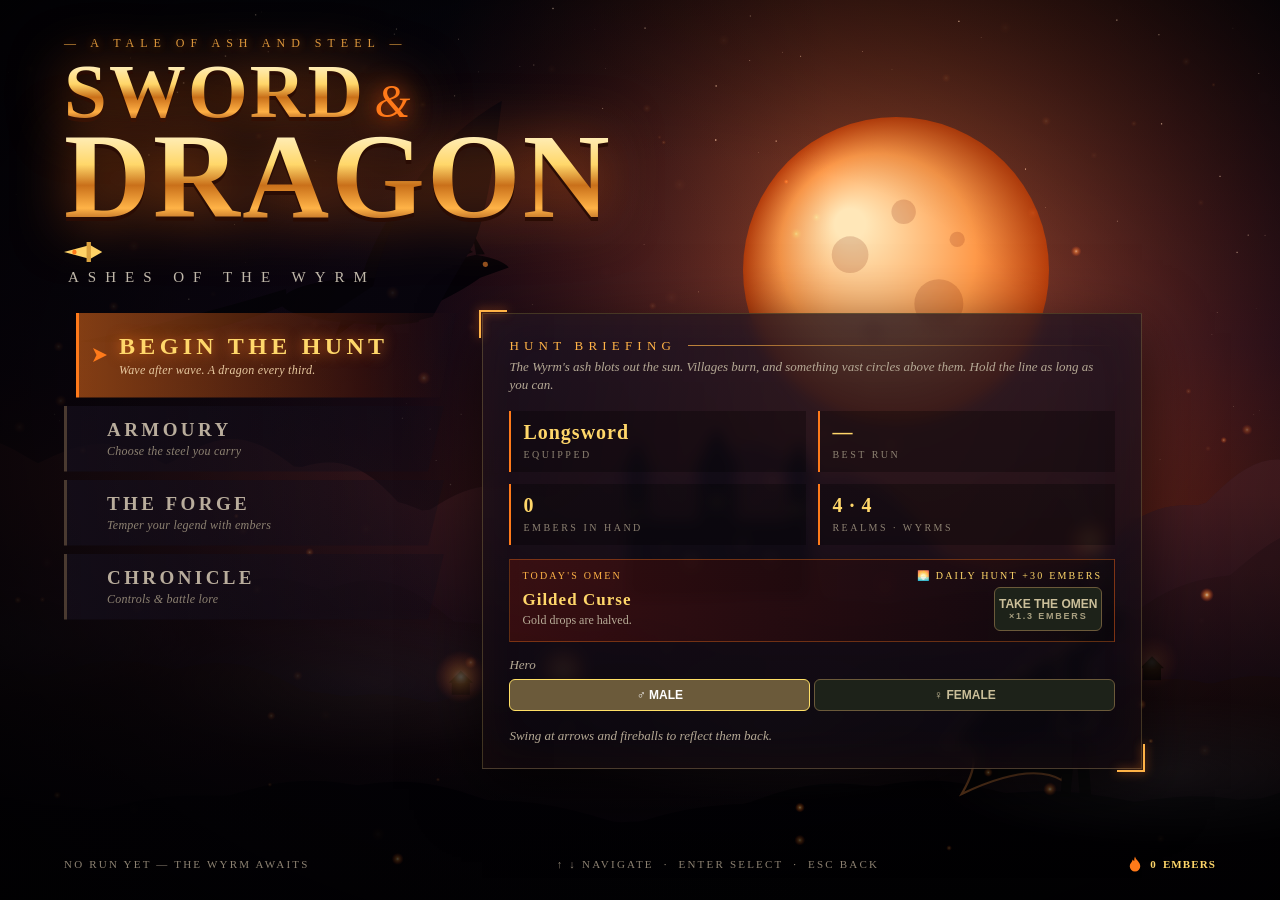
==== index.html @ 52370c0a "Coached first hunt: an interactive field guide for new players - First run only: five steps (move, l" ====
<!DOCTYPE html>
<html lang="en">
<head>
<meta charset="UTF-8" />
<meta name="viewport" content="width=device-width, initial-scale=1.0, maximum-scale=1.0, user-scalable=no" />
<meta name="theme-color" content="#05060f" />
<meta name="mobile-web-app-capable" content="yes" />
<meta name="apple-mobile-web-app-capable" content="yes" />
<meta name="apple-mobile-web-app-status-bar-style" content="black" />
<meta name="apple-mobile-web-app-title" content="Sword & Dragon" />
<link rel="manifest" href="manifest.webmanifest" />
<link rel="apple-touch-icon" href="icons/icon-180.png" />
<link rel="icon" type="image/png" href="icons/icon-192.png" />
<title>Sword & Dragon — Ashes of the Wyrm</title>
<style>
  * { box-sizing: border-box; margin: 0; padding: 0; user-select: none; -webkit-user-select: none; }
  html, body { width: 100%; height: 100%; overflow: hidden; background: #0e1a0c; font-family: 'Segoe UI', Tahoma, Geneva, Verdana, sans-serif; touch-action: none; }
  canvas#game { display: block; width: 100%; height: 100%; }
  #hud { position: absolute; top: 12px; left: 12px; right: 12px; display: flex; justify-content: space-between; align-items: flex-start; pointer-events: none; z-index: 10; }
  .panel { background: rgba(18, 22, 16, 0.80); border: 2px solid #8a7346; border-radius: 10px; padding: 8px 14px; color: #f5eedc; box-shadow: 0 4px 12px rgba(0,0,0,0.45); backdrop-filter: blur(2px); }
  .bar-wrap { width: 190px; height: 16px; background: #2b1818; border: 1px solid #6b4e31; border-radius: 8px; overflow: hidden; margin-top: 4px; }
  .bar-fill { height: 100%; background: linear-gradient(90deg, #c92a2a, #ff6b6b); transition: width 0.12s; }
  .stats-row { display: flex; flex-wrap: nowrap; white-space: nowrap; gap: 14px; font-size: 14px; font-weight: bold; margin-top: 6px; color: #ffd43b; }
  #biome-text { font-size: 11px; color: #9ec5a0; letter-spacing: 1px; text-transform: uppercase; margin-top: 3px; }
  #combo { position: absolute; top: 134px; right: 14px; text-align: right; color: #ffd43b; font-weight: 900; font-size: 22px; text-shadow: 0 2px 6px #000; pointer-events: none; z-index: 10; display: none; }
  #combo.frenzy { color: #ff9f1c; font-size: 20px; text-shadow: 0 0 14px #ff6a00, 0 2px 6px #000; animation: fz .5s infinite alternate; transform-origin: right center; }
  #combo.frenzy small { font-size: 10px; }
  @keyframes fz { to { transform: scale(1.05); } }
  #combo small { display: block; font-size: 11px; color: #ffa94d; letter-spacing: 1px; }
  #music-btn { position: absolute; top: 86px; right: 60px; z-index: 12; width: 38px; height: 38px; border-radius: 50%; border: 2px solid #8a7346; background: rgba(18,22,16,0.8); color: #fff; font-size: 19px; cursor: pointer; }
  #music-btn.off { color: #777; text-decoration: line-through; opacity: 0.7; }
  #mute { position: absolute; top: 86px; right: 14px; z-index: 12; width: 38px; height: 38px; border-radius: 50%; border: 2px solid #8a7346; background: rgba(18,22,16,0.8); color: #fff; font-size: 17px; cursor: pointer; }
  #party { position: absolute; top: 128px; left: 14px; z-index: 10; pointer-events: none; display: flex; flex-direction: column; gap: 5px; }
  .party-row { background: rgba(18,22,16,0.78); border: 1px solid #5c7a4a; border-radius: 7px; padding: 3px 8px; width: 150px; color: #e9f5e1; font-size: 11px; font-weight: 700; }
  .pbw { height: 6px; background: #1f2a1a; border-radius: 3px; margin-top: 2px; overflow: hidden; }
  .pb { height: 100%; width: 100%; background: linear-gradient(90deg, #2f9e44, #69db7c); transition: width 0.12s; }
  #village-hud { position: absolute; top: 76px; left: 50%; transform: translateX(-50%); display: none; z-index: 10; pointer-events: none; background: rgba(40, 26, 12, 0.88); border: 2px solid #f59f00; border-radius: 10px; padding: 5px 16px; color: #ffe8b5; font-weight: 800; font-size: 13px; letter-spacing: 1px; text-align: center; min-width: 230px; }
  #village-bar-wrap { height: 9px; background: #2a1a0a; border: 1px solid #a8710a; border-radius: 5px; overflow: hidden; margin-top: 4px; }
  #village-bar { height: 100%; width: 100%; background: linear-gradient(90deg, #e67700, #ffd43b); transition: width 0.12s; }
  #recruit-box { display: none; margin-bottom: 18px; padding: 12px 14px; border: 2px solid #69db7c; border-radius: 12px; background: rgba(30, 60, 30, 0.45); max-width: 780px; }
  #recruit-box h3 { color: #8ce99a; font-size: 15px; letter-spacing: 1px; margin-bottom: 8px; }
  .recruit-row { display: flex; gap: 10px; flex-wrap: wrap; justify-content: center; }
  .recruit-btn { background: #223a22; color: #f1f8ee; border: 2px solid #69db7c; border-radius: 10px; padding: 8px 12px; width: 210px; cursor: pointer; font-size: 12px; text-align: left; }
  .recruit-btn:hover { background: #2f5a2f; }
  .recruit-btn b { display: block; font-size: 14px; color: #b2f2bb; margin-bottom: 2px; }
  #boss-hud { position: absolute; top: 76px; left: 50%; transform: translateX(-50%); width: min(460px, 70vw); display: none; flex-direction: column; align-items: center; background: rgba(30, 12, 12, 0.88); border: 2px solid #e03131; border-radius: 10px; padding: 6px 14px; pointer-events: none; z-index: 10; }
  #boss-name { color: #ff8787; font-weight: 800; font-size: 14px; letter-spacing: 1px; text-transform: uppercase; }
  #boss-bar-wrap { width: 100%; height: 14px; background: #1f0a0a; border: 1px solid #fa5252; border-radius: 7px; overflow: hidden; margin-top: 4px; position: relative; }
  #boss-bar-fill { height: 100%; width: 100%; background: linear-gradient(90deg, #d9480f, #ff922b); transition: width 0.1s; }
  #boss-bar-wrap::after { content: ''; position: absolute; left: 50%; top: 0; bottom: 0; width: 2px; background: rgba(255,255,255,0.5); }
  #minimap { position: absolute; left: 14px; bottom: 40px; width: 150px; height: 117px; border: 2px solid #8a7346; border-radius: 8px; background: rgba(0,0,0,0.5); z-index: 10; pointer-events: none; opacity: 0.92; }
  #controls { position: absolute; bottom: 22px; right: 22px; display: flex; gap: 12px; z-index: 15; align-items: flex-end; }
  .skill-btn { width: 72px; height: 72px; border-radius: 50%; border: 3px solid #e9c46a; background: radial-gradient(circle at 30% 30%, #3d5a80, #1d3557); color: #fff; font-weight: 800; font-size: 12px; cursor: pointer; box-shadow: 0 6px 14px rgba(0,0,0,0.5); position: relative; overflow: hidden; display: flex; flex-direction: column; align-items: center; justify-content: center; }
  .skill-btn.spin { background: radial-gradient(circle at 30% 30%, #b5651d, #6f1d1b); }
  .skill-btn.ult { background: radial-gradient(circle at 30% 30%, #5f3dc4, #2b1a5e); width: 84px; height: 84px; border-color: #b197fc; }
  .skill-btn.ult.ready { border-color: #ffd43b; animation: pulse 0.7s infinite alternate; }
  @keyframes pulse { from { box-shadow: 0 0 6px 2px #ffd43b88; } to { box-shadow: 0 0 22px 8px #ffa94dcc; } }
  .skill-btn:active { transform: scale(0.93); }
  .charge { position: absolute; left: 0; right: 0; bottom: 0; height: 0%; background: rgba(255, 212, 59, 0.38); pointer-events: none; }
  .cd-overlay { position: absolute; inset: 0; background: rgba(0,0,0,0.68); display: flex; align-items: center; justify-content: center; font-size: 18px; color: #ffd43b; pointer-events: none; }
  .modal { position: absolute; inset: 0; background: rgba(8, 12, 8, 0.86); display: none; flex-direction: column; align-items: center; justify-content: center; z-index: 30; padding: 20px; text-align: center; color: #f8f9fa; overflow-y: auto; }
  .modal h1 { font-size: 44px; color: #ffd43b; text-shadow: 0 3px 12px #000, 0 0 30px #ff922b; letter-spacing: 2px; margin-bottom: 4px; }
  .modal h2 { font-size: 28px; color: #ffd43b; margin-bottom: 8px; text-shadow: 0 2px 8px #000; }
  .modal p { color: #ced4da; margin-bottom: 18px; font-size: 15px; max-width: 560px; line-height: 1.45; }
  .cards { display: flex; flex-wrap: wrap; gap: 14px; justify-content: center; max-width: 780px; }
  .card { width: 210px; background: linear-gradient(180deg, #2b3326, #1b2118); border: 2px solid #c9a227; border-radius: 12px; padding: 16px 14px; cursor: pointer; transition: transform 0.15s, border-color 0.15s; box-shadow: 0 8px 20px rgba(0,0,0,0.6); }
  .card:hover { transform: translateY(-5px); border-color: #ffe066; }
  .card-icon { font-size: 32px; margin-bottom: 8px; }
  .card-title { font-weight: 800; font-size: 16px; color: #ffd43b; margin-bottom: 6px; }
  .card-desc { font-size: 13px; color: #dee2e6; line-height: 1.35; }
  .card-lvl { font-size: 11px; color: #8ce99a; margin-top: 6px; font-weight: 700; }
  #buff-hud { position: absolute; top: 178px; right: 14px; z-index: 10; display: flex; flex-direction: column; gap: 4px; align-items: flex-end; pointer-events: none; }
  .buff-chip { background: rgba(20,16,26,0.82); border: 1px solid #8a7346; border-radius: 6px; padding: 3px 8px; font-size: 12px; font-weight: 700; color: #ffe066; }
  .shop-sec { margin: 14px 0 6px; color: #b8a77a; font-size: 12px; font-weight: 800; letter-spacing: 2px; }
  .shop-title { margin-top: 22px; margin-bottom: 8px; color: #e9c46a; font-weight: 800; font-size: 14px; letter-spacing: 1px; }
  .shop-row { display: flex; gap: 12px; flex-wrap: wrap; justify-content: center; }
  .shop-btn { background: #2b3326; color: #f8f9fa; border: 2px solid #8a7346; border-radius: 10px; padding: 10px 16px; font-size: 14px; font-weight: 700; cursor: pointer; min-width: 170px; }
  .shop-hire { display: flex; flex-direction: column; align-items: stretch; gap: 6px; }
  .hire-seg { display: flex; gap: 4px; }
  .hire-n { flex: 1; background: #1d2219; color: #cbbf9a; border: 1px solid #6b5a3a; border-radius: 6px; padding: 8px 4px; font-size: 12px; font-weight: 700; cursor: pointer; touch-action: manipulation; }
  .hire-n.on { background: #6b5a3a; color: #fff; border-color: #ffe066; }
  .shop-btn small { color: #ffd43b; font-weight: 600; }
  .shop-btn:hover:not(:disabled) { border-color: #ffe066; }
  .shop-btn:disabled { opacity: 0.4; cursor: not-allowed; }
  .btn-restart { padding: 12px 28px; font-size: 18px; font-weight: 800; border-radius: 10px; border: 2px solid #ffd43b; background: #2b8a3e; color: #fff; cursor: pointer; }
  #hint { position: absolute; bottom: 14px; left: 16px; color: rgba(255,255,255,0.7); font-size: 11px; pointer-events: none; z-index: 10; text-shadow: 0 1px 3px #000; }
  .modal::before, .modal::after { content: ''; margin: auto; }
  .modal { justify-content: flex-start; }
  #gear-hud { position: absolute; top: 14px; left: 50%; transform: translateX(-50%); display: flex; gap: 8px; z-index: 10; pointer-events: auto; }
  .gslot { width: 38px; height: 38px; border: 2px solid #555; border-radius: 8px; background: rgba(10,14,10,0.7); display: flex; align-items: center; justify-content: center; font-size: 18px; }
  #cast-pips { font-size: 11px; letter-spacing: 2px; position: relative; color: #d0bfff; }
  .skill-btn.cast { background: radial-gradient(circle at 30% 30%, #7048e8, #3b1f8f); border-color: #b197fc; }
  .card.evo { border-color: #ff922b; background: linear-gradient(180deg, #4a2a10, #22140a); box-shadow: 0 0 28px rgba(255,146,43,0.7), 0 8px 20px rgba(0,0,0,0.6); animation: pulse 0.9s infinite alternate; }
  .card.evo .card-title { color: #ffa94d; } .card.evo .card-lvl { color: #ffd43b; }
/* @@THEME */
  /* ======================= V4 UI THEME: iron, ember & gold ======================= */
  :root { --ember: #ff7a1a; --ember2: #ffb347; --gold: #ffd76a; --iron: #14101a; --iron2: #221a2a; --steel: #8c93a6; --bone: #efe6d2; --serif: 'Cinzel','Trajan Pro','Palatino Linotype','Book Antiqua',Palatino,Georgia,serif; }
  .modal { background: radial-gradient(ellipse at 50% 40%, rgba(32,14,20,0.9), rgba(5,4,10,0.96)); backdrop-filter: blur(3px); font-family: var(--serif); }
  .modal h1, .modal h2 { font-family: var(--serif); letter-spacing: 0.12em; text-transform: uppercase; background: linear-gradient(180deg, #fff6d6 0%, #ffd76a 45%, #d9822b 62%, #ffb347 100%); -webkit-background-clip: text; background-clip: text; color: transparent; text-shadow: none; filter: drop-shadow(0 3px 0 #2a0c04) drop-shadow(0 0 18px rgba(255,120,30,0.45)); }
  .modal p { color: #cbbfae; font-family: Georgia, serif; font-style: italic; }
  .btn-restart { font-family: var(--serif); letter-spacing: 0.2em; text-transform: uppercase; font-size: 16px; padding: 14px 40px; border: none; color: #2a0c04; background: linear-gradient(180deg, #ffd76a, #ff9a3c 55%, #c2410c); clip-path: polygon(14px 0, 100% 0, calc(100% - 14px) 100%, 0 100%); box-shadow: inset 0 2px 0 rgba(255,255,255,0.5); transition: filter 0.15s, transform 0.15s; position: relative; }
  .btn-restart:hover { filter: brightness(1.2) drop-shadow(0 0 12px rgba(255,140,40,0.8)); transform: translateY(-2px); }
  .card { font-family: var(--serif); background: linear-gradient(180deg, #2a2030, #14101a); border: 1px solid #5a4a3a; border-top: 3px solid var(--ember2); border-radius: 4px; position: relative; }
  .card::before { content: ''; position: absolute; inset: 4px; border: 1px solid rgba(255,215,106,0.15); pointer-events: none; }
  .card:hover { border-color: var(--gold); box-shadow: 0 0 26px rgba(255,150,50,0.4), 0 8px 20px rgba(0,0,0,0.6); }
  .card-title { font-family: var(--serif); letter-spacing: 0.08em; color: var(--gold); }
  .card-desc { font-family: Georgia, serif; color: #d6cbb8; }
  .shop-title { font-family: var(--serif); color: var(--ember2); letter-spacing: 0.25em; }
  .shop-btn { font-family: var(--serif); background: linear-gradient(180deg, #2a2030, #14101a); border: 1px solid #6b5a3a; border-radius: 3px; }
  .recruit-btn { font-family: var(--serif); border-radius: 3px; }
  .panel { background: linear-gradient(180deg, rgba(28,20,34,0.82), rgba(12,8,16,0.82)); border: 1px solid rgba(255,215,106,0.25); border-radius: 4px; font-family: var(--serif); }


  /* ======================= MERCHANT (mobile-first) ======================= */
  #merchant-modal { justify-content: flex-start; padding: 0; text-align: left; align-items: center; -webkit-overflow-scrolling: touch; touch-action: pan-y; overscroll-behavior: contain; }
  #merchant-modal::before, #merchant-modal::after { display: none; }
  #merchant-modal .mc-top { position: sticky; top: 0; z-index: 3; width: 100%; padding: max(12px, env(safe-area-inset-top)) 16px 10px; display: flex; flex-direction: column; align-items: center; gap: 6px; background: linear-gradient(180deg, #120c14 70%, rgba(18,12,20,0)); }
  #merchant-modal h2 { font-size: clamp(18px, 5.4vw, 28px); margin: 0; text-align: center; }
  .mc-gold { display: flex; align-items: center; gap: 7px; padding: 5px 16px 5px 10px; border: 1px solid #6b5a3a; border-radius: 999px; background: rgba(0,0,0,0.5); font-family: var(--serif); color: var(--gold); box-shadow: inset 0 0 12px rgba(255,150,40,0.15); }
  .mc-gold svg { width: 20px; height: 20px; } .mc-gold b { font-size: 20px; } .mc-gold span { font-size: 11px; letter-spacing: 0.2em; color: #b8a77a; }
  .mc-blurb { margin: 0 16px 4px; font-size: 13px; text-align: center; max-width: 520px; }
  #shop-box { width: 100%; max-width: 560px; padding: 0 12px 8px; display: flex; flex-direction: column; gap: 8px; }
  .shop-sec { display: flex; justify-content: space-between; align-items: baseline; margin: 12px 4px 0; padding-bottom: 5px; border-bottom: 1px solid rgba(255,215,106,0.22); color: var(--ember2); font-size: 13px; letter-spacing: 0.12em; text-transform: uppercase; font-weight: 800; }
  .shop-sec i { font-style: normal; font-size: 11px; color: #9a8d78; letter-spacing: 0.08em; }
  .shop-item { border: 1px solid #5a4a3a; border-left: 3px solid var(--ember2); border-radius: 6px; background: linear-gradient(180deg, #2a2030, #16121c); overflow: hidden; transition: transform .12s, box-shadow .2s; }
  .shop-item.bought { animation: bought .55s ease-out; }
  @keyframes bought { 0% { box-shadow: 0 0 0 0 rgba(255,215,106,0.9); background: #4a3a1a; } 100% { box-shadow: 0 0 0 14px rgba(255,215,106,0); } }
  .shop-item.off { border-left-color: #4a4350; }
  .shop-buy { all: unset; box-sizing: border-box; width: 100%; min-height: 64px; display: flex; align-items: center; gap: 12px; padding: 10px 12px; cursor: pointer; touch-action: manipulation; -webkit-tap-highlight-color: transparent; font-family: var(--serif); color: var(--bone); }
  .shop-buy:active:not(:disabled) { background: rgba(255,200,90,0.14); }
  .shop-buy:disabled { cursor: default; opacity: 0.5; }
  .si-ico { flex: none; width: 44px; height: 44px; display: flex; align-items: center; justify-content: center; font-size: 26px; border-radius: 8px; background: rgba(0,0,0,0.38); border: 1px solid rgba(255,215,106,0.2); }
  .si-txt { flex: 1; min-width: 0; display: flex; flex-direction: column; gap: 2px; }
  .si-txt b { font-size: 15px; color: var(--gold); letter-spacing: 0.03em; }
  .si-txt em { font-style: normal; font-family: Georgia, serif; font-size: 12.5px; color: #d6cbb8; line-height: 1.3; }
  .si-txt u { text-decoration: none; font-size: 10.5px; letter-spacing: 0.1em; text-transform: uppercase; color: #8ce99a; }
  .si-price { flex: none; min-width: 62px; display: flex; flex-direction: column; align-items: center; padding: 6px 8px; border-radius: 6px; font-weight: 800; font-size: 18px; color: #2a0c04; background: linear-gradient(180deg, #ffd76a, #ff9a3c 70%, #c2410c); line-height: 1.05; }
  .si-price small { font-size: 9px; letter-spacing: 0.14em; opacity: 0.8; }
  .si-price.poor { background: rgba(0,0,0,0.4); color: #c9b98f; border: 1px solid #4a3d3a; }
  .si-price.no { background: rgba(0,0,0,0.4); color: #a99d88; border: 1px solid #4a3d3a; font-size: 11px; max-width: 84px; text-align: center; }
  .si-price.no small { font-size: 10px; letter-spacing: 0.02em; opacity: 1; }
  .shop-item .hire-seg { padding: 0 10px 9px; gap: 6px; }
  .shop-item .hire-n { min-height: 34px; font-family: var(--serif); border-radius: 4px; }
  .mc-foot { position: sticky; bottom: 0; z-index: 3; width: 100%; margin-top: auto; padding: 18px 16px max(14px, env(safe-area-inset-bottom)); display: flex; justify-content: center; background: linear-gradient(0deg, #0a070d 65%, rgba(10,7,13,0)); }
  #merchant-go { width: 100%; max-width: 420px; min-height: 52px; font-size: 14px; padding: 14px 16px; touch-action: manipulation; }
  @media (max-width: 420px) { .si-ico { width: 38px; height: 38px; font-size: 22px; } .si-txt b { font-size: 14px; } .shop-buy { gap: 10px; padding: 9px 10px; } }

  /* ======================= TITLE SCREEN ======================= */
  #title-modal { padding: 0; overflow: hidden; background: #05060f; justify-content: stretch; align-items: stretch; text-align: left; backdrop-filter: none; }
  #title-modal::before, #title-modal::after { display: none; }
  #title-bg { position: absolute; inset: 0; width: 100%; height: 100%; display: block; }
  .tm-vig { position: absolute; inset: 0; pointer-events: none; background: radial-gradient(ellipse at 55% 45%, transparent 35%, rgba(0,0,0,0.75) 100%), linear-gradient(90deg, rgba(4,2,8,0.78) 0%, rgba(4,2,8,0.35) 40%, transparent 65%); }
  .tm-wrap { position: relative; z-index: 2; width: 100%; height: 100%; max-width: 1600px; margin: 0 auto; padding: 4vh 5vw 3vh; display: flex; flex-direction: column; overflow-y: auto; scrollbar-width: thin; }
  .tm-head { margin-bottom: 3vh; }
  .tm-kicker { font-size: 12px; letter-spacing: 0.5em; color: var(--ember2); opacity: 0.85; margin-bottom: 8px; text-shadow: 0 0 10px rgba(255,120,30,0.6); }
  h1.tm-logo { display: flex; flex-direction: column; font-family: var(--serif); font-weight: 900; line-height: 0.86; letter-spacing: 0.05em; margin: 0; background: none; filter: none; color: inherit; text-shadow: none; text-transform: none; }
  .tm-l1, .tm-l2 { display: block; background-image: linear-gradient(105deg, transparent 42%, rgba(255,255,255,0.95) 50%, transparent 58%), linear-gradient(180deg, #fff6d6 0%, #ffd76a 38%, #c9701a 58%, #ffb347 80%, #8a3a0c 100%); background-size: 260% 100%, 100% 100%; background-position: 160% 0, 0 0; background-repeat: no-repeat; -webkit-background-clip: text; background-clip: text; color: transparent; filter: drop-shadow(0 4px 0 #2a0c04) drop-shadow(0 0 28px rgba(255,110,20,0.55)); animation: tmShine 6s ease-in-out infinite; }
  .tm-l1 { font-size: clamp(38px, 6vw, 88px); }
  .tm-l2 { font-size: clamp(54px, 9.4vw, 140px); animation-delay: 0.35s; }
  .tm-amp { font-style: italic; font-weight: 400; font-size: 0.6em; color: var(--ember); -webkit-text-fill-color: var(--ember); margin-left: 0.2em; filter: drop-shadow(0 0 12px rgba(255,100,20,0.9)); }
  @keyframes tmShine { 0%, 55% { background-position: 160% 0, 0 0; } 85%, 100% { background-position: -60% 0, 0 0; } }
  .tm-blade { width: clamp(260px, 38vw, 560px); height: 22px; display: block; margin: 12px 0 6px; overflow: visible; }
  .tm-sub { font-size: clamp(11px, 1.3vw, 15px); letter-spacing: 0.6em; color: var(--bone); opacity: 0.8; padding-left: 4px; }
  .tm-main { display: grid; grid-template-columns: minmax(270px, 380px) minmax(0, 660px); gap: clamp(20px, 3vw, 56px); align-items: start; }
  #menu-list { display: flex; flex-direction: column; gap: 8px; }
  .tm-item { position: relative; text-align: left; font-family: var(--serif); border: none; cursor: pointer; padding: 13px 18px 13px 40px; color: #b9ad9c; background: linear-gradient(90deg, rgba(20,14,26,0.82), rgba(20,14,26,0.35)); border-left: 3px solid #4a3a30; clip-path: polygon(0 0, 100% 0, calc(100% - 16px) 100%, 0 100%); transition: transform 0.15s, color 0.15s, background 0.15s, border-color 0.15s; }
  .tm-item .tm-lab { display: block; font-size: 19px; font-weight: 800; letter-spacing: 0.18em; }
  .tm-item small { display: block; font-family: Georgia, serif; font-style: italic; font-size: 12px; color: #8d8272; margin-top: 3px; letter-spacing: 0.02em; }
  .tm-cur { position: absolute; left: 14px; top: 50%; width: 14px; height: 14px; margin-top: -7px; background: var(--ember); clip-path: polygon(0 0, 100% 50%, 0 100%, 25% 50%); opacity: 0; transform: translateX(-8px); transition: 0.15s; filter: drop-shadow(0 0 6px var(--ember)); }
  .tm-item.sel { transform: translateX(12px); color: var(--gold); border-left-color: var(--ember); background: linear-gradient(90deg, rgba(255,110,20,0.4), rgba(40,18,16,0.55) 70%, rgba(20,14,26,0.2)); }
  .tm-item.sel small { color: #e8c9a0; }
  .tm-item.sel .tm-cur { opacity: 1; transform: translateX(0); animation: tmBob 0.9s ease-in-out infinite alternate; }
  @keyframes tmBob { to { transform: translateX(5px); } }
  .tm-item.primary { padding-top: 20px; padding-bottom: 20px; border-left-color: var(--ember); background: linear-gradient(90deg, rgba(255,120,30,0.5), rgba(80,24,10,0.5) 75%, rgba(20,14,26,0.25)); animation: tmPulse 2.2s ease-in-out infinite; }
  .tm-item.primary .tm-lab { font-size: 24px; color: var(--gold); text-shadow: 0 0 14px rgba(255,120,30,0.8); }
  @keyframes tmPulse { 50% { filter: brightness(1.25) drop-shadow(0 0 14px rgba(255,110,20,0.55)); } }
  #menu-panel { position: relative; min-height: 300px; padding: 24px 26px 22px; background: linear-gradient(180deg, rgba(26,18,32,0.78), rgba(10,7,14,0.82)); backdrop-filter: blur(7px); border: 1px solid rgba(255,215,106,0.22); box-shadow: 0 20px 60px rgba(0,0,0,0.65), inset 0 0 50px rgba(255,100,20,0.06); animation: tmFade 0.3s ease-out; }
  #menu-panel::before, #menu-panel::after { content: ''; position: absolute; width: 26px; height: 26px; border: 2px solid var(--ember2); pointer-events: none; filter: drop-shadow(0 0 5px rgba(255,120,30,0.8)); }
  #menu-panel::before { top: -4px; left: -4px; border-right: none; border-bottom: none; }
  #menu-panel::after { bottom: -4px; right: -4px; border-left: none; border-top: none; }
  @keyframes tmFade { from { opacity: 0; transform: translateY(8px); } }
  #menu-panel.focus { border-color: var(--ember2); box-shadow: 0 20px 60px rgba(0,0,0,0.65), 0 0 30px rgba(255,120,30,0.25), inset 0 0 50px rgba(255,100,20,0.1); }
  .tm-ph { font-size: 13px; letter-spacing: 0.4em; color: var(--ember2); margin-bottom: 4px; display: flex; align-items: center; gap: 12px; }
  .tm-ph::after { content: ''; flex: 1; height: 1px; background: linear-gradient(90deg, rgba(255,179,71,0.7), transparent); }
  .tm-pd { font-family: Georgia, serif; font-style: italic; font-size: 13px; color: #b5a995; margin-bottom: 16px; line-height: 1.45; }
  .tm-weps { display: grid; grid-template-columns: repeat(2, 1fr); gap: 12px; }
  .tm-w { position: relative; padding: 12px 12px 12px; cursor: pointer; background: linear-gradient(180deg, rgba(40,30,46,0.85), rgba(16,11,22,0.9)); border: 1px solid #4a3d3a; transition: 0.15s; overflow: hidden; }
  .tm-w:hover, .tm-w.hi { border-color: var(--gold); transform: translateY(-2px); }
  .tm-w.hi { box-shadow: 0 0 0 1px var(--gold), 0 0 18px rgba(255,200,80,0.3); }
  .tm-w.eq { border-color: var(--wc); box-shadow: 0 0 22px color-mix(in srgb, var(--wc) 45%, transparent), inset 0 0 24px color-mix(in srgb, var(--wc) 15%, transparent); }
  .tm-w .ic { width: 58px; height: 58px; float: left; margin: 0 10px 4px 0; filter: drop-shadow(0 0 8px var(--wc)); }
  .tm-w .nm { font-size: 15px; font-weight: 800; letter-spacing: 0.12em; color: var(--bone); }
  .tm-w .ds { font-family: Georgia, serif; font-style: italic; font-size: 11px; color: #a89c88; margin: 3px 0 8px; line-height: 1.3; clear: right; }
  .tm-st { display: grid; grid-template-columns: 52px 1fr; gap: 3px 6px; font-size: 9px; letter-spacing: 0.12em; color: #8d8272; clear: both; align-items: center; }
  .tm-pips { display: flex; gap: 2px; } .tm-pips i { flex: 1; height: 5px; background: #2a2230; transform: skewX(-20deg); } .tm-pips i.on { background: var(--wc); box-shadow: 0 0 5px var(--wc); }
  .tm-tag { position: absolute; top: 8px; right: 8px; background: var(--wc); color: #140c10; font-size: 9px; font-weight: 800; letter-spacing: 0.15em; padding: 3px 8px; clip-path: polygon(6px 0, 100% 0, calc(100% - 6px) 100%, 0 100%); }
  .tm-w.locked { padding-bottom: 46px; }
  .tm-w.locked > :not(.tm-lock) { opacity: 0.45; filter: grayscale(0.6); }
  .tm-lock { position: absolute; left: 0; right: 0; bottom: 0; padding: 8px 10px; background: linear-gradient(0deg, rgba(8,5,12,0.95), rgba(8,5,12,0.75)); border-top: 1px solid rgba(255,179,71,0.35); display: flex; align-items: center; justify-content: center; gap: 8px; color: var(--ember2); font-size: 11px; letter-spacing: 0.14em; font-weight: 800; }
  .tm-lock svg { width: 16px; height: 16px; }
  .tm-lock em { font-style: normal; font-size: 9px; opacity: 0.75; letter-spacing: 0.12em; }
  .tm-forge { display: flex; flex-direction: column; gap: 10px; }
  .tm-f { display: grid; grid-template-columns: 46px 1fr auto; gap: 12px; align-items: center; padding: 10px 12px; background: linear-gradient(90deg, rgba(40,26,24,0.8), rgba(16,11,22,0.8)); border: 1px solid #4a3d3a; cursor: pointer; transition: 0.15s; }
  .tm-f:hover, .tm-f.hi { border-color: var(--gold); background: linear-gradient(90deg, rgba(80,40,20,0.7), rgba(16,11,22,0.8)); }
  .tm-f svg { width: 40px; height: 40px; filter: drop-shadow(0 0 6px rgba(255,120,30,0.7)); }
  .tm-f .fn { font-weight: 800; letter-spacing: 0.14em; color: var(--bone); font-size: 14px; } .tm-f .fd { font-family: Georgia, serif; font-style: italic; font-size: 11px; color: #a89c88; }
  .tm-f .fp { display: flex; gap: 3px; margin-top: 5px; } .tm-f .fp i { width: 18px; height: 5px; background: #2a2230; transform: skewX(-20deg); } .tm-f .fp i.on { background: var(--ember); box-shadow: 0 0 6px var(--ember); }
  .tm-buy { font-family: var(--serif); font-weight: 800; font-size: 12px; letter-spacing: 0.12em; padding: 8px 14px; border: 1px solid var(--ember2); background: rgba(255,120,30,0.18); color: var(--gold); cursor: pointer; min-width: 92px; }
  .tm-buy:hover:not(:disabled) { background: rgba(255,120,30,0.5); } .tm-buy:disabled { opacity: 0.35; cursor: not-allowed; border-color: #555; color: #999; background: none; }
  .tm-bal { display: inline-flex; align-items: center; gap: 6px; color: var(--gold); font-weight: 800; letter-spacing: 0.1em; }
  .tm-bal svg { width: 18px; height: 18px; }
  .tm-keys-grid { display: grid; grid-template-columns: repeat(2, 1fr); gap: 8px 18px; margin-bottom: 14px; }
  .tm-k { display: flex; align-items: center; gap: 10px; font-size: 12px; color: #cbbfae; letter-spacing: 0.06em; }
  .tm-cap { min-width: 34px; padding: 5px 8px; text-align: center; font-weight: 800; font-size: 12px; color: var(--gold); background: linear-gradient(180deg, #3a3040, #1a1420); border: 1px solid #6b5a4a; border-bottom-width: 3px; border-radius: 4px; letter-spacing: 0.05em; }
  .tm-tips { font-family: Georgia, serif; font-size: 12px; color: #b5a995; line-height: 1.55; padding-left: 16px; } .tm-tips li { margin-bottom: 4px; } .tm-tips b { color: var(--ember2); }
  .tm-brief { display: grid; grid-template-columns: 1fr 1fr; gap: 12px; margin-top: 4px; }
  .tm-stat { padding: 10px 12px; background: rgba(0,0,0,0.3); border-left: 2px solid var(--ember); } .tm-stat b { display: block; font-size: 20px; color: var(--gold); letter-spacing: 0.05em; } .tm-stat span { font-size: 10px; letter-spacing: 0.25em; color: #8d8272; }
  .tm-foot { margin-top: auto; padding-top: 16px; display: flex; justify-content: space-between; align-items: center; gap: 12px; flex-wrap: wrap; font-size: 11px; letter-spacing: 0.2em; color: #8d8272; }
  .tm-foot b { color: var(--gold); }
  #title-modal.leaving .tm-wrap { animation: tmOut 0.7s cubic-bezier(.5,0,.9,.4) forwards; }
  #title-modal.leaving #title-bg { animation: tmZoom 0.7s ease-in forwards; }
  .tm-flash { position: absolute; inset: 0; z-index: 5; pointer-events: none; background: radial-gradient(circle at 50% 55%, #fff 0%, #ffb347 35%, #ff5a10 70%); opacity: 0; }
  #title-modal.leaving .tm-flash { animation: tmFlash 0.7s ease-in forwards; }
  @keyframes tmOut { to { opacity: 0; transform: scale(1.08); filter: blur(6px); } }
  @keyframes tmZoom { to { transform: scale(1.25); filter: brightness(1.8) saturate(1.5); } }
  @keyframes tmFlash { 0%, 55% { opacity: 0; } 100% { opacity: 1; } }
  @media (max-width: 960px) { .tm-main { grid-template-columns: 1fr; } #menu-list { flex-direction: row; flex-wrap: wrap; } .tm-item { flex: 1 1 45%; padding: 10px 12px 10px 28px; } .tm-item small { display: none; } .tm-item.sel { transform: none; } .tm-item .tm-lab { font-size: 14px; } .tm-item.primary .tm-lab { font-size: 16px; } .tm-weps { grid-template-columns: 1fr; } .tm-keys-grid { grid-template-columns: 1fr; } #hint { display: none; } }
  @media (max-height: 640px) { .tm-head { margin-bottom: 1.5vh; } .tm-kicker, .tm-sub { display: none; } }

  /* ======================= MOBILE / TOUCH ======================= */
  .modal, .tm-wrap { touch-action: pan-y; -webkit-overflow-scrolling: touch; }
  button { touch-action: manipulation; -webkit-tap-highlight-color: transparent; }
  #pausebtn { position: absolute; top: 132px; right: 14px; z-index: 12; width: 38px; height: 38px; border-radius: 50%; border: 2px solid #8a7346; background: rgba(18,22,16,0.8); color: #fff; font-size: 14px; cursor: pointer; display: none; }
  #tm-go { display: none; position: sticky; bottom: 0; margin-top: 14px; width: 100%; padding: 16px; font-size: 18px; z-index: 6; }
  .tm-back { display: none; margin-top: 14px; width: 100%; font-family: var(--serif); letter-spacing: 0.2em; padding: 11px; background: rgba(255,120,30,0.15); color: var(--gold); border: 1px solid var(--ember2); cursor: pointer; font-size: 12px; font-weight: 800; }
  .tm-menu-btn { margin-top: 10px; }
  @media (max-width: 960px), (pointer: coarse) { #tm-go { display: block; } .tm-back.show { display: block; } .tm-foot .tm-keys-hint { display: none; } .tm-item { min-height: 48px; } .tm-wrap { padding-bottom: 12px; } }
  @media (max-width: 600px) { .stats-row { gap: 8px; font-size: 12px; } #hint { display: none; } #controls { right: 8px; bottom: 12px; gap: 8px; } .skill-btn { width: 62px; height: 62px; font-size: 11px; } .skill-btn.ult { width: 70px; height: 70px; } }

  .tm-xfer { display: flex; flex-wrap: wrap; gap: 8px; margin-bottom: 6px; } .tm-xfer .tm-buy { flex: 1 1 110px; }
  #tm-code { width: 100%; background: rgba(0,0,0,0.4); color: #cbbfae; border: 1px solid #4a3d3a; font-family: monospace; font-size: 10px; padding: 6px; resize: none; user-select: text; -webkit-user-select: text; touch-action: manipulation; }
  .omen { margin-top: 14px; padding: 10px 12px; border: 1px solid rgba(255,120,30,0.35); background: linear-gradient(90deg, rgba(120,20,10,0.35), rgba(0,0,0,0.3)); } .omen.on { border-color: #ff7a1a; box-shadow: 0 0 22px rgba(255,100,20,0.3); } .omen-h { display: flex; justify-content: space-between; gap: 8px; flex-wrap: wrap; font-size: 10px; letter-spacing: 0.22em; color: #ffb347; } .omen-h em { font-style: normal; color: #ffd76a; } .omen-b { display: flex; align-items: center; justify-content: space-between; gap: 10px; margin-top: 6px; } .omen-b b { display: block; color: var(--gold); font-size: 17px; letter-spacing: 0.06em; } .omen-b small { color: #b8ac98; font-size: 12px; } .omen-b button { flex: none; min-height: 44px; } .omen-b button small { display: block; font-size: 9px; letter-spacing: 0.2em; color: inherit; opacity: .8; }

  /* ======================= IN-GAME HUD v5: heraldic plate (mobile first) ======================= */
  #hud { top: max(10px, env(safe-area-inset-top)); left: 10px; right: 10px; font-family: var(--serif); }
  #hud-hero { display: flex; align-items: center; gap: 0; filter: drop-shadow(0 6px 14px rgba(0,0,0,.55)); }
  .hh-crest { position: relative; z-index: 2; flex: none; width: 58px; height: 66px; display: flex; flex-direction: column; align-items: center; justify-content: center; padding-bottom: 6px; color: #2a0c04; background: linear-gradient(180deg, #fff1c2, #ffd76a 35%, #e0892a 75%, #8a3a0c); clip-path: polygon(0 0, 100% 0, 100% 62%, 50% 100%, 0 62%); }
  .hh-crest::before { content: ''; position: absolute; inset: 3px; background: radial-gradient(circle at 50% 30%, #3a2430, #14101a 70%); clip-path: polygon(0 0, 100% 0, 100% 61%, 50% 100%, 0 61%); z-index: -1; }
  .hh-crest small { font-size: 8px; letter-spacing: .22em; color: #ffb347; margin-left: .22em; }
  .hh-crest b { font-size: 25px; line-height: 1; color: transparent; background: linear-gradient(180deg, #fff6d6, #ffd76a 50%, #ff9a3c); -webkit-background-clip: text; background-clip: text; text-shadow: none; filter: drop-shadow(0 2px 0 #000); }
  .hh-body { margin-left: -8px; padding: 7px 12px 6px 16px; min-width: 0; background: linear-gradient(180deg, rgba(34,24,40,.9), rgba(12,8,16,.9)); border: 1px solid rgba(255,215,106,.32); border-left: none; clip-path: polygon(0 0, 100% 0, calc(100% - 10px) 100%, 0 100%); }
  .hh-bar { position: relative; width: clamp(150px, 22vw, 240px); height: 18px; background: #1a0c10; border: 1px solid #6b4a2a; border-radius: 2px; overflow: hidden; box-shadow: inset 0 2px 6px rgba(0,0,0,.8); }
  .hh-bar > div { position: absolute; left: 0; top: 0; bottom: 0; }
  .hh-ghost { width: 100%; background: linear-gradient(180deg, #fff1c2, #ffb347); opacity: .75; }
  .hh-fill { width: 100%; background: linear-gradient(180deg, #ff8f6b 0%, #e0312b 45%, #8f1414 100%); box-shadow: 0 0 10px rgba(255,60,40,.6); transition: width .12s; }
  .hh-fill::after { content: ''; position: absolute; right: 0; top: 0; bottom: 0; width: 3px; background: #fff3d6; box-shadow: 0 0 8px #ffd76a; }
  .hh-ticks { right: 0; background: repeating-linear-gradient(90deg, transparent 0 calc(25% - 1px), rgba(0,0,0,.55) calc(25% - 1px) 25%); }
  #hp-text { position: absolute; inset: 0; display: flex; align-items: center; justify-content: center; font-size: 11px; font-weight: 700; letter-spacing: .08em; color: #fff6e6; text-shadow: 0 1px 2px #000, 0 0 4px #000; }
  #hud-hero.low .hh-bar { animation: hhLow .6s infinite alternate; border-color: #ff4a3a; }
  #hud-hero.low .hh-crest { animation: hhLow .6s infinite alternate; }
  @keyframes hhLow { to { box-shadow: 0 0 14px 3px rgba(255,40,30,.85), inset 0 2px 6px rgba(0,0,0,.8); filter: brightness(1.3); } }
  .hh-chips { display: flex; gap: 10px; margin-top: 5px; white-space: nowrap; font-size: 11px; color: #b8a77a; letter-spacing: .06em; }
  .hh-chip { display: inline-flex; align-items: center; gap: 4px; }
  .hh-chip svg { width: 14px; height: 14px; flex: none; }
  .hh-chip b { font-size: 14px; color: var(--gold); letter-spacing: 0; display: inline-block; }
  #gold-chip.pop b { animation: hhPop .35s ease-out; }
  @keyframes hhPop { 40% { transform: scale(1.45); color: #fff6d6; text-shadow: 0 0 10px #ffb347; } }
  #biome-text { margin-top: 3px; font-size: 9px; letter-spacing: .28em; color: #ffb347; opacity: .8; }
  #hud-foes { position: relative; width: 62px; height: 62px; display: flex; flex-direction: column; align-items: center; justify-content: center; border-radius: 50%; background: radial-gradient(circle at 50% 35%, rgba(52,30,40,.92), rgba(12,8,16,.92)); box-shadow: 0 6px 14px rgba(0,0,0,.55), inset 0 0 0 1px rgba(255,215,106,.3); }
  #hud-foes svg { position: absolute; inset: 0; width: 100%; height: 100%; transform: rotate(-90deg); }
  .hf-track { fill: none; stroke: rgba(255,215,106,.14); stroke-width: 4; }
  .hf-prog { fill: none; stroke: #ff7a1a; stroke-width: 4; stroke-linecap: round; stroke-dasharray: 169.6; stroke-dashoffset: 169.6; filter: drop-shadow(0 0 3px #ff7a1a); transition: stroke-dashoffset .3s; }
  #enemies-text { position: relative; font-size: 22px; line-height: 1; color: #fff3d6; text-shadow: 0 2px 0 #000; }
  #hud-foes small { position: relative; font-size: 7.5px; letter-spacing: .25em; margin-left: .25em; color: #ffb347; }
  #hud-foes.clear .hf-prog { stroke: #8ce99a; filter: drop-shadow(0 0 4px #69db7c); }
  #mute, #music-btn, #pausebtn { top: calc(max(10px, env(safe-area-inset-top)) + 70px); width: 36px; height: 36px; border: 1px solid rgba(255,215,106,.35); background: radial-gradient(circle at 50% 35%, rgba(52,30,40,.92), rgba(12,8,16,.92)); color: var(--gold); box-shadow: 0 4px 10px rgba(0,0,0,.5); }
  #mute { right: 10px; } #music-btn { right: 52px; } #pausebtn { right: 94px; font-size: 12px; }
  #combo { top: calc(max(10px, env(safe-area-inset-top)) + 116px); right: 12px; font-family: var(--serif); }
  #buff-hud { top: calc(max(10px, env(safe-area-inset-top)) + 168px); }
  .gslot { border-color: rgba(255,215,106,.3); background: rgba(12,8,16,.78); border-radius: 4px; }
  .skill-btn { font-family: var(--serif); letter-spacing: .06em; border-width: 2px; box-shadow: 0 6px 14px rgba(0,0,0,.55), 0 0 0 3px rgba(12,8,16,.65), 0 0 0 4px rgba(255,215,106,.35); }
  #minimap { border: 1px solid rgba(255,215,106,.35); border-radius: 4px; box-shadow: 0 6px 14px rgba(0,0,0,.5); }
  @media (pointer: coarse) { .skill-btn .kb { display: none; } }
  @media (max-width: 600px) {
    .hh-bar { width: clamp(120px, 40vw, 170px); }
    .hh-chips { gap: 8px; }
    #gear-hud { top: calc(max(10px, env(safe-area-inset-top)) + 72px); left: 10px; transform: none; gap: 5px; }
    .gslot { width: 32px; height: 32px; font-size: 15px; }
    #boss-hud, #village-hud { top: calc(max(10px, env(safe-area-inset-top)) + 114px); }
    #village-hud { min-width: 0; width: max-content; max-width: calc(100vw - 20px); font-size: 11px; padding: 4px 10px; }
    #combo { top: calc(max(10px, env(safe-area-inset-top)) + 162px); }
    #buff-hud { top: calc(max(10px, env(safe-area-inset-top)) + 214px); }
    #party { top: calc(max(10px, env(safe-area-inset-top)) + 162px); left: 10px; }
    #minimap { left: 10px; bottom: auto; top: auto; bottom: calc(max(12px, env(safe-area-inset-bottom)) + 84px); width: 112px; height: 87px; }
    #controls { bottom: max(12px, env(safe-area-inset-bottom)); }
  }

  /* ======================= GAME OVER v2: one clear way back in ======================= */
  #gameover-modal { padding: max(18px, env(safe-area-inset-top)) 16px max(18px, env(safe-area-inset-bottom)); touch-action: pan-y; }
  .go-kick { font-family: var(--serif); font-size: 10px; letter-spacing: .35em; color: #c9583a; margin-bottom: 6px; }
  #go-title { font-size: clamp(21px, 6.4vw, 40px); white-space: nowrap; margin-bottom: 4px; }
  #go-title.rec { filter: drop-shadow(0 3px 0 #2a0c04) drop-shadow(0 0 26px rgba(255,200,80,.8)); }
  #go-hook { margin: 0 0 14px; font-size: 15px; color: #e8dcc6; max-width: 440px; }
  #go-hook b { font-style: normal; color: var(--gold); }
  #go-offer { width: min(440px, 100%); margin-bottom: 16px; padding: 12px; border: 1px solid rgba(255,179,71,.35); background: linear-gradient(180deg, rgba(60,24,10,.55), rgba(10,6,12,.6)); box-shadow: inset 0 0 30px rgba(255,120,30,.08); }
  .go-emb { display: flex; align-items: center; justify-content: center; gap: 8px; font-family: var(--serif); color: var(--gold); }
  .go-emb svg { width: 22px; height: 22px; filter: drop-shadow(0 0 6px #ff7a1a); }
  .go-emb b { font-size: 26px; line-height: 1; animation: goPop .7s .2s both cubic-bezier(.2,1.6,.4,1); }
  .go-emb i { font-style: normal; font-size: 10px; letter-spacing: .3em; color: #b8a77a; }
  .go-plus { font-size: 13px; font-weight: 800; color: #2a0c04; background: linear-gradient(180deg, #ffd76a, #ff9a3c); padding: 2px 7px; border-radius: 2px; animation: goPop .5s both; }
  @keyframes goPop { from { transform: scale(.3); opacity: 0; } }
  .go-tp { margin: 10px 0 8px; font-family: Georgia, serif; font-style: italic; font-size: 13px; color: #cbbfae; }
  .go-fx { display: flex; flex-direction: column; gap: 8px; }
  .go-f { all: unset; box-sizing: border-box; display: flex; align-items: center; gap: 10px; width: 100%; min-height: 54px; padding: 8px 10px; cursor: pointer; text-align: left; border: 1px solid #6b5a3a; border-left: 3px solid var(--ember2); background: linear-gradient(180deg, #2a2030, #16121c); font-family: var(--serif); color: var(--bone); touch-action: manipulation; -webkit-tap-highlight-color: transparent; transition: transform .12s, border-color .15s; animation: goPop .45s both; }
  .go-f:nth-child(2) { animation-delay: .08s; }
  .go-f:hover, .go-f:focus-visible { border-color: var(--gold); transform: translateY(-1px); }
  .go-f:active { transform: scale(.98); }
  .go-f > svg { width: 30px; height: 30px; flex: none; }
  .go-f span { flex: 1; min-width: 0; display: flex; flex-direction: column; gap: 1px; }
  .go-f span b { font-size: 14px; color: var(--gold); letter-spacing: .04em; }
  .go-f span em { font-family: Georgia, serif; font-size: 12px; color: #cbbfae; }
  .go-f u { text-decoration: none; flex: none; display: flex; align-items: center; gap: 3px; padding: 6px 10px; font-weight: 800; font-size: 15px; color: #2a0c04; background: linear-gradient(180deg, #ffd76a, #ff9a3c 70%, #c2410c); }
  .go-f u svg { width: 13px; height: 13px; }
  .go-done { margin-top: 10px; font-family: var(--serif); font-size: 12px; letter-spacing: .14em; color: #8ce99a; animation: goPop .4s both; }
  .go-prog { margin-top: 10px; font-family: Georgia, serif; font-style: italic; font-size: 13px; color: #cbbfae; }
  .go-bar { height: 6px; margin-top: 6px; background: rgba(0,0,0,.5); border: 1px solid #4a3d3a; overflow: hidden; }
  .go-bar i { display: block; height: 100%; background: linear-gradient(90deg, #c2410c, #ffd76a); box-shadow: 0 0 8px #ff9a3c; }
  #again-btn { width: min(440px, 100%); padding: 18px 20px; font-size: 20px; letter-spacing: .3em; animation: goGlow 1.4s ease-in-out infinite alternate; }
  #again-btn .kb { display: block; margin-top: 3px; font-size: 9px; letter-spacing: .3em; opacity: .55; }
  @keyframes goGlow { from { box-shadow: inset 0 2px 0 rgba(255,255,255,.5); filter: brightness(1); } to { box-shadow: inset 0 2px 0 rgba(255,255,255,.5); filter: brightness(1.15) drop-shadow(0 0 14px rgba(255,140,40,.7)); } }
  @media (pointer: coarse) { #again-btn .kb { display: none; } }
  .go-row { display: flex; gap: 8px; width: min(440px, 100%); margin: 12px 0 16px; }
  .go-sec { flex: 1; min-height: 44px; padding: 8px 6px; font-family: var(--serif); font-weight: 800; font-size: 11px; letter-spacing: .14em; color: var(--gold); background: rgba(255,120,30,.08); border: 1px solid rgba(255,179,71,.45); cursor: pointer; touch-action: manipulation; }
  .go-sec:hover { background: rgba(255,120,30,.25); }
  #go-card { width: min(440px, 100%); height: auto; border: 1px solid #6b4a1e; border-radius: 4px; box-shadow: 0 6px 28px rgba(0,0,0,.6); }
  #gameover-stats { margin: 8px 0 6px; font-size: 13px; }
  #gameover-stats:empty { display: none; }
  .go-txt { background: none; border: none; color: #8fb8e0; font-family: Georgia, serif; font-size: 13px; text-decoration: underline; cursor: pointer; padding: 10px; min-height: 44px; }

  /* ======================= COACHED FIRST HUNT ======================= */
  #coach { position: absolute; left: 50%; top: calc(max(10px, env(safe-area-inset-top)) + 118px); transform: translate(-50%, 0); z-index: 20; display: none; flex-direction: column; align-items: center; gap: 6px; pointer-events: none; width: min(440px, calc(100vw - 24px)); font-family: var(--serif); }
  #coach.on { display: flex; }
  #coach.low { top: calc(max(10px, env(safe-area-inset-top)) + 176px); }
  .co-plate { position: relative; width: 100%; padding: 10px 16px 12px; text-align: center; background: linear-gradient(180deg, rgba(40,24,18,.92), rgba(14,8,14,.92)); border: 1px solid rgba(255,179,71,.55); box-shadow: 0 10px 30px rgba(0,0,0,.6), 0 0 24px rgba(255,140,40,.25); animation: coIn .45s cubic-bezier(.2,1.5,.4,1) both; }
  .co-plate::before, .co-plate::after { content: ''; position: absolute; top: 50%; width: 8px; height: 8px; background: var(--ember2); transform: translateY(-50%) rotate(45deg); }
  .co-plate::before { left: -5px; } .co-plate::after { right: -5px; }
  @keyframes coIn { from { opacity: 0; transform: translateY(14px) scale(.94); } }
  .co-k { display: flex; justify-content: center; align-items: center; gap: 10px; font-size: 9px; letter-spacing: .32em; color: #ffb347; }
  #co-dots { font-style: normal; letter-spacing: .25em; color: #6b5a3a; }
  #co-dots b { color: var(--gold); font-weight: 400; }
  #co-text { margin-top: 5px; font-size: clamp(15px, 4.4vw, 19px); font-weight: 700; letter-spacing: .06em; color: #fff3d6; text-shadow: 0 2px 0 #000; line-height: 1.3; }
  #co-text em { display: block; margin-top: 3px; font-family: Georgia, serif; font-weight: 400; font-size: 13px; letter-spacing: 0; color: #cbbfae; }
  #co-skip { pointer-events: auto; padding: 8px 14px; min-height: 36px; background: rgba(12,8,16,.7); border: 1px solid rgba(255,215,106,.25); color: #b8a77a; font-family: var(--serif); font-size: 10px; letter-spacing: .25em; cursor: pointer; }
  #co-hand { position: absolute; left: 50%; top: 44%; z-index: 19; width: 0; height: 0; display: none; pointer-events: none; }
  #co-hand.on { display: block; }
  #co-hand i { position: absolute; left: -22px; top: -22px; width: 44px; height: 44px; border-radius: 50%; background: radial-gradient(circle, rgba(255,243,214,.95) 0 30%, rgba(255,179,71,.5) 31% 55%, rgba(255,179,71,0) 56%); box-shadow: 0 0 18px rgba(255,179,71,.8); animation: coDrag 2.2s ease-in-out infinite; }
  #co-hand i::after { content: ''; position: absolute; inset: -10px; border-radius: 50%; border: 2px solid rgba(255,215,106,.6); animation: coRing 2.2s ease-out infinite; }
  @keyframes coDrag { 0% { transform: translate(-70px, 0) scale(1.15); opacity: 0; } 12% { transform: translate(-70px, 0) scale(.9); opacity: 1; } 70% { transform: translate(70px, -30px) scale(.9); opacity: 1; } 85%, 100% { transform: translate(70px, -30px) scale(1.15); opacity: 0; } }
  @keyframes coRing { 0%, 10% { transform: scale(.6); opacity: 1; } 30%, 100% { transform: scale(1.4); opacity: 0; } }
  .skill-btn.coach-hi { animation: coHi .8s ease-in-out infinite alternate; z-index: 2; }
  @keyframes coHi { from { box-shadow: 0 0 0 3px rgba(255,215,106,.9), 0 0 14px 4px rgba(255,160,40,.7); transform: scale(1); } to { box-shadow: 0 0 0 6px rgba(255,215,106,.4), 0 0 34px 12px rgba(255,160,40,.9); transform: scale(1.08); } }
  @media (max-width: 600px) { #co-text { font-size: 15px; } .co-plate { padding: 8px 12px 10px; } }
</style>
</head>
<body>

<canvas id="game"></canvas>
<canvas id="minimap" width="150" height="117"></canvas>

<div id="hud">
  <div id="hud-hero">
    <div class="hh-crest"><small>WAVE</small><b id="wave-text">1</b></div>
    <div class="hh-body">
      <div class="hh-bar" id="hh-bar"><div class="hh-ghost" id="hp-ghost"></div><div class="hh-fill" id="hp-bar"></div><div class="hh-ticks"></div><span id="hp-text">150 / 150</span></div>
      <div class="hh-chips">
        <span class="hh-chip" id="gold-chip"><svg viewBox="0 0 16 16"><circle cx="8" cy="8" r="6.5" fill="#ffd76a" stroke="#a8620e" stroke-width="1.5"/><circle cx="8" cy="8" r="3.4" fill="none" stroke="#c98a1c" stroke-width="1"/></svg><b id="gold-text">0</b></span>
        <span class="hh-chip"><svg viewBox="0 0 16 16"><rect x="1.5" y="5" width="12" height="6.5" rx="1.5" fill="#9c6b3c" stroke="#5a3a1c" stroke-width="1"/><ellipse cx="13.2" cy="8.25" rx="2" ry="3.25" fill="#e8c48c" stroke="#5a3a1c" stroke-width="1"/><circle cx="13.2" cy="8.25" r="1" fill="#b98a52"/></svg><b id="wood-text">0</b></span>
        <span class="hh-chip"><svg viewBox="0 0 16 16"><path d="M13.5 1.5 L6 9 L7 10 L14.5 2.5Z" fill="#dfe6f2" stroke="#7a8296" stroke-width=".8"/><path d="M3.5 8.5 L7.5 12.5 M5 11 L2 14" stroke="#ffb347" stroke-width="1.8" stroke-linecap="round"/></svg>LV<b id="sword-text">1</b></span>
      </div>
      <div id="biome-text">Emerald Meadow</div>
    </div>
  </div>
  <div id="hud-foes">
    <svg viewBox="0 0 64 64"><circle cx="32" cy="32" r="27" class="hf-track"/><circle cx="32" cy="32" r="27" class="hf-prog" id="foe-ring"/></svg>
    <b id="enemies-text">0</b><small>FOES</small>
  </div>
</div>
<div id="party"></div>
<div id="buff-hud"></div>
<div id="village-hud"><div id="village-text">🏠 VILLAGE 3/3</div><div id="village-bar-wrap"><div id="village-bar"></div></div></div>
<div id="gear-hud"><div class="gslot" id="gs-0"></div><div class="gslot" id="gs-1"></div><div class="gslot" id="gs-2"></div></div>
<div id="combo"><span id="combo-text"></span><small id="combo-sub"></small></div>
<button id="mute" tabindex="-1">🔊</button>
<button id="music-btn" tabindex="-1" title="Music: on (N)">♪</button>
<button id="pausebtn" tabindex="-1">❚❚</button>

<div id="boss-hud">
  <div id="boss-name">ANCIENT INFERNO DRAGON</div>
  <div id="boss-bar-wrap"><div id="boss-bar-fill"></div></div>
</div>

<div id="controls">
  <button class="skill-btn" id="btn-dash" tabindex="-1">DASH<span class="kb" style="font-size:10px;opacity:0.8;">[SPACE]</span><div class="cd-overlay" id="cd-dash" style="display:none;"></div></button>
  <button class="skill-btn spin" id="btn-spin" tabindex="-1">SPIN<span class="kb" style="font-size:10px;opacity:0.8;">[E]</span><div class="cd-overlay" id="cd-spin" style="display:none;"></div></button>
  <button class="skill-btn cast" id="btn-cast" tabindex="-1">CAST<span id="cast-pips">●●●</span><span class="kb" style="font-size:10px;opacity:0.8;">[F]</span></button>
  <button class="skill-btn ult" id="btn-ult" tabindex="-1"><div class="charge" id="ult-charge"></div><span style="position:relative">METEOR</span><span id="ult-text" style="font-size:10px;opacity:0.9;position:relative">[Q] 0%</span></button>
</div>

<div id="coach"><div class="co-plate"><div class="co-k"><span id="co-step">FIELD GUIDE</span><i id="co-dots"></i></div><div id="co-text"></div></div><button id="co-skip" tabindex="-1" aria-label="Skip the guide">SKIP ✕</button></div>
<div id="co-hand"><i></i></div>
<div id="hint">Drag / WASD to move • Auto-attack • Swings deflect projectiles • P pause • M mute</div>

<div class="modal" id="title-modal">
  <canvas id="title-bg"></canvas><div class="tm-vig"></div><div class="tm-flash"></div>
  <div class="tm-wrap">
    <header class="tm-head">
      <div class="tm-kicker">— A TALE OF ASH AND STEEL —</div>
      <h1 class="tm-logo"><span class="tm-l1">SWORD<span class="tm-amp">&amp;</span></span><span class="tm-l2">DRAGON</span></h1>
      <svg class="tm-blade" viewBox="0 0 560 22" preserveAspectRatio="none"><defs><linearGradient id="bl" x1="0" x2="1"><stop offset="0" stop-color="#ffb347" stop-opacity="0"/><stop offset=".08" stop-color="#ffd76a"/><stop offset=".6" stop-color="#ff7a1a" stop-opacity=".7"/><stop offset="1" stop-color="#ff7a1a" stop-opacity="0"/></linearGradient></defs><path d="M40 11 L560 11" stroke="url(#bl)" stroke-width="2"/><path d="M0 11 L30 4 L44 11 L30 18Z" fill="#ffd76a"/><rect x="26" y="1" width="5" height="20" fill="#d9a441"/><circle cx="12" cy="11" r="2.5" fill="#ff7a1a"/></svg>
      <div class="tm-sub">ASHES OF THE WYRM</div>
    </header>
    <div class="tm-main"><nav id="menu-list"></nav><section id="menu-panel"></section></div>
    <button class="btn-restart" id="tm-go">BEGIN THE HUNT</button>
    <footer class="tm-foot"><span id="title-best"></span><span class="tm-keys-hint">↑ ↓ NAVIGATE &nbsp;·&nbsp; ENTER SELECT &nbsp;·&nbsp; ESC BACK</span><span class="tm-bal"><svg viewBox="0 0 24 24"><path d="M12 2 C13 7 19 9 19 15 A7 7 0 0 1 5 15 C5 11 8 10 9 6 C10 8 11 8 11 8 C11 6 11 4 12 2Z" fill="#ff7a1a"/></svg><b id="embers-text">0</b> EMBERS</span></footer>
  </div>
  <button id="start-btn" hidden>BEGIN</button>
</div>

<div class="modal" id="upgrade-modal">
  <h2 id="up-title">WAVE CLEARED!</h2>
  <p id="up-sub">Choose a blessing before the next battle</p>
  <div id="recruit-box"></div>
  <div class="cards" id="card-container"></div>
</div>

<div class="modal" id="merchant-modal">
  <div class="mc-top">
    <h2>TRAVELLING MERCHANT</h2>
    <div class="mc-gold"><svg viewBox="0 0 20 20"><circle cx="10" cy="10" r="8.5" fill="#ffd76a" stroke="#8a5a10" stroke-width="1.5"/><circle cx="10" cy="10" r="5" fill="none" stroke="#c9901a" stroke-width="1.2"/></svg><b id="shop-gold">0</b><span>GOLD</span></div>
  </div>
  <p class="mc-blurb">Hired blades and brews last a few waves, then they're gone.</p>
  <div id="shop-box"></div>
  <div class="mc-foot"><button class="btn-restart" id="merchant-go">CONTINUE TO NEXT WAVE</button></div>
</div>

<div class="modal" id="gameover-modal">
  <div class="go-kick">THE WYRM CLAIMS ANOTHER HERO</div>
  <h2 id="go-title">YOU FELL IN BATTLE</h2>
  <p id="go-hook"></p>
  <div id="go-offer"></div>
  <button class="btn-restart" id="again-btn">RISE AGAIN<span class="kb">ENTER</span></button>
  <div class="go-row">
    <button class="go-sec" id="go-share">⚔ SHARE RUN</button>
    <button class="go-sec" id="forge-btn">THE FORGE</button>
    <button class="go-sec" id="go-menu-btn">MAIN MENU</button>
  </div>
  <canvas id="go-card" width="600" height="340"></canvas>
  <p id="gameover-stats"></p>
  <button class="go-txt" id="go-link">📲 Play on another device · save link</button>
  <div class="tm-pd" id="go-code-note" style="margin:6px 0 4px;max-width:420px">Your progress can't be stored in some viewers. Copy this save code (paste it into Notes) and load it from the Forge next time:</div>
  <textarea id="go-code" rows="2" readonly style="width:min(420px,86vw);background:rgba(0,0,0,0.4);color:#cbbfae;border:1px solid #4a3d3a;font-family:monospace;font-size:10px;padding:6px;resize:none;user-select:text;-webkit-user-select:text;margin-bottom:6px"></textarea>
  <button class="go-sec" id="go-copy" style="margin-bottom:14px">COPY SAVE CODE</button>
</div>

<div id="feat-toast" style="position:fixed;left:50%;top:-120px;transform:translateX(-50%);z-index:60;pointer-events:none;min-width:240px;max-width:88vw;padding:10px 20px 10px 16px;background:linear-gradient(180deg,#2a1a0c,#120a06);border:1px solid #ffb347;border-left:5px solid #ffb347;box-shadow:0 8px 30px rgba(0,0,0,.7),0 0 26px rgba(255,150,40,.4);color:#fff3d6;font-family:Georgia,serif;transition:top .5s cubic-bezier(.2,1.4,.4,1)"></div>

<div class="modal" id="pause-modal">
  <h2>PAUSED</h2>
  <p>Tap Resume to continue</p>
  <button class="btn-restart" id="resume-btn">RESUME</button>
  <button class="btn-restart tm-menu-btn" id="quit-btn" style="background:linear-gradient(180deg,#8c93a6,#4a4f5e)">MAIN MENU</button>
</div>

<script>
// ======================= SETUP =======================
const canvas = document.getElementById('game');
const ctx = canvas.getContext('2d');
const mini = document.getElementById('minimap');
const mctx = mini.getContext('2d');
const $ = id => document.getElementById(id);
const rand = (a, b) => a + Math.random() * (b - a);
const TAU = Math.PI * 2;

var storageOK = (function () { try { localStorage.setItem('__t', '1'); localStorage.removeItem('__t'); return true; } catch (e) { return false; } })();
var bloodMoon = false, bloodMoons = 0, bmT = 0;
var camp = null, campStock = 0, CAMP_MAX = 24;
var wood = 0, treesFelled = 0, WOOD_MAX = 12, treeFx = 0;
var fxDirty = true, ponds = [], grassBlades = [], lavaLights = [];
let W = 0, H = 0, DPR = 1, vig = null;
function resizeCanvas() {
  DPR = Math.min(2, window.devicePixelRatio || 1);
  W = window.innerWidth; H = window.innerHeight;
  canvas.width = Math.round(W * DPR); canvas.height = Math.round(H * DPR);
  vig = document.createElement('canvas');
  vig.width = Math.max(2, Math.round(W / 3)); vig.height = Math.max(2, Math.round(H / 3));
  const g = vig.getContext('2d');
  const gr = g.createRadialGradient(vig.width / 2, vig.height / 2, Math.min(vig.width, vig.height) * 0.38,
    vig.width / 2, vig.height / 2, Math.hypot(vig.width, vig.height) * 0.55);
  gr.addColorStop(0, 'rgba(0,0,0,0)');
  gr.addColorStop(1, 'rgba(0,0,0,0.6)');
  g.fillStyle = gr; g.fillRect(0, 0, vig.width, vig.height);
  fxDirty = true;
}
resizeCanvas();
window.addEventListener('resize', resizeCanvas);

const WORLD_W = 1800, WORLD_H = 1400;

// ======================= AUDIO ENGINE (procedural WebAudio: reverb, compression, layered SFX, adaptive score) =======================
let actx = null, masterGain = null, sfxBus = null, musicBus = null, revIn = null, dlyIn = null, musicRevIn = null, musicDlyIn = null, noiseBuf = null, brownBuf = null, distCurve = null, muted = false;
function makeIR(sec, decay, dark) {
  const sr = actx.sampleRate, n = Math.floor(sr * sec), b = actx.createBuffer(2, n, sr);
  for (let c = 0; c < 2; c++) {
    const d = b.getChannelData(c); let lp = 0;
    for (let i = 0; i < n; i++) {
      const t = i / n, k = dark ? 0.15 + 0.7 * t : 0.5; // later tail gets darker
      lp += (Math.random() * 2 - 1 - lp) * (1 - k * 0.9);
      d[i] = lp * Math.pow(1 - t, decay) * (i < 400 ? i / 400 : 1);
    }
  }
  return b;
}
function initAudio() {
  try {
    if (!actx) {
      const AC = window.AudioContext || window.webkitAudioContext;
      if (!AC) return;
      actx = new AC();
      const comp = actx.createDynamicsCompressor();
      comp.threshold.value = -16; comp.knee.value = 22; comp.ratio.value = 6; comp.attack.value = 0.004; comp.release.value = 0.22;
      const limiter = actx.createDynamicsCompressor();
      limiter.threshold.value = -2; limiter.knee.value = 0; limiter.ratio.value = 20; limiter.attack.value = 0.001; limiter.release.value = 0.08;
      masterGain = actx.createGain(); masterGain.gain.value = 0.8;
      masterGain.connect(comp); comp.connect(limiter); limiter.connect(actx.destination);
      sfxBus = actx.createGain(); sfxBus.gain.value = 1; sfxBus.connect(masterGain);
      musicBus = actx.createGain(); musicBus.gain.value = 0.62; musicBus.connect(masterGain);
      // shared hall reverb
      revIn = actx.createGain(); revIn.gain.value = 1;
      const conv = actx.createConvolver(); conv.buffer = makeIR(2.8, 2.6, true);
      const revOut = actx.createGain(); revOut.gain.value = 0.55;
      revIn.connect(conv); conv.connect(revOut); revOut.connect(masterGain);
      // ping-pong delay (dotted eighth) for music
      dlyIn = actx.createGain(); dlyIn.gain.value = 1;
      const dl = actx.createDelay(2), dr = actx.createDelay(2), fb = actx.createGain(), lpf = actx.createBiquadFilter();
      dl.delayTime.value = 0.33; dr.delayTime.value = 0.33; fb.gain.value = 0.38; lpf.type = 'lowpass'; lpf.frequency.value = 2400;
      const mg = actx.createChannelMerger(2), dOut = actx.createGain(); dOut.gain.value = 0.5;
      dlyIn.connect(dl); dl.connect(lpf); lpf.connect(dr); dr.connect(fb); fb.connect(dl);
      dl.connect(mg, 0, 0); dr.connect(mg, 0, 1); mg.connect(dOut); dOut.connect(masterGain); dOut.connect(revIn);
      musicRevIn = actx.createGain(); musicRevIn.connect(revIn); musicDlyIn = actx.createGain(); musicDlyIn.connect(dlyIn);
      dlyL = dl; dlyR = dr;
      // noise sources
      const n = actx.sampleRate * 3;
      noiseBuf = actx.createBuffer(1, n, actx.sampleRate); brownBuf = actx.createBuffer(1, n, actx.sampleRate);
      const wd = noiseBuf.getChannelData(0), bd = brownBuf.getChannelData(0); let last = 0;
      for (let i = 0; i < n; i++) { const w = Math.random() * 2 - 1; wd[i] = w; last = (last + 0.02 * w) / 1.02; bd[i] = last * 3.5; }
      distCurve = new Float32Array(1024);
      for (let i = 0; i < 1024; i++) { const x = i / 512 - 1; distCurve[i] = Math.tanh(x * 4.5); }
    }
    if (actx.state === 'suspended') actx.resume();
    startMusic();
  } catch (e) { actx = null; }
}
function duck(amt, hold, rel) {
  if (!actx) return; const t = actx.currentTime, g = musicBus.gain;
  if (!musicOn) return;
  g.cancelScheduledValues(t); g.setTargetAtTime(0.62 * amt, t, 0.02); g.setTargetAtTime(0.62, t + hold, rel || 0.35);
}
function panNode(p) { if (!p || !actx.createStereoPanner) return null; const s = actx.createStereoPanner(); s.pan.value = Math.max(-1, Math.min(1, p)); return s; }
// route a node to an output bus with optional pan + reverb/delay sends
function out(node, o, t0, tEnd) {
  const dest = o.bus || sfxBus; let last = node;
  const pn = panNode(o.pan); if (pn) { last.connect(pn); last = pn; }
  last.connect(dest);
  const isM = dest === musicBus;
  if (o.rev) { const s = actx.createGain(); s.gain.value = o.rev; last.connect(s); s.connect(isM ? musicRevIn : revIn); }
  if (o.dly) { const s = actx.createGain(); s.gain.value = o.dly; last.connect(s); s.connect(isM ? musicDlyIn : dlyIn); }
}
// Core oscillator voice: layered/detuned oscillators -> filter w/ envelope -> amp envelope
function voice(o) {
  if (!actx || muted) return;
  const t = actx.currentTime + (o.delay || 0), dur = o.dur, atk = Math.min(o.atk != null ? o.atk : 0.004, dur * 0.5), vol = o.vol;
  const rel = o.rel != null ? o.rel : 0.03, end = t + dur + rel;
  const amp = actx.createGain();
  amp.gain.setValueAtTime(0.0001, t); amp.gain.linearRampToValueAtTime(vol, t + atk);
  if (o.sustain) { amp.gain.setValueAtTime(vol, t + dur - 0.02); amp.gain.exponentialRampToValueAtTime(0.0001, end); }
  else amp.gain.exponentialRampToValueAtTime(0.0001, t + dur + rel * 0.5);
  let head = amp;
  if (o.dist) { const ws = actx.createWaveShaper(); ws.curve = distCurve; ws.oversample = '2x'; ws.connect(amp); head = ws; }
  let tail = head;
  if (o.fl) { // filter: [f0, f1, q, type]
    const f = actx.createBiquadFilter(); f.type = o.fl[3] || 'lowpass'; f.Q.value = o.fl[2] || 1;
    f.frequency.setValueAtTime(o.fl[0], t); f.frequency.exponentialRampToValueAtTime(Math.max(30, o.fl[1]), t + dur);
    f.connect(head); tail = f;
  }
  const n = o.n || 1, spread = o.spread || 0, freq = o.f * (o.pv || 1);
  for (let i = 0; i < n; i++) {
    const osc = actx.createOscillator(); osc.type = o.type || 'sine';
    osc.frequency.setValueAtTime(freq, t);
    if (o.slide) osc.frequency.exponentialRampToValueAtTime(Math.max(18, o.slide * (o.pv || 1)), t + dur);
    osc.detune.value = n > 1 ? (i / (n - 1) - 0.5) * 2 * spread : 0;
    if (o.vib) { const l = actx.createOscillator(), lg = actx.createGain(); l.frequency.value = o.vib[0]; lg.gain.value = o.vib[1]; l.connect(lg); lg.connect(osc.detune); l.start(t); l.stop(end + 0.05); }
    const og = actx.createGain(); og.gain.value = 1 / Math.sqrt(n); osc.connect(og); og.connect(tail);
    osc.start(t); osc.stop(end + 0.05);
  }
  out(amp, o);
}
// FM bell / metallic voice
function fm(o) {
  if (!actx || muted) return;
  const t = actx.currentTime + (o.delay || 0), dur = o.dur, f = o.f * (o.pv || 1);
  const car = actx.createOscillator(), mod = actx.createOscillator(), mg = actx.createGain(), amp = actx.createGain();
  car.type = 'sine'; mod.type = 'sine'; car.frequency.value = f; mod.frequency.value = f * (o.ratio || 2);
  mg.gain.setValueAtTime(f * (o.idx || 3), t); mg.gain.exponentialRampToValueAtTime(f * 0.05, t + dur);
  mod.connect(mg); mg.connect(car.frequency);
  amp.gain.setValueAtTime(0.0001, t); amp.gain.linearRampToValueAtTime(o.vol, t + 0.003); amp.gain.exponentialRampToValueAtTime(0.0001, t + dur);
  car.connect(amp); car.start(t); mod.start(t); car.stop(t + dur + 0.05); mod.stop(t + dur + 0.05);
  out(amp, o);
}
// Filtered noise burst: fl = [f0, f1, q, type]
function nz(o) {
  if (!actx || muted) return;
  const t = actx.currentTime + (o.delay || 0), dur = o.dur, atk = Math.min(o.atk || 0.002, dur * 0.5);
  const s = actx.createBufferSource(); s.buffer = o.brown ? brownBuf : noiseBuf;
  const f = actx.createBiquadFilter(); const fl = o.fl; f.type = fl[3] || 'lowpass'; f.Q.value = fl[2] || 0.8;
  f.frequency.setValueAtTime(fl[0], t); f.frequency.exponentialRampToValueAtTime(Math.max(30, fl[1]), t + dur);
  const g = actx.createGain(); g.gain.setValueAtTime(0.0001, t); g.gain.linearRampToValueAtTime(o.vol, t + atk); g.gain.exponentialRampToValueAtTime(0.0001, t + dur);
  s.connect(f); f.connect(g); s.start(t, Math.random() * 1.5, dur + 0.05); out(g, o);
}
// legacy-compatible helpers
function kick(t0, vol, o) { // synthesized kick: pitch-dropping sine + click
  if (!actx || muted) return; o = o || {};
  const dl = t0 - actx.currentTime; voice({ f: o.f || 150, slide: o.low || 38, dur: o.len || 0.28, type: 'sine', vol, delay: Math.max(0, dl), bus: o.bus, atk: 0.001 });
  nz({ dur: 0.02, vol: vol * 0.35, fl: [5000, 2000, 0.7, 'highpass'], delay: Math.max(0, dl), bus: o.bus });
}
function snare(t0, vol, bus) {
  const dl = Math.max(0, t0 - actx.currentTime);
  nz({ dur: 0.18, vol, fl: [3200, 1800, 0.9, 'bandpass'], delay: dl, bus, rev: 0.25 });
  voice({ f: 220, slide: 150, dur: 0.1, type: 'triangle', vol: vol * 0.7, delay: dl, bus });
}
function hat(t0, vol, bus, open) { nz({ dur: open ? 0.16 : 0.035, vol, fl: [9000, 7000, 1, 'highpass'], delay: Math.max(0, t0 - actx.currentTime), bus, pan: (Math.random() - 0.5) * 0.4 }); }
function taiko(t0, vol, f, bus) {
  const dl = Math.max(0, t0 - actx.currentTime);
  voice({ f: f * 1.7, slide: f, dur: 0.45, type: 'sine', vol, delay: dl, bus, rev: 0.3 });
  nz({ dur: 0.07, vol: vol * 0.4, fl: [900, 300, 1, 'lowpass'], delay: dl, bus });
}

// ---- sound effects ----
const sfxLast = {};
const SFX_GAP = { fuse: 90, fire: 70, zap: 70, shoot: 55, hit: 45, swing: 70 };
function sfx(name, wx, wy) {
  if (!actx || muted) return;
  const n = performance.now();
  if (sfxLast[name] && n - sfxLast[name] < (SFX_GAP[name] || 55)) return;
  sfxLast[name] = n;
  let pan = 0, att = 1;
  if (wx != null) {
    pan = Math.max(-0.85, Math.min(0.85, (wx - cam.x - W / 2) / (W * 0.55)));
    if (wy != null) { const d = Math.hypot(wx - cam.x - W / 2, wy - cam.y - H / 2); att = Math.max(0.35, 1 - d / 1400); }
  }
  const pv = 1 + (Math.random() - 0.5) * 0.18, v = k => k * att, P = { pan, pv };
  switch (name) {
    case 'swing':
      nz({ dur: 0.16, vol: v(0.2), atk: 0.04, fl: [500, 3800, 1.6, 'bandpass'], pan, rev: 0.1 });
      nz({ dur: 0.12, vol: v(0.07), atk: 0.01, fl: [6000, 2500, 0.8, 'highpass'], pan });
      voice({ f: 200, slide: 90, dur: 0.12, type: 'sawtooth', vol: v(0.035), fl: [1500, 300, 1], ...P }); break;
    case 'chop':
      voice({ f: 150, slide: 70, dur: 0.1, type: 'triangle', vol: v(0.3), ...P });
      nz({ dur: 0.05, vol: v(0.22), fl: [2400, 500, 1.2], pan, rev: 0.05 });
      voice({ f: 520, slide: 240, dur: 0.04, type: 'square', vol: v(0.04), ...P }); break;
    case 'timber':
      voice({ f: 90, slide: 38, dur: 0.38, type: 'sawtooth', vol: v(0.2), fl: [900, 120, 1], ...P });
      nz({ dur: 0.3, vol: v(0.2), fl: [1800, 200, 0.8], brown: true, pan, rev: 0.2 }); break;
    case 'hit':
      voice({ f: 190, slide: 52, dur: 0.14, type: 'sine', vol: v(0.3), ...P });
      nz({ dur: 0.07, vol: v(0.28), fl: [3800, 700, 0.8], pan, rev: 0.12 });
      voice({ f: 330, slide: 120, dur: 0.05, type: 'square', vol: v(0.05), ...P }); break;
    case 'crit':
      voice({ f: 150, slide: 45, dur: 0.18, type: 'sine', vol: v(0.34), ...P });
      nz({ dur: 0.12, vol: v(0.3), fl: [6000, 900, 0.8], pan, rev: 0.2 });
      fm({ f: 1480, ratio: 2.76, idx: 5, dur: 0.55, vol: v(0.1), pan, rev: 0.4, pv });
      voice({ f: 500, slide: 1400, dur: 0.14, type: 'sawtooth', vol: v(0.07), fl: [1200, 5000, 1], pan, rev: 0.2 }); break;
    case 'block':
      fm({ f: 880, ratio: 3.5, idx: 4, dur: 0.35, vol: v(0.15), pan, rev: 0.3, pv });
      fm({ f: 1250, ratio: 1.41, idx: 3, dur: 0.22, vol: v(0.07), pan, pv });
      nz({ dur: 0.06, vol: v(0.2), fl: [8000, 3000, 0.8, 'highpass'], pan }); break;
    case 'spin':
      for (let i = 0; i < 3; i++) nz({ dur: 0.2, vol: 0.17, atk: 0.06, delay: i * 0.1, fl: [600, 3200, 1.8, 'bandpass'], pan: (i - 1) * 0.5, rev: 0.12 });
      voice({ f: 240, slide: 900, dur: 0.34, type: 'sawtooth', vol: 0.05, fl: [700, 3500, 2], rev: 0.15 }); break;
    case 'dash':
      nz({ dur: 0.22, vol: 0.2, atk: 0.02, fl: [1200, 7000, 1.2, 'bandpass'], rev: 0.2 });
      voice({ f: 500, slide: 120, dur: 0.18, type: 'sine', vol: 0.08 }); break;
    case 'boom':
      duck(0.35, 0.3, 0.5);
      voice({ f: 100, slide: 26, dur: 0.9, type: 'sine', vol: v(0.55), rel: 0.1, rev: 0.25, ...P });
      nz({ dur: 0.8, vol: v(0.55), brown: true, fl: [2500, 80, 0.8], pan, rev: 0.45 });
      nz({ dur: 0.12, vol: v(0.3), fl: [5000, 600, 0.8], pan }); break;
    case 'coin':
      fm({ f: 1976, ratio: 2, idx: 1.2, dur: 0.12, vol: 0.09, rev: 0.2 });
      fm({ f: 2637, ratio: 2, idx: 1, dur: 0.4, vol: 0.09, delay: 0.07, rev: 0.3 });
      voice({ f: 988, dur: 0.06, type: 'square', vol: 0.03 }); break;
    case 'potion':
      [523, 659, 784, 1047].forEach((f, i) => fm({ f, ratio: 3, idx: 1.5, dur: 0.35, vol: 0.07, delay: i * 0.06, rev: 0.35, pan: (i - 1.5) * 0.25 }));
      voice({ f: 400, slide: 1000, dur: 0.3, type: 'sine', vol: 0.06, rev: 0.3 }); break;
    case 'hurt':
      voice({ f: 180, slide: 50, dur: 0.3, type: 'sawtooth', vol: 0.2, fl: [2000, 150, 2], dist: true, rev: 0.15 });
      voice({ f: 90, slide: 35, dur: 0.25, type: 'sine', vol: 0.35 });
      nz({ dur: 0.2, vol: 0.25, fl: [1800, 200, 0.8], rev: 0.1 }); break;
    case 'roar':
      duck(0.25, 1.0, 0.8);
      voice({ f: 78, slide: 34, dur: 1.3, type: 'sawtooth', n: 3, spread: 25, vol: 0.32, atk: 0.1, fl: [900, 120, 3], dist: true, vib: [14, 40], rev: 0.5, rel: 0.2 });
      voice({ f: 46, slide: 28, dur: 1.2, type: 'sine', vol: 0.45, atk: 0.05, rev: 0.2 });
      nz({ dur: 1.2, vol: 0.38, atk: 0.12, fl: [350, 1500, 4, 'bandpass'], rev: 0.5 });
      nz({ dur: 1.0, vol: 0.3, atk: 0.2, fl: [1400, 300, 3, 'bandpass'], rev: 0.5, delay: 0.05 }); break;
    case 'fire':
      nz({ dur: 0.22, vol: v(0.18), atk: 0.03, fl: [900, 2400, 1.2, 'bandpass'], pan, rev: 0.25 });
      nz({ dur: 0.18, vol: v(0.12), brown: true, fl: [1200, 250, 0.8], pan });
      for (let i = 0; i < 3; i++) nz({ dur: 0.02, vol: v(0.12), delay: Math.random() * 0.18, fl: [4000 + Math.random() * 3000, 3000, 2, 'bandpass'], pan }); break;
    case 'shoot':
      voice({ f: 700, slide: 180, dur: 0.1, type: 'triangle', vol: v(0.1), fl: [3000, 500, 1], ...P, rev: 0.1 });
      nz({ dur: 0.06, vol: v(0.1), fl: [4000, 8000, 1, 'highpass'], pan }); break;
    case 'ult':
      duck(0.4, 0.8, 0.6);
      voice({ f: 150, slide: 1100, dur: 0.9, type: 'sawtooth', n: 3, spread: 20, vol: 0.15, atk: 0.2, fl: [400, 5000, 3], rev: 0.4 });
      voice({ f: 75, slide: 550, dur: 0.9, type: 'sine', vol: 0.3, atk: 0.2 });
      nz({ dur: 0.8, vol: 0.2, atk: 0.4, fl: [800, 7000, 2, 'bandpass'], rev: 0.3 });
      [0, 7, 12].forEach((s, i) => fm({ f: 880 * Math.pow(2, s / 12), ratio: 2, idx: 2, dur: 0.8, vol: 0.05, delay: 0.55 + i * 0.05, rev: 0.5 })); break;
    case 'ready':
      fm({ f: 880, ratio: 2, idx: 2, dur: 0.4, vol: 0.1, rev: 0.4 });
      fm({ f: 1320, ratio: 2, idx: 2, dur: 0.7, vol: 0.1, delay: 0.1, rev: 0.5 });
      fm({ f: 1760, ratio: 2, idx: 1.5, dur: 0.9, vol: 0.07, delay: 0.2, rev: 0.5 }); break;
    case 'meteor':
      duck(0.3, 0.5, 0.6);
      voice({ f: 90, slide: 22, dur: 1.3, type: 'sine', vol: v(0.7), rev: 0.3, rel: 0.1, ...P });
      nz({ dur: 1.2, vol: v(0.6), brown: true, fl: [3000, 60, 0.8], pan, rev: 0.55 });
      nz({ dur: 0.2, vol: v(0.4), fl: [7000, 800, 0.8], pan });
      nz({ dur: 0.9, vol: v(0.12), delay: 0.1, fl: [3000, 800, 3, 'bandpass'], pan, rev: 0.4 }); break;
    case 'wave': // brassy horn call
      [[196, 0], [294, 0.18], [392, 0.36]].forEach(([f, d], i) => {
        voice({ f, dur: i === 2 ? 0.9 : 0.2, type: 'sawtooth', n: 3, spread: 12, vol: 0.09, atk: 0.04, delay: d, fl: [500, 2600, 1.5], rev: 0.45, sustain: true, rel: 0.12 });
        voice({ f: f / 2, dur: i === 2 ? 0.9 : 0.2, type: 'triangle', vol: 0.12, atk: 0.03, delay: d });
      });
      kick(actx.currentTime, 0.4, { f: 120, low: 40 }); break;
    case 'upgrade':
      [523, 659, 784, 1047, 1319].forEach((f, i) => fm({ f, ratio: 2, idx: 1.3, dur: 0.5, vol: 0.09, delay: i * 0.065, rev: 0.45, pan: (i - 2) * 0.2 }));
      voice({ f: 262, dur: 0.7, type: 'triangle', vol: 0.1, atk: 0.02, rev: 0.3 }); break;
    case 'death':
      duck(0.4, 0.4, 0.5);
      voice({ f: 320, slide: 38, dur: 0.8, type: 'sawtooth', n: 2, spread: 15, vol: v(0.2), fl: [3000, 100, 2], dist: true, rev: 0.4, ...P });
      voice({ f: 120, slide: 28, dur: 0.7, type: 'sine', vol: v(0.4), pan });
      nz({ dur: 0.6, vol: v(0.3), brown: true, fl: [1500, 100, 0.8], pan, rev: 0.4 }); break;
    case 'loot':
      fm({ f: 1568, ratio: 2, idx: 1.5, dur: 0.3, vol: 0.09, rev: 0.4 });
      fm({ f: 2349, ratio: 2, idx: 1.5, dur: 0.6, vol: 0.09, delay: 0.09, rev: 0.5 });
      voice({ f: 784, dur: 0.2, type: 'triangle', vol: 0.06 }); break;
    case 'legend': {
      duck(0.35, 1.2, 0.8);
      [196, 247, 294, 392].forEach(f => voice({ f, dur: 1.6, type: 'sawtooth', n: 3, spread: 18, vol: 0.06, atk: 0.3, fl: [300, 3000, 1], rev: 0.6, sustain: true, rel: 0.4 }));
      [392, 494, 587, 784, 988, 1175, 1568].forEach((f, i) => fm({ f, ratio: 2, idx: 1.8, dur: 0.9, vol: 0.08, delay: 0.1 + i * 0.085, rev: 0.55, pan: Math.sin(i) * 0.5 }));
      nz({ dur: 1.2, vol: 0.12, atk: 0.5, fl: [3000, 9000, 1, 'highpass'], rev: 0.4 });
      kick(actx.currentTime, 0.45, { f: 110, low: 36 }); break; }
    case 'thunder':
      duck(0.4, 0.8, 0.8);
      nz({ dur: 0.1, vol: 0.5, fl: [8000, 1500, 0.8, 'highpass'], rev: 0.4 }); // crack
      nz({ dur: 2.2, vol: 0.55, atk: 0.15, brown: true, fl: [1800, 60, 0.8], rev: 0.7, delay: 0.05 });
      voice({ f: 60, slide: 30, dur: 1.8, type: 'sine', vol: 0.4, atk: 0.1, rev: 0.4, delay: 0.1 }); break;
    case 'cast':
      voice({ f: 400, slide: 1600, dur: 0.3, type: 'sine', vol: 0.12, rev: 0.4 });
      fm({ f: 1200, ratio: 1.5, idx: 4, dur: 0.4, vol: 0.08, rev: 0.4 });
      nz({ dur: 0.25, vol: 0.12, atk: 0.05, fl: [1500, 6000, 3, 'bandpass'], rev: 0.3 }); break;
    case 'zap': {
      const t = actx.currentTime, o = actx.createOscillator(), g = actx.createGain(), curve = new Float32Array(16);
      for (let i = 0; i < 16; i++) curve[i] = 400 + Math.random() * 2400;
      o.type = 'sawtooth'; o.frequency.setValueCurveAtTime(curve, t, 0.14);
      g.gain.setValueAtTime(0.07 * att, t); g.gain.exponentialRampToValueAtTime(0.0001, t + 0.16);
      o.connect(g); out(g, { pan, rev: 0.2 }); o.start(t); o.stop(t + 0.18);
      nz({ dur: 0.1, vol: v(0.2), fl: [9000, 3000, 1, 'highpass'], pan }); break; }
    case 'fuse':
      nz({ dur: 0.07, vol: v(0.08), fl: [7000, 5000, 3, 'bandpass'], pan });
      voice({ f: 1800 + Math.random() * 600, dur: 0.03, type: 'square', vol: v(0.02), pan }); break;
    case 'ui':
      fm({ f: 880 * pv, ratio: 2, idx: 1, dur: 0.18, vol: 0.06, rev: 0.3 }); break;
  }
}
function uiTone(f, d, v) {
  try { if (!actx || muted) return; if (f < 300) voice({ f, dur: d || 0.12, type: 'triangle', vol: (v || 0.06) * 2, slide: f * 0.7 }); else fm({ f, ratio: 2, idx: 1, dur: 0.22, vol: (v || 0.05) * 1.4, rev: 0.3 }); } catch (e) {}
}

// ======================= BIOMES =======================
const BIOMES = [
  { name: 'Emerald Meadow', grass: '#478c34', t1: '#3b7a2a', t2: '#58a63e', path: '#b58d58', path2: '#9e7744', hedge: '#234719', hedge2: '#2f6a22',
    leaf1: '#255e1c', leaf2: '#378229', trunk: '#5c3a21', tree: 'round', amb: 'leaf', ambCols: ['#7bc74d', '#a9e34b', '#5aa83a'], flowers: ['#ffd43b', '#ffffff', '#ff8787', '#da77f2'], tint: null, mini: '#3f7a2e' },
  { name: 'Autumn Grove', grass: '#7a8a3a', t1: '#66742c', t2: '#92a248', path: '#a8794a', path2: '#8d6238', hedge: '#5a3a14', hedge2: '#7a4e1a',
    leaf1: '#b8541a', leaf2: '#e08a2b', trunk: '#4a2e18', tree: 'round', amb: 'leaf', ambCols: ['#e8590c', '#fcc419', '#d9480f', '#c92a2a'], flowers: ['#ff922b', '#fcc419'], tint: 'rgba(255,140,40,0.07)', mini: '#76843a' },
  { name: 'Frostfall Tundra', grass: '#c9d8e4', t1: '#b4c6d6', t2: '#e8f1f8', path: '#9fb3c4', path2: '#8aa0b3', hedge: '#4a6070', hedge2: '#6b8498',
    leaf1: '#2f5d50', leaf2: '#e8f1f5', trunk: '#4a3a30', tree: 'pine', amb: 'snow', ambCols: ['#ffffff'], flowers: null, tint: 'rgba(120,170,255,0.09)', mini: '#a9bccb' },
  { name: 'Ashen Volcano', grass: '#3a2e2e', t1: '#2c2222', t2: '#4a3838', path: '#5a3a2a', path2: '#442a1e', hedge: '#1a0f0f', hedge2: '#3a1e14',
    leaf1: '#2a1a1a', leaf2: '#4a2a1a', trunk: '#2a1a14', tree: 'dead', amb: 'ember', ambCols: ['#ff6b35', '#ffd43b', '#ff3d00'], flowers: null, lava: true, tint: 'rgba(255,60,0,0.08)', mini: '#3a2a2a' }
];
const DRAGON_SKINS = [
  { name: 'ANCIENT INFERNO DRAGON', body: '#8c1919', wing: '#a61e1e', head: '#9e1c1c', belly: '#e8590c', leg: '#6b1414', fire: ['#ff6b35', '#ffd43b'], glow: '#ff7a2a' },
  { name: 'AUTUMN WYRM OF RUIN', body: '#7a4a14', wing: '#a8641c', head: '#8a5418', belly: '#e0a030', leg: '#5a360e', fire: ['#ffb347', '#fff2a8'], glow: '#ffb347' },
  { name: 'FROST WYRM GLACIARIS', body: '#2b6a9a', wing: '#4a95c9', head: '#2f78ab', belly: '#bfe6ff', leg: '#1d4a70', fire: ['#74c0fc', '#e7f5ff'], glow: '#74c0fc' },
  { name: 'EMBER TITAN VOLGRATH', body: '#2a1a22', wing: '#4a1a2a', head: '#3a1a24', belly: '#ff4d1a', leg: '#1a0f14', fire: ['#ff3d00', '#ffea00'], glow: '#ff4d1a' }
];
let biomeIdx = -1, biome = BIOMES[0], ground = null;

// ---- pre-rendered ground (so a rich background costs one drawImage per frame) ----
function buildGround() {
  ground = document.createElement('canvas');
  ground.width = WORLD_W; ground.height = WORLD_H;
  const g = ground.getContext('2d');
  g.fillStyle = biome.grass; g.fillRect(0, 0, WORLD_W, WORLD_H);
  for (let i = 0; i < 150; i++) {
    g.globalAlpha = 0.16; g.fillStyle = i % 2 ? biome.t1 : biome.t2;
    const r = rand(40, 130);
    g.beginPath(); g.ellipse(rand(0, WORLD_W), rand(0, WORLD_H), r, r * 0.7, 0, 0, TAU); g.fill();
  }
  g.globalAlpha = 1;
  for (let i = 0; i < 1100; i++) {
    g.fillStyle = Math.random() > 0.5 ? biome.t1 : biome.t2;
    const x = rand(0, WORLD_W), y = rand(0, WORLD_H), s = rand(4, 9);
    g.fillRect(x, y, s, 3); g.fillRect(x + 2, y - 4, 2, 5);
  }
  if (biome.flowers) {
    for (let i = 0; i < 160; i++) {
      g.fillStyle = biome.flowers[i % biome.flowers.length];
      const x = rand(30, WORLD_W - 30), y = rand(30, WORLD_H - 30);
      g.beginPath(); g.arc(x, y, rand(2, 3.5), 0, TAU); g.fill();
    }
  }
  // path
  g.lineCap = 'round';
  const path = () => {
    g.beginPath();
    g.moveTo(120, WORLD_H * 0.5); g.quadraticCurveTo(WORLD_W * 0.5, WORLD_H * 0.38, WORLD_W - 120, WORLD_H * 0.52);
    g.moveTo(WORLD_W * 0.5, 120); g.quadraticCurveTo(WORLD_W * 0.56, WORLD_H * 0.5, WORLD_W * 0.48, WORLD_H - 120);
  };
  g.strokeStyle = biome.path; g.lineWidth = 112; path(); g.stroke();
  g.strokeStyle = biome.path2; g.lineWidth = 76; path(); g.stroke();
  for (let i = 0; i < 160; i++) { // pebbles on the road
    g.fillStyle = 'rgba(0,0,0,0.12)'; g.beginPath(); g.arc(rand(100, WORLD_W - 100), WORLD_H * 0.5 + rand(-50, 50), rand(1.5, 3), 0, TAU); g.fill();
  }
  // rocks
  for (let i = 0; i < 22; i++) {
    const x = rand(80, WORLD_W - 80), y = rand(80, WORLD_H - 80), r = rand(8, 18);
    g.fillStyle = 'rgba(0,0,0,0.25)'; g.beginPath(); g.ellipse(x, y + r * 0.4, r * 1.2, r * 0.6, 0, 0, TAU); g.fill();
    g.fillStyle = biome.lava ? '#3d3030' : '#8d949c'; g.beginPath(); g.ellipse(x, y, r, r * 0.75, 0, 0, TAU); g.fill();
    g.fillStyle = biome.lava ? '#5a4646' : '#adb5bd'; g.beginPath(); g.ellipse(x - r * 0.25, y - r * 0.25, r * 0.5, r * 0.35, 0, 0, TAU); g.fill();
  }
  if (biome.lava) { // glowing lava cracks
    g.save(); g.shadowColor = '#ff6a1a'; g.shadowBlur = 14; g.strokeStyle = '#ff8a2a'; g.lineWidth = 3; g.lineJoin = 'round';
    for (let i = 0; i < 16; i++) {
      let x = rand(80, WORLD_W - 80), y = rand(80, WORLD_H - 80);
      g.beginPath(); g.moveTo(x, y);
      for (let k = 0; k < 7; k++) { x += rand(-40, 40); y += rand(-30, 40); g.lineTo(x, y); }
      g.stroke();
    }
    g.restore();
  }
  bakePonds(g); buildGrass();
  lavaLights = [];
  if (biomeIdx === 3) for (let i = 0; i < 22; i++) lavaLights.push({ x: rand(80, WORLD_W - 80), y: rand(80, WORLD_H - 80) });
  // bush hedge border
  for (let x = 10; x < WORLD_W; x += 26) for (const y of [14, WORLD_H - 14]) hedgeBush(g, x, y);
  for (let y = 10; y < WORLD_H; y += 26) for (const x of [14, WORLD_W - 14]) hedgeBush(g, x, y);
}
function hedgeBush(g, x, y) {
  g.fillStyle = biome.hedge; g.beginPath(); g.arc(x + rand(-3, 3), y + rand(-3, 3), rand(18, 24), 0, TAU); g.fill();
  g.fillStyle = biome.hedge2; g.beginPath(); g.arc(x - 4, y - 5, rand(9, 13), 0, TAU); g.fill();
}

// glow sprites (cached radial gradients, drawn additively)
const glowCache = {};
function glowSprite(color) {
  let c = glowCache[color]; if (c) return c;
  c = document.createElement('canvas'); c.width = c.height = 64;
  const g = c.getContext('2d'), gr = g.createRadialGradient(32, 32, 0, 32, 32, 32);
  gr.addColorStop(0, color); gr.addColorStop(0.4, color + '66'); gr.addColorStop(1, color + '00');
  g.fillStyle = gr; g.fillRect(0, 0, 64, 64);
  return glowCache[color] = c;
}
function drawGlow(x, y, r, color, alpha) { // called hundreds of times a frame: swap just the two state fields instead of save()/restore()
  const a0 = ctx.globalAlpha, op0 = ctx.globalCompositeOperation;
  ctx.globalCompositeOperation = 'lighter'; ctx.globalAlpha = Math.max(0, Math.min(1, alpha));
  ctx.drawImage(glowSprite(color), x - r, y - r, r * 2, r * 2);
  ctx.globalAlpha = a0; ctx.globalCompositeOperation = op0;
}

// ======================= INPUT =======================
const keys = {};
const GAME_KEYS = ['Space', 'ArrowUp', 'ArrowDown', 'ArrowLeft', 'ArrowRight'];
window.addEventListener('keydown', e => {
  if (GAME_KEYS.includes(e.code)) e.preventDefault();
  if (e.repeat) return;
  keys[e.code] = true;
  if (state === 'title') { menuKey(e); return; }
  if (e.code === 'Enter' && state === 'gameover') { restartGame(); return; }
  if (e.code === 'Space') triggerDash();
  if (e.code === 'KeyE') triggerSpin();
  if (e.code === 'KeyQ') triggerUlt();
  if (e.code === 'KeyF') triggerCast();
  if (e.code === 'KeyP' || e.code === 'Escape') togglePause();
  if (e.code === 'KeyM') toggleMute();
  if (e.code === 'KeyN') toggleMusic();
});
window.addEventListener('keyup', e => { keys[e.code] = false; });
window.addEventListener('blur', () => { for (const k in keys) keys[k] = false; if (state === 'play') togglePause(); });
document.addEventListener('visibilitychange', () => { if (document.hidden && state === 'play') togglePause(); });

const joy = { active: false, id: null, sx: 0, sy: 0, cx: 0, cy: 0, dx: 0, dy: 0 };
canvas.addEventListener('pointerdown', e => {
  if (e.target !== canvas) return;
  joy.active = true; joy.id = e.pointerId; joy.sx = joy.cx = e.clientX; joy.sy = joy.cy = e.clientY; joy.dx = joy.dy = 0;
});
window.addEventListener('pointermove', e => {
  if (!joy.active || e.pointerId !== joy.id) return;
  joy.cx = e.clientX; joy.cy = e.clientY;
  const rx = joy.cx - joy.sx, ry = joy.cy - joy.sy, dist = Math.hypot(rx, ry), maxR = 55;
  if (dist > 4) { const c = Math.min(dist, maxR) / maxR; joy.dx = rx / dist * c; joy.dy = ry / dist * c; } else joy.dx = joy.dy = 0;
});
function releaseJoy(e) { if (e.pointerId === joy.id) { joy.active = false; joy.dx = joy.dy = 0; } }
window.addEventListener('pointerup', releaseJoy);
window.addEventListener('pointercancel', releaseJoy);
function bindBtn(id, fn) { $(id).addEventListener('pointerdown', e => { e.preventDefault(); e.stopPropagation(); initAudio(); fn(); }); }
bindBtn('btn-dash', () => triggerDash());
bindBtn('btn-spin', () => triggerSpin());
bindBtn('btn-ult', () => triggerUlt());
bindBtn('btn-cast', () => triggerCast());
$('forge-btn').addEventListener('click', () => { showTitle(); menuIdx = MENU.findIndex(m => m.id === 'forge'); renderMenu(); });
$('go-menu-btn').addEventListener('click', () => showTitle());
$('mute').addEventListener('click', () => toggleMute());
$('music-btn').addEventListener('click', () => { initAudio(); toggleMusic(); });
$('start-btn').addEventListener('click', () => beginRun());
$('again-btn').addEventListener('click', () => restartGame());
$('resume-btn').addEventListener('click', () => togglePause());
$('quit-btn').addEventListener('click', () => { $('pause-modal').style.display = 'none'; cashOutRun(); showTitle(); });
$('pausebtn').addEventListener('pointerdown', e => { e.preventDefault(); e.stopPropagation(); togglePause(); });
$('go-code').addEventListener('keydown', e => e.stopPropagation());
$('go-copy').addEventListener('click', () => {
  const t = $('go-code'); t.focus(); t.select(); let ok = false;
  try { navigator.clipboard.writeText(t.value).then(() => { $('go-copy').textContent = 'COPIED!'; }, () => {}); ok = true; } catch (e) {}
  try { if (document.execCommand('copy')) { ok = true; $('go-copy').textContent = 'COPIED!'; } } catch (e) {}
  if (!ok) $('go-copy').textContent = 'PRESS AND HOLD THE CODE TO COPY';
});
$('tm-go').addEventListener('click', () => { initAudio(); beginRun(); });

function getInput() {
  let ix = joy.dx, iy = joy.dy;
  if (keys['KeyW'] || keys['ArrowUp']) iy -= 1;
  if (keys['KeyS'] || keys['ArrowDown']) iy += 1;
  if (keys['KeyA'] || keys['ArrowLeft']) ix -= 1;
  if (keys['KeyD'] || keys['ArrowRight']) ix += 1;
  const mag = Math.hypot(ix, iy);
  if (mag > 1) { ix /= mag; iy /= mag; }
  return { ix, iy, mag: Math.min(1, mag) };
}
function toggleMute() {
  muted = !muted; $('mute').textContent = muted ? '🔇' : '🔊';
  // silence the master bus too, so sounds already scheduled ahead (music look-ahead, delayed SFX) stop at once
  if (actx) masterGain.gain.setTargetAtTime(muted ? 0 : 0.8, actx.currentTime, 0.02);
}
// ======================= GAME STATE =======================
let state = 'title'; // title | play | upgrade | gameover | paused
let wave = 1, gold = 0, kills = 0, combo = 0, comboT = 0, bestCombo = 0;
let frenzyT = 0, frenzyCd = 0, frenzyTick = 0, frenzyCount = 0; const FRENZY_AT = 12;
let shake = 0, hitStop = 0, slowT = 0, zoomKick = 0, flashA = 0, flashC = '#fff';
let time = 0, bannerT = 0, bannerText = '', bannerSub = '', ultReadyShown = false, suppressUlt = false;
let waveQueue = [], spawnTimer = 0, clearTimer = null, bestWave = 1;
try { bestWave = parseInt(localStorage.getItem('swordDragonBestWave') || '1', 10) || 1; } catch (e) {}

let player, enemies, props, pickups, particles, floatTexts, hazards, trees;
let projectiles, meteors, rings, novas, glows, slashes, bolts, ghosts, scorches, ambient;
const cam = { x: 0, y: 0 };
const MAXP = 650;

const UPGRADES = [
  { id: 'dmg', max: 99, icon: '⚔️', title: 'Sharpened Steel', desc: '+25% Sword Damage & +1 Sword Tier' },
  { id: 'cleave', max: 4, icon: '🌪️', title: 'Titan Reach', desc: '+22% Sword Swing Range & Spin Radius' },
  { id: 'vamp', max: 5, icon: '🩸', title: 'Vampiric Edge', desc: 'Heal +3 HP on every sword hit' },
  { id: 'lightning', max: 3, icon: '⚡', title: 'Storm Blade', desc: 'Attacks chain lightning (+1 target per level)' },
  { id: 'armor', max: 3, icon: '🛡️', title: 'Knight Plate', desc: '+45 Max HP, full heal & 15% damage reduction' },
  { id: 'swift', max: 3, icon: '👢', title: 'Windstrider Boots', desc: '+15% Move Speed & faster Dash/Spin cooldown' },
  { id: 'crit', max: 4, icon: '🎯', title: "Assassin's Eye", desc: '+12% Critical Hit chance (crits deal double)' },
  { id: 'squad', max: 3, icon: '🤝', title: 'Squad Drills', desc: 'Companions gain +25% damage and +30% health' },
  { id: 'arcane', max: 3, icon: '☄️', title: 'Arcane Surge', desc: 'Meteor Storm charges 40% faster and drops 3 more meteors' }
];

function newPlayer() {
  return {
    x: WORLD_W / 2, y: WORLD_H / 2, vx: 0, vy: 0, hp: 150, maxHp: 150, speed: 245, facing: 0, walkPhase: 0,
    atkCooldown: 0, atkRate: 0.48, atkTimer: 0, atkDuration: 0.22, atkDir: 1, range: 92, damage: 28, swordTier: 1,
    armor: 0, vamp: 0, lightning: 0, crit: 0.1, ult: 0, ultGain: 1, upg: {}, hasShield: false,
    invuln: 0, dashCd: 0, dashMaxCd: 2.2, dashTime: 0, dashVx: 0, dashVy: 0, spinCd: 0, spinMaxCd: 3.4, spinTime: 0, hitFlash: 0
  };
}

function resetGame() {
  ['gameover-modal', 'upgrade-modal', 'merchant-modal', 'pause-modal'].forEach(id => $(id).style.display = 'none');
  activeBuffs = {}; renderBuffHud();
  bloodMoon = false; bloodMoons = 0; bmT = 0; wave = 1; gold = 0; kills = 0; combo = 0; comboT = 0; bestCombo = 0; frenzyT = frenzyCd = frenzyTick = frenzyCount = 0;
  shake = hitStop = slowT = zoomKick = flashA = slainT = impactT = impactCd = 0; clearTimer = null; ultReadyShown = false;
  player = initPlayerExtras(newPlayer());
  gear = { weapon: null, armor: null, trinket: null }; bossKills = 0; introT = 0; lightFlash = 0; rebuildGear();
  wood = 0; treesFelled = 0; camp = null; campStock = 0; enemies = []; props = []; pickups = []; particles = []; floatTexts = []; hazards = [];
  projectiles = []; meteors = []; rings = []; novas = []; glows = []; slashes = []; bolts = []; ghosts = []; scorches = [];
  biomeIdx = -1; companions = []; village = null; pendingRecruit = false; villageResult = null;
  rebuildParty();
  runOmen = meta.omenOn ? todaysOmen() : null;
  if (runOmen && runOmen.plHp) { player.maxHp = Math.round(player.maxHp * runOmen.plHp); player.hp = player.maxHp; }
  startWave(wave); // biomeIdx = -1 forces startWave to rebuild ground + ambient
  cam.x = player.x - W / 2; cam.y = player.y - H / 2; updateCamera(1, true);
}
function startGame() {
  if (state !== 'title') return;
  initAudio(); $('title-modal').style.display = 'none'; state = 'play'; resetGame(); sfx('wave');
}
function restartGame() { initAudio(); resetGame(); state = 'play'; sfx('wave'); }

function generateEnvironment() {
  trees = [];
  for (let i = 0; i < 28; i++) {
    const tx = rand(80, WORLD_W - 80), ty = rand(90, WORLD_H - 80);
    if (Math.hypot(tx - WORLD_W / 2, ty - WORLD_H / 2) < 230) continue;
    trees.push({ x: tx, y: ty, r: rand(26, 36), sway: rand(0, 6), hp: TREE_HP, fell: 0, regrow: 0, grow: 1, shake: 0, dir: 1 });
  }
}
var TREE_HP = 84;
// ---------- timber: chop trees into wood piles ----------
function treeAlive(t) { return t.fell <= 0 && t.regrow <= 0; }
function chopTree(t, dmg, fromX) {
  if (!treeAlive(t)) return;
  t.hp -= dmg; t.shake = 0.28; t.dir = (fromX != null && fromX > t.x) ? -1 : 1;
  const lc = Math.random() < 0.5 ? biome.leaf1 : biome.leaf2;
  spawnBurst(t.x + rand(-10, 10), t.y - 40, lc, 4, 'dot'); spawnBurst(t.x, t.y - 14, '#d9b27c', 3, 'spark');
  sfx('chop', t.x, t.y);
  if (t.hp <= 0) fellTree(t);
}
function fellTree(t) {
  t.hp = 0; t.fell = 0.55; t.regrow = 2; t.grow = 0.45; treesFelled++;
  sfx('timber', t.x, t.y); shake = Math.max(shake, 5);
  spawnBurst(t.x, t.y - 44, biome.leaf1, 14, 'dot'); spawnBurst(t.x, t.y - 44, biome.leaf2, 8, 'dot'); spawnSmoke(t.x, t.y, 2);
  const logs = 3 + (Math.random() < 0.5 ? 1 : 0);
  if (pickups.filter(p => p.type === 'wood').length < 24)
    pickups.push({ x: Math.max(40, Math.min(WORLD_W - 40, t.x + t.dir * 54)), y: t.y + 14, type: 'wood', bob: rand(0, 6), n: logs, age: 0 }); // lands where the tree falls, away from the player
}
function chopTreesInRadius(cx, cy, rad, dmg) {
  for (const t of trees) if (treeAlive(t) && Math.hypot(t.x - cx, t.y - cy) <= rad + t.r * 0.5) chopTree(t, dmg, cx);
}
function tickTrees(dt) {
  for (const t of trees) {
    if (t.shake > 0) t.shake = Math.max(0, t.shake - dt);
    if (t.fell > 0) t.fell = Math.max(0, t.fell - dt);
    else if (t.regrow <= 0 && t.grow < 1) t.grow = Math.min(1, t.grow + dt / 40);
  }
}
function regrowTrees() { // called once per wave
  for (const t of trees) if (t.regrow > 0 && --t.regrow <= 0) { t.regrow = 0; t.hp = TREE_HP; t.grow = 0.45; }
}
function populateArenaProps() {
  props = []; hazards = [];
  for (let i = 0; i < 10; i++) {
    const px = rand(180, WORLD_W - 180), py = rand(180, WORLD_H - 180);
    if (Math.hypot(px - player.x, py - player.y) < 160) continue;
    props.push({ x: px, y: py, type: i % 3 === 0 ? 'tnt' : 'crate', r: 22 });
  }
  for (let i = 0; i < 4; i++) {
    const sx = rand(240, WORLD_W - 240), sy = rand(240, WORLD_H - 240);
    if (Math.hypot(sx - player.x, sy - player.y) < 180) continue;
    hazards.push({ x: sx, y: sy, r: 34, timer: Math.random() * 3 });
  }
}

function startWave(w) {
  const bi = Math.floor((w - 1) / 3) % BIOMES.length;
  if (bi !== biomeIdx) {
    biomeIdx = bi; biome = BIOMES[bi]; generateEnvironment(); buildGround(); initAmbient();
  }
  bannerSub = biome.name;
  regrowTrees();
  populateArenaProps();
  pickWeather();
  if (player.g && player.g.phoenix) player.phoenixUsed = false;
  village = null; villageResult = null; pendingRecruit = false;
  onNewWaveCompanions();
  clearTimer = null; waveQueue = [];
  if (w % 3 === 0) {
    waveQueue.push('dragon');
    const adds = 3 + Math.floor(w / 3);
    for (let i = 0; i < adds; i++) waveQueue.push(i % 3 === 2 ? 'shield' : (w >= 6 && i % 2 ? 'archer' : 'grunt'));
    bannerText = 'BOSS — ' + DRAGON_SKINS[bi].name;
  } else {
    const count = 4 + w * 2;
    for (let i = 0; i < count; i++) {
      if (w >= 5 && i % 7 === 6) waveQueue.push('bomber');
      else if (w >= 3 && i % 5 === 4) waveQueue.push('archer');
      else if (w >= 2 && i % 3 === 2) waveQueue.push('shield');
      else if (w >= 2 && i % 4 === 3) waveQueue.push('brute');
      else waveQueue.push('grunt');
    }
    bannerText = 'WAVE ' + w;
    if (w % 3 === 2) {
      makeVillage(); bannerText = 'DEFEND THE VILLAGE!';
      for (let i = 0; i < 2; i++) waveQueue.push(i ? 'brute' : 'grunt');
      if (village.towns.length > 1) { // two towns to defend: a much bigger force so the wave can't end after one raid is beaten
        const extra = Math.ceil(waveQueue.length * 0.7);
        for (let i = 0; i < extra; i++) waveQueue.push(w >= 5 && i % 6 === 5 ? 'bomber' : (i % 3 === 2 ? 'shield' : (i % 4 === 3 ? 'brute' : 'grunt')));
        bannerText = 'DEFEND BOTH TOWNS!';
      }
    }
  }
  bloodMoon = false;
  if (w >= 4 && w % 3 === 1 && Math.random() < 0.8) { // BLOOD MOON: a plain wave turns into a dark, crimson-lit swarm for double gold
    bloodMoon = true; bloodMoons++; bmT = 0;
    const extra = Math.ceil(waveQueue.length * 0.4);
    for (let i = 0; i < extra; i++) waveQueue.push(i % 4 === 3 ? 'brute' : (i % 3 === 2 && w >= 3 ? 'archer' : 'grunt'));
    bannerText = 'BLOOD MOON'; bannerSub = 'The dark hungers · double gold';
    sfx('roar'); flash('#b0001a', 0.4); shake = Math.max(shake, 8);
  }
  if (village) { camp = null; deliverCampStock(true); } else makeCamp();
  spawnTimer = 0.4; bannerT = 3; waveTotal = waveQueue.length;
}
function maxAlive() { const two = village && village.towns.length > 1; return Math.min(two ? 15 : 12, 4 + Math.floor(wave / 2) + (village ? 1 : 0) + (two ? 3 : 0) + (bloodMoon ? 2 : 0)); }

function spawnEnemy(type) {
  let ex = 100, ey = 90, raid = null, tw = null;
  if (village && village.towns.length > 1 && type !== 'dragon') { raid = raidN++ % village.towns.length; tw = village.towns[raid]; }
  for (let t = 0; t < 15; t++) {
    let edge = Math.floor(Math.random() * 4);
    if (tw && t < 10) { // each raid comes in from the edge nearest its own town
      const d = [tw.y, WORLD_H - tw.y, tw.x, WORLD_W - tw.x], m = Math.min(...d), c = d.map((v, i) => v < m + 220 ? i : -1).filter(i => i >= 0);
      edge = c[Math.floor(Math.random() * c.length)];
    }
    // a raid enters along the stretch of edge facing its own town, not anywhere along that edge
    const along = (lo, hi, c) => tw && t < 10 ? Math.max(lo, Math.min(hi, c + rand(-260, 260))) : rand(lo, hi);
    if (edge === 0) { ex = along(100, WORLD_W - 100, tw && tw.x); ey = 90; }
    else if (edge === 1) { ex = along(100, WORLD_W - 100, tw && tw.x); ey = WORLD_H - 90; }
    else if (edge === 2) { ex = 90; ey = along(100, WORLD_H - 100, tw && tw.y); }
    else { ex = WORLD_W - 90; ey = along(100, WORLD_H - 100, tw && tw.y); }
    if (Math.hypot(ex - player.x, ey - player.y) > 340) break;
  }
  const sc = 1 + (wave - 1) * 0.14, ds = 1 + (wave - 1) * 0.05;
  const base = { raid, x: ex, y: ey, vx: 0, vy: 0, facing: 0, walkPhase: 0, hasShield: false, windup: 0, atkCd: 0, hitFlash: 0, stun: 0 };
  let en;
  if (type === 'dragon') {
    const hp = Math.round(1300 * (1 + (wave / 3 - 1) * 0.7) * dragonPowerMul());
    en = { ...base, type, hp, maxHp: hp, speed: 125, r: 52, damage: 24, aiState: 'chase', aiTimer: 2.2, targetX: player.x, targetY: player.y,
      flying: false, wingPhase: 0, enraged: false, volley: 0, skin: DRAGON_SKINS[biomeIdx], tail: [] };
    for (let i = 0; i < 8; i++) en.tail.push({ x: ex - i * 15, y: ey });
    sfx('roar'); shake = 12; flash('#ff7a2a', 0.25);
  } else if (type === 'shield') {
    const hp = Math.round(135 * sc);
    en = { ...base, type, hp, maxHp: hp, speed: 112, r: 22, damage: Math.round(15 * ds), hasShield: true, shieldHits: 0, maxShieldHits: 3 };
  } else if (type === 'brute') {
    const hp = Math.round(145 * sc);
    en = { ...base, type, hp, maxHp: hp, speed: 105, r: 25, damage: Math.round(20 * ds) };
  } else if (type === 'archer') {
    const hp = Math.round(70 * sc);
    en = { ...base, type, hp, maxHp: hp, speed: 125, r: 18, damage: Math.round(11 * ds), aim: 0, aimAng: 0, dir: Math.random() < 0.5 ? 1 : -1, atkCd: rand(0.5, 1.6) };
  } else if (type === 'bomber') {
    const hp = Math.round(55 * sc);
    en = { ...base, type, hp, maxHp: hp, speed: 185, r: 17, damage: Math.round(28 * ds), fuse: 0, exploded: false };
  } else {
    const hp = Math.round(85 * sc);
    en = { ...base, type: 'grunt', hp, maxHp: hp, speed: 138, r: 20, damage: Math.round(13 * ds) };
  }
  if (runOmen) { if (runOmen.spd) en.speed *= runOmen.spd; const hm = type === 'dragon' ? (runOmen.drg || 1) : (runOmen.hp || 1); if (hm !== 1) { en.hp = Math.round(en.hp * hm); en.maxHp = en.hp; } }
  if (type !== 'dragon' && wave >= 3 && Math.random() < (bloodMoon ? 0.22 : Math.min(0.2, 0.04 + wave * 0.012))) makeElite(en);
  if (type === 'dragon') introT = 2.8;
  enemies.push(en);
  spawnBurst(ex, ey - 10, '#c9a227', 10, 'spark');
}
function forEachEnemy(fn) { for (const e of [...enemies]) if (enemies.includes(e)) fn(e); }

// ======================= SKILLS =======================
function triggerDash() {
  if (state !== 'play' || player.dashCd > 0) return;
  const inp = getInput();
  const dir = inp.mag > 0.15 ? Math.atan2(inp.iy, inp.ix) : player.facing;
  player.facing = dir; player.dashCd = player.dashMaxCd; player.dashTime = 0.18;
  player.invuln = Math.max(player.invuln, 0.3);
  player.dashVx = Math.cos(dir) * 680; player.dashVy = Math.sin(dir) * 680;
  if (gM().warp) { player.warpT = 1.2; addRing(player.x, player.y, 120, '#ffd76a', 0.5, 4); } // Hourglass legendary: foes and their shots slow down
  addRing(player.x, player.y, 70, '#74c0fc', 0.3, 5);
  spawnBurst(player.x, player.y, '#74c0fc', 12); sfx('dash');
}
function triggerSpin() {
  if (state !== 'play' || player.spinCd > 0) return;
  player.spinCd = player.spinMaxCd; player.spinTime = 0.34; shake = 7;
  const R = player.range * 1.45, base = Math.round(atkDmg() * 1.55);
  let hits = 0;
  forEachEnemy(e => {
    if (e.flying) return;
    if (Math.hypot(e.x - player.x, e.y - player.y) <= R + e.r) {
      hits++;
      if (e.hasShield) {
        e.hasShield = false; e.stun = 1.1;
        addFloatText(e.x, e.y - 38, 'SHIELD SHATTERED!', '#ffd43b'); spawnBurst(e.x, e.y, '#adb5bd', 14);
      }
      const crit = Math.random() < critCh();
      damageEnemy(e, Math.round(base * (crit ? 2 : 1)), Math.atan2(e.y - player.y, e.x - player.x), 340, true, crit);
    }
  });
  if (hits > 0) healPlayer(vampAmt());
  checkPropsInRadius(player.x, player.y, R);
  deflectProjectiles(player.x, player.y, R + 20);
  addRing(player.x, player.y, R, '#ffe066', 0.4, 9);
  glows.push({ x: player.x, y: player.y - 14, r: R * 1.1, life: 0.3, maxLife: 0.3, color: '#ffe066' });
  sfx('spin');
}
// Dragons toughen up against offence-heavy builds so a strong build still gets a real fight.
function dragonPowerMul() {
  const u = player.upg || {}, evos = Object.keys(player.evo || {}).length;
  return 1 + 0.2 * (u.dmg || 0) + 0.15 * (u.arcane || 0) + 0.1 * (u.crit || 0) + 0.35 * evos + 0.05 * (u.lightning || 0);
}
let stormId = 0;
function triggerUlt() {
  if (state !== 'play' || player.ult < 100) return;
  player.ult = 0; ultReadyShown = false;
  const n = (10 + 3 * (player.upg.arcane || 0)) * (player.evo && player.evo.comet ? 2 : 1), dmg = Math.round(60 + atkDmg() * 1.4);
  const targets = enemies.filter(e => !e.flying); stormId++;
  for (let i = 0; i < n; i++) {
    let x, y;
    if (targets.length) { const t = targets[i % targets.length]; x = t.x + rand(-60, 60); y = t.y + rand(-40, 40); }
    else { x = player.x + rand(-300, 300); y = player.y + rand(-220, 220); }
    x = Math.max(60, Math.min(WORLD_W - 60, x)); y = Math.max(70, Math.min(WORLD_H - 60, y));
    const d = 0.55 + i * 0.11;
    meteors.push({ x, y, delay: d, total: d, dmg, r: 105, trail: 0, storm: stormId });
  }
  sfx('ult'); flash('#ffb347', 0.4); shake = 12; zoomKick = 0.06;
  addFloatText(player.x, player.y - 70, 'METEOR STORM!', '#ffb347', 22);
}
function gainUlt(n) {
  if (suppressUlt) return;
  player.ult = Math.min(100, player.ult + n * player.ultGain * (1 + gM().ult) * (player.evo && player.evo.comet ? 1.5 : 1) * (enemies.some(e => e.type === 'dragon') ? 0.5 : 1));
  if (player.ult >= 100 && !ultReadyShown) {
    ultReadyShown = true; sfx('ready'); addFloatText(player.x, player.y - 70, 'METEOR READY! [Q]', '#ffd43b', 18);
  }
}
function healPlayer(n) { if (n > 0) player.hp = Math.min(player.maxHp, player.hp + n); }

// ======================= PROPS / EXPLOSIONS =======================
function checkPropsInRadius(cx, cy, rad, noTrees) {
  if (!noTrees) chopTreesInRadius(cx, cy, rad * 0.8, 36);
  for (let i = props.length - 1; i >= 0; i--) {
    const p = props[i];
    if (p.fuse === undefined && Math.hypot(p.x - cx, p.y - cy) <= rad + p.r) destroyProp(i);
  }
}
function explosionFx(x, y, r, color, big) {
  addRing(x, y, r * 1.15, color, 0.45, 9);
  glows.push({ x, y: y - 10, r: r * 1.9, life: 0.45, maxLife: 0.45, color });
  spawnBurst(x, y - 8, color, big ? 34 : 22, 'spark'); spawnBurst(x, y - 8, '#ffd43b', 14, 'ember');
  spawnSmoke(x, y - 10, big ? 10 : 6);
  scorches.push({ x, y, r: r * 0.5, life: 14 }); if (scorches.length > 30) scorches.shift();
  shake = Math.max(shake, big ? 14 : 9); sfx('boom');
}
function destroyProp(idx) {
  const p = props[idx]; props.splice(idx, 1);
  if (p.type === 'tnt') {
    explosionFx(p.x, p.y, 175, '#ff922b', true);
    addFloatText(p.x, p.y - 30, 'BOOM!', '#ff922b', 20);
    forEachEnemy(e => {
      if (!e.flying && Math.hypot(e.x - p.x, e.y - p.y) <= 175 + e.r) {
        e.hasShield = false; damageEnemy(e, 95, Math.atan2(e.y - p.y, e.x - p.x), 420, true);
      }
    });
    for (const o of props) if (o.type === 'tnt' && o.fuse === undefined && Math.hypot(o.x - p.x, o.y - p.y) < 175) o.fuse = 0.25;
  } else {
    spawnBurst(p.x, p.y - 10, '#b08968', 14, 'dot');
    const roll = Math.random();
    if (roll < 0.4) pickups.push({ x: p.x, y: p.y, type: 'potion', bob: 0 });
    else if (roll < 0.52) pickups.push({ x: p.x, y: p.y, type: 'shield', bob: 0 });
    else if (roll < 0.74) pickups.push({ x: p.x, y: p.y, type: 'sword', bob: 0 });
    else pickups.push({ x: p.x, y: p.y, type: 'gold', val: 15, bob: 0 });
  }
}

// ======================= DAMAGE =======================
function damageEnemy(e, amount, angle, knockback, bypassShield, crit, src) {
  if (e.flying) return false;
  let dmg = amount;
  if (e.hasShield && !bypassShield) {
    const from = Math.atan2((src ? src.y : player.y) - e.y, (src ? src.x : player.x) - e.x);
    if (Math.abs(normalizeAngle(from - e.facing)) < 1.15) {
      e.shieldHits++; e.hitFlash = 0.14;
      e.vx += Math.cos(angle) * knockback * 0.45; e.vy += Math.sin(angle) * knockback * 0.45;
      spawnBurst(e.x + Math.cos(e.facing) * 16, e.y - 20 + Math.sin(e.facing) * 16, '#dee2e6', 8, 'spark'); sfx('block');
      if (e.shieldHits >= e.maxShieldHits) {
        e.hasShield = false; e.stun = 1.2; addFloatText(e.x, e.y - 40, 'SHIELD BROKEN!', '#ffd43b'); shake = 6; gainUlt(4);
      } else {
        const chip = Math.max(6, Math.round(amount * 0.35)); e.hp -= chip;
        addFloatText(e.x, e.y - 32, `BLOCK (${chip})`, '#ced4da'); gainUlt(1);
      }
      if (e.hp <= 0) killEnemy(e);
      return true;
    }
    dmg = Math.round(amount * 1.35); addFloatText(e.x, e.y - 44, 'FLANK CRIT!', '#ffa94d');
  }
  if (e.type === 'dragon' && e.aiState === 'recover') dmg = Math.round(dmg * 1.45);
  if (player.g && player.g.exec && e.hp < e.maxHp * 0.3) dmg = Math.round(dmg * 1.5);
  if (e.barrier > 0) { const ab = Math.min(e.barrier, dmg); e.barrier -= ab; dmg -= ab; e.hitFlash = 0.1; spawnBurst(e.x, e.y - 30, '#d0bfff', 6, 'spark'); if (e.barrier <= 0) addFloatText(e.x, e.y - 50, 'BARRIER DOWN', '#d0bfff', 14); if (dmg <= 0) return true; }
  e.hp -= dmg; e.hitFlash = 0.16;
  const kb = e.type === 'dragon' ? 0.12 : (e.type === 'brute' ? 0.55 : 1);
  e.vx += Math.cos(angle) * knockback * kb; e.vy += Math.sin(angle) * knockback * kb;
  spawnBurst(e.x, e.y - 22, crit ? '#ffd43b' : '#ff4d4d', crit ? 14 : 8, 'spark');
  spawnBurst(e.x, e.y - 20, '#ff4d4d', 4, 'dot');
  if (crit) { addRing(e.x, e.y - 20, 40, '#ffd43b', 0.25, 4); sfx('crit'); critImpact(e.x, e.y); } else sfx('hit');
  addFloatText(e.x, e.y - 30, crit ? `-${dmg}!` : `-${dmg}`, crit ? '#ffd43b' : '#fff', crit ? 24 : 16);
  gainUlt(crit ? 4 : 2.2);
  if (e.hp <= 0) killEnemy(e);
  return true;
}

function igniteFrenzy() {
  frenzyT = 9; frenzyCount++; flash('#ff7a1a', 0.55); zoomKick = Math.max(zoomKick, 0.06); shake = Math.max(shake, 12);
  sfx('roar'); explosionFx(player.x, player.y, 150, '#ff7a1a', false);
  addFloatText(player.x, player.y - 100, 'WYRMFIRE FRENZY!', '#ff9f1c', 30);
  forEachEnemy(o => { if (!o.flying && o.type !== 'dragon' && Math.hypot(o.x - player.x, o.y - player.y) < 150 + o.r) damageEnemy(o, Math.round(atkDmg() * 1.5), Math.atan2(o.y - player.y, o.x - player.x), 320, true); });
}
function killEnemy(e) {
  const idx = enemies.indexOf(e); if (idx === -1) return;
  enemies.splice(idx, 1);
  kills++; combo++; comboT = 3.2; bestCombo = Math.max(bestCombo, combo);
  if (frenzyT > 0) frenzyT = Math.min(14, frenzyT + 0.6);
  else if (combo >= FRENZY_AT && frenzyCd <= 0) igniteFrenzy();
  if (combo % 5 === 0) { addFloatText(player.x, player.y - 80, `${combo} COMBO!`, '#ffa94d', 22); gainUlt(5); }
  spawnBurst(e.x, e.y - 18, '#ff8787', 18, 'spark'); spawnBurst(e.x, e.y - 14, '#ff8787', 6, 'dot');
  scorches.push({ x: e.x, y: e.y, r: 14, life: 8, blood: true }); if (scorches.length > 30) scorches.shift();
  shake = Math.max(shake, e.type === 'dragon' ? 20 : 4);
  gainUlt(e.type === 'dragon' ? 0 : 3);
  const mult = (1 + Math.min(combo, 20) * 0.05) * goldMul();
  const coin = Math.round((e.type === 'dragon' ? 100 : (e.type === 'brute' || e.type === 'shield' ? 20 : (e.type === 'archer' || e.type === 'bomber' ? 15 : 10))) * mult);
  pickups.push({ x: e.x, y: e.y, type: 'gold', val: coin, bob: 0 });
  if (Math.random() < 0.25 || e.type === 'dragon') pickups.push({ x: e.x + 22, y: e.y, type: 'potion', bob: 1 });
  if (e.type !== 'dragon' && Math.random() < (e.elite ? 0.35 : 0.1)) pickups.push({ x: e.x, y: e.y + 20, type: 'shield', bob: 2 });
  if (e.elite) {
    spawnLoot(e.x - 20, e.y + 8, 0.45); addFloatText(e.x, e.y - 70, e.eName + ' SLAIN', ELITE_AFFIX[e.eAff].col, 16);
    if (e.eAff === 'explosive' && !e.exploded) { e.exploded = true; explosionFx(e.x, e.y, 120, '#ff922b', false); if (Math.hypot(player.x - e.x, player.y - e.y) < 128) damagePlayer(e.damage, e.x, e.y); hurtAllies(e.x, e.y, 120, e.damage); }
  } else if (e.type !== 'dragon' && Math.random() < 0.035 * (1 + gM().luck)) spawnLoot(e.x - 16, e.y + 8, 0);
  if (player.evo && player.evo.aegis) { healPlayer(Math.round(player.maxHp * 0.06)); player.barrier = 1.5; }
  if (e.type === 'dragon') { bossKills++; spawnLoot(e.x - 40, e.y + 14, 1); spawnLoot(e.x + 40, e.y + 14, 0.8); }
  if (e.type === 'bomber' && !e.exploded) {
    e.exploded = true; explosionFx(e.x, e.y, 110, '#ff922b', false);
    if (Math.hypot(player.x - e.x, player.y - e.y) < 118) damagePlayer(e.damage, e.x, e.y);
    hurtAllies(e.x, e.y, 112, e.damage);
    forEachEnemy(o => { if (!o.flying && Math.hypot(o.x - e.x, o.y - e.y) < 110 + o.r) damageEnemy(o, 45, Math.atan2(o.y - e.y, o.x - e.x), 260, true); });
  }
  if (e.type === 'dragon') {
    pickups.push({ x: e.x - 24, y: e.y, type: 'sword', bob: 0.5 });
    slowT = 1.3; startSlain(e); flash('#ffffff', 0.7); zoomKick = 0.1; sfx('death');
    for (let i = 0; i < 5; i++) { explosionFx(e.x + rand(-60, 60), e.y + rand(-40, 20), 120, e.skin.glow, true); }
    addFloatText(e.x, e.y - 90, 'DRAGON SLAIN!', '#ffd43b', 28);
    waveQueue.length = 0;
    forEachEnemy(o => { o.exploded = true; o.hp = 0; killEnemy(o); });
    projectiles.length = 0; novas.length = 0;
  }
}

function damagePlayer(amount, fromX, fromY) {
  if (player.invuln > 0 || state !== 'play') return;
  if (player.shieldT > 0) {
    player.invuln = 0.35; sfx('block');
    const ang = Math.atan2(fromY - player.y, fromX - player.x);
    spawnBurst(player.x + Math.cos(ang) * 34, player.y - 24 + Math.sin(ang) * 34, '#ffe066', 10, 'spark');
    addFloatText(player.x, player.y - 46, 'BLOCKED', '#ffe066', 16); return;
  }
  let dmg = Math.max(4, Math.round(amount * Math.max(0.15, 1 - player.armor - gM().dr - (hasBuff('salve') ? 0.2 : 0)) * (player.barrier > 0 ? 0.5 : 1)));
  player.hp -= dmg; player.invuln = 0.65; player.hitFlash = 0.2; shake = 10; flash('#ff2a2a', 0.28);
  combo = Math.floor(combo / 2);
  const ang = Math.atan2(player.y - fromY, player.x - fromX);
  player.vx += Math.cos(ang) * 260; player.vy += Math.sin(ang) * 260;
  spawnBurst(player.x, player.y - 24, '#ff2a2a', 14, 'spark'); sfx('hurt');
  addFloatText(player.x, player.y - 46, `-${dmg}`, '#ff6b6b', 20);
  if (player.hp <= 0 && player.g && player.g.phoenix && !player.phoenixUsed) {
    player.phoenixUsed = true; player.hp = Math.round(player.maxHp * 0.5); player.invuln = 2;
    addFloatText(player.x, player.y - 80, 'PHOENIX HEART!', '#ff922b', 24); flash('#ff922b', 0.6); explosionFx(player.x, player.y, 150, '#ff922b', true); return;
  }
  if (player.hp <= 0 && meta.wind && !player.windUsed) {
    player.windUsed = true; player.hp = Math.round(player.maxHp * 0.4); player.invuln = 2;
    addFloatText(player.x, player.y - 80, 'SECOND WIND!', '#69db7c', 24); flash('#69db7c', 0.5); addRing(player.x, player.y, 160, '#69db7c', 0.6, 8); return;
  }
  if (player.hp <= 0) {
    player.hp = 0; state = 'gameover'; sfx('death');
    const re = runEmbers(), earned = re.base + re.daily; meta.embers += earned; saveMeta(); $('go-code').value = metaCode(); $('go-copy').textContent = 'COPY SAVE CODE'; goSaveUI(); 
    const prevBest = bestWave;
    if (wave > bestWave) { bestWave = wave; try { localStorage.setItem('swordDragonBestWave', String(bestWave)); } catch (e) {} }
    // the share card already shows wave, kills, combo, gold and embers; this line carries only the extras
    $('gameover-stats').textContent = [bloodMoons ? `🌑 ${bloodMoons} blood moon${bloodMoons > 1 ? 's' : ''}` : '', frenzyCount ? `🔥 ${frenzyCount} frenz${frenzyCount > 1 ? 'ies' : 'y'}` : '', runOmen ? `${runOmen.name} ×${runOmen.mul}` : '', re.daily ? `🌅 daily hunt +${re.daily} · ${meta.streak}-day streak` : ''].filter(Boolean).join(' • ');
    $('gameover-modal').style.display = 'flex'; if (typeof drawRunCard === 'function') drawRunCard(earned);
    if (typeof renderGameOver === 'function') renderGameOver(earned, prevBest);
  }
}
function cashOutRun() {
  if (!player || state === 'gameover' || kills < 1) return;
  const re = runEmbers(), earned = re.base + re.daily;
  meta.embers += earned; saveMeta();
  if (wave > bestWave) { bestWave = wave; try { localStorage.setItem('swordDragonBestWave', String(bestWave)); } catch (e) {} }
}
function normalizeAngle(a) { while (a > Math.PI) a -= TAU; while (a < -Math.PI) a += TAU; return a; }

// ======================= EFFECT HELPERS =======================
function flash(c, a) { flashC = c; flashA = Math.max(flashA, a); }
function addRing(x, y, maxR, color, life, w) { rings.push({ x, y, maxR, color, life, maxLife: life, w: w || 6 }); }
function spawnBurst(x, y, color, count, kind) {
  for (let i = 0; i < count; i++) {
    if (particles.length > MAXP) return;
    const a = Math.random() * TAU, sp = 60 + Math.random() * 220;
    const k = kind || (Math.random() < 0.45 ? 'spark' : 'dot');
    const life = k === 'spark' ? rand(0.2, 0.42) : rand(0.35, 0.6);
    particles.push({ x, y, vx: Math.cos(a) * sp, vy: Math.sin(a) * sp - (k === 'ember' ? 60 : 0), life, maxLife: life, color, size: rand(3, 6.5), kind: k, g: k === 'dot' ? 280 : (k === 'ember' ? -30 : 0) });
  }
}
function spawnSmoke(x, y, n) {
  for (let i = 0; i < n; i++) {
    if (particles.length > MAXP) return;
    const life = rand(0.7, 1.2);
    particles.push({ x: x + rand(-14, 14), y: y + rand(-8, 8), vx: rand(-25, 25), vy: rand(-55, -20), life, maxLife: life, color: '#3b3b3b', size: rand(10, 18), kind: 'smoke', g: 0 });
  }
}
function addFloatText(x, y, text, color, size) { floatTexts.push({ x, y, text, color, size: size || 16, life: 0.95 }); }
function addBolt(x1, y1, x2, y2) { bolts.push({ x1, y1, x2, y2, life: 0.2, maxLife: 0.2, seed: Math.random() * 99 }); sfx('zap'); }

// ======================= PROJECTILES =======================
function shootProjectile(kind, x, y, ang, speed, dmg, life, r) {
  projectiles.push({ kind, x, y, vx: Math.cos(ang) * speed, vy: Math.sin(ang) * speed, dmg, life, r, friendly: false, ang });
}
function deflectProjectiles(cx, cy, rad) {
  for (const p of projectiles) {
    if (p.friendly || Math.hypot(p.x - cx, p.y - cy) > rad) continue;
    let tgt = null, bd = 1e9;
    for (const e of enemies) if (!e.flying) { const d = Math.hypot(e.x - p.x, e.y - p.y); if (d < bd) { bd = d; tgt = e; } }
    const a = tgt ? Math.atan2(tgt.y - p.y, tgt.x - p.x) : p.ang + Math.PI;
    const sp = Math.hypot(p.vx, p.vy) * 1.3;
    p.vx = Math.cos(a) * sp; p.vy = Math.sin(a) * sp; p.ang = a; p.friendly = true; p.life = 2;
    p.dmg = Math.round(atkDmg() * 1.2); // include Might, brews and gear like other attacks
    spawnBurst(p.x, p.y - 20, '#ffffff', 8, 'spark'); sfx('block'); gainUlt(3);
    addFloatText(p.x, p.y - 40, 'REFLECT!', '#74c0fc', 14);
  }
}

// ======================= UPGRADES & SHOP =======================
var activeBuffs = {};
const hasBuff = id => !!(activeBuffs[id] > 0);
const BUFFS = {
  brew:  { icon: '🍺', name: "Berserker Brew", desc: '+25% damage', waves: 2, cost: 60, per: 8 },
  tonic: { icon: '💨', name: 'Fleetfoot Tonic', desc: '+20% move speed', waves: 2, cost: 40, per: 6 },
  salve: { icon: '🛡️', name: 'Ironhide Salve', desc: '-20% damage taken', waves: 2, cost: 55, per: 7 },
  charm: { icon: '🍀', name: 'Lucky Charm', desc: '+50% gold from kills', waves: 2, cost: 35, per: 5 },
  mark:  { icon: '🎯', name: "Hunter's Mark", desc: '+15% crit chance', waves: 2, cost: 50, per: 7 }
};
const HIRES = {
  squire: { name: 'Hired Sellsword', cost: 90, per: 12 },
  ranger: { name: 'Hired Archer', cost: 80, per: 10 },
  elf: { name: 'Hired Elf Archer', cost: 135, per: 16 },
  cleric: { name: 'Hired Healer', cost: 85, per: 10 }
};
const HIRE_WAVES = 3; // maximum contract length
var hireSel = {}; // chosen contract length per hire type (1..HIRE_WAVES)
const hireWavesFor = k => Math.max(1, Math.min(HIRE_WAVES, hireSel[k] || HIRE_WAVES));
const hireCost = k => Math.round((HIRES[k].cost + wave * HIRES[k].per) * hireWavesFor(k) / HIRE_WAVES);
function renderBuffHud() {
  const parts = [];
  for (const id in BUFFS) if (hasBuff(id)) parts.push(`<div class="buff-chip">${BUFFS[id].icon} ${BUFFS[id].name} · ${activeBuffs[id]}w</div>`);
  if (player && player.shieldT > 0) parts.push(`<div class="buff-chip">🛡️ Guardian Shield · ${Math.ceil(player.shieldT)}s</div>`);
  $('buff-hud').innerHTML = parts.join('');
}
function tickWaveTimers() {
  for (const id in activeBuffs) {
    if (activeBuffs[id] > 0 && --activeBuffs[id] <= 0) { delete activeBuffs[id]; addFloatText(player.x, player.y - 70, `${BUFFS[id].name} faded`, '#adb5bd', 16); }
  }
  let gone = false;
  companions = companions.filter(c => {
    if (!c.hired) return true;
    if (--c.wavesLeft > 0) return true;
    spawnBurst(c.x, c.y - 20, '#ffd43b', 14, 'ember'); addFloatText(c.x, c.y - 60, `${c.name} departs`, '#ffd43b', 16); gone = true; return false;
  });
  if (gone) { companions.forEach((c, i) => c.slot = i); rebuildParty(); }
  renderBuffHud();
}
var shopFlash = '';
function renderShop() {
  const box = $('shop-box'), scrollY = $('merchant-modal').scrollTop; $('shop-gold').textContent = gold; box.innerHTML = '';
  const hireItems = Object.keys(HIRES).map(k => { const h = HIRES[k], t = CTYPES[k], n = hireWavesFor(k);
    return { key: 'h' + k, hire: k, icon: t.icon, name: h.name, desc: t.desc, tag: '', cost: hireCost(k), ok: () => companions.length < 3, no: 'Party full',
      fn: () => { recruitCompanion(k, { hired: true, name: h.name.replace('Hired ', ''), wavesLeft: n }); } }; });
  const sections = [
    ['⚔️ Hire help', `Party ${companions.length}/3`, hireItems],
    ['🧪 Brews & charms', '2 waves each', Object.keys(BUFFS).map(k => { const b = BUFFS[k];
      return { key: 'b' + k, icon: b.icon, name: b.name, desc: b.desc, tag: hasBuff(k) ? `Refresh · ${activeBuffs[k]}w left` : `${b.waves} waves`, cost: b.cost + wave * b.per, ok: () => true,
        fn: () => { activeBuffs[k] = b.waves; renderBuffHud(); } }; })],
    ['🪵 Timber', `${wood} logs carried`, [
      { key: 'w1', icon: '🪵', name: 'Sell timber', desc: `${wood} logs → ${wood * 4}G (keep some for village repairs!)`, tag: '', cost: 0, ok: () => wood > 0, no: 'No logs', fn: () => { gold += wood * 4; wood = 0; } }
    ]],
    ['🩹 Supplies', 'Instant', [
      { key: 's1', icon: '🧪', name: 'Healing Draught', desc: 'Heal 50% HP', cost: 30 + wave * 5, ok: () => player.hp < player.maxHp, no: 'Already healthy', fn: () => healPlayer(Math.round(player.maxHp * 0.5)) },
      { key: 's2', icon: '🩹', name: 'Field Medic', desc: 'Heal & revive all companions', cost: 35 + wave * 4, ok: () => companions.some(c => c.down || c.hp < c.maxHp), no: 'No one needs it', fn: () => { for (const c of companions) { c.down = false; c.hp = c.maxHp; c.invuln = 1; } } }
    ]]
  ];
  sections.forEach(([title, note, items]) => {
    const h = document.createElement('div'); h.className = 'shop-sec'; h.innerHTML = `<span>${title}</span><i>${note}</i>`; box.appendChild(h);
    items.forEach(it => {
      const poor = gold < it.cost, blocked = !it.ok(), off = poor || blocked;
      const card = document.createElement('div'); card.className = 'shop-item' + (off ? ' off' : '') + (shopFlash === it.key ? ' bought' : '');
      const b = document.createElement('button'); b.className = 'shop-buy'; b.disabled = off;
      const why = blocked ? it.no : '';
      b.innerHTML = `<span class="si-ico">${it.icon}</span><span class="si-txt"><b>${it.name}</b><em>${it.desc}</em>${it.tag ? `<u>${it.tag}</u>` : ''}</span><span class="si-price${blocked ? ' no' : poor ? ' poor' : ''}">${why ? `<small>${why}</small>` : `${it.cost}<small>${poor ? `short ${it.cost - gold}` : 'GOLD'}</small>`}</span>`;
      b.onclick = ev => { if (ev) ev.stopPropagation(); if (gold < it.cost || !it.ok()) return; gold -= it.cost; it.fn(); sfx('coin'); shopFlash = it.key; renderShop(); };
      card.appendChild(b);
      if (it.hire) {
        const seg = document.createElement('div'); seg.className = 'hire-seg';
        for (let n = 1; n <= HIRE_WAVES; n++) {
          const s = document.createElement('button'); s.className = 'hire-n' + (n === hireWavesFor(it.hire) ? ' on' : ''); s.textContent = n + (n > 1 ? ' waves' : ' wave');
          s.onclick = ev => { if (ev) ev.stopPropagation(); hireSel[it.hire] = n; shopFlash = ''; renderShop(); };
          seg.appendChild(s);
        }
        card.appendChild(seg);
      }
      box.appendChild(card);
    });
  });
  $('merchant-modal').scrollTop = scrollY;
}
function openMerchant() { shopFlash = ''; renderShop(); $('merchant-modal').scrollTop = 0; $('merchant-modal').style.display = 'flex'; }
function closeMerchant() {
  if ($('merchant-modal').style.display === 'none') return;
  $('merchant-modal').style.display = 'none'; wave++; state = 'play'; startWave(wave); sfx('wave');
}
$('merchant-go').addEventListener('click', closeMerchant);
function applyUpgrade(id) {
  player.upg[id] = (player.upg[id] || 0) + 1;
  if (id === 'dmg') { player.damage = Math.round(player.damage * 1.25); player.swordTier++; }
  if (id === 'cleave') player.range = Math.round(player.range * 1.22);
  if (id === 'vamp') player.vamp += 3;
  if (id === 'lightning') player.lightning++;
  if (id === 'armor') { player.maxHp += 45; player.hp = player.maxHp; player.armor = Math.min(0.5, player.armor + 0.15); }
  if (id === 'swift') { player.speed = Math.round(player.speed * 1.15); player.dashMaxCd *= 0.8; player.spinMaxCd *= 0.8; }
  if (id === 'crit') player.crit = Math.min(0.7, player.crit + 0.12);
  if (id === 'arcane') player.ultGain *= 1.4;
  if (id === 'squad') for (const c of companions) { const old = c.maxHp; c.maxHp = compMaxHp(c); if (!c.down) c.hp += c.maxHp - old; }
}
function togglePause() {
  if (state === 'play') { state = 'paused'; $('pause-modal').style.display = 'flex'; }
  else if (state === 'paused') { state = 'play'; $('pause-modal').style.display = 'none'; }
}
// ======================= VILLAGE DEFENCE & COMPANIONS =======================
let village = null, companions = [], pendingRecruit = false, villageResult = null;

const CTYPES = {
  squire: { name: 'Squire', hp: 150, dmg: 17, speed: 178, r: 20, atk: 0.75, icon: '🛡️', desc: 'Tanky melee guardian. Draws enemy attention.' },
  ranger: { name: 'Ranger', hp: 85, dmg: 15, speed: 168, r: 17, atk: 0.95, icon: '🏹', desc: 'Fires arrows from range. Fragile — keep her alive.' },
  elf: { name: 'Elf Archer', hp: 78, dmg: 14, speed: 186, r: 17, atk: 0.5, icon: '🧝', hireOnly: true, desc: 'Swift elven bowmistress. Looses fast, fast arrows from range.' },
  cleric: { name: 'Cleric', hp: 100, dmg: 9, speed: 162, r: 17, atk: 1.3, icon: '✨', desc: 'Heals you and your allies every few seconds.' }
};
const FORMATION = [[-70, 46], [72, 50], [0, -62]];

function squadLvl() { return player.upg.squad || 0; }
function compMaxHp(c) { return Math.round(CTYPES[c.type].hp * (1 + 0.07 * (c.lvl - 1)) * (1 + 0.3 * squadLvl())); }
function compDmg(c) { return Math.round(CTYPES[c.type].dmg * (1 + 0.06 * (c.lvl - 1)) * (1 + 0.25 * squadLvl()) * (player.evo && player.evo.legion ? 1.5 : 1)); }

const NAMES_F = ['Mira', 'Elara', 'Brynn', 'Isolde', 'Tamsin', 'Wren', 'Freya', 'Sable', 'Rowan', 'Ysolde'];
const NAMES_M = ['Aldric', 'Bram', 'Cedric', 'Dunstan', 'Edric', 'Garrick', 'Hale', 'Osric', 'Tobin', 'Wulf'];
function recruitCompanion(type, opts) {
  const t = CTYPES[type];
  const fem = type === 'elf' ? true : Math.random() < 0.5, pool = fem ? NAMES_F : NAMES_M;
  const role = (opts && opts.name) || t.name;
  const c = { ally: true, type, fem, name: pool[Math.floor(Math.random() * pool.length)] + ' the ' + role, x: player.x + rand(-50, 50), y: player.y + 40, vx: 0, vy: 0, facing: 0, walkPhase: 0, r: t.r,
    lvl: wave, hp: 1, maxHp: 1, down: false, invuln: 0, hitFlash: 0, atkCd: 0.5, aim: 0, healCd: 2, rev: 0, windup: 0, hasShield: type === 'squire', stun: 0, slot: companions.length, gx: 0, gy: 0 };
  if (opts) Object.assign(c, opts, { name: c.name });
  c.maxHp = compMaxHp(c); c.hp = c.maxHp;
  companions.push(c);
  spawnBurst(c.x, c.y - 20, '#69db7c', 16, 'ember'); addRing(c.x, c.y, 60, '#69db7c', 0.4, 5);
  addFloatText(c.x, c.y - 60, `${c.name} joins!`, '#69db7c', 20); sfx('upgrade');
  rebuildParty();
}
function reviveCompanion(c, frac) {
  c.down = false; c.hp = Math.max(1, Math.round(c.maxHp * frac)); c.rev = 0; c.invuln = 1;
  c.x = c.gx || c.x; c.y = c.gy || c.y;
  spawnBurst(c.x, c.y - 20, '#b2f2bb', 16, 'ember'); addRing(c.x, c.y, 70, '#69db7c', 0.45, 6);
  addFloatText(c.x, c.y - 60, `${c.name} rises!`, '#69db7c', 18); sfx('potion');
}
function onNewWaveCompanions() {
  for (const c of companions) {
    c.lvl = Math.max(c.lvl, wave);
    const ratio = c.down ? 0.6 : c.hp / c.maxHp; c.maxHp = compMaxHp(c);
    if (c.down) { c.down = false; c.hp = Math.round(c.maxHp * 0.6); c.x = player.x + rand(-60, 60); c.y = player.y + 50; c.invuln = 1.5; spawnBurst(c.x, c.y - 20, '#b2f2bb', 12, 'ember'); }
    else c.hp = Math.min(c.maxHp, Math.max(c.hp, Math.round(c.maxHp * Math.min(1, ratio + 0.15))));
  }
}

// ---------- village ----------
var raidN = 0;
function townSites(n) {
  const far = (x, y) => Math.hypot(x - player.x, y - player.y) > 430;
  const rnd = () => ({ x: rand(520, WORLD_W - 520), y: rand(460, WORLD_H - 460) });
  if (n < 2) { let a = rnd(); for (let i = 0; i < 40 && !far(a.x, a.y); i++) a = rnd(); return [a]; }
  // two towns on opposite sides of the map, retried until they are clearly apart and neither is on top of the player
  const flip = Math.random() < 0.5;
  let best = null, bs = -1;
  for (let i = 0; i < 300; i++) {
    let a = { x: rand(520, 780), y: rand(460, WORLD_H - 460) }, b = { x: rand(WORLD_W - 780, WORLD_W - 520), y: rand(460, WORLD_H - 460) };
    if (flip) { const t = a; a = b; b = t; }
    // separation comes first (a pair under 620 apart never beats one over it), then keeping clear of the player, then distance
    const d = Math.hypot(a.x - b.x, a.y - b.y), sc = (d >= 620 ? 10000 : 0) + (far(a.x, a.y) ? 1000 : 0) + (far(b.x, b.y) ? 1000 : 0) + d;
    if (sc > bs) { bs = sc; best = [a, b]; }
    if (d > 650 && far(a.x, a.y) && far(b.x, b.y)) return [a, b];
  }
  return best;
}
function makeVillage() {
  const two = wave >= 5; // wave 2 stays a single, gentler village
  const sites = townSites(two ? 2 : 1);
  const hp = Math.round(170 + wave * 16);
  const layouts = [[[-88, -34], [88, -34], [0, 72]], [[-62, -10], [62, -10]]];
  village = { x: sites[0].x, y: sites[0].y, lost: false, towns: [], houses: [], villagers: [] };
  const cols = ['#f06595', '#ffa94d', '#74c0fc', '#b197fc', '#69db7c'];
  sites.forEach((s, ti) => {
    const town = { x: s.x, y: s.y, idx: ti, lost: false, houses: [], villagers: [] };
    layouts[ti].forEach((o, i) => town.houses.push({ x: s.x + o[0], y: s.y + o[1], hp, maxHp: hp, r: 38, dead: false, hitFlash: 0, fireT: 0, v: ti ? i + 1 : i, town: ti }));
    const nv = ti ? 3 : 5;
    for (let i = 0; i < nv; i++) { const x = s.x + rand(-80, 80), y = s.y + rand(-4, 56); town.villagers.push({ x, y, hx: x, hy: y, ph: rand(0, 6), col: cols[(i + ti * 2) % 5], carry: 0, tgt: null, moving: false, t: town }); }
    village.towns.push(town); village.houses.push(...town.houses); village.villagers.push(...town.villagers);
    trees = trees.filter(t => Math.hypot(t.x - s.x, t.y - s.y) > 200);
    props = props.filter(p => Math.hypot(p.x - s.x, p.y - s.y) > 210);
    hazards = hazards.filter(h => Math.hypot(h.x - s.x, h.y - s.y) > 210);
  });
  raidN = 0;
}
function townName(t) { return village && village.towns.length > 1 ? 'TOWN ' + 'AB'[t.idx] : 'THE VILLAGE'; }
function housesAlive() { return village ? village.houses.filter(h => !h.dead).length : 0; }
function damageHouse(h, dmg) {
  if (h.dead) return;
  h.hp -= dmg; h.hitFlash = 0.15;
  spawnBurst(h.x + rand(-20, 20), h.y - 30, '#d6b88a', 6, 'dot'); sfx('hit');
  if (h.hp <= 0) {
    h.dead = true; h.hp = 0;
    explosionFx(h.x, h.y, 80, '#ff922b', false);
    addFloatText(h.x, h.y - 70, 'HOUSE DESTROYED!', '#ff6b6b', 20);
    const tw = village.towns[h.town];
    if (tw && !tw.lost && tw.houses.every(x => x.dead)) { tw.lost = true; if (village.towns.length > 1 && housesAlive() > 0) { addFloatText(tw.x, tw.y - 110, `${townName(tw)} HAS FALLEN!`, '#ff6b6b', 24); flash('#ff2a2a', 0.25); sfx('death'); } }
    if (housesAlive() === 0 && !village.lost) {
      village.lost = true; flash('#ff2a2a', 0.4); sfx('death');
      addFloatText(player.x, player.y - 90, 'THE VILLAGE HAS FALLEN!', '#ff6b6b', 26);
    }
  }
}
function settleVillage() {
  villageResult = null; pendingRecruit = false;
  if (!village) return;
  const alive = housesAlive();
  if (alive > 0) {
    const bonus = alive * (35 + wave * 8); gold += bonus; villageResult = 'saved'; village.bonus = bonus;
    pendingRecruit = companions.length < 3;
    addFloatText(village.x, village.y - 110, village.towns.length > 1 ? `VILLAGES SAVED! +${bonus}G` : `VILLAGE SAVED! +${bonus}G`, '#69db7c', 26); flash('#b2f2bb', 0.2); sfx('upgrade');
    for (const v of village.villagers) spawnBurst(v.x, v.y - 20, v.col, 6, 'ember');
  } else villageResult = 'lost';
}
var REBUILD_COST = 6;
function repairHouse(h, pct) {
  if (h.dead) return;
  h.hp = Math.min(h.maxHp, h.hp + h.maxHp * pct); h.hitFlash = 0;
  spawnBurst(h.x + rand(-20, 20), h.y - 36, '#d9b27c', 6, 'spark'); sfx('chop', h.x, h.y);
  addFloatText(h.x, h.y - 70, `+${Math.round(pct * 100)}%`, '#8ce99a', 16);
}
function rebuildHouse(h) {
  h.dead = false; h.hp = Math.round(h.maxHp * 0.4); h.fireT = 0; village.lost = false; if (village.towns[h.town]) village.towns[h.town].lost = false;
  explosionFxLite(h.x, h.y);
  addFloatText(h.x, h.y - 80, 'HOUSE REBUILT!', '#8ce99a', 20); sfx('upgrade');
}
function explosionFxLite(x, y) { addRing(x, y, 70, '#d9b27c', 0.4, 6); spawnBurst(x, y - 20, '#d9b27c', 16, 'spark'); spawnBurst(x, y - 20, '#f1d9a8', 8, 'ember'); }
function enemyNear(x, y, r) { for (const e of enemies) if (Math.hypot(e.x - x, e.y - y) < r) return true; return false; }
// ---------- woodcutters' camp (every wave without a village) ----------
function makeCamp() {
  let cx = WORLD_W / 2, cy = WORLD_H / 2, best = -1;
  for (let i = 0; i < 40; i++) {
    const x = rand(320, WORLD_W - 320), y = rand(300, WORLD_H - 300);
    if (Math.hypot(x - player.x, y - player.y) < 320) continue;
    if (ponds.some(q => Math.hypot((x - q.x) / (q.rx + 70), (y - q.y) / (q.ry + 70)) < 1)) continue;
    const clear = trees.every(t => Math.hypot(t.x - x, t.y - y) > 110);
    const sc = (clear ? 1000 : 0) + Math.min(Math.hypot(x - player.x, y - player.y), 700);
    if (sc > best) { best = sc; cx = x; cy = y; }
  }
  camp = { x: cx, y: cy, workers: [] };
  const cols = ['#e8a65a', '#9ccf7a', '#7fb3e6'];
  for (let i = 0; i < 3; i++) { const x = cx + rand(-60, 60), y = cy + rand(20, 70); camp.workers.push({ x, y, hx: x, hy: y, ph: rand(0, 6), col: cols[i], carry: 0, tgt: null, moving: false, scared: false }); }
  props = props.filter(p => Math.hypot(p.x - cx, p.y - cy) > 80);
  hazards = hazards.filter(h => Math.hypot(h.x - cx, h.y - cy) > 90);
}
// the woodcutters bring their stockpile to a village wave (and to anyone who walks up to the camp)
function deliverCampStock(announce) {
  const n = Math.min(campStock, WOOD_MAX - wood);
  if (n <= 0) return;
  campStock -= n; wood += n;
  if (announce) addFloatText(player.x, player.y - 60, `Woodcutters brought ${n} 🪵`, '#d9b27c', 18);
  else addFloatText(player.x, player.y - 50, `+${n} 🪵`, '#d9b27c');
  sfx('coin');
}
function updateCamp(dt) {
  if (!camp) return;
  if (Math.hypot(camp.x - player.x, camp.y - player.y) < 90 && campStock > 0 && wood < WOOD_MAX) deliverCampStock(false);
  for (const v of camp.workers) {
    v.moving = false;
    let near = null, nd = 260;
    for (const e of enemies) { const d = Math.hypot(e.x - v.x, e.y - v.y); if (d < nd) { nd = d; near = e; } }
    v.scared = !!near;
    let tx = null, ty = null, sp = 62;
    if (near) { // run directly away from the closest enemy, staying inside the world
      const a = Math.atan2(v.y - near.y, v.x - near.x);
      tx = Math.max(60, Math.min(WORLD_W - 60, v.x + Math.cos(a) * 200)); ty = Math.max(60, Math.min(WORLD_H - 60, v.y + Math.sin(a) * 200)); sp = 125;
    } else if (v.carry > 0) {
      tx = camp.x + 36; ty = camp.y + 40;
      if (Math.hypot(tx - v.x, ty - v.y) < 14) { campStock = Math.min(CAMP_MAX, campStock + v.carry); v.carry = 0; sfx('chop', camp.x, camp.y); }
    } else {
      if (v.tgt && !pickups.includes(v.tgt)) v.tgt = null;
      if (!v.tgt) {
        let bd = 760;
        for (const pk of pickups) {
          if (pk.type !== 'wood' || pk.claim || (pk.age || 0) < 6 || Math.hypot(pk.x - player.x, pk.y - player.y) < 120) continue;
          const d = Math.hypot(pk.x - camp.x, pk.y - camp.y); if (d < bd) { bd = d; v.tgt = pk; }
        }
        if (v.tgt) v.tgt.claim = v;
      }
      if (v.tgt) {
        tx = v.tgt.x; ty = v.tgt.y;
        if (Math.hypot(tx - v.x, ty - v.y) < 16) { v.carry = Math.min(v.tgt.n, 2); v.tgt.n -= v.carry; if (v.tgt.n <= 0) pickups.splice(pickups.indexOf(v.tgt), 1); else v.tgt.claim = null; v.tgt = null; }
      } else { tx = v.hx; ty = v.hy; sp = 36; }
    }
    if (tx != null) {
      const d = Math.hypot(tx - v.x, ty - v.y);
      if (d > 5) { v.x += (tx - v.x) / d * sp * dt; v.y += (ty - v.y) / d * sp * dt; v.moving = true; }
    }
    // a worker who was sent running should not forget a claimed pile
    if (near && v.tgt) { v.tgt.claim = null; v.tgt = null; }
  }
}
// villagers fetch logs, haul them to a house and mend it; they flee to the houses when enemies close in
function updateVillagers(dt) {
  if (!village) return;
  for (const v of village.villagers) {
    let alive = v.t.houses.filter(h => !h.dead); if (!alive.length) alive = village.houses.filter(h => !h.dead);
    let tx = null, ty = null, sp = 70; v.moving = false;
    v.scared = enemyNear(v.x, v.y, 230);
    if (v.scared) { // run for the nearest house
      const h = alive.length ? alive.reduce((a, b) => Math.hypot(a.x - v.x, a.y - v.y) < Math.hypot(b.x - v.x, b.y - v.y) ? a : b) : null;
      if (h) { tx = h.x; ty = h.y + 30; sp = 110; }
    } else if (v.carry > 0) {
      const h = alive.filter(h => h.hp < h.maxHp).sort((a, b) => a.hp / a.maxHp - b.hp / b.maxHp)[0] || alive[0];
      if (h) {
        tx = h.x; ty = h.y + 34;
        if (Math.hypot(h.x - v.x, h.y + 34 - v.y) < 14) { if (h.hp < h.maxHp) repairHouse(h, 0.12 * v.carry); v.carry = 0; v.tgt = null; }
      } else v.carry = 0;
    } else {
      if (v.tgt && !pickups.includes(v.tgt)) v.tgt = null;
      if (!v.tgt) {
        let bd = 620;
        for (const pk of pickups) if (pk.type === 'wood' && !pk.claim) { const d = Math.hypot(pk.x - v.t.x, pk.y - v.t.y); if (d < bd) { bd = d; v.tgt = pk; } }
        if (v.tgt) v.tgt.claim = v;
      }
      if (v.tgt) {
        tx = v.tgt.x; ty = v.tgt.y;
        if (Math.hypot(tx - v.x, ty - v.y) < 16) { v.carry = Math.min(v.tgt.n, 2); v.tgt.n -= v.carry; if (v.tgt.n <= 0) pickups.splice(pickups.indexOf(v.tgt), 1); else v.tgt.claim = null; v.tgt = null; }
      } else { tx = v.hx; ty = v.hy; sp = 40; }
    }
    if (tx != null) {
      const d = Math.hypot(tx - v.x, ty - v.y);
      if (d > 5) { v.x += (tx - v.x) / d * sp * dt; v.y += (ty - v.y) / d * sp * dt; v.moving = true; v.face = tx < v.x ? -1 : 1; }
    }
  }
}
function updateVillage(dt) {
  if (!village) return;
  village.scared = village.towns.some(t => enemies.some(e => Math.hypot(e.x - t.x, e.y - t.y) < 330));
  for (const h of village.houses) {
    h.hitFlash = Math.max(0, h.hitFlash - dt);
    if (h.dead) { h.fireT -= dt; if (h.fireT <= 0) { h.fireT = 0.25; spawnSmoke(h.x + rand(-20, 20), h.y - 20, 1); if (Math.random() < 0.5 && particles.length < MAXP) particles.push({ x: h.x + rand(-24, 24), y: h.y - 14, vx: rand(-10, 10), vy: rand(-60, -30), life: 0.5, maxLife: 0.5, color: '#ff922b', size: rand(5, 9), kind: 'ember', g: 0 }); } }
  }
}

// ---------- damage to allies ----------
function damageComp(c, dmg, fx, fy) {
  if (c.down || c.invuln > 0) return;
  c.hp -= dmg; c.invuln = 0.4; c.hitFlash = 0.15;
  const a = Math.atan2(c.y - fy, c.x - fx); c.vx += Math.cos(a) * 160; c.vy += Math.sin(a) * 160;
  spawnBurst(c.x, c.y - 24, '#ff6b6b', 8, 'spark'); sfx('hit');
  addFloatText(c.x, c.y - 44, `-${dmg}`, '#ffa8a8', 15);
  if (c.hp <= 0 && player.evo && player.evo.legion && c.legionWave !== wave) {
    c.legionWave = wave; c.hp = Math.max(1, Math.round(c.maxHp * 0.5)); c.invuln = 1.5;
    spawnBurst(c.x, c.y - 20, '#ffd43b', 16, 'ember'); addRing(c.x, c.y, 70, '#ffd43b', 0.45, 6);
    addFloatText(c.x, c.y - 66, `${c.name} stands again!`, '#ffd43b', 18); sfx('potion'); return;
  }
  if (c.hp <= 0) {
    c.hp = 0; c.down = true; c.rev = 0; c.gx = c.x; c.gy = c.y;
    addFloatText(c.x, c.y - 66, `${c.name} fell!`, '#ff6b6b', 20); spawnBurst(c.x, c.y - 20, '#ff6b6b', 16, 'spark'); sfx('death');
  }
}
function hurtAllies(x, y, r, dmg) {
  for (const c of companions) if (!c.down && Math.hypot(c.x - x, c.y - y) <= r + c.r) damageComp(c, dmg, x, y);
  if (village) for (const h of village.houses) if (!h.dead && Math.hypot(h.x - x, h.y - y) <= r + h.r) damageHouse(h, Math.round(dmg * 1.5));
}

// ---------- enemy targeting ----------
function pickTarget(e, noHouse) {
  let best = null, bd = 1e9;
  const consider = (kind, obj, bias) => { const d = Math.hypot(obj.x - e.x, obj.y - e.y) * bias; if (d < bd) { bd = d; best = { kind, obj }; } };
  consider('player', player, 1);
  for (const c of companions) if (!c.down) consider('comp', c, c.type === 'squire' ? 0.8 : 1);
  if (village && !noHouse) for (const h of village.houses) if (!h.dead) consider('house', h, (e.type === 'bomber' ? 0.7 : 1.12) * (e.raid != null && h.town === e.raid ? 0.8 : 1));
  return best;
}
function getTarget(e, dt, noHouse) {
  e.tgtT = (e.tgtT || 0) - dt;
  const t = e.tgt;
  const ok = t && (t.kind === 'player' || (t.kind === 'comp' && !t.obj.down) || (t.kind === 'house' && !t.obj.dead && !noHouse));
  if (!ok || e.tgtT <= 0) { e.tgt = pickTarget(e, noHouse); e.tgtT = 0.5; }
  return e.tgt;
}
function targetRadius(t) { return t.kind === 'player' ? 0 : t.obj.r * 0.6; }
function strikeTarget(e, t) {
  if (t.kind === 'player') damagePlayer(e.damage, e.x, e.y);
  else if (t.kind === 'comp') damageComp(t.obj, e.damage, e.x, e.y);
  else damageHouse(t.obj, Math.round(e.damage * (e.type === 'brute' ? 1.4 : 1)));
}

// ---------- companion AI ----------
function nearestEnemyTo(x, y, maxFromPlayer) {
  let en = null, ed = 1e9;
  for (const e of enemies) {
    if (e.flying) continue;
    if (Math.hypot(e.x - player.x, e.y - player.y) > maxFromPlayer) continue;
    const d = Math.hypot(e.x - x, e.y - y); if (d < ed) { ed = d; en = e; }
  }
  return { en, ed };
}
function moveCompanion(c, tx, ty, speed, dt) {
  const dx = tx - c.x, dy = ty - c.y, d = Math.hypot(dx, dy);
  if (d < 2) return 0;
  const s = Math.min(d / dt, speed);
  c.x += dx / d * s * dt; c.y += dy / d * s * dt; c.walkPhase += dt * s * 0.065; c.facing = Math.atan2(dy, dx);
  return s;
}
function updateCompanion(c, dt) {
  const T = CTYPES[c.type];
  c.invuln = Math.max(0, c.invuln - dt); c.hitFlash = Math.max(0, c.hitFlash - dt); c.atkCd = Math.max(0, c.atkCd - dt);
  c.windup = Math.max(0, c.windup - dt); c.aim = Math.max(0, c.aim - dt);
  if (c.down) {
    const near = Math.hypot(player.x - c.gx, player.y - c.gy) < 66;
    c.rev = near ? c.rev + dt : Math.max(0, c.rev - dt * 0.5);
    if (c.rev >= 2.5) reviveCompanion(c, 0.4);
    return;
  }
  c.vx *= 0.82; c.vy *= 0.82; c.x += c.vx * dt; c.y += c.vy * dt;
  const speed = T.speed * (1 + 0.05 * (player.upg.swift || 0));
  const f = FORMATION[c.slot % 3], k = c.type === 'cleric' ? 1.4 : 1;
  const ax = player.x + f[0] * k, ay = player.y + f[1] * k;
  if (Math.hypot(c.x - player.x, c.y - player.y) > 700) { c.x = ax; c.y = ay; spawnBurst(c.x, c.y - 20, '#b2f2bb', 8, 'ember'); }
  const { en, ed } = nearestEnemyTo(c.x, c.y, 560);

  if (c.type === 'squire') {
    if (en && ed < 520) {
      const stop = c.r + en.r + 20;
      if (ed > stop) moveCompanion(c, en.x, en.y, speed, dt);
      else {
        c.facing = Math.atan2(en.y - c.y, en.x - c.x);
        if (c.atkCd <= 0) {
          c.atkCd = T.atk; c.windup = 0.14; const dmg = compDmg(c);
          suppressUlt = true;
          forEachEnemy(o => { if (!o.flying && Math.hypot(o.x - c.x, o.y - c.y) <= c.r + o.r + 30) damageEnemy(o, dmg, Math.atan2(o.y - c.y, o.x - c.x), 170, false, false, c); });
          suppressUlt = false;
          slashes.push({ x: c.x, y: c.y - 20, ang: c.facing, dir: Math.random() < 0.5 ? 1 : -1, life: 0.16, maxLife: 0.16, R: 52, color: '#a5d8ff' });
        }
      }
    } else if (Math.hypot(c.x - ax, c.y - ay) > 34) moveCompanion(c, ax, ay, speed * 1.2, dt);
  } else if (c.type === 'ranger' || c.type === 'elf') {
    if (en && ed < 520) {
      const ang = Math.atan2(en.y - c.y, en.x - c.x);
      const elf = c.type === 'elf';
      if (ed < 170) moveCompanion(c, c.x - Math.cos(ang) * 100, c.y - Math.sin(ang) * 100, speed, dt);
      else if (ed > (elf ? 360 : 330)) moveCompanion(c, en.x, en.y, speed, dt);
      c.facing = ang;
      if (c.atkCd <= 0 && ed < (elf ? 480 : 440)) {
        c.atkCd = T.atk; c.aim = 0.2; sfx('shoot');
        shootProjectile('arrow', c.x, c.y, ang, elf ? 860 : 560, compDmg(c), elf ? 1 : 1.3, 10);
        const p = projectiles[projectiles.length - 1]; p.friendly = true; p.soft = true;
      }
    } else if (Math.hypot(c.x - ax, c.y - ay) > 34) moveCompanion(c, ax, ay, speed * 1.2, dt);
  } else { // cleric
    if (Math.hypot(c.x - ax, c.y - ay) > 40) moveCompanion(c, ax, ay, speed * 1.2, dt);
    c.healCd -= dt;
    if (c.healCd <= 0) {
      let tgt = null, br = 0.95;
      const consider = (o) => { const r = o.hp / o.maxHp; if (r < br && Math.hypot(o.x - c.x, o.y - c.y) < 330) { br = r; tgt = o; } };
      consider(player); for (const o of companions) if (!o.down) consider(o);
      if (tgt) {
        const amt = Math.round((18 + wave * 2.5) * (1 + 0.3 * squadLvl()));
        tgt.hp = Math.min(tgt.maxHp, tgt.hp + amt); c.healCd = 3.2; c.windup = 0.3;
        addRing(tgt.x, tgt.y, 55, '#69db7c', 0.4, 5); spawnBurst(tgt.x, tgt.y - 24, '#b2f2bb', 10, 'ember');
        addFloatText(tgt.x, tgt.y - 54, `+${amt}`, '#69db7c', 16); sfx('potion');
      } else c.healCd = 0.5;
    }
    if (en && ed < 230 && c.atkCd <= 0) {
      c.atkCd = T.atk; c.aim = 0.15; c.facing = Math.atan2(en.y - c.y, en.x - c.x);
      shootProjectile('fire', c.x, c.y, c.facing, 420, compDmg(c), 1, 10);
      const p = projectiles[projectiles.length - 1]; p.friendly = true; p.soft = true; p.col = '#69db7c';
    }
  }
  c.x = Math.max(45, Math.min(WORLD_W - 45, c.x)); c.y = Math.max(55, Math.min(WORLD_H - 45, c.y));
  pushOutOfTrees(c, 10);
}
function updateCompanions(dt) { for (const c of companions) updateCompanion(c, dt); }

// ---------- party HUD ----------
function rebuildParty() {
  const box = $('party'); box.innerHTML = '';
  for (const k of Object.keys(hudCache)) if (k.startsWith('pb-') || k.startsWith('pl-')) delete hudCache[k];
  companions.forEach((c, i) => {
    const row = document.createElement('div'); row.className = 'party-row';
    row.innerHTML = `<span class="pl" id="pl-${i}">${CTYPES[c.type].icon} ${c.name}</span><div class="pbw"><div class="pb" id="pb-${i}"></div></div>`;
    box.appendChild(row);
  });
}
// ======================= CAMERA / AMBIENT =======================
function baseScale() { return Math.max(0.65, Math.min(1, W / 1000)); }
function updateCamera(dt, snap) {
  const z = baseScale() * (1 + zoomKick), vw = W / z, vh = H / z;
  let tx = player.x + player.vx * 0.25 - vw / 2, ty = player.y + player.vy * 0.25 - vh / 2 - 20;
  if (introT > 0) { const bo = enemies.find(e => e.type === 'dragon'); if (bo) { tx = bo.x - vw / 2; ty = bo.y - vh / 2 - 40; } }
  tx = vw >= WORLD_W ? (WORLD_W - vw) / 2 : Math.max(0, Math.min(WORLD_W - vw, tx));
  // on phones let the camera scroll past the world edge so action near it clears the HUD (top) and controls (bottom)
  const padT = W < 900 ? 130 / z : 0, padB = W < 900 ? 250 / z : 0, lo = -padT, hi = WORLD_H - vh + padB;
  ty = hi < lo ? (lo + hi) / 2 : Math.max(lo, Math.min(hi, ty));
  const k = snap ? 1 : 1 - Math.pow(0.0004, dt);
  cam.x += (tx - cam.x) * k; cam.y += (ty - cam.y) * k;
}
function initAmbient() {
  ambient = [];
  const n = biome.amb === 'snow' ? 90 : (biome.amb === 'ember' ? 55 : 32);
  for (let i = 0; i < n; i++) ambient.push(newAmbient(true));
}
function newAmbient(anywhere) {
  const a = { x: rand(0, W), y: anywhere ? rand(0, H) : -10, ph: rand(0, TAU), s: rand(2, 5), col: biome.ambCols[Math.floor(Math.random() * biome.ambCols.length)] };
  if (biome.amb === 'ember') { a.y = anywhere ? rand(0, H) : H + 10; }
  return a;
}
function updateAmbient(dt) {
  for (let i = 0; i < ambient.length; i++) {
    const a = ambient[i]; a.ph += dt * 2;
    if (biome.amb === 'snow') { a.y += (40 + a.s * 12) * dt; a.x += Math.sin(a.ph) * 22 * dt - 10 * dt; }
    else if (biome.amb === 'ember') { a.y -= (35 + a.s * 14) * dt; a.x += Math.sin(a.ph) * 25 * dt; }
    else { a.y += (30 + a.s * 8) * dt; a.x += (Math.sin(a.ph) * 30 + 18) * dt; }
    if (a.y > H + 12 || a.y < -14 || a.x > W + 14 || a.x < -14) ambient[i] = newAmbient(false);
  }
}

// ======================= SIMULATION =======================
function stepSimulation(dt) {
  shake = Math.max(0, shake - dt * 28);
  zoomKick = Math.max(0, zoomKick - dt * 0.18);
  flashA = Math.max(0, flashA - dt * 2.2);
  bannerT = Math.max(0, bannerT - dt); bmT += dt;
  if (typeof stepFeats === 'function') stepFeats(dt);
  player.invuln = Math.max(0, player.invuln - dt); player.hitFlash = Math.max(0, player.hitFlash - dt);
  player.dashCd = Math.max(0, player.dashCd - dt / cdrMul()); player.spinCd = Math.max(0, player.spinCd - dt / cdrMul());
  player.barrier = Math.max(0, (player.barrier || 0) - dt);
  if (player.shieldT > 0) {
    const sec = Math.ceil(player.shieldT); player.shieldT = Math.max(0, player.shieldT - dt);
    if (Math.ceil(player.shieldT) !== sec) renderBuffHud();
    if (player.shieldT <= 0) { addFloatText(player.x, player.y - 70, 'Shield faded', '#adb5bd', 16); spawnBurst(player.x, player.y - 24, '#ffe066', 12, 'dot'); }
  }
  player.warpT = Math.max(0, (player.warpT || 0) - dt);
  const edt = player.warpT > 0 ? dt * 0.4 : dt; // enemy-side timestep (Hourglass slow)
  if (player.cast < 3) { player.castT -= dt; if (player.castT <= 0) { player.cast++; player.castT = player.cast < 3 ? 4 * cdrMul() : 0; } }
  if (gM().regen > 0) healPlayer(gM().regen * dt);
  updateFx(dt);
  for (const en of enemies) if (en.eAff === 'vampiric' && en.hp < en.maxHp) en.hp = Math.min(en.maxHp, en.hp + en.maxHp * 0.025 * dt);

  player.atkCooldown = Math.max(0, player.atkCooldown - dt); player.atkTimer = Math.max(0, player.atkTimer - dt);
  player.spinTime = Math.max(0, player.spinTime - dt);
  if (frenzyCd > 0) frenzyCd -= dt;
  if (frenzyT > 0) {
    frenzyT -= dt; comboT = Math.max(comboT, 1.5); // the fire keeps the combo alive
    if (particles.length < MAXP) particles.push({ x: player.x + rand(-14, 14), y: player.y - rand(0, 40), vx: rand(-20, 20), vy: rand(-90, -40), life: 0.6, maxLife: 0.6, color: Math.random() < 0.5 ? '#ff7a1a' : '#ffd43b', size: rand(3, 6), kind: 'ember', g: -30 });
    frenzyTick -= dt;
    if (frenzyTick <= 0) { frenzyTick = 0.3; forEachEnemy(o => { if (!o.flying && o.type !== 'dragon' && Math.hypot(o.x - player.x, o.y - player.y) < 88 + o.r) damageEnemy(o, Math.max(4, Math.round(atkDmg() * 0.3)), Math.atan2(o.y - player.y, o.x - player.x), 60, true); }); }
    if (frenzyT <= 0) { frenzyT = 0; frenzyCd = 5; combo = Math.floor(combo / 2); addFloatText(player.x, player.y - 70, 'Frenzy fades', '#ffa94d', 16); }
  }
  if (comboT > 0) { comboT -= dt; if (comboT <= 0) combo = 0; }

  // spawning / wave clear
  if (waveQueue.length > 0) {
    spawnTimer -= dt;
    if (spawnTimer <= 0 && enemies.length < maxAlive()) { spawnEnemy(waveQueue.shift()); spawnTimer = 1.3; }
  } else if (enemies.length === 0) {
    if (clearTimer === null) { clearTimer = slainT > 0 ? 3.7 : 1.7; settleVillage(); if (!villageResult) { addFloatText(player.x, player.y - 80, 'WAVE CLEARED!', '#ffd43b', 26); flash('#ffe066', 0.18); } }
    else { clearTimer -= dt; if (clearTimer <= 0) { clearTimer = null; openUpgradeModal(); return; } }
  }

  for (let i = props.length - 1; i >= 0; i--) {
    const p = props[i];
    if (p.fuse !== undefined) { p.fuse -= dt; if (p.fuse <= 0) destroyProp(i); }
  }

  // --- player movement ---
  const inp = getInput();
  if (player.dashTime > 0) {
    player.dashTime -= dt; player.x += player.dashVx * dt; player.y += player.dashVy * dt;
    ghosts.push({ x: player.x, y: player.y, facing: player.facing, walkPhase: player.walkPhase, life: 0.26 });
  } else {
    const spdm = player.speed * (1 + gM().spd + (hasBuff('tonic') ? 0.2 : 0) + (frenzyT > 0 ? 0.18 : 0));
    const ak = 1 - Math.pow(0.8, dt * 60); // frame-rate independent acceleration
    player.vx += (inp.ix * spdm - player.vx) * ak; player.vy += (inp.iy * spdm - player.vy) * ak;
    player.x += player.vx * dt; player.y += player.vy * dt;
  }
  player.x = Math.max(40, Math.min(WORLD_W - 40, player.x)); player.y = Math.max(50, Math.min(WORLD_H - 40, player.y));
  pushOutOfTrees(player, 10);
  const sp = Math.hypot(player.vx, player.vy);
  if (sp > 18) {
    player.walkPhase += dt * sp * 0.055;
    if (inp.mag > 0.1) player.facing = Math.atan2(inp.iy, inp.ix);
    if (Math.random() < dt * 9 && particles.length < MAXP) particles.push({ x: player.x + rand(-6, 6), y: player.y + 2, vx: rand(-14, 14), vy: rand(-18, -6), life: 0.45, maxLife: 0.45, color: biome.path2, size: rand(3, 5), kind: 'smoke', g: 0 });
  } else player.walkPhase = 0;

  // --- auto attack ---
  let nearest = null, nd = Infinity;
  for (const e of enemies) { if (e.flying) continue; const d = Math.hypot(e.x - player.x, e.y - player.y) - e.r; if (d < nd) { nd = d; nearest = e; } }
  for (const p of props) { const d = Math.hypot(p.x - player.x, p.y - player.y) - p.r; if (d < nd) { nd = d; nearest = p; } }
  if (nearest && nd <= player.range && player.atkCooldown <= 0 && player.spinTime <= 0 && player.dashTime <= 0) {
    player.facing = Math.atan2(nearest.y - player.y, nearest.x - player.x);
    player.atkCooldown = player.atkRate / (1 + gM().atkspd + (frenzyT > 0 ? 0.35 : 0)); player.atkTimer = player.atkDuration; player.atkDir *= -1;
    hitStop = 0.025; shake = Math.max(shake, 3.5); sfx('swing');
    player.swings = (player.swings || 0) + 1;
    slashes.push({ x: player.x, y: player.y - 20, ang: player.facing, dir: player.atkDir, life: 0.2, maxLife: 0.2, R: player.range * 0.95, color: bladeStyle().glow || '#ffffff', thrust: player.cone > 0 });
    if (player.evo && player.evo.world && player.swings % 3 === 0) shockwave();
    let tempestUsed = false;
    forEachEnemy(e => {
      if (e.flying) return;
      if (Math.hypot(e.x - player.x, e.y - player.y) <= player.range + e.r + 14 && (!player.cone || Math.abs(normalizeAngle(Math.atan2(e.y - player.y, e.x - player.x) - player.facing)) < player.cone + 0.25)) {
        const crit = Math.random() < critCh();
        const ang = Math.atan2(e.y - player.y, e.x - player.x);
        const hit = damageEnemy(e, Math.round(atkDmg() * (crit ? 2 : 1)), ang, player.weapon === 'greatsword' ? 330 : 230, false, crit);
        if (hit) healPlayer(vampAmt());
        if (hit && crit && player.evo && player.evo.tempest && !tempestUsed) { tempestUsed = true; lightningStrike(e.x, e.y); }
        if (hit && player.lightning > 0) {
          const zap = Math.round(atkDmg() * (0.5 + 0.1 * player.lightning));
          const others = enemies.filter(o => o !== e && !o.flying && Math.hypot(o.x - e.x, o.y - e.y) < 190)
            .sort((a, b) => Math.hypot(a.x - e.x, a.y - e.y) - Math.hypot(b.x - e.x, b.y - e.y)).slice(0, player.lightning);
          for (const o of others) {
            addBolt(e.x, e.y - 24, o.x, o.y - 24);
            damageEnemy(o, zap, Math.atan2(o.y - e.y, o.x - e.x), 100, true);
            spawnBurst(o.x, o.y - 22, '#74c0fc', 8, 'spark');
          }
        }
      }
    });
    checkPropsInRadius(player.x, player.y, player.range + 10, true);
    deflectProjectiles(player.x, player.y, player.range + 18);
  }

  // --- timber: chop a nearby tree when idle and nothing else is in reach ---
  tickTrees(dt);
  if (!(nearest && nd <= player.range) && inp.mag < 0.15 && player.atkCooldown <= 0 && player.spinTime <= 0 && player.dashTime <= 0 && !enemies.some(e => !e.flying && Math.hypot(e.x - player.x, e.y - player.y) - e.r < player.range + 50)) {
    let tt = null, td = Infinity;
    for (const t of trees) { if (!treeAlive(t)) continue; const d = Math.hypot(t.x - player.x, t.y - player.y) - 14; if (d < td) { td = d; tt = t; } }
    if (tt && td <= player.range * 0.9) {
      player.facing = Math.atan2(tt.y - player.y, tt.x - player.x);
      player.atkCooldown = player.atkRate / (1 + gM().atkspd); player.atkTimer = player.atkDuration; player.atkDir *= -1;
      slashes.push({ x: player.x, y: player.y - 20, ang: player.facing, dir: player.atkDir, life: 0.2, maxLife: 0.2, R: player.range * 0.95, color: '#d9b27c', thrust: player.cone > 0 });
      chopTree(tt, atkDmg(), player.x);
    }
  }
  // --- player tends the village with carried timber ---
  if (village && wood > 0) {
    player.repairT = (player.repairT || 0) - dt;
    if (player.repairT <= 0) {
      const h = village.houses.find(h => Math.hypot(h.x - player.x, h.y - player.y) < 80 && (h.dead ? wood >= REBUILD_COST : h.hp < h.maxHp));
      if (h) { player.repairT = 0.6; if (h.dead) { wood -= REBUILD_COST; rebuildHouse(h); } else { wood--; repairHouse(h, 0.12); } }
    }
  }

  // --- pickups (magnetised when close or after a clear) ---
  for (let i = pickups.length - 1; i >= 0; i--) {
    const pk = pickups[i]; pk.bob += dt * 4; pk.age = (pk.age || 0) + dt;
    const dist = Math.hypot(pk.x - player.x, pk.y - player.y);
    if (pk.type === 'wood' && (wood >= WOOD_MAX || pk.claim || pk.age < 0.9)) continue; // brief delay so the pile is seen landing
    const mag = clearTimer !== null ? 560 : (dist < 95 ? 320 : 0);
    if (mag > 0 && dist > 1) { pk.x += (player.x - pk.x) / dist * mag * dt; pk.y += (player.y - pk.y) / dist * mag * dt; }
    if (dist < 42) {
      if (pk.type === 'wood') { const n = Math.min(pk.n, WOOD_MAX - wood); wood += n; pk.n -= n; addFloatText(player.x, player.y - 40, `+${n} 🪵`, '#d9b27c'); sfx('coin'); if (pk.n > 0) continue; }
      else if (pk.type === 'loot') offerItem(pk.item);
      else if (pk.type === 'gold') { gold += pk.val; addFloatText(player.x, player.y - 40, `+${pk.val}G`, '#ffd43b'); sfx('coin'); }
      else if (pk.type === 'potion') { player.hp = Math.min(player.maxHp, player.hp + 45); addFloatText(player.x, player.y - 40, '+45 HP', '#69db7c'); sfx('potion'); spawnBurst(player.x, player.y - 20, '#69db7c', 10, 'ember'); }
      else if (pk.type === 'shield') { player.shieldT = SHIELD_TIME; renderBuffHud(); addFloatText(player.x, player.y - 40, `SHIELD ${SHIELD_TIME}s!`, '#ffe066'); sfx('block'); sfx('potion'); addRing(player.x, player.y - 24, 70, '#ffe066', 0.4, 5); }
      else { player.swordTier++; player.damage += 8; addFloatText(player.x, player.y - 40, `SWORD LV.${player.swordTier}!`, '#74c0fc'); sfx('potion'); }
      pickups.splice(i, 1);
    }
  }

  // --- traps ---
  for (const h of hazards) {
    h.timer = (h.timer + dt) % 3.2;
    if (h.timer > 2.0) forEachEnemy(e => { if (!e.flying && Math.hypot(e.x - h.x, e.y - h.y) < h.r + e.r * 0.5 && e.hitFlash <= 0) damageEnemy(e, 22, 0, 40, true); });
  }

  updateCompanions(dt); updateVillage(dt); updateVillagers(dt); updateCamp(dt);
  // --- enemy AI ---
  forEachEnemy(e => {
    e.hitFlash = Math.max(0, e.hitFlash - dt); e.vx *= 0.82; e.vy *= 0.82;
    e.x = Math.max(45, Math.min(WORLD_W - 45, e.x + e.vx * edt)); e.y = Math.max(55, Math.min(WORLD_H - 45, e.y + e.vy * edt));
    if (e.type !== 'dragon') pushOutOfTrees(e, e.r * 0.6);
    if (e.stun > 0) { e.stun -= edt; return; }
    if (e.type === 'dragon') updateDragon(e, edt);
    else if (e.type === 'archer') updateArcher(e, edt);
    else if (e.type === 'bomber') updateBomber(e, edt);
    else updateMelee(e, edt);
  });
  separateEnemies();

  // --- projectiles ---
  for (let i = projectiles.length - 1; i >= 0; i--) {
    const p = projectiles[i]; if (!p) continue;
    const pdt = p.friendly ? dt : edt;
    p.x += p.vx * pdt; p.y += p.vy * pdt; p.life -= pdt;
    if (p.kind === 'fire' && Math.random() < 0.7 && particles.length < MAXP) particles.push({ x: p.x, y: p.y - 22, vx: rand(-20, 20), vy: rand(-30, 10), life: 0.3, maxLife: 0.3, color: p.col || (p.friendly ? '#74c0fc' : '#ff922b'), size: rand(5, 9), kind: 'ember', g: 0 });
    let dead = p.life <= 0 || p.x < 10 || p.y < 10 || p.x > WORLD_W - 10 || p.y > WORLD_H - 10;
    if (!dead && p.friendly && p.pierce) {
      for (const e of [...enemies]) if (!e.flying && !p.hit.includes(e) && Math.hypot(e.x - p.x, e.y - p.y) < e.r + (p.r || 14)) { p.hit.push(e); damageEnemy(e, p.dmg, Math.atan2(p.vy, p.vx), 260, true, false, p); }
      if (Math.random() < 0.8 && particles.length < MAXP) particles.push({ x: p.x, y: p.y - 22, vx: rand(-30, 30), vy: rand(-30, 30), life: 0.3, maxLife: 0.3, color: p.col || '#b197fc', size: rand(5, 8), kind: 'ember', g: 0 });
    } else if (!dead && p.friendly) {
      for (const e of enemies) {
        if (!e.flying && Math.hypot(e.x - p.x, e.y - p.y) < e.r + 12) {
          const ang = Math.atan2(p.vy, p.vx);
          if (p.soft) { suppressUlt = true; damageEnemy(e, p.dmg, ang, 150, false, false, p); suppressUlt = false; }
          else damageEnemy(e, p.dmg, ang, 200, true, true);
          dead = true; break;
        }
      }
    } else if (!dead) {
      if (Math.hypot(player.x - p.x, player.y - p.y) < 22 + p.r * 0.4) { damagePlayer(p.dmg, p.x - p.vx * 0.1, p.y - p.vy * 0.1); dead = true; }
      else for (const c of companions) if (!c.down && Math.hypot(c.x - p.x, c.y - p.y) < c.r + 8) { damageComp(c, p.dmg, p.x - p.vx * 0.1, p.y - p.vy * 0.1); dead = true; break; }
    }
    if (projectiles[i] !== p) continue;
    if (dead) { if (p.kind === 'fire') { spawnBurst(p.x, p.y - 20, '#ff922b', 12, 'spark'); glows.push({ x: p.x, y: p.y - 20, r: 60, life: 0.2, maxLife: 0.2, color: '#ff922b' }); } projectiles.splice(i, 1); }
  }
  // --- meteors ---
  for (let i = meteors.length - 1; i >= 0; i--) {
    const m = meteors[i]; m.delay -= dt;
    if (m.delay < 0.3 && Math.random() < 0.8 && particles.length < MAXP) particles.push({ x: m.x + rand(-10, 10), y: m.y - (m.delay / 0.3) * 520, vx: rand(-20, 20), vy: rand(-10, 20), life: 0.3, maxLife: 0.3, color: '#ff922b', size: rand(6, 10), kind: 'ember', g: 0 });
    if (m.delay <= 0) {
      explosionFx(m.x, m.y, m.r, '#ffa94d', true); sfx('meteor');
      suppressUlt = true;
      forEachEnemy(e => { if (!e.flying && Math.hypot(e.x - m.x, e.y - m.y) <= m.r + e.r) { e.hasShield = false;
    let md = m.dmg;
    if (e.type === 'dragon') { // dragons shrug off most of a storm: 40% per meteor, and a storm can take at most 30% of max HP
      if (e.stormId !== m.storm) { e.stormId = m.storm; e.stormDmg = 0; }
      md = Math.min(Math.round(md * 0.4), Math.max(0, Math.round(e.maxHp * 0.3) - e.stormDmg)); e.stormDmg += md;
      if (md <= 0) return;
    }
    damageEnemy(e, md, Math.atan2(e.y - m.y, e.x - m.x), 380, true); } });
      suppressUlt = false;
      checkPropsInRadius(m.x, m.y, m.r);
      meteors.splice(i, 1);
    }
  }
  // --- boss shockwaves ---
  for (let i = novas.length - 1; i >= 0; i--) {
    const n = novas[i]; n.r += n.speed * dt;
    if (!n.hit && Math.abs(Math.hypot(player.x - n.x, player.y - n.y) - n.r) < 26) { n.hit = true; damagePlayer(n.dmg, n.x, n.y); }
    n.hc = n.hc || [];
    for (const c of companions) if (!c.down && !n.hc.includes(c) && Math.abs(Math.hypot(c.x - n.x, c.y - n.y) - n.r) < 28) { n.hc.push(c); damageComp(c, n.dmg, n.x, n.y); }
    if (n.r >= n.maxR) novas.splice(i, 1);
  }

  // --- visual effect timers ---
  for (const arr of [rings, glows, slashes, bolts, ghosts]) for (let i = arr.length - 1; i >= 0; i--) { arr[i].life -= dt; if (arr[i].life <= 0) arr.splice(i, 1); }
  for (let i = scorches.length - 1; i >= 0; i--) { scorches[i].life -= dt; if (scorches[i].life <= 0) scorches.splice(i, 1); }
  for (let i = particles.length - 1; i >= 0; i--) {
    const p = particles[i]; p.vy += p.g * dt; p.x += p.vx * dt; p.y += p.vy * dt; p.life -= dt;
    if (p.kind === 'smoke') { p.vx *= 0.97; }
    if (p.life <= 0) { particles[i] = particles[particles.length - 1]; particles.pop(); } // swap-remove: O(1) instead of splice
  }
  for (let i = floatTexts.length - 1; i >= 0; i--) { const f = floatTexts[i]; f.y -= 38 * dt; f.life -= dt; if (f.life <= 0) floatTexts.splice(i, 1); }
}

function separateEnemies() {
  for (let i = 0; i < enemies.length; i++) {
    const a = enemies[i]; if (a.flying) continue;
    for (let j = i + 1; j < enemies.length; j++) {
      const b = enemies[j]; if (b.flying) continue;
      let dx = b.x - a.x, dy = b.y - a.y, d = Math.hypot(dx, dy);
      const min = (a.r + b.r) * 0.85;
      if (d < min) {
        if (d < 0.001) { dx = Math.random() - 0.5; dy = Math.random() - 0.5; d = Math.hypot(dx, dy); }
        const push = (min - d) / 2, nx = dx / d, ny = dy / d;
        const wa = a.type === 'dragon' ? 0.1 : 1, wb = b.type === 'dragon' ? 0.1 : 1;
        a.x -= nx * push * wa; a.y -= ny * push * wa; b.x += nx * push * wb; b.y += ny * push * wb;
      }
    }
  }
}
function pushOutOfTrees(ent, radius) {
  for (const t of trees) {
    if (!treeAlive(t)) continue;
    const dx = ent.x - t.x, dy = ent.y - t.y, d = Math.hypot(dx, dy), min = 12 + radius;
    if (d < min) { if (d < 0.001) { ent.x += min; continue; } ent.x = t.x + dx / d * min; ent.y = t.y + dy / d * min; }
  }
}

// ======================= ENEMY AI =======================
function updateMelee(e, dt) {
  e.atkCd = Math.max(0, e.atkCd - dt);
  const t = getTarget(e, dt, false), o = t.obj, tr = targetRadius(t);
  const dx = o.x - e.x, dy = o.y - e.y, dist = Math.hypot(dx, dy), ta = Math.atan2(dy, dx);
  e.facing += normalizeAngle(ta - e.facing) * Math.min(1, (e.hasShield ? 3.2 : 8) * dt);
  if (e.windup > 0) {
    e.windup -= dt;
    if (e.windup <= 0) { e.atkCd = 1.15; if (dist <= e.r + 44 + tr) strikeTarget(e, t); }
    return;
  }
  if (dist > e.r + 28 + tr) { e.x += Math.cos(ta) * e.speed * dt; e.y += Math.sin(ta) * e.speed * dt; e.walkPhase += dt * e.speed * 0.065; }
  else if (e.atkCd <= 0) e.windup = 0.38;
}
function updateArcher(e, dt) {
  e.atkCd = Math.max(0, e.atkCd - dt);
  const t = getTarget(e, dt, true), o = t.obj;
  const dx = o.x - e.x, dy = o.y - e.y, dist = Math.hypot(dx, dy), ang = Math.atan2(dy, dx);
  if (e.aim > 0) {
    e.aim -= dt; e.facing = e.aimAng;
    if (e.aim > 0.25) e.aimAng = ang;
    if (e.aim <= 0) { shootProjectile('arrow', e.x, e.y, e.aimAng, 540, e.damage, 1.7, 10); e.atkCd = 2.1; sfx('shoot'); }
    return;
  }
  e.facing += normalizeAngle(ang - e.facing) * Math.min(1, 8 * dt);
  if (dist < 240 || dist > 350) {
    const m = dist < 240 ? -1 : 1;
    e.x += Math.cos(ang) * e.speed * m * dt; e.y += Math.sin(ang) * e.speed * m * dt; e.walkPhase += dt * e.speed * 0.065;
  } else { e.x += Math.cos(ang + Math.PI / 2) * e.dir * 55 * dt; e.y += Math.sin(ang + Math.PI / 2) * e.dir * 55 * dt; e.walkPhase += dt * 3; }
  if (e.atkCd <= 0 && dist < 440) { e.aim = 0.85; e.aimAng = ang; }
}
function updateBomber(e, dt) {
  const t = getTarget(e, dt, false), o = t.obj, tr = targetRadius(t);
  const dx = o.x - e.x, dy = o.y - e.y, dist = Math.hypot(dx, dy), ta = Math.atan2(dy, dx);
  e.facing = ta;
  if (e.fuse > 0) { e.fuse -= dt; sfx('fuse'); if (e.fuse <= 0) killEnemy(e); return; }
  if (dist > e.r + 36 + tr) { e.x += Math.cos(ta) * e.speed * dt; e.y += Math.sin(ta) * e.speed * dt; e.walkPhase += dt * e.speed * 0.07; }
  else e.fuse = 0.65;
}

// ---- Dragon boss (two phases, skin per biome) ----
function updateDragon(d, dt) {
  d.wingPhase += dt * (d.enraged ? 9 : 6); d.aiTimer -= dt;
  // chain-follow tail
  let px = d.x - Math.cos(d.facing) * 28, py = d.y - Math.sin(d.facing) * 12;
  for (const s of d.tail) { const dx = s.x - px, dy = s.y - py, dd = Math.hypot(dx, dy) || 1; s.x = px + dx / dd * 15; s.y = py + dy / dd * 15; px = s.x; py = s.y; }
  if (!d.enraged && d.hp < d.maxHp * 0.5 && d.aiState !== 'fly_telegraph') enrageDragon(d);
  const rage = d.enraged ? 1.3 : 1;
  const st = d.aiState;
  if (st === 'chase') {
    const ang = Math.atan2(player.y - d.y, player.x - d.x); d.facing = ang;
    d.x += Math.cos(ang) * d.speed * rage * dt; d.y += Math.sin(ang) * d.speed * rage * dt; d.walkPhase += dt * 6;
    if (Math.hypot(player.x - d.x, player.y - d.y) < d.r + 36) { damagePlayer(d.damage, d.x, d.y); d.aiState = 'recover'; d.aiTimer = 1.5; }
    else if (d.aiTimer <= 0) {
      const opts = ['breath', 'fly']; if (d.enraged) opts.push('barrage', 'nova', 'barrage');
      const pick = opts[Math.floor(Math.random() * opts.length)];
      if (pick === 'breath') { d.aiState = 'breath_telegraph'; d.aiTimer = 1.1 / rage; d.facing = Math.atan2(player.y - d.y, player.x - d.x); sfx('roar'); }
      else if (pick === 'fly') { d.aiState = 'fly_telegraph'; d.flying = true; d.aiTimer = 1.4; d.targetX = d.x; d.targetY = d.y; }
      else if (pick === 'barrage') { d.aiState = 'barrage_telegraph'; d.aiTimer = 0.9; d.volley = 0; }
      else { d.aiState = 'nova_telegraph'; d.aiTimer = 1.0; }
    }
  } else if (st === 'breath_telegraph') {
    if (d.aiTimer <= 0) { d.aiState = 'breath_fire'; d.aiTimer = 0.85; shake = 10; }
  } else if (st === 'breath_fire') {
    for (let k = 0; k < 4; k++) {
      const sp = d.facing + (Math.random() - 0.5) * 0.55, v = 280 + Math.random() * 190;
      if (particles.length < MAXP) particles.push({ x: d.x + Math.cos(d.facing) * 45, y: d.y + Math.sin(d.facing) * 45 - 40, vx: Math.cos(sp) * v, vy: Math.sin(sp) * v, life: 0.45, maxLife: 0.45, color: Math.random() > 0.4 ? d.skin.fire[0] : d.skin.fire[1], size: rand(7, 11), kind: 'ember', g: 0 });
    }
    sfx('fire'); shake = Math.max(shake, 4);
    const pd = Math.hypot(player.x - d.x, player.y - d.y), pa = Math.atan2(player.y - d.y, player.x - d.x);
    if (pd < 260 && Math.abs(normalizeAngle(pa - d.facing)) < 0.36) damagePlayer(d.damage, d.x, d.y);
    for (const c of companions) if (!c.down && Math.hypot(c.x - d.x, c.y - d.y) < 260 && Math.abs(normalizeAngle(Math.atan2(c.y - d.y, c.x - d.x) - d.facing)) < 0.4) damageComp(c, d.damage, d.x, d.y);
    if (d.aiTimer <= 0) { d.aiState = 'recover'; d.aiTimer = 2.1; addFloatText(d.x, d.y - 100, 'EXHAUSTED! STRIKE NOW!', '#69db7c', 18); }
  } else if (st === 'fly_telegraph') {
    d.targetX += (player.x - d.targetX) * 4 * dt; d.targetY += (player.y - d.targetY) * 4 * dt;
    if (d.aiTimer <= 0) {
      d.flying = false; d.x = d.targetX; d.y = d.targetY; shake = 18; zoomKick = 0.04;
      explosionFx(d.x, d.y, 115, d.skin.glow, true);
      if (Math.hypot(player.x - d.x, player.y - d.y) < 115) damagePlayer(d.damage + 6, d.x, d.y);
      hurtAllies(d.x, d.y, 115, d.damage + 6);
      d.aiState = 'recover'; d.aiTimer = 2.2; addFloatText(d.x, d.y - 100, 'VULNERABLE!', '#69db7c', 18);
    }
  } else if (st === 'barrage_telegraph') {
    d.facing = Math.atan2(player.y - d.y, player.x - d.x);
    if (d.aiTimer <= 0) { fireVolley(d, d.volley); d.volley++; d.aiState = 'barrage_wait'; d.aiTimer = 0.5; }
  } else if (st === 'barrage_wait') {
    if (d.aiTimer <= 0) {
      if (d.volley < 3) { d.facing = Math.atan2(player.y - d.y, player.x - d.x); fireVolley(d, d.volley); d.volley++; d.aiTimer = 0.5; }
      else { d.aiState = 'recover'; d.aiTimer = 1.6; }
    }
  } else if (st === 'nova_telegraph') {
    if (d.aiTimer <= 0) {
      novas.push({ x: d.x, y: d.y, r: 30, maxR: 420, speed: 400, dmg: d.damage, hit: false });
      addRing(d.x, d.y, 420, d.skin.glow, 1.0, 10); shake = 14; sfx('boom'); flash(d.skin.glow, 0.2);
      d.aiState = 'recover'; d.aiTimer = 1.8;
    }
  } else if (st === 'recover') {
    if (d.aiTimer <= 0) { d.aiState = 'chase'; d.aiTimer = d.enraged ? 2.0 : 2.6; }
  }
}
function fireVolley(d, n) {
  const base = Math.atan2(player.y - d.y, player.x - d.x), count = 5, spread = 0.9;
  for (let i = 0; i < count; i++) {
    const a = base + (i - (count - 1) / 2) * (spread / (count - 1)) + (n % 2 ? 0.08 : 0);
    shootProjectile('fire', d.x + Math.cos(a) * 40, d.y + Math.sin(a) * 30, a, 290, Math.round(d.damage * 0.7), 3.2, 14);
  }
  sfx('fire'); sfx('roar'); shake = Math.max(shake, 6);
}
function enrageDragon(d) {
  d.enraged = true; d.aiState = 'recover'; d.aiTimer = 1.4; d.flying = false;
  sfx('roar'); flash('#ff2a2a', 0.5); shake = 22; zoomKick = 0.07; slowT = 0.5;
  addRing(d.x, d.y, 360, '#ff4d4d', 0.9, 12);
  addFloatText(d.x, d.y - 110, 'ENRAGED!', '#ff6b6b', 28);
  waveQueue.unshift('grunt', 'grunt'); spawnTimer = 0.5;
}

// ======================= MAIN LOOP =======================
let lastTime = performance.now();
function update(now) {
  const rdt = Math.min(0.05, (now - lastTime) / 1000); lastTime = now;
  time += rdt; if (introT > 0) introT -= rdt; if (slainT > 0) slainT -= rdt; if (impactT > 0) impactT -= rdt; if (impactCd > 0) impactCd -= rdt;
  let dt = rdt;
  if (slowT > 0) { slowT -= rdt; dt = rdt * 0.3; }
  if (introT > 0 && state === 'play') dt = Math.min(dt, rdt * 0.35);
  if (state === 'play') {
    if (hitStop > 0) hitStop -= rdt; else stepSimulation(dt);
  }
  updateAmbient(rdt); ambTick(rdt);
  if (state === 'title') tbDraw(rdt);
  else { updateCamera(rdt, false);
  render();
  updateHUD(); }
  requestAnimationFrame(update);
}
// ======================= RENDERING =======================
function rrect(x, y, w, h, r) { if (ctx.roundRect) ctx.roundRect(x, y, w, h, r); else ctx.rect(x, y, w, h); }
const WEAPON_TINT = { greatsword: ['#ffb08a', '#ff6b35'], daggers: ['#d8c2ff', '#9775fa'], spear: ['#a9f0b8', '#40c057'] };
function bladeStyle() {
  if (player.lightning) return { fill: '#d0ebff', glow: '#74c0fc' };
  const t = player.swordTier, wt = WEAPON_TINT[player.weapon];
  if (wt) return { fill: wt[0], glow: t >= 4 ? wt[1] : null };
  if (t < 4) return { fill: '#e9ecef', glow: null };
  if (t < 7) return { fill: '#a5d8ff', glow: '#4dabf7' };
  if (t < 10) return { fill: '#ffe066', glow: '#fcc419' };
  return { fill: '#fcc2d7', glow: '#f06595' };
}

function render() {
  ctx.setTransform(DPR, 0, 0, DPR, 0, 0);
  ctx.clearRect(0, 0, W, H);
  ctx.save();
  const z = baseScale() * (1 + zoomKick);
  ctx.translate(W / 2, H / 2); ctx.scale(z, z); ctx.translate(-W / 2, -H / 2);
  ctx.translate(-(cam.x + (Math.random() - 0.5) * shake), -(cam.y + (Math.random() - 0.5) * shake));
  ctx.fillStyle = '#0b0a10'; ctx.fillRect(-1500, -1500, WORLD_W + 3000, WORLD_H + 3000);
  if (ground) ctx.drawImage(ground, 0, 0);
  drawPonds(); drawGrass();

  // scorch marks & blood decals
  for (const s of scorches) {
    ctx.globalAlpha = Math.min(0.5, s.life / (s.blood ? 8 : 14) * 0.5);
    ctx.fillStyle = s.blood ? '#5a1010' : '#000';
    ctx.beginPath(); ctx.ellipse(s.x, s.y, s.r, s.r * 0.7, 0, 0, TAU); ctx.fill();
  }
  ctx.globalAlpha = 1;

  if (village) for (const tw of village.towns) {
    ctx.fillStyle = 'rgba(120,90,50,0.35)'; ctx.beginPath(); ctx.ellipse(tw.x, tw.y + 22, 170, 100, 0, 0, TAU); ctx.fill();
    ctx.fillStyle = 'rgba(150,115,70,0.4)'; ctx.beginPath(); ctx.ellipse(tw.x, tw.y + 22, 120, 66, 0, 0, TAU); ctx.fill();
  }
  // spike traps with warning flicker
  for (const h of hazards) {
    const active = h.timer > 2.0, warn = !active && h.timer > 1.55;
    ctx.fillStyle = '#2f2f2f'; ctx.beginPath(); ctx.ellipse(h.x, h.y, h.r, h.r * 0.72, 0, 0, TAU); ctx.fill();
    ctx.fillStyle = '#1a1a1a'; ctx.beginPath(); ctx.ellipse(h.x, h.y, h.r * 0.8, h.r * 0.55, 0, 0, TAU); ctx.fill();
    if (warn && Math.floor(h.timer * 12) % 2 === 0) { ctx.strokeStyle = 'rgba(255,80,60,0.9)'; ctx.lineWidth = 3; ctx.beginPath(); ctx.ellipse(h.x, h.y, h.r, h.r * 0.72, 0, 0, TAU); ctx.stroke(); }
    if (active) {
      ctx.fillStyle = '#e9ecef';
      for (let s = -1; s <= 1; s++) for (let r = -1; r <= 1; r++) {
        ctx.beginPath(); ctx.moveTo(h.x + s * 14 - 4, h.y + r * 10); ctx.lineTo(h.x + s * 14, h.y + r * 10 - 14); ctx.lineTo(h.x + s * 14 + 4, h.y + r * 10); ctx.fill();
      }
    }
  }

  // telegraphs
  for (const e of enemies) {
    if (e.type === 'dragon') {
      const pulse = 0.2 + 0.1 * Math.sin(time * 18);
      if (e.aiState === 'breath_telegraph') { ctx.fillStyle = `rgba(255,70,50,${pulse + 0.1})`; ctx.beginPath(); ctx.moveTo(e.x, e.y); ctx.arc(e.x, e.y, 260, e.facing - 0.36, e.facing + 0.36); ctx.closePath(); ctx.fill(); }
      else if (e.aiState === 'fly_telegraph') {
        ctx.fillStyle = 'rgba(0,0,0,0.45)'; ctx.beginPath(); ctx.ellipse(e.targetX, e.targetY, 115, 78, 0, 0, TAU); ctx.fill();
        ctx.strokeStyle = '#ff4d4d'; ctx.lineWidth = 3; ctx.stroke();
        ctx.strokeStyle = 'rgba(255,77,77,0.6)'; ctx.beginPath(); ctx.ellipse(e.targetX, e.targetY, 115 * (e.aiTimer / 1.4), 78 * (e.aiTimer / 1.4), 0, 0, TAU); ctx.stroke();
      } else if (e.aiState === 'barrage_telegraph') {
        ctx.fillStyle = `rgba(255,140,40,${pulse})`; ctx.beginPath(); ctx.moveTo(e.x, e.y); ctx.arc(e.x, e.y, 520, e.facing - 0.5, e.facing + 0.5); ctx.closePath(); ctx.fill();
      } else if (e.aiState === 'nova_telegraph') {
        ctx.strokeStyle = `rgba(255,90,40,${0.4 + pulse})`; ctx.lineWidth = 6; ctx.beginPath(); ctx.ellipse(e.x, e.y, 420 * (1 - e.aiTimer), 420 * (1 - e.aiTimer) * 0.78, 0, 0, TAU); ctx.stroke();
      }
    } else if (e.windup > 0) {
      const pr = 1 - e.windup / 0.38;
      ctx.fillStyle = `rgba(255,60,40,${0.12 + pr * 0.3})`; ctx.beginPath(); ctx.ellipse(e.x, e.y, e.r + 44, (e.r + 44) * 0.72, 0, 0, TAU); ctx.fill();
    } else if (e.type === 'archer' && e.aim > 0) {
      ctx.strokeStyle = `rgba(255,70,50,${0.25 + (0.85 - e.aim) * 0.7})`; ctx.lineWidth = 2 + (0.85 - e.aim) * 4;
      ctx.beginPath(); ctx.moveTo(e.x, e.y - 20); ctx.lineTo(e.x + Math.cos(e.aimAng) * 460, e.y - 20 + Math.sin(e.aimAng) * 460); ctx.stroke();
    } else if (e.type === 'bomber' && e.fuse > 0) {
      ctx.strokeStyle = `rgba(255,120,30,${0.5 + 0.4 * Math.sin(time * 40)})`; ctx.lineWidth = 3; ctx.fillStyle = 'rgba(255,100,30,0.14)';
      ctx.beginPath(); ctx.ellipse(e.x, e.y, 110, 80, 0, 0, TAU); ctx.fill(); ctx.stroke();
    }
  }
  // meteor warning rings
  for (const m of meteors) {
    ctx.strokeStyle = `rgba(255,120,30,${0.45 + 0.3 * Math.sin(time * 22)})`; ctx.fillStyle = 'rgba(255,90,20,0.12)'; ctx.lineWidth = 3;
    ctx.beginPath(); ctx.ellipse(m.x, m.y, m.r, m.r * 0.72, 0, 0, TAU); ctx.fill(); ctx.stroke();
    const k = Math.max(0, m.delay / m.total);
    ctx.beginPath(); ctx.ellipse(m.x, m.y, m.r * k, m.r * 0.72 * k, 0, 0, TAU); ctx.stroke();
  }

  // dash afterimages
  for (const g of ghosts) {
    ctx.globalAlpha = Math.max(0, g.life / 0.26) * 0.4;
    drawHumanoid({ ...player, ghost: true, x: g.x, y: g.y, facing: g.facing, walkPhase: g.walkPhase, hitFlash: 0, invuln: 0 }, true);
  }
  ctx.globalAlpha = 1;

  drawSunShadows();
  // depth-sorted world
  const dr = [];
  for (const t of trees) dr.push({ y: t.y, f: () => drawTree(t) });
  for (const p of props) dr.push({ y: p.y, f: () => drawProp(p) });
  for (const pk of pickups) dr.push({ y: pk.y, f: () => drawPickup(pk) });
  if (village) {
    for (const h of village.houses) dr.push({ y: h.y, f: () => drawHouse(h) });
    for (const v of village.villagers) dr.push({ y: v.y, f: () => drawVillager(v) });
  }
  if (camp) {
    dr.push({ y: camp.y, f: () => drawCamp() });
    for (const v of camp.workers) dr.push({ y: v.y, f: () => drawVillager(v) });
  }
  for (const c of companions) { if (c.down) dr.push({ y: c.gy, f: () => drawGrave(c) }); else dr.push({ y: c.y, f: () => drawHumanoid(c, false) }); }
  dr.push({ y: player.y, f: () => { if (frenzyT > 0) drawFrenzyAura(); drawHumanoid(player, true); if (player.shieldT > 0) drawPlayerShield(); } });
  for (const e of enemies) {
    if (e.type === 'dragon') { if (!e.flying) dr.push({ y: e.y, f: () => drawDragon(e) }); }
    else dr.push({ y: e.y, f: () => drawHumanoid(e, false) });
  }
  for (const p of projectiles) dr.push({ y: p.y, f: () => drawProjectile(p) });
  dr.sort((a, b) => a.y - b.y);
  for (const d of dr) d.f();

  // slash crescents
  ctx.save(); ctx.globalCompositeOperation = 'lighter';
  for (const s of slashes) {
    if (s.thrust) { drawThrust(s); continue; }
    const p = 1 - s.life / s.maxLife, a1 = s.ang + s.dir * (-1.25 + 2.5 * p), a0 = a1 - s.dir * 1.6;
    ctx.save(); ctx.translate(s.x, s.y); ctx.scale(1, 0.8);
    ctx.globalAlpha = (1 - p) * 0.9; ctx.fillStyle = s.color;
    ctx.beginPath(); ctx.arc(0, 0, s.R, a0, a1, s.dir < 0); ctx.arc(0, 0, s.R * 0.7, a1, a0, s.dir > 0); ctx.closePath(); ctx.fill();
    ctx.restore();
  }
  // lightning bolts
  for (const b of bolts) {
    ctx.globalAlpha = b.life / b.maxLife; ctx.strokeStyle = '#a5d8ff'; ctx.lineWidth = 4; ctx.lineJoin = 'round';
    ctx.beginPath(); ctx.moveTo(b.x1, b.y1);
    for (let i = 1; i < 6; i++) { const t = i / 6; ctx.lineTo(b.x1 + (b.x2 - b.x1) * t + Math.sin(b.seed + i * 7 + time * 40) * 14, b.y1 + (b.y2 - b.y1) * t + Math.cos(b.seed + i * 5 + time * 40) * 14); }
    ctx.lineTo(b.x2, b.y2); ctx.stroke();
    ctx.strokeStyle = '#fff'; ctx.lineWidth = 1.5; ctx.stroke();
  }
  ctx.restore();

  // spin ring
  if (player.spinTime > 0) {
    const R = player.range * 1.45; ctx.strokeStyle = 'rgba(255,230,102,0.85)'; ctx.lineWidth = 10;
    ctx.beginPath(); ctx.ellipse(player.x, player.y - 14, R, R * 0.78, 0, 0, TAU); ctx.stroke();
  }
  // expanding rings
  for (const r of rings) {
    const p = 1 - r.life / r.maxLife, rad = r.maxR * (1 - Math.pow(1 - p, 3));
    ctx.globalAlpha = 1 - p; ctx.strokeStyle = r.color; ctx.lineWidth = r.w * (1 - p * 0.6);
    ctx.beginPath(); ctx.ellipse(r.x, r.y, rad, rad * 0.75, 0, 0, TAU); ctx.stroke();
  }
  for (const n of novas) {
    ctx.globalAlpha = 0.85; ctx.strokeStyle = '#ff7a2a'; ctx.lineWidth = 16;
    ctx.beginPath(); ctx.ellipse(n.x, n.y, n.r, n.r * 0.78, 0, 0, TAU); ctx.stroke();
    ctx.strokeStyle = '#ffe066'; ctx.lineWidth = 5; ctx.stroke();
  }
  ctx.globalAlpha = 1;

  // meteors falling
  for (const m of meteors) {
    if (m.delay < 0.3) {
      const fy = -(m.delay / 0.3) * 520;
      drawGlow(m.x, m.y + fy - 10, 60, '#ff7a2a', 0.9); drawGlow(m.x, m.y + fy - 10, 28, '#ffffff', 0.95);
    }
  }
  // glows (additive lighting)
  for (const g of glows) drawGlow(g.x, g.y, g.r, g.color, g.life / g.maxLife * 0.85);
  if (bloodMoon) for (const e of enemies) if (e.type !== 'dragon') { const ex = Math.cos(e.facing) * 4; drawGlow(e.x - 5 + ex, e.y - e.r - 14, 13, '#ff1a2e', 0.9); drawGlow(e.x + 5 + ex, e.y - e.r - 14, 13, '#ff1a2e', 0.9); }
  for (const e of enemies) {
    if (e.type === 'dragon' && e.aiState === 'breath_fire') drawGlow(e.x + Math.cos(e.facing) * 120, e.y - 30 + Math.sin(e.facing) * 60, 170, e.skin.glow, 0.45 + 0.2 * Math.sin(time * 30));
    if (e.type === 'bomber' && e.fuse > 0) drawGlow(e.x, e.y - 30, 50, '#ff922b', 0.6);
  }

  drawFlies();
  // particles
  for (const p of particles) {
    const lf = Math.max(0, p.life / p.maxLife);
    if (p.kind === 'spark') { ctx.globalAlpha = lf; ctx.strokeStyle = p.color; ctx.lineWidth = p.size * 0.45; ctx.beginPath(); ctx.moveTo(p.x, p.y); ctx.lineTo(p.x - p.vx * 0.04, p.y - p.vy * 0.04); ctx.stroke(); }
    else if (p.kind === 'smoke') { ctx.globalAlpha = lf * 0.35; ctx.fillStyle = p.color; ctx.beginPath(); ctx.arc(p.x, p.y, p.size * (1 + (1 - lf) * 1.4), 0, TAU); ctx.fill(); }
    else if (p.kind === 'ember') { drawGlow(p.x, p.y, p.size * 2.2, p.color.length === 7 ? p.color : '#ff922b', lf); }
    else { ctx.globalAlpha = lf; ctx.fillStyle = p.color; ctx.beginPath(); ctx.arc(p.x, p.y, p.size * 0.8, 0, TAU); ctx.fill(); }
  }
  ctx.globalAlpha = 1;
  ctx.textAlign = 'center';
  for (const f of floatTexts) {
    ctx.globalAlpha = Math.min(1, f.life / 0.3); ctx.font = `900 ${f.size}px sans-serif`;
    ctx.lineWidth = 4; ctx.strokeStyle = 'rgba(0,0,0,0.8)'; ctx.strokeText(f.text, f.x, f.y);
    ctx.fillStyle = f.color; ctx.fillText(f.text, f.x, f.y);
  }
  ctx.globalAlpha = 1;
  drawSlainWorld(); drawImpactWorld();
  ctx.restore();

  // ---------- screen-space overlays ----------
  ctx.setTransform(DPR, 0, 0, DPR, 0, 0);
  if (biome.tint) { ctx.fillStyle = biome.tint; ctx.fillRect(0, 0, W, H); }
  lightingPass(); drawBloodMoon(); drawFogRays(); drawWeather(); colorGrade();
  for (const a of ambient) {
    if (biome.amb === 'ember') drawGlow(a.x, a.y, a.s * 2.5, a.col, 0.55 + 0.3 * Math.sin(a.ph * 3));
    else if (biome.amb === 'snow') { ctx.globalAlpha = 0.85; ctx.fillStyle = '#fff'; ctx.beginPath(); ctx.arc(a.x, a.y, a.s * 0.6, 0, TAU); ctx.fill(); }
    else { ctx.globalAlpha = 0.85; ctx.fillStyle = a.col; ctx.save(); ctx.translate(a.x, a.y); ctx.rotate(a.ph); ctx.scale(1, 0.5 + 0.5 * Math.sin(a.ph * 2)); ctx.beginPath(); ctx.ellipse(0, 0, a.s * 1.2, a.s * 0.7, 0, 0, TAU); ctx.fill(); ctx.restore(); }
  }
  ctx.globalAlpha = 1;
  bloomPass();
  ctx.drawImage(vig, 0, 0, W, H);
  if (state !== 'title' && player.hp < player.maxHp * 0.3) {
    ctx.fillStyle = `rgba(200,0,0,${0.1 + 0.08 * Math.sin(time * 6)})`; ctx.fillRect(0, 0, W, H);
  }
  if (frenzyT > 0) { // fiery vignette
    const g = ctx.createRadialGradient(W / 2, H / 2, Math.min(W, H) * 0.35, W / 2, H / 2, Math.max(W, H) * 0.75), a = Math.min(1, frenzyT / 1.5) * (0.4 + 0.08 * Math.sin(time * 9));
    g.addColorStop(0, 'rgba(255,90,10,0)'); g.addColorStop(1, `rgba(255,70,0,${a})`); ctx.fillStyle = g; ctx.fillRect(0, 0, W, H);
  }
  if (flashA > 0) { ctx.globalAlpha = Math.min(0.8, flashA); ctx.fillStyle = flashC; ctx.fillRect(0, 0, W, H); ctx.globalAlpha = 1; }
  if (bannerT > 0 && state !== 'title') {
    const a = Math.min(1, bannerT / 0.6, (3 - bannerT) / 0.4);
    ctx.globalAlpha = Math.max(0, a); ctx.textAlign = 'center';
    const boss = bannerText.startsWith('BOSS');
    let bfs = Math.min(46, W / 14); ctx.font = `900 ${bfs}px 'Segoe UI', sans-serif`; const bw = ctx.measureText(bannerText).width; if (bw > W * 0.92) { bfs *= W * 0.92 / bw; ctx.font = `900 ${bfs}px 'Segoe UI', sans-serif`; } ctx.lineWidth = 6; ctx.strokeStyle = 'rgba(0,0,0,0.8)';
    ctx.strokeText(bannerText, W / 2, H * 0.3); ctx.fillStyle = boss ? '#ff6b6b' : '#ffd43b'; ctx.fillText(bannerText, W / 2, H * 0.3);
    ctx.font = `700 ${Math.min(20, W / 30)}px 'Segoe UI', sans-serif`; ctx.fillStyle = '#e9ecef';
    ctx.strokeText(bannerSub, W / 2, H * 0.3 + 30); ctx.fillText(bannerSub, W / 2, H * 0.3 + 30);
    ctx.globalAlpha = 1;
  }
  drawVillageIndicator();
  drawIntro();
  drawSlain(); drawImpactScreen();
  if (joy.active) {
    ctx.strokeStyle = 'rgba(255,255,255,0.35)'; ctx.lineWidth = 3; ctx.beginPath(); ctx.arc(joy.sx, joy.sy, 55, 0, TAU); ctx.stroke();
    ctx.fillStyle = 'rgba(255,255,255,0.45)'; ctx.beginPath(); ctx.arc(joy.sx + joy.dx * 55, joy.sy + joy.dy * 55, 22, 0, TAU); ctx.fill();
  }
  drawMinimap();
}

function drawMinimap() {
  const sx = 150 / WORLD_W, sy = 117 / WORLD_H;
  mctx.clearRect(0, 0, 150, 117);
  mctx.fillStyle = biome.mini; mctx.fillRect(0, 0, 150, 117);
  mctx.fillStyle = 'rgba(0,0,0,0.25)'; for (const t of trees) if (treeAlive(t)) mctx.fillRect(t.x * sx - 1, t.y * sy - 1, 3, 3);
  mctx.fillStyle = '#ffd43b'; for (const p of pickups) { if (p.type === 'wood') continue; mctx.fillRect(p.x * sx - 1, p.y * sy - 1, 2, 2); }
  mctx.fillStyle = '#c4894a'; for (const p of pickups) if (p.type === 'wood') mctx.fillRect(p.x * sx - 1, p.y * sy - 1, 3, 2);
  mctx.fillStyle = '#c86a2a'; for (const p of props) mctx.fillRect(p.x * sx - 1, p.y * sy - 1, 3, 3);
  for (const e of enemies) {
    if (e.type === 'dragon') { mctx.fillStyle = '#ff2a2a'; mctx.beginPath(); mctx.arc(e.x * sx, e.y * sy, 5, 0, TAU); mctx.fill(); }
    else { mctx.fillStyle = e.type === 'archer' ? '#69db7c' : (e.type === 'bomber' ? '#ff922b' : '#ff6b6b'); mctx.fillRect(e.x * sx - 2, e.y * sy - 2, 4, 4); }
  }
  if (camp) { mctx.fillStyle = '#e8a65a'; mctx.fillRect(camp.x * sx - 3, camp.y * sy - 3, 6, 5); }
  if (village) for (const h of village.houses) { mctx.fillStyle = h.dead ? '#5a2a1a' : '#ffa94d'; mctx.fillRect(h.x * sx - 3, h.y * sy - 3, 6, 6); }
  mctx.fillStyle = '#69db7c'; for (const c of companions) if (!c.down) mctx.fillRect(c.x * sx - 2, c.y * sy - 2, 4, 4);
  mctx.fillStyle = '#4dd4ff'; mctx.beginPath(); mctx.arc(player.x * sx, player.y * sy, 3.5, 0, TAU); mctx.fill();
  const z = baseScale() * (1 + zoomKick);
  mctx.strokeStyle = 'rgba(255,255,255,0.6)'; mctx.lineWidth = 1; mctx.strokeRect(cam.x * sx, cam.y * sy, Math.min(150, W / z * sx), Math.min(117, H / z * sy));
}

function drawProjectile(p) {
  if (p.kind === 'bolt' || p.kind === 'quake') { drawBolt(p); return; }
  ctx.fillStyle = 'rgba(0,0,0,0.25)'; ctx.beginPath(); ctx.ellipse(p.x, p.y, 8, 4, 0, 0, TAU); ctx.fill();
  const y = p.y - 22;
  if (p.kind === 'arrow') {
    ctx.save(); ctx.translate(p.x, y); ctx.rotate(p.ang);
    ctx.strokeStyle = p.friendly ? '#74c0fc' : '#d6b88a'; ctx.lineWidth = 3; ctx.beginPath(); ctx.moveTo(-14, 0); ctx.lineTo(12, 0); ctx.stroke();
    ctx.fillStyle = p.friendly ? '#e7f5ff' : '#dee2e6'; ctx.beginPath(); ctx.moveTo(18, 0); ctx.lineTo(10, -4); ctx.lineTo(10, 4); ctx.fill();
    ctx.fillStyle = '#c92a2a'; ctx.fillRect(-16, -3, 5, 6);
    ctx.restore();
    if (p.friendly) drawGlow(p.x, y, 22, '#74c0fc', 0.7);
  } else {
    const c = p.col || (p.friendly ? '#74c0fc' : '#ff7a2a');
    drawGlow(p.x, y, 38, c, 0.8);
    ctx.fillStyle = p.col ? '#ebfbee' : (p.friendly ? '#e7f5ff' : '#ffe066'); ctx.beginPath(); ctx.arc(p.x, y, p.r * 0.6, 0, TAU); ctx.fill();
  }
}

function drawStump(t) {
  ctx.fillStyle = 'rgba(0,0,0,0.22)'; ctx.beginPath(); ctx.ellipse(t.x, t.y + 6, t.r * 0.5, t.r * 0.28, 0, 0, TAU); ctx.fill();
  ctx.fillStyle = biome.trunk; ctx.fillRect(t.x - 8, t.y - 6, 16, 12);
  ctx.fillStyle = '#d9b27c'; ctx.beginPath(); ctx.ellipse(t.x, t.y - 6, 8, 3.5, 0, 0, TAU); ctx.fill();
  ctx.strokeStyle = 'rgba(120,80,40,0.6)'; ctx.lineWidth = 1; ctx.beginPath(); ctx.ellipse(t.x, t.y - 6, 4.5, 2, 0, 0, TAU); ctx.stroke();
}
function drawTree(t) {
  if (t.fell <= 0 && t.regrow > 0) { drawStump(t); return; }
  let sw = Math.sin(time * 1.4 + t.sway) * 2.6;
  const falling = t.fell > 0, k = falling ? 1 - t.fell / 0.55 : 0;
  ctx.save();
  if (falling) { drawStump(t); ctx.translate(t.x, t.y - 4); ctx.rotate(t.dir * k * k * 1.45); ctx.globalAlpha = 1 - k * k * 0.5; ctx.translate(-t.x, -t.y + 4); }
  else {
    if (t.grow < 1) { ctx.translate(t.x, t.y); ctx.scale(t.grow, t.grow); ctx.translate(-t.x, -t.y); }
    if (t.shake > 0) sw += Math.sin(t.shake * 70) * t.shake * 18;
  }
  drawTreeBody(t, sw);
  ctx.restore();
}
function drawTreeBody(t, sw) {
  ctx.fillStyle = 'rgba(0,0,0,0.28)'; ctx.beginPath(); ctx.ellipse(t.x, t.y + 6, t.r * 1.1, t.r * 0.6, 0, 0, TAU); ctx.fill();
  ctx.fillStyle = biome.trunk; ctx.fillRect(t.x - 7, t.y - 34, 14, 38);
  if (biome.tree === 'pine') {
    for (let i = 0; i < 3; i++) {
      const y = t.y - 30 - i * 24, w = t.r * (1.25 - i * 0.28);
      ctx.fillStyle = biome.leaf1; ctx.beginPath(); ctx.moveTo(t.x + sw * (i + 1) * 0.3, y - 34); ctx.lineTo(t.x - w, y + 6); ctx.lineTo(t.x + w, y + 6); ctx.closePath(); ctx.fill();
      ctx.fillStyle = biome.leaf2; ctx.beginPath(); ctx.moveTo(t.x + sw * (i + 1) * 0.3, y - 34); ctx.lineTo(t.x - w * 0.6, y - 10); ctx.lineTo(t.x + w * 0.6, y - 10); ctx.closePath(); ctx.fill();
    }
  } else if (biome.tree === 'dead') {
    ctx.strokeStyle = biome.trunk; ctx.lineWidth = 5; ctx.lineCap = 'round';
    const br = [[-1, -50, -26], [1, -62, 24], [-1, -76, -14], [1, -44, 20]];
    for (const [d, y, x] of br) { ctx.beginPath(); ctx.moveTo(t.x, t.y - 34 + (y + 50) * 0.3); ctx.lineTo(t.x + x + sw * 0.4, t.y + y); ctx.stroke(); }
    drawGlow(t.x, t.y - 20, 36, '#ff4d1a', 0.12);
  } else {
    ctx.fillStyle = biome.leaf1; ctx.beginPath(); ctx.arc(t.x + sw * 0.5, t.y - 48, t.r, 0, TAU); ctx.fill();
    ctx.fillStyle = biome.leaf2; ctx.beginPath(); ctx.arc(t.x - 6 + sw, t.y - 54, t.r * 0.78, 0, TAU); ctx.fill();
    ctx.fillStyle = 'rgba(255,255,255,0.08)'; ctx.beginPath(); ctx.arc(t.x - 10 + sw, t.y - 60, t.r * 0.4, 0, TAU); ctx.fill();
  }
}
function drawProp(p) {
  ctx.fillStyle = 'rgba(0,0,0,0.3)'; ctx.beginPath(); ctx.ellipse(p.x, p.y + 4, 20, 12, 0, 0, TAU); ctx.fill();
  if (p.type === 'tnt') {
    ctx.fillStyle = p.fuse !== undefined && Math.floor(p.fuse * 16) % 2 === 0 ? '#fff' : '#c92a2a'; ctx.fillRect(p.x - 15, p.y - 32, 30, 34);
    ctx.fillStyle = '#343a40'; ctx.fillRect(p.x - 16, p.y - 26, 32, 5); ctx.fillRect(p.x - 16, p.y - 8, 32, 5);
    ctx.fillStyle = '#ffd43b'; ctx.font = 'bold 11px sans-serif'; ctx.textAlign = 'center'; ctx.fillText('TNT', p.x, p.y - 13);
    drawGlow(p.x, p.y - 36, 14 + 4 * Math.sin(time * 12), '#ff922b', 0.7);
  } else {
    ctx.fillStyle = '#a47148'; ctx.fillRect(p.x - 16, p.y - 30, 32, 32);
    ctx.strokeStyle = '#6f4518'; ctx.lineWidth = 3; ctx.strokeRect(p.x - 16, p.y - 30, 32, 32);
    ctx.beginPath(); ctx.moveTo(p.x - 16, p.y - 30); ctx.lineTo(p.x + 16, p.y + 2); ctx.moveTo(p.x + 16, p.y - 30); ctx.lineTo(p.x - 16, p.y + 2); ctx.stroke();
  }
}
const SHIELD_TIME = 8;
function drawFrenzyAura() {
  const x = player.x, y = player.y - 24, p = 0.75 + 0.25 * Math.sin(time * 14), fade = Math.min(1, frenzyT / 1.5);
  drawGlow(x, y, 90 * p, '#ff7a1a', 0.5 * fade); drawGlow(x, y, 44, '#ffd43b', 0.35 * fade);
  ctx.save(); ctx.globalCompositeOperation = 'lighter'; ctx.globalAlpha = 0.5 * fade; ctx.strokeStyle = '#ff9f1c'; ctx.lineWidth = 3;
  ctx.beginPath(); ctx.ellipse(x, player.y + 4, 88 * (0.9 + 0.1 * p), 88 * 0.55 * (0.9 + 0.1 * p), 0, 0, TAU); ctx.stroke(); ctx.restore();
}
function drawPlayerShield() {
  const t = player.shieldT, blink = t < 2 && Math.floor(t * 8) % 2 === 0;
  if (blink) return;
  const x = player.x, y = player.y - 24, r = 40 + 2 * Math.sin(time * 5);
  ctx.save();
  drawGlow(x, y, r + 14, '#ffe066', 0.25);
  ctx.globalAlpha = 0.14; ctx.fillStyle = '#ffe066'; ctx.beginPath(); ctx.arc(x, y, r, 0, TAU); ctx.fill();
  ctx.globalAlpha = 0.75; ctx.strokeStyle = '#ffe066'; ctx.lineWidth = 2.5; ctx.beginPath(); ctx.arc(x, y, r, 0, TAU); ctx.stroke();
  ctx.globalAlpha = 0.9; ctx.lineWidth = 3.5; const a = time * 2.5;
  for (let i = 0; i < 3; i++) { ctx.beginPath(); ctx.arc(x, y, r, a + i * TAU / 3, a + i * TAU / 3 + 0.6); ctx.stroke(); }
  ctx.restore();
}
function drawPickup(pk) {
  const yo = Math.sin(pk.bob) * 4;
  if (pk.type === 'loot') { drawLootPickup(pk, yo); return; }
  ctx.fillStyle = 'rgba(0,0,0,0.25)'; ctx.beginPath(); ctx.ellipse(pk.x, pk.y + 4, 12, 7, 0, 0, TAU); ctx.fill();
  if (pk.type === 'gold') {
    drawGlow(pk.x, pk.y - 8 + yo, 20, '#ffd43b', 0.45);
    ctx.fillStyle = '#fcc419'; ctx.beginPath(); ctx.arc(pk.x, pk.y - 8 + yo, 8, 0, TAU); ctx.fill();
    ctx.strokeStyle = '#e67700'; ctx.lineWidth = 2; ctx.stroke();
    ctx.fillStyle = '#fff3bf'; ctx.fillRect(pk.x - 2, pk.y - 12 + yo, 2, 5);
  } else if (pk.type === 'potion') {
    drawGlow(pk.x, pk.y - 10 + yo, 22, '#ff6b6b', 0.4);
    ctx.fillStyle = '#fa5252'; ctx.beginPath(); ctx.arc(pk.x, pk.y - 9 + yo, 9, 0, TAU); ctx.fill();
    ctx.fillStyle = '#e9ecef'; ctx.fillRect(pk.x - 3, pk.y - 21 + yo, 6, 5);
  } else if (pk.type === 'shield') {
    const sx = pk.x, sy = pk.y - 16 + yo, pulse = 0.5 + 0.5 * Math.sin(time * 5);
    drawGlow(sx, sy, 40 + 6 * pulse, '#ffe066', 0.55 + 0.25 * pulse);
    ctx.save(); ctx.globalAlpha = 0.35 + 0.35 * pulse; ctx.strokeStyle = '#fff3bf'; ctx.lineWidth = 2;
    ctx.beginPath(); ctx.arc(sx, sy, 22 + 4 * pulse, 0, TAU); ctx.stroke(); ctx.restore();
    ctx.save(); ctx.translate(sx, sy); ctx.scale(1.5, 1.5);
    ctx.beginPath(); ctx.moveTo(-10, -11); ctx.lineTo(10, -11); ctx.lineTo(10, 0); ctx.quadraticCurveTo(9, 9, 0, 13); ctx.quadraticCurveTo(-9, 9, -10, 0); ctx.closePath();
    ctx.fillStyle = '#4c6ef5'; ctx.fill(); ctx.strokeStyle = '#ffd43b'; ctx.lineWidth = 2.5; ctx.stroke();
    ctx.fillStyle = '#ffd43b'; ctx.fillRect(-1.5, -8, 3, 17); ctx.fillRect(-7, -3, 14, 3);
    ctx.fillStyle = 'rgba(255,255,255,0.35)'; ctx.fillRect(-8, -9, 6, 3);
    ctx.restore();
  } else if (pk.type === 'wood') {
    drawGlow(pk.x, pk.y - 6, 26, '#ffd8a0', 0.28 + 0.1 * Math.sin(time * 4 + pk.bob));
    ctx.fillStyle = 'rgba(0,0,0,0.28)'; ctx.beginPath(); ctx.ellipse(pk.x, pk.y + 5, 24, 8, 0, 0, TAU); ctx.fill();
    const lg = (x, y, a) => { ctx.save(); ctx.translate(x, y); ctx.rotate(a); ctx.fillStyle = '#8a5a2b'; ctx.fillRect(-15, -4, 30, 8); ctx.fillStyle = '#d9b27c'; ctx.beginPath(); ctx.ellipse(15, 0, 3, 4, 0, 0, TAU); ctx.fill(); ctx.fillStyle = 'rgba(255,255,255,0.12)'; ctx.fillRect(-15, -4, 30, 2); ctx.restore(); };
    lg(pk.x - 4, pk.y, -0.08); lg(pk.x + 3, pk.y - 7, 0.1); if (pk.n > 2) lg(pk.x - 1, pk.y - 13, -0.04); if (pk.n > 3) lg(pk.x + 6, pk.y - 5, 0.3);
  } else {
    drawGlow(pk.x, pk.y - 12 + yo, 24, '#74c0fc', 0.5);
    ctx.save(); ctx.translate(pk.x, pk.y - 12 + yo); ctx.rotate(-0.6);
    ctx.fillStyle = '#74c0fc'; ctx.fillRect(-3, -18, 6, 24); ctx.fillStyle = '#ffd43b'; ctx.fillRect(-8, 4, 16, 4); ctx.restore();
  }
}

const TYPE_COL = { grunt: '#c92a2a', shield: '#495057', brute: '#862e9c', archer: '#2f9e44', bomber: '#e67700', squire: '#4c6ef5', ranger: '#12b886', elf: '#2b8a3e', cleric: '#f1f3f5' };
const EYE_COL = { grunt: '#ff2a2a', shield: '#ff2a2a', brute: '#ffd43b', archer: '#ffe066', bomber: '#ff922b', squire: '#4dabf7', ranger: '#4dabf7', elf: '#8ce99a', cleric: '#74c0fc' };

// ---------- procedural character animation: bob, lean, squash & stretch, lunge, springs, footsteps ----------
function charAnim(ent, isPlayer) {
  let a = ent._an;
  if (!a) a = ent._an = { px: ent.x, py: ent.y, t: time, sx: 0, sy: 0, sp: 0, st: 0, vf: ent.facing, sq: 0, sqv: 0, id: Math.random() * 6.28, hf: 0, atk: 0, dash: 0, step: 0 };
  const dtr = time - a.t;
  if (dtr > 0.0005 && hitStop <= 0) {
    const dt = Math.min(dtr, 0.1); a.t = time;
    let vx = (ent.x - a.px) / dt, vy = (ent.y - a.py) / dt;
    if (Math.hypot(vx, vy) > 1400) { vx = vy = 0; }
    a.px = ent.x; a.py = ent.y;
    const k = 1 - Math.exp(-dt * 14); a.sx += (vx - a.sx) * k; a.sy += (vy - a.sy) * k;
    const s0 = a.sp; a.sp = Math.hypot(a.sx, a.sy);
    a.st += (Math.max(-0.16, Math.min(0.16, (a.sp - s0) / dt / 2200)) - a.st) * (1 - Math.exp(-dt * 18));
    a.vf += normalizeAngle(ent.facing - a.vf) * (1 - Math.exp(-dt * 26));
    // spring-driven squash impulses: hits, swings, dash start
    const hf = ent.hitFlash > 0 ? 1 : 0; if (hf && !a.hf) a.sqv -= 3.2; a.hf = hf;
    const at = isPlayer && player.atkTimer > 0 ? 1 : 0; if (at && !a.atk) a.sqv += 2.2; a.atk = at;
    const ds = isPlayer && player.dashTime > 0 ? 1 : 0; if (ds && !a.dash) a.sqv += 4; a.dash = ds;
    a.sqv += (-a.sq * 260 - a.sqv * 15) * dt; a.sq += a.sqv * dt;
    // footstep dust when a foot plants
    const ph = Math.sin(ent.walkPhase), sgn = ph > 0 ? 1 : -1;
    if (sgn !== a.step) { a.step = sgn; if (a.sp > 90 && state === 'play' && particles.length < MAXP) particles.push({ x: ent.x + sgn * 6, y: ent.y + 3, vx: -a.sx * 0.05 + rand(-8, 8), vy: rand(-14, -4), life: 0.4, maxLife: 0.4, color: biome.path2, size: rand(2.5, 4.5), kind: 'smoke', g: 0 }); }
  }
  return a;
}
function drawHumanoid(ent, isPlayer) {
  const type = ent.type, scale = type === 'brute' ? 1.22 : (type === 'bomber' ? 0.9 : 1);
  ctx.save(); ctx.translate(ent.x, ent.y); ctx.scale(scale, scale);
  ctx.fillStyle = 'rgba(0,0,0,0.34)'; ctx.beginPath(); ctx.ellipse(0, 4, 18, 10, 0, 0, TAU); ctx.fill();
  const an = ent.ghost ? null : charAnim(ent, isPlayer);
  if (an) { // body animation (shadow stays planted on the ground)
    const nm = Math.min(1, an.sp / 240), ph = ent.walkPhase;
    const bob = -Math.abs(Math.sin(ph)) * 3.4 * nm, breathe = 1 + 0.02 * Math.sin(time * 2.4 + an.id) * (1 - nm);
    let lunge = 0, lean = Math.max(-1, Math.min(1, an.sx / 240)) * 0.15 + Math.max(-1, Math.min(1, an.sy / 240)) * 0.02;
    if (isPlayer && player.atkTimer > 0) { const pr = 1 - player.atkTimer / player.atkDuration; lunge = Math.sin(Math.min(1, pr) * Math.PI) * 7; lean += Math.cos(ent.facing) * 0.12 * Math.sin(Math.min(1, pr) * Math.PI); }
    else if (!isPlayer && ent.windup > 0) { const pr = 1 - ent.windup / 0.38; lunge = pr < 0.7 ? -pr * 5 : (pr - 0.7) / 0.3 * 12 - 3.5; lean += Math.cos(ent.facing) * (pr < 0.7 ? -0.1 : 0.16); }
    if (isPlayer && player.dashTime > 0) lean = Math.max(-1, Math.min(1, an.sx / 500)) * 0.4;
    const st = an.st + an.sq * 0.35, stride = 1 + 0.03 * Math.cos(ph * 2) * nm;
    const sxs = (1 - st * 0.6) * (isPlayer && player.dashTime > 0 ? 1.12 : 1), sys = (1 + st) * breathe * stride * (isPlayer && player.dashTime > 0 ? 0.9 : 1);
    ctx.save(); ctx.translate(Math.cos(ent.facing) * lunge, Math.sin(ent.facing) * lunge * 0.55 + bob); ctx.rotate(lean); ctx.scale(sxs, sys);
  }
  if (ent.elite) drawEliteAura(ent);
  const flashing = ent.hitFlash > 0 || (type === 'bomber' && ent.fuse > 0 && Math.floor(time * 18) % 2 === 0);
  if ((isPlayer || ent.ally) && ent.invuln > 0 && Math.floor(ent.invuln * 20) % 2 === 0) ctx.globalAlpha *= 0.55;
  const stride = Math.sin(ent.walkPhase) * 8;
  const fem = isPlayer ? meta.hero === 'f' : ent.fem;
  const aim = an ? an.vf : ent.facing, sideFlip = Math.cos(aim) >= 0 ? 1 : -1;

  // cape (player)
  if (isPlayer) {
    const sway = Math.sin(time * 6 + ent.walkPhase) * 3, back = -sideFlip;
    ctx.fillStyle = flashing ? '#fff' : (fem ? '#5f3dc4' : '#a61e1e');
    ctx.beginPath(); ctx.moveTo(-10, -35); ctx.lineTo(10, -35);
    ctx.quadraticCurveTo(12 + back * (6 + Math.min(14, Math.hypot(ent.vx || 0, ent.vy || 0) * 0.06)) + sway, -20, 8 + back * 12 + sway * 1.5, -6);
    ctx.lineTo(-8 + back * 12 + sway * 1.5, -6); ctx.quadraticCurveTo(-12 + back * 6 + sway, -20, -10, -35); ctx.fill();
  }
  // legs & boots
  ctx.lineWidth = 6; ctx.lineCap = 'round';
  ctx.strokeStyle = flashing ? '#fff' : (isPlayer ? '#2b3a4a' : '#2d1e1e');
  ctx.beginPath(); ctx.moveTo(-6, -14); ctx.lineTo(-7, -2 + stride); ctx.stroke();
  ctx.beginPath(); ctx.moveTo(6, -14); ctx.lineTo(7, -2 - stride); ctx.stroke();
  ctx.fillStyle = flashing ? '#fff' : '#4a3219'; ctx.fillRect(-11, -3 + stride, 8, 5); ctx.fillRect(3, -3 - stride, 8, 5);
  // torso
  ctx.fillStyle = flashing ? '#fff' : (isPlayer ? (fem ? '#d6336c' : '#1c7ed6') : TYPE_COL[type] || '#c92a2a');
  ctx.beginPath(); rrect(-12, -36, 24, 24, 6); ctx.fill(); ctx.strokeStyle = '#111'; ctx.lineWidth = 2; ctx.stroke();
  ctx.fillStyle = 'rgba(255,255,255,0.14)'; ctx.fillRect(-9, -33, 6, 18);
  ctx.fillStyle = '#5c3a21'; ctx.fillRect(-12, -18, 24, 5); ctx.fillStyle = '#ffd43b'; ctx.fillRect(-2, -18, 4, 5);
  if (type === 'shield' || type === 'brute') { ctx.fillStyle = flashing ? '#fff' : '#6c757d'; ctx.beginPath(); ctx.arc(-11, -34, 6, 0, TAU); ctx.arc(11, -34, 6, 0, TAU); ctx.fill(); }
  // long hair behind the head (female heroes and companions)
  const hairCol = flashing ? '#fff' : (isPlayer ? '#e6b45e' : type === 'elf' ? '#f1e6a6' : (type === 'cleric' ? '#c9a46a' : (type === 'squire' ? '#8a4b2a' : '#3b2a1a')));
  if (fem) { ctx.fillStyle = hairCol; ctx.beginPath(); rrect(-11, -52, 22, 30 + Math.sin(ent.walkPhase) * 1.5, 9); ctx.fill(); }
  // head
  ctx.fillStyle = flashing ? '#fff' : ((isPlayer || ent.ally) ? '#ffdbac' : '#94d82d');
  ctx.beginPath(); ctx.arc(0, -44, 10, 0, TAU); ctx.fill(); ctx.strokeStyle = '#111'; ctx.lineWidth = 2; ctx.stroke();
  if (isPlayer) {
    ctx.fillStyle = '#fcc419'; ctx.fillRect(-10, -49, 20, 4);
    ctx.fillStyle = fem ? hairCol : '#3b2a1a'; ctx.beginPath(); ctx.arc(0, -48, 10, Math.PI, TAU); ctx.fill();
    ctx.fillStyle = '#222'; ctx.fillRect(-4 + sideFlip * 2, -45, 2.5, 3); ctx.fillRect(2 + sideFlip * 2, -45, 2.5, 3);
  } else {
    if (type === 'archer' || type === 'ranger' || type === 'elf') { ctx.fillStyle = flashing ? '#fff' : (ent.ally ? (type === 'elf' ? '#5c940d' : '#0b7a5a') : '#1b6b30'); ctx.beginPath(); ctx.arc(0, -46, 11.5, Math.PI * 0.95, TAU * 1.03); ctx.fill(); }
    if (type === 'shield' || type === 'brute' || type === 'squire') { ctx.fillStyle = flashing ? '#fff' : (ent.ally ? '#ced4da' : '#868e96'); ctx.beginPath(); ctx.arc(0, -47, 10.5, Math.PI, TAU); ctx.fill(); ctx.fillRect(-1.5, -57, 3, 8); if (ent.ally) { ctx.fillStyle = '#e03131'; ctx.fillRect(-2, -62, 4, 7); } }
    if (type === 'cleric') { ctx.fillStyle = flashing ? '#fff' : '#f8f9fa'; ctx.beginPath(); ctx.arc(0, -46, 11.5, Math.PI * 0.9, TAU * 1.05); ctx.fill(); ctx.fillStyle = '#ffd43b'; ctx.fillRect(-4, -57, 8, 3); }
    if (fem) { ctx.fillStyle = hairCol; ctx.beginPath(); ctx.arc(0, -46, 10.5, Math.PI * 1.02, TAU * 0.99); ctx.fill(); }
    if (type === 'elf') { // pointed ears
      ctx.fillStyle = flashing ? '#fff' : '#ffdbac'; ctx.strokeStyle = '#111'; ctx.lineWidth = 1.5;
      for (const s of [-1, 1]) { ctx.beginPath(); ctx.moveTo(s * 9, -48); ctx.lineTo(s * 19, -55); ctx.lineTo(s * 10, -42); ctx.closePath(); ctx.fill(); ctx.stroke(); }
    }
    ctx.fillStyle = EYE_COL[type] || '#f00'; ctx.fillRect(-5, -45, 3, 3); ctx.fillRect(2, -45, 3, 3);
  }
  // arms
  const skin = flashing ? '#fff' : ((isPlayer || ent.ally) ? '#ffdbac' : '#94d82d');
  const offA = aim + 0.65 * sideFlip, osx = -11 * sideFlip, osy = -31, ohx = osx + Math.cos(offA) * 14, ohy = osy + Math.sin(offA) * 10;
  ctx.strokeStyle = skin; ctx.lineWidth = 5; ctx.beginPath(); ctx.moveTo(osx, osy); ctx.lineTo(ohx, ohy); ctx.stroke();
  if (ent.hasShield) {
    ctx.save(); ctx.translate(ohx + Math.cos(aim) * 6, ohy + Math.sin(aim) * 4);
    ctx.fillStyle = flashing ? '#fff' : '#adb5bd'; ctx.strokeStyle = '#343a40'; ctx.lineWidth = 2.5;
    ctx.beginPath(); ctx.arc(0, 0, 14, 0, TAU); ctx.fill(); ctx.stroke();
    ctx.fillStyle = '#ffd43b'; ctx.beginPath(); ctx.arc(0, 0, 4, 0, TAU); ctx.fill(); ctx.restore();
  }
  let swing = 0;
  if (isPlayer && player.spinTime > 0) swing = (player.spinTime / 0.34) * Math.PI * 4;
  else if (isPlayer && player.atkTimer > 0) swing = (1 - player.atkTimer / player.atkDuration - 0.5) * 2.4 * player.atkDir;
  else if (!isPlayer && ent.windup > 0) swing = -0.9 * sideFlip;
  const wa = aim + swing, wsx = 11 * sideFlip, wsy = -31, whx = wsx + Math.cos(wa) * 15, why = wsy + Math.sin(wa) * 11;
  ctx.strokeStyle = skin; ctx.lineWidth = 5; ctx.beginPath(); ctx.moveTo(wsx, wsy); ctx.lineTo(whx, why); ctx.stroke();

  if (type === 'archer' || type === 'ranger' || type === 'elf') {
    ctx.save(); ctx.translate(whx, why); ctx.rotate(aim);
    ctx.strokeStyle = '#8d5a2b'; ctx.lineWidth = 3; ctx.beginPath(); ctx.arc(0, 0, 15, -1.2, 1.2); ctx.stroke();
    const pull = ent.aim > 0 ? 8 : 0;
    ctx.strokeStyle = '#dee2e6'; ctx.lineWidth = 1; ctx.beginPath(); ctx.moveTo(15 * Math.cos(-1.2), 15 * Math.sin(-1.2)); ctx.lineTo(-pull, 0); ctx.lineTo(15 * Math.cos(1.2), 15 * Math.sin(1.2)); ctx.stroke();
    if (ent.aim > 0) { ctx.strokeStyle = '#d6b88a'; ctx.lineWidth = 2; ctx.beginPath(); ctx.moveTo(-pull, 0); ctx.lineTo(18, 0); ctx.stroke(); }
    ctx.restore();
  } else if (type === 'cleric') {
    ctx.strokeStyle = '#a47148'; ctx.lineWidth = 3; ctx.beginPath(); ctx.moveTo(whx, why + 8); ctx.lineTo(whx + Math.cos(wa) * 6, why - 36); ctx.stroke();
    drawGlow(whx + Math.cos(wa) * 6, why - 38, 16 + (ent.windup > 0 ? 10 : 0), '#69db7c', 0.85);
    ctx.fillStyle = '#d3f9d8'; ctx.beginPath(); ctx.arc(whx + Math.cos(wa) * 6, why - 38, 4, 0, TAU); ctx.fill();
  } else if (type === 'bomber') {
    ctx.fillStyle = '#212529'; ctx.beginPath(); ctx.arc(whx + 2, why - 6, 9, 0, TAU); ctx.fill();
    ctx.fillStyle = 'rgba(255,255,255,0.25)'; ctx.beginPath(); ctx.arc(whx - 1, why - 9, 3, 0, TAU); ctx.fill();
    ctx.strokeStyle = '#8d6e63'; ctx.lineWidth = 2; ctx.beginPath(); ctx.moveTo(whx + 2, why - 15); ctx.lineTo(whx + 5, why - 20); ctx.stroke();
    drawGlow(whx + 5, why - 20, 10 + 4 * Math.sin(time * 30), '#ffd43b', 0.9);
  } else {
    ctx.save(); ctx.translate(whx, why); ctx.rotate(wa);
    const wk = isPlayer ? player.weapon : 'sword';
    const bs = isPlayer ? bladeStyle() : { fill: '#ced4da', glow: null };
    const bf = flashing ? '#fff' : bs.fill;
    if (wk === 'spear') {
      const L = 62 + Math.min(player.swordTier, 12) * 2;
      ctx.strokeStyle = flashing ? '#fff' : '#7a4a24'; ctx.lineWidth = 3.5; ctx.beginPath(); ctx.moveTo(-14, 0); ctx.lineTo(L, 0); ctx.stroke();
      ctx.fillStyle = bf; ctx.strokeStyle = '#343a40'; ctx.lineWidth = 1.2;
      ctx.beginPath(); ctx.moveTo(L - 4, -6); ctx.lineTo(L + 20, 0); ctx.lineTo(L - 4, 6); ctx.lineTo(L, 0); ctx.closePath(); ctx.fill(); ctx.stroke();
      ctx.fillStyle = flashing ? '#fff' : '#c1272d'; ctx.fillRect(L - 9, -4, 4, 8);
      if (bs.glow) drawGlow(L + 10, 0, 18, bs.glow, 0.8);
    } else if (wk === 'daggers') {
      for (const o of [-0.35, 0.35]) {
        ctx.save(); ctx.rotate(o);
        ctx.fillStyle = '#fcc419'; ctx.fillRect(0, -5, 3, 10);
        ctx.fillStyle = bf; ctx.beginPath(); ctx.moveTo(3, -3); ctx.lineTo(24, -1.5); ctx.lineTo(31, 0); ctx.lineTo(24, 1.5); ctx.lineTo(3, 3); ctx.closePath(); ctx.fill();
        ctx.strokeStyle = '#343a40'; ctx.lineWidth = 1; ctx.stroke();
        if (bs.glow) drawGlow(26, 0, 12, bs.glow, 0.8);
        ctx.restore();
      }
    } else {
      const big = wk === 'greatsword';
      ctx.fillStyle = '#fcc419'; ctx.fillRect(0, big ? -9 : -6, big ? 6 : 4, big ? 18 : 12);
      const bl = isPlayer ? ((big ? 46 : 32) + Math.min(player.swordTier, 12) * 3) : 26, hw = big ? 6 : 3.5;
      ctx.fillStyle = bf;
      ctx.beginPath(); ctx.moveTo(6, -hw); ctx.lineTo(4 + bl, -hw * 0.6); ctx.lineTo(4 + bl + 8, 0); ctx.lineTo(4 + bl, hw * 0.6); ctx.lineTo(6, hw); ctx.closePath(); ctx.fill();
      ctx.strokeStyle = '#343a40'; ctx.lineWidth = 1.2; ctx.stroke();
      if (bs.glow) { drawGlow(4 + bl * 0.6, 0, 26, bs.glow, 0.7); drawGlow(4 + bl, 0, 16, bs.glow, 0.9); }
    }
    ctx.restore();
  }
  ctx.globalAlpha = 1;

  if (an) ctx.restore();
  if (ent.ally) {
    const bw = 42, pct = Math.max(0, ent.hp / ent.maxHp);
    ctx.fillStyle = 'rgba(0,0,0,0.7)'; ctx.fillRect(-bw / 2, -66, bw, 6);
    ctx.fillStyle = pct > 0.4 ? '#69db7c' : '#ffa94d'; ctx.fillRect(-bw / 2 + 1, -65, (bw - 2) * pct, 4);
    ctx.fillStyle = '#d3f9d8'; ctx.font = 'bold 10px sans-serif'; ctx.textAlign = 'center'; ctx.fillText(ent.name, 0, -71);
  } else if (!isPlayer) {
    const bw = 40, pct = Math.max(0, ent.hp / ent.maxHp);
    ctx.fillStyle = 'rgba(0,0,0,0.7)'; ctx.fillRect(-bw / 2, -64, bw, 6);
    ctx.fillStyle = pct > 0.5 ? '#ff4d4d' : '#ff922b'; ctx.fillRect(-bw / 2 + 1, -63, (bw - 2) * pct, 4);
    if (ent.hasShield) { ctx.fillStyle = '#74c0fc'; ctx.fillRect(-bw / 2, -70, bw * ((ent.maxShieldHits - ent.shieldHits) / ent.maxShieldHits), 3); }
    if (ent.stun > 0) { ctx.fillStyle = '#ffd43b'; ctx.font = 'bold 11px sans-serif'; ctx.textAlign = 'center'; ctx.fillText('STUNNED!', 0, -74); }
  }
  ctx.restore();
}

function drawDragon(d) {
  const sk = d.skin, fl = d.hitFlash > 0, C = c => fl ? '#fff' : c;
  ctx.save(); ctx.translate(d.x, d.y);
  const stride = Math.sin(d.walkPhase) * 10, wing = Math.sin(d.wingPhase) * (d.enraged ? 24 : 18);
  ctx.fillStyle = 'rgba(0,0,0,0.4)'; ctx.beginPath(); ctx.ellipse(0, 10, 58, 30, 0, 0, TAU); ctx.fill();
  if (d.enraged) drawGlow(0, -40, 130, '#ff2a2a', 0.3 + 0.15 * Math.sin(time * 8));
  // tail
  for (let i = d.tail.length - 1; i >= 0; i--) {
    const s = d.tail[i], r = 11 - i * 1.05, tx = s.x - d.x, ty = s.y - d.y - 22;
    ctx.fillStyle = C(sk.body); ctx.beginPath(); ctx.arc(tx, ty, Math.max(3, r), 0, TAU); ctx.fill();
    ctx.fillStyle = C(sk.belly); ctx.beginPath(); ctx.moveTo(tx - 3, ty - r + 1); ctx.lineTo(tx, ty - r - 7); ctx.lineTo(tx + 3, ty - r + 1); ctx.fill();
  }
  ctx.fillStyle = C(sk.leg); ctx.fillRect(-28, -22 + stride, 16, 26); ctx.fillRect(12, -22 - stride, 16, 26);
  ctx.fillStyle = '#f1f3f5'; for (const x of [-28, -22, -16, 12, 18, 24]) { ctx.beginPath(); ctx.moveTo(x, 4 + (x < 0 ? stride : -stride)); ctx.lineTo(x + 3, 10 + (x < 0 ? stride : -stride)); ctx.lineTo(x + 6, 4 + (x < 0 ? stride : -stride)); ctx.fill(); }
  // wings with ribs
  for (const s of [-1, 1]) {
    ctx.fillStyle = C(sk.wing); ctx.beginPath(); ctx.moveTo(18 * s, -45); ctx.lineTo(86 * s, -78 + wing); ctx.lineTo(70 * s, -48 + wing * 0.4); ctx.lineTo(56 * s, -24); ctx.closePath(); ctx.fill();
    ctx.strokeStyle = 'rgba(0,0,0,0.35)'; ctx.lineWidth = 2; ctx.beginPath(); ctx.moveTo(18 * s, -45); ctx.lineTo(86 * s, -78 + wing); ctx.moveTo(18 * s, -45); ctx.lineTo(70 * s, -48 + wing * 0.4); ctx.moveTo(18 * s, -45); ctx.lineTo(56 * s, -24); ctx.stroke();
  }
  // torso & spikes
  ctx.fillStyle = C(sk.body); ctx.beginPath(); ctx.ellipse(0, -38, 36, 28, 0, 0, TAU); ctx.fill(); ctx.strokeStyle = '#1a0505'; ctx.lineWidth = 3; ctx.stroke();
  ctx.fillStyle = C(sk.belly); ctx.beginPath(); ctx.ellipse(0, -34, 20, 18, 0, 0, TAU); ctx.fill();
  ctx.fillStyle = C(sk.belly); for (let i = -2; i <= 2; i++) { ctx.beginPath(); ctx.moveTo(i * 12 - 5, -62); ctx.lineTo(i * 12, -74); ctx.lineTo(i * 12 + 5, -62); ctx.fill(); }
  // head
  const hx = Math.cos(d.facing) * 26, hy = -70 + Math.sin(d.facing) * 11;
  const mouth = d.aiState === 'breath_telegraph' || d.aiState === 'breath_fire' || d.aiState === 'barrage_telegraph';
  ctx.fillStyle = C(sk.head); ctx.beginPath(); ctx.arc(hx, hy, 20, 0, TAU); ctx.fill(); ctx.strokeStyle = '#1a0505'; ctx.stroke();
  const sx = hx + Math.cos(d.facing) * 15, sy = hy + 5 + Math.sin(d.facing) * 4;
  ctx.fillStyle = C(sk.head); ctx.beginPath(); ctx.ellipse(sx, sy, 14, 9, 0, 0, TAU); ctx.fill(); ctx.stroke();
  if (mouth) { drawGlow(sx + Math.cos(d.facing) * 8, sy + 2, 34, sk.glow, 0.9); ctx.fillStyle = sk.fire[1]; ctx.beginPath(); ctx.ellipse(sx + Math.cos(d.facing) * 8, sy + 2, 7, 4, 0, 0, TAU); ctx.fill(); }
  ctx.fillStyle = '#ffd43b';
  for (const s of [-1, 1]) { ctx.beginPath(); ctx.moveTo(hx + 10 * s, hy - 14); ctx.lineTo(hx + 22 * s, hy - 36); ctx.lineTo(hx + 3 * s, hy - 18); ctx.fill(); }
  ctx.fillStyle = d.enraged ? '#ff2a2a' : '#ffe066';
  ctx.beginPath(); ctx.arc(hx - 7, hy - 3, 3.8, 0, TAU); ctx.arc(hx + 7, hy - 3, 3.8, 0, TAU); ctx.fill();
  drawGlow(hx, hy - 3, 18, d.enraged ? '#ff2a2a' : '#ffe066', 0.5);
  if (d.aiState === 'recover') { ctx.fillStyle = '#69db7c'; ctx.font = '900 14px sans-serif'; ctx.textAlign = 'center'; ctx.fillText('VULNERABLE!', 0, -112); }
  ctx.restore();
}

function drawHouse(h) {
  ctx.save(); ctx.translate(h.x, h.y);
  ctx.fillStyle = 'rgba(0,0,0,0.3)'; ctx.beginPath(); ctx.ellipse(0, 10, 52, 18, 0, 0, TAU); ctx.fill();
  if (h.dead) {
    ctx.fillStyle = '#2b1d16'; ctx.fillRect(-36, -8, 72, 14); ctx.fillStyle = '#3d2a1e'; ctx.fillRect(-26, -20, 22, 14); ctx.fillRect(8, -16, 24, 12);
    ctx.strokeStyle = '#1a110c'; ctx.lineWidth = 5; ctx.beginPath(); ctx.moveTo(-30, -6); ctx.lineTo(-10, -34); ctx.moveTo(14, -8); ctx.lineTo(30, -30); ctx.stroke();
    drawGlow(0, -14, 56, '#ff6a1a', 0.4 + 0.15 * Math.sin(time * 9 + h.x));
    ctx.restore(); return;
  }
  const fl = h.hitFlash > 0, wall = ['#d9b98a', '#cdb08a', '#e0c298'][h.v], roof = ['#b5442b', '#3b6fb5', '#7a4a9a'][h.v];
  ctx.fillStyle = fl ? '#fff' : wall; ctx.fillRect(-34, -44, 68, 50); ctx.strokeStyle = '#4a3220'; ctx.lineWidth = 2.5; ctx.strokeRect(-34, -44, 68, 50);
  ctx.strokeStyle = 'rgba(74,50,32,0.6)'; ctx.beginPath(); ctx.moveTo(-34, -20); ctx.lineTo(34, -20); ctx.moveTo(0, -44); ctx.lineTo(0, -20); ctx.stroke();
  ctx.fillStyle = '#5c3a21'; ctx.fillRect(-8, -26, 16, 32);
  ctx.fillStyle = '#ffe8a3'; ctx.fillRect(-28, -36, 11, 11); ctx.fillRect(17, -36, 11, 11);
  drawGlow(-22, -30, 18, '#ffd43b', 0.28); drawGlow(22, -30, 18, '#ffd43b', 0.28);
  ctx.fillStyle = fl ? '#fff' : roof; ctx.beginPath(); ctx.moveTo(-46, -42); ctx.lineTo(0, -86); ctx.lineTo(46, -42); ctx.closePath(); ctx.fill();
  ctx.strokeStyle = '#2a1a10'; ctx.lineWidth = 2.5; ctx.stroke();
  ctx.fillStyle = '#6b4a30'; ctx.fillRect(18, -82, 9, 22);
  if (h.hp < h.maxHp) {
    const bw = 64, pct = h.hp / h.maxHp;
    ctx.fillStyle = 'rgba(0,0,0,0.75)'; ctx.fillRect(-bw / 2, -104, bw, 8); ctx.fillStyle = pct > 0.4 ? '#ffd43b' : '#ff6b6b'; ctx.fillRect(-bw / 2 + 1, -103, (bw - 2) * pct, 6);
    if (pct < 0.4) drawGlow(0, -50, 46, '#ff6a1a', 0.3);
  }
  ctx.restore();
}
function drawVillager(v) {
  const scared = v.scared;
  const run = scared || v.moving, bob = Math.sin(time * (scared ? 14 : v.moving ? 10 : 2.5) + v.ph) * (scared ? 3 : v.moving ? 2 : 1.2), sx = v.moving || scared ? 0 : Math.sin(time * 1.3 + v.ph) * 2;
  ctx.save(); ctx.translate(v.x + sx, v.y + bob * 0.3);
  ctx.fillStyle = 'rgba(0,0,0,0.3)'; ctx.beginPath(); ctx.ellipse(0, 3, 7, 3, 0, 0, TAU); ctx.fill();
  ctx.fillStyle = v.col; ctx.fillRect(-4, -14 + bob * 0.2, 8, 13); ctx.fillStyle = '#ffdbac'; ctx.beginPath(); ctx.arc(0, -18 + bob * 0.2, 4.5, 0, TAU); ctx.fill();
  if (v.carry > 0 && !scared) { ctx.save(); ctx.translate(0, -13 + bob * 0.2); ctx.rotate(0.3); ctx.fillStyle = '#8a5a2b'; ctx.fillRect(-9, -3, 18, 5); ctx.fillStyle = '#d9b27c'; ctx.fillRect(7, -3, 2, 5); ctx.restore(); }
  ctx.strokeStyle = '#ffdbac'; ctx.lineWidth = 2;
  if (scared) { ctx.beginPath(); ctx.moveTo(-4, -12); ctx.lineTo(-8, -22 + bob); ctx.moveTo(4, -12); ctx.lineTo(8, -22 - bob); ctx.stroke(); ctx.fillStyle = '#ffd43b'; ctx.font = 'bold 12px sans-serif'; ctx.textAlign = 'center'; ctx.fillText('!', 0, -28); }
  ctx.restore();
}
function drawCamp() {
  const c = camp, x = c.x, y = c.y;
  ctx.save(); ctx.translate(x, y);
  ctx.fillStyle = 'rgba(0,0,0,0.28)'; ctx.beginPath(); ctx.ellipse(0, 8, 56, 17, 0, 0, TAU); ctx.fill();
  // tent
  ctx.fillStyle = '#b5784a'; ctx.beginPath(); ctx.moveTo(-44, 4); ctx.lineTo(-4, -50); ctx.lineTo(36, 4); ctx.closePath(); ctx.fill();
  ctx.fillStyle = '#d9a066'; ctx.beginPath(); ctx.moveTo(-4, -50); ctx.lineTo(36, 4); ctx.lineTo(-4, 4); ctx.closePath(); ctx.fill();
  ctx.fillStyle = '#3b2a1c'; ctx.beginPath(); ctx.moveTo(-14, 4); ctx.lineTo(-4, -22); ctx.lineTo(8, 4); ctx.closePath(); ctx.fill();
  ctx.strokeStyle = '#6b4a2b'; ctx.lineWidth = 2; ctx.beginPath(); ctx.moveTo(-4, -50); ctx.lineTo(-4, -62); ctx.stroke();
  ctx.fillStyle = '#e8590c'; ctx.beginPath(); ctx.moveTo(-4, -62); ctx.lineTo(10, -57); ctx.lineTo(-4, -52); ctx.closePath(); ctx.fill();
  // stockpile of logs grows with the stock
  const n = Math.min(10, Math.ceil(campStock / 2.4));
  for (let i = 0; i < n; i++) {
    const col = i % 3, row = Math.floor(i / 3);
    ctx.fillStyle = '#8a5a2b'; ctx.fillRect(34 + col * 7 - row * 3, 4 - row * 6, 7, 5);
    ctx.fillStyle = '#d9b27c'; ctx.fillRect(34 + col * 7 - row * 3 + 5, 4 - row * 6, 2, 5);
  }
  if (campStock > 0) { ctx.fillStyle = '#ffe9c2'; ctx.font = 'bold 12px sans-serif'; ctx.textAlign = 'center'; ctx.fillText(`🪵 ${campStock}`, 46, -18); }
  // little fire
  drawGlow(-62, -2, 26, '#ff9f43', 0.35 + 0.1 * Math.sin(time * 9));
  ctx.fillStyle = '#ff922b'; ctx.beginPath(); ctx.ellipse(-62, -4, 4, 7 + Math.sin(time * 11) * 1.5, 0, 0, TAU); ctx.fill();
  ctx.restore();
}
function drawGrave(c) {
  ctx.save(); ctx.translate(c.gx, c.gy);
  ctx.fillStyle = 'rgba(0,0,0,0.3)'; ctx.beginPath(); ctx.ellipse(0, 4, 16, 7, 0, 0, TAU); ctx.fill();
  ctx.fillStyle = '#adb5bd'; ctx.beginPath(); ctx.moveTo(-10, 2); ctx.lineTo(-10, -22); ctx.arc(0, -22, 10, Math.PI, 0); ctx.lineTo(10, 2); ctx.closePath(); ctx.fill();
  ctx.strokeStyle = '#495057'; ctx.lineWidth = 2; ctx.stroke(); ctx.fillStyle = '#495057'; ctx.fillRect(-1.5, -26, 3, 12); ctx.fillRect(-5, -22, 10, 3);
  drawGlow(0, -16, 34, '#b2f2bb', 0.35 + 0.2 * Math.sin(time * 4));
  if (c.rev > 0) { ctx.strokeStyle = '#69db7c'; ctx.lineWidth = 4; ctx.beginPath(); ctx.arc(0, -14, 24, -Math.PI / 2, -Math.PI / 2 + TAU * Math.min(1, c.rev / 2.5)); ctx.stroke(); }
  if (Math.hypot(player.x - c.gx, player.y - c.gy) < 170) { ctx.fillStyle = '#d3f9d8'; ctx.font = 'bold 11px sans-serif'; ctx.textAlign = 'center'; ctx.fillText(`Stand near to revive ${c.name}`, 0, -42); }
  ctx.restore();
}
function worldToScreen(wx, wy) { const z = baseScale() * (1 + zoomKick); return { x: ((wx - cam.x) - W / 2) * z + W / 2, y: ((wy - cam.y) - H / 2) * z + H / 2 }; }
function drawVillageIndicator() {
  if (!village || housesAlive() === 0 || state === 'title') return;
  for (const tw of village.towns) {
    if (tw.houses.every(h => h.dead)) continue;
    const p = worldToScreen(tw.x, tw.y), m = 44;
    if (p.x > m && p.x < W - m && p.y > m + 70 && p.y < H - m) continue;
    const dx = p.x - W / 2, dy = p.y - H / 2;
    const sc = Math.min((W / 2 - m) / Math.abs(dx || 1), (H / 2 - m - 40) / Math.abs(dy || 1));
    const ix = W / 2 + dx * sc, iy = H / 2 + dy * sc + 10, ang = Math.atan2(dy, dx);
    const hurt = tw.houses.some(h => h.hitFlash > 0), pulse = 0.75 + 0.25 * Math.sin(time * (hurt ? 16 : 5));
    ctx.save(); ctx.translate(ix, iy); ctx.globalAlpha = pulse;
    ctx.fillStyle = hurt ? 'rgba(180,30,30,0.9)' : 'rgba(40,26,12,0.88)'; ctx.strokeStyle = '#f59f00'; ctx.lineWidth = 3;
    ctx.beginPath(); ctx.arc(0, 0, 20, 0, TAU); ctx.fill(); ctx.stroke();
    ctx.font = '20px sans-serif'; ctx.textAlign = 'center'; ctx.fillStyle = '#fff'; ctx.fillText('🏠', 0, 7);
    if (village.towns.length > 1) { ctx.font = 'bold 12px sans-serif'; ctx.fillStyle = '#ffd43b'; ctx.fillText('AB'[tw.idx], 0, -24); }
    ctx.rotate(ang); ctx.fillStyle = '#f59f00'; ctx.beginPath(); ctx.moveTo(32, 0); ctx.lineTo(22, -8); ctx.lineTo(22, 8); ctx.closePath(); ctx.fill();
    ctx.restore();
  }
}

// ======================= HUD =======================
const hudCache = {};
const hudFx = { ghost: 1, hold: 0, gold: 0, pop: 0, wave: -1, tot: 0 };
function setText(id, v) { if (hudCache[id] === v) return; hudCache[id] = v; $(id).textContent = v; }
function setStyle(id, prop, v) { const k = id + prop; if (hudCache[k] === v) return; hudCache[k] = v; $(id).style[prop] = v; }
function setClass(id, cls, on) { const k = id + '.' + cls; if (hudCache[k] === on) return; hudCache[k] = on; $(id).classList[on ? 'add' : 'remove'](cls); }

function updateHUD() {
  if (typeof coachTick === 'function') coachTick();
  setStyle('pausebtn', 'display', 'block');
  setText('hp-text', `${Math.ceil(player.hp)} / ${player.maxHp}`);
  const hpR = Math.max(0, Math.min(1, player.hp / player.maxHp));
  // damage trail: the gold ghost bar holds briefly, then drains down to the real health
  if (hpR >= hudFx.ghost) { hudFx.ghost = hpR; hudFx.hold = 0; } else if (++hudFx.hold > 24) hudFx.ghost = Math.max(hpR, hudFx.ghost - 0.012);
  setStyle('hp-bar', 'width', `${(hpR * 100).toFixed(1)}%`);
  setStyle('hp-ghost', 'width', `${(hudFx.ghost * 100).toFixed(1)}%`);
  setClass('hud-hero', 'low', hpR < 0.3 && player.hp > 0);
  if (gold > hudFx.gold) hudFx.pop = 22; hudFx.gold = gold;
  setClass('gold-chip', 'pop', hudFx.pop > 0 && hudFx.pop-- > 0);
  setText('wave-text', wave); setText('gold-text', gold); setText('wood-text', wood); setText('sword-text', player.swordTier);
  const foes = enemies.length + waveQueue.length;
  if (hudFx.wave !== wave) { hudFx.wave = wave; hudFx.tot = 0; }
  hudFx.tot = Math.max(hudFx.tot, foes);
  setText('enemies-text', foes); setText('biome-text', biome.name);
  setStyle('foe-ring', 'strokeDashoffset', (169.6 * (hudFx.tot ? foes / hudFx.tot : 1)).toFixed(1));
  setClass('hud-foes', 'clear', foes === 0);
  const boss = enemies.find(e => e.type === 'dragon');
  if (boss) { setStyle('boss-hud', 'display', 'flex'); setText('boss-name', boss.skin.name + (boss.enraged ? ' — ENRAGED' : '')); setStyle('boss-bar-fill', 'width', `${Math.max(0, boss.hp / boss.maxHp * 100)}%`); }
  else setStyle('boss-hud', 'display', 'none');
  if (player.dashCd > 0) { setStyle('cd-dash', 'display', 'flex'); setText('cd-dash', player.dashCd.toFixed(1)); } else setStyle('cd-dash', 'display', 'none');
  if (player.spinCd > 0) { setStyle('cd-spin', 'display', 'flex'); setText('cd-spin', player.spinCd.toFixed(1)); } else setStyle('cd-spin', 'display', 'none');
  setText('cast-pips', '●'.repeat(player.cast) + '○'.repeat(3 - player.cast));
  setStyle('ult-charge', 'height', `${player.ult}%`);
  setText('ult-text', player.ult >= 100 ? '[Q] READY' : `[Q] ${Math.floor(player.ult)}%`);
  setClass('btn-ult', 'ready', player.ult >= 100);
  companions.forEach((c, i) => {
    setStyle(`pb-${i}`, 'width', `${c.down ? 0 : Math.max(0, c.hp / c.maxHp * 100)}%`);
    setText(`pl-${i}`, c.down ? `💀 ${c.name} — revive at grave` : `${CTYPES[c.type].icon} ${c.name}`);
  });
  if (village) {
    const alive = housesAlive(), tot = village.houses.reduce((a, h) => a + h.hp, 0), mx = village.houses.reduce((a, h) => a + h.maxHp, 0);
    setStyle('village-hud', 'display', 'block');
    const multi = village.towns.length > 1;
    setText('village-text', village.lost ? (multi ? '🔥 BOTH TOWNS HAVE FALLEN' : '🔥 THE VILLAGE HAS FALLEN') : (multi ? `🏠 DEFEND BOTH TOWNS  ` + village.towns.map(t => 'AB'[t.idx] + ' ' + t.houses.filter(h => !h.dead).length + '/' + t.houses.length).join(' · ') : `🏠 DEFEND THE VILLAGE  ${alive}/${village.houses.length}`));
    setStyle('village-bar', 'width', `${tot / mx * 100}%`);
  } else setStyle('village-hud', 'display', 'none');
  setClass('combo', 'frenzy', frenzyT > 0);
  if (combo >= 2 || frenzyT > 0) {
    setStyle('combo', 'display', 'block');
    if (frenzyT > 0) { setText('combo-text', `🔥 FRENZY x${combo}`); setText('combo-sub', `${frenzyT.toFixed(1)}s · +40% dmg · +35% speed`); }
    else { setText('combo-text', `x${combo} COMBO`); setText('combo-sub', frenzyCd > 0 ? `+${Math.round(Math.min(combo, 20) * 5)}% gold` : (combo >= FRENZY_AT - 4 ? `FRENZY IN ${FRENZY_AT - combo}!` : `+${Math.round(Math.min(combo, 20) * 5)}% gold · frenzy at ${FRENZY_AT}`)); }
  } else setStyle('combo', 'display', 'none');
}

// ======================= START =======================
// ======================= WEAPONS / FORGE / LOOT / ELITES / EVOLUTIONS / CAST =======================
const WEAPONS = {
  sword: { name: 'Longsword', icon: '⚔️', desc: 'Balanced 360° cleave. A reliable all-rounder.', rate: 0.48, range: 92, dmg: 1.0, crit: 0.10, cone: 0, cost: 0 },
  greatsword: { name: 'Greatsword', icon: '🗡️', desc: 'Slow, enormous arcs. Hits like a falling tower.', rate: 0.80, range: 120, dmg: 1.9, crit: 0.05, cone: 0, cost: 70 },
  daggers: { name: 'Twin Daggers', icon: '🔪', desc: 'Blinding speed and huge crit chance. Short reach.', rate: 0.25, range: 72, dmg: 0.5, crit: 0.28, cone: 0, cost: 90 },
  spear: { name: 'Spear', icon: '🔱', desc: 'Long piercing thrust in a line. Keeps foes at bay.', rate: 0.52, range: 150, dmg: 1.1, crit: 0.12, cone: 0.5, cost: 90 }
};
let selectedWeapon = 'sword', bossKills = 0, waveTotal = 1;
let meta = { hero: 'm', embers: 0, vit: 0, might: 0, fort: 0, wind: 0, unlocked: { sword: true } };
function loadMeta() {
  try { const m = JSON.parse(localStorage.getItem('swordDragonMeta') || 'null'); if (m) { meta = Object.assign(meta, m); meta.unlocked = Object.assign({ sword: true }, m.unlocked || {}); } } catch (e) {}
}
function saveMeta() { try { localStorage.setItem('swordDragonMeta', JSON.stringify(meta)); } catch (e) {} }
loadMeta();

// ---- Daily Omen: a date-seeded curse you may take for bonus embers, plus a daily-return streak ----
const OMENS = [
  { id: 'moon', name: 'Blood Moon', desc: 'Foes move 25% faster.', mul: 1.4, spd: 1.25 },
  { id: 'iron', name: 'Iron Hide', desc: 'Foes have 35% more health.', mul: 1.4, hp: 1.35 },
  { id: 'glass', name: 'Glass Heart', desc: 'You have 40% less health.', mul: 1.5, plHp: 0.6 },
  { id: 'wrath', name: "Wyrm's Wrath", desc: 'Dragons have 60% more health.', mul: 1.4, drg: 1.6 },
  { id: 'gloom', name: 'Gilded Curse', desc: 'Gold drops are halved.', mul: 1.3, gold: 0.5 }
];
var runOmen = null;
function dayNum() { return Math.floor((Date.now() - new Date().getTimezoneOffset() * 60000) / 864e5); }
function todaysOmen() { return OMENS[(dayNum() * 7 + 3) % OMENS.length]; }
function dailyReady() { return meta.lastDay !== dayNum(); }
function streakNow() { return (meta.lastDay === dayNum() || meta.lastDay === dayNum() - 1) ? (meta.streak || 0) : 0; }
function dailyBonus() { return 30 + 10 * Math.min(7, streakNow()); }
function claimDaily() {
  if (!dailyReady()) return 0;
  const b = dailyBonus(); meta.streak = streakNow() + 1; meta.lastDay = dayNum(); return b;
}
function runEmbers() {
  let e = Math.floor(wave * 8 + kills * 0.4 + bossKills * 40 + bloodMoons * 25);
  if (runOmen) e = Math.floor(e * runOmen.mul);
  return { base: e, daily: claimDaily() };
}

const FORGE = [
  { id: 'vit', name: 'Vitality', desc: '+12 starting max HP', max: 5, cost: l => 40 + 30 * l },
  { id: 'might', name: 'Might', desc: '+5% damage', max: 5, cost: l => 50 + 35 * l },
  { id: 'fort', name: 'Fortune', desc: '+10% gold', max: 5, cost: l => 40 + 30 * l },
  { id: 'wind', name: 'Second Wind', desc: 'Once per run, rise at 40% HP', max: 1, cost: () => 150 }
];

// ---------- player extras ----------
function zeroG() { return { dmg: 0, crit: 0, atkspd: 0, vamp: 0, hp: 0, dr: 0, spd: 0, regen: 0, cdr: 0, gold: 0, ult: 0, luck: 0, exec: false, phoenix: false, warp: false }; }
function initPlayerExtras(p) {
  const w = WEAPONS[selectedWeapon] || WEAPONS.sword;
  p.weapon = selectedWeapon; p.atkRate = w.rate; p.range = w.range; p.damage = Math.round(28 * w.dmg); p.crit = w.crit; p.cone = w.cone;
  p.maxHp = 150 + 12 * meta.vit; p.hp = p.maxHp;
  p.cast = 3; p.castT = 0; p.g = zeroG(); p.gearHp = 0; p.barrier = 0; p.shieldT = 0; p.windUsed = false; p.phoenixUsed = false; p.swings = 0; p.evo = {};
  return p;
}
const gM = () => player.g || zeroG();
function atkDmg() { return Math.round(player.damage * (1 + gM().dmg + meta.might * 0.05) * (hasBuff('brew') ? 1.25 : 1) * (frenzyT > 0 ? 1.4 : 1)); }
function critCh() { return Math.min(0.85, player.crit + gM().crit + (hasBuff('mark') ? 0.15 : 0)); }
function vampAmt() { return player.vamp + gM().vamp; }
function cdrMul() { return 1 - gM().cdr; }
function goldMul() { return (bloodMoon ? 2 : 1) * (runOmen && runOmen.gold || 1) * (1 + gM().gold + meta.fort * 0.1 + (hasBuff('charm') ? 0.5 : 0)); }

// ---------- gear / loot ----------
let gear = { weapon: null, armor: null, trinket: null };
const SLOTS = ['weapon', 'armor', 'trinket'];
const SLOT_ICON = { weapon: '🗡️', armor: '🛡️', trinket: '📿' };
const RARITY = [{ n: 'Common', c: '#dee2e6' }, { n: 'Magic', c: '#4dabf7' }, { n: 'Rare', c: '#ffd43b' }, { n: 'Legendary', c: '#ff922b' }];
const AFFIX = {
  dmg: { label: 'Damage', base: 0.08, pct: true }, crit: { label: 'Crit Chance', base: 0.05, pct: true }, atkspd: { label: 'Attack Speed', base: 0.07, pct: true }, vamp: { label: 'Life on Hit', base: 1.5, pct: false },
  hp: { label: 'Max Health', base: 18, pct: false }, dr: { label: 'Damage Reduction', base: 0.04, pct: true }, spd: { label: 'Move Speed', base: 0.05, pct: true }, regen: { label: 'HP / sec', base: 0.8, pct: false },
  cdr: { label: 'Cooldown Reduction', base: 0.06, pct: true }, gold: { label: 'Gold Find', base: 0.1, pct: true }, ult: { label: 'Meteor Charge', base: 0.12, pct: true }, luck: { label: 'Loot Luck', base: 0.08, pct: true }
};
const SLOT_POOL = { weapon: ['dmg', 'crit', 'atkspd', 'vamp'], armor: ['hp', 'dr', 'spd', 'regen'], trinket: ['cdr', 'gold', 'ult', 'luck'] };
const LEGEND = { weapon: { id: 'exec', name: 'Executioner', desc: '+50% damage to foes below 30% HP' }, armor: { id: 'phoenix', name: 'Phoenix Heart', desc: 'Rise once per wave at 50% HP' }, trinket: { id: 'warp', name: 'Hourglass', desc: 'Dashing slows time' } };
const ITEM_NAMES = { weapon: ['Edge', 'Fang', 'Cleaver', 'Brand', 'Reaver'], armor: ['Plate', 'Mantle', 'Aegis', 'Hauberk', 'Bulwark'], trinket: ['Charm', 'Sigil', 'Amulet', 'Idol', 'Talisman'] };
const ITEM_PREFIX = ['Worn', 'Hardened', 'Gleaming', 'Runed', 'Dragonbone'];

function rollRarity(boost) {
  const luck = gM().luck, b = boost || 0;
  const pL = Math.min(0.14, 0.012 + wave * 0.004 + b * 0.1) * (1 + luck), pR = 0.1 + wave * 0.01 + b * 0.3, pM = 0.34 + b * 0.2, u = Math.random();
  if (u < pL) return 3; if (u < pL + pR) return 2; if (u < pL + pR + pM) return 1; return 0;
}
function fmtAffix(a) { const d = AFFIX[a.k]; return d.pct ? `+${Math.round(a.v * 100)}% ${d.label}` : `+${a.v} ${d.label}`; }
function makeItem(boost) {
  const slot = SLOTS[Math.floor(Math.random() * 3)], rarity = rollRarity(boost);
  const pool = [...SLOT_POOL[slot]].sort(() => Math.random() - 0.5), n = Math.min(pool.length, rarity === 3 ? 3 : rarity + 1);
  const aff = []; let power = 0;
  for (let i = 0; i < n; i++) {
    const k = pool[i], A = AFFIX[k];
    let v = A.base * (1 + wave * 0.07) * rand(0.75, 1.3) * (1 + 0.2 * rarity);
    v = A.pct ? Math.round(v * 100) / 100 : (k === 'hp' ? Math.round(v) : Math.round(v * 10) / 10);
    aff.push({ k, v }); power += v / A.base;
  }
  const nm = ITEM_NAMES[slot][Math.floor(Math.random() * 5)];
  return { slot, rarity, aff, power, legend: rarity === 3 ? LEGEND[slot] : null, name: (rarity >= 1 ? ITEM_PREFIX[Math.min(4, Math.floor(wave / 3))] + ' ' : '') + nm };
}
function itemScore(it) { return it.rarity * 40 + it.power * 10 + (it.legend ? 30 : 0); }
function spawnLoot(x, y, boost) { pickups.push({ x, y, type: 'loot', item: makeItem(boost), bob: 0 }); }
function offerItem(it) {
  const cur = gear[it.slot], col = RARITY[it.rarity].c;
  if (!cur || itemScore(it) > itemScore(cur)) {
    gear[it.slot] = it; recalcGear();
    addFloatText(player.x, player.y - 64, `${it.name}`, col, 20);
    addFloatText(player.x, player.y - 84, it.aff.map(fmtAffix).join('  '), '#e9ecef', 12);
    if (it.legend) { addFloatText(player.x, player.y - 104, `★ ${it.legend.name}: ${it.legend.desc}`, '#ff922b', 14); flash('#ff922b', 0.3); sfx('legend'); }
    else sfx('loot');
    addRing(player.x, player.y, 70, col, 0.5, 6); spawnBurst(player.x, player.y - 24, col, 16, 'ember');
  } else {
    const g = Math.round((15 + wave * 3) * (it.rarity + 1)); gold += g;
    addFloatText(player.x, player.y - 60, `Sold ${it.name} +${g}G`, '#adb5bd', 13); sfx('coin');
  }
}
function recalcGear() {
  const g = zeroG();
  for (const s of SLOTS) { const it = gear[s]; if (!it) continue; for (const a of it.aff) g[a.k] += a.v; if (it.legend) g[it.legend.id] = true; }
  g.dr = Math.min(0.35, g.dr); g.cdr = Math.min(0.4, g.cdr);
  player.g = g;
  const delta = g.hp - player.gearHp; player.maxHp += delta;
  player.hp = Math.max(1, Math.min(player.maxHp, player.hp + Math.max(0, delta))); player.gearHp = g.hp;
  rebuildGear();
}
function rebuildGear() {
  SLOTS.forEach((s, i) => {
    const el = $('gs-' + i), it = gear[s];
    el.textContent = SLOT_ICON[s];
    el.style.borderColor = it ? RARITY[it.rarity].c : '#555';
    el.style.boxShadow = it && it.rarity >= 2 ? `0 0 10px ${RARITY[it.rarity].c}` : 'none';
    el.title = it ? `${RARITY[it.rarity].n} ${it.name}\n${it.aff.map(fmtAffix).join('\n')}${it.legend ? `\n★ ${it.legend.name}: ${it.legend.desc}` : ''}` : `Empty ${s} slot`;
  });
}

// ---------- elites ----------
const ELITE_AFFIX = { swift: { name: 'Swift', col: '#74c0fc' }, vampiric: { name: 'Vampiric', col: '#ff6b6b' }, explosive: { name: 'Volatile', col: '#ff922b' }, guarded: { name: 'Guarded', col: '#b197fc' } };
function makeElite(en) {
  const keys = Object.keys(ELITE_AFFIX), a = keys[Math.floor(Math.random() * keys.length)];
  en.elite = true; en.eAff = a; en.eName = ELITE_AFFIX[a].name + ' ' + en.type[0].toUpperCase() + en.type.slice(1);
  en.hp = en.maxHp = Math.round(en.maxHp * 2.4); en.damage = Math.round(en.damage * 1.3); en.r *= 1.12;
  if (a === 'swift') en.speed *= 1.5;
  if (a === 'guarded') { en.barrier = Math.round(en.maxHp * 0.7); }
  addFloatText(en.x, en.y - 90, `ELITE: ${en.eName}`, ELITE_AFFIX[a].col, 16);
}

// ---------- evolutions (Vampire Survivors style: complete a build, unlock a transformation) ----------
const EVOS = [
  { id: 'tempest', icon: '🌩️', title: 'EVOLUTION: Tempest', desc: 'Critical hits call down a lightning strike that blasts the area.', req: () => (player.upg.lightning || 0) >= 3 && (player.upg.crit || 0) >= 2 },
  { id: 'aegis', icon: '🩸', title: 'EVOLUTION: Crimson Aegis', desc: 'Kills heal 6% max HP and grant a brief 50% damage-reduction barrier.', req: () => (player.upg.vamp || 0) >= 3 && (player.upg.armor || 0) >= 2 },
  { id: 'world', icon: '🌍', title: 'EVOLUTION: Worldsplitter', desc: 'Every 3rd swing unleashes a piercing shockwave.', req: () => (player.upg.cleave || 0) >= 2 && (player.upg.dmg || 0) >= 3 },
  { id: 'comet', icon: '☄️', title: 'EVOLUTION: Starfall', desc: 'Meteor Storm drops double the meteors and charges faster.', req: () => (player.upg.arcane || 0) >= 2 && (player.upg.swift || 0) >= 1 },
  { id: 'legion', icon: '⚜️', title: 'EVOLUTION: Legion', desc: 'Companions deal +50% damage and rise instantly once per wave.', req: () => companions.length > 0 && (player.upg.squad || 0) >= 2 }
];
function availableEvos() { return EVOS.filter(e => !player.evo[e.id] && e.req()); }
function lightningStrike(x, y) {
  bolts.push({ x1: x + rand(-20, 20), y1: y - 720, x2: x, y2: y - 6, life: 0.3, maxLife: 0.3, seed: Math.random() * 99 });
  glows.push({ x, y: y - 10, r: 170, life: 0.3, maxLife: 0.3, color: '#a5d8ff' }); addRing(x, y, 100, '#a5d8ff', 0.35, 8);
  spawnBurst(x, y - 10, '#a5d8ff', 16, 'spark'); sfx('thunder'); shake = Math.max(shake, 8);
  suppressUlt = true;
  forEachEnemy(o => { if (!o.flying && Math.hypot(o.x - x, o.y - y) < 100 + o.r) damageEnemy(o, Math.round(atkDmg() * 1.1), Math.atan2(o.y - y, o.x - x), 200, true); });
  suppressUlt = false;
}
function shockwave() {
  shootProjectile('quake', player.x + Math.cos(player.facing) * 24, player.y + Math.sin(player.facing) * 24, player.facing, 520, Math.round(atkDmg() * 1.3), 0.9, 30);
  const p = projectiles[projectiles.length - 1]; p.friendly = true; p.pierce = true; p.hit = []; p.col = '#ffd43b'; sfx('boom');
}

// ---------- Cast (Hades-style limited-charge ranged attack) ----------
function triggerCast() {
  if (state !== 'play' || player.cast < 1) return;
  player.cast--; if (player.castT <= 0) player.castT = 4 * cdrMul();
  let t = null, bd = 1e9;
  for (const e of enemies) { if (e.flying) continue; const d = Math.hypot(e.x - player.x, e.y - player.y); if (d < bd) { bd = d; t = e; } }
  const ang = t ? Math.atan2(t.y - player.y, t.x - player.x) : player.facing; player.facing = ang;
  shootProjectile('bolt', player.x + Math.cos(ang) * 24, player.y + Math.sin(ang) * 24, ang, 780, Math.round(atkDmg() * 1.8), 1.1, 16);
  const p = projectiles[projectiles.length - 1]; p.friendly = true; p.pierce = true; p.hit = []; p.col = '#b197fc';
  sfx('cast'); shake = Math.max(shake, 4); spawnBurst(player.x + Math.cos(ang) * 28, player.y - 20, '#d0bfff', 10, 'spark');
}

// ---------- level-up cards (blessings + evolutions) ----------
function openUpgradeModal() {
  state = 'upgrade'; sfx('upgrade'); tickWaveTimers();
  const box = $('card-container'); box.innerHTML = '';
  const evo = availableEvos()[0];
  const pool = UPGRADES.filter(u => (player.upg[u.id] || 0) < u.max && (u.id !== 'squad' || companions.length > 0)).sort(() => Math.random() - 0.5).slice(0, evo ? 2 : 3);
  const cards = []; if (evo) cards.push(Object.assign({ evo: true }, evo)); pool.forEach(u => cards.push(u));
  cards.forEach(u => {
    const taken = player.upg[u.id] || 0;
    const card = document.createElement('div'); card.className = u.evo ? 'card evo' : 'card';
    const lvl = u.evo ? '★ EVOLUTION ★' : (u.max < 99 ? `Level ${taken} → ${taken + 1} / ${u.max}` : `Taken ×${taken}`);
    card.innerHTML = `<div class="card-icon">${u.icon}</div><div class="card-title">${u.title}</div><div class="card-desc">${u.desc}</div><div class="card-lvl">${lvl}</div>`;
    card.onclick = () => {
      if (u.evo) { player.evo[u.id] = true; sfx('legend'); flash('#ffd43b', 0.4); } else applyUpgrade(u.id);
      $('upgrade-modal').style.display = 'none'; openMerchant();
    };
    box.appendChild(card);
  });
  const title = villageResult === 'saved' ? 'VILLAGE SAVED!' : (villageResult === 'lost' ? 'THE VILLAGE BURNED' : 'WAVE CLEARED!');
  $('up-title').textContent = title;
  $('up-sub').textContent = villageResult === 'saved' ? `Grateful villagers reward you with ${village.bonus} gold.${pendingRecruit ? ' One of them offers to fight at your side!' : ''} Then choose a blessing, then visit the merchant.`
    : (villageResult === 'lost' ? 'No one is left to thank you. Choose a blessing and press on.' : (evo ? 'Your build has reached its potential — an EVOLUTION awaits!' : 'Choose a blessing before the next battle'));
  const rb = $('recruit-box'); rb.innerHTML = '';
  if (pendingRecruit && companions.length < 3) {
    rb.style.display = 'block';
    rb.innerHTML = '<h3>RECRUIT A COMPANION</h3><div class="recruit-row"></div>';
    const row = rb.querySelector('.recruit-row');
    Object.keys(CTYPES).filter(k => !CTYPES[k].hireOnly).forEach(k => {
      const t = CTYPES[k], b = document.createElement('button'); b.className = 'recruit-btn';
      b.innerHTML = `<b>${t.icon} ${t.name}</b>${t.desc}`;
      b.onclick = () => { recruitCompanion(k); pendingRecruit = false; rb.style.display = 'none'; };
      row.appendChild(b);
    });
  } else rb.style.display = 'none';
  $('upgrade-modal').style.display = 'flex';
}
// ======================= VISUAL FX: lighting, bloom, weather, fog, grass, ponds, intro, music =======================
var impactT = 0, impactX = 0, impactY = 0, impactCd = 0, slainT = 0, slainX = 0, slainY = 0, slainName = '';
let weather = 'clear', wxDrops = [], fogBlobs = [], flies = [], introT = 0, nextBolt = 4, lightFlash = 0;
let lightCv = null, lightCtx = null, bloomCv = null, bloomCtx = null, lightSpr = null, shX = 0, shY = 0;
const NIGHT = [[8, 16, 44], [36, 14, 30], [12, 26, 72], [38, 6, 6]];
const DARKB = [0.30, 0.36, 0.30, 0.50];
const FOGCOL = ['#b8d8c0', '#d9b88a', '#e8f4ff', '#8a4a3a'];
const GRADE = [['rgba(255,210,150,0.16)', 'rgba(70,100,170,0.16)'], ['rgba(255,170,90,0.2)', 'rgba(90,60,120,0.16)'], ['rgba(200,225,255,0.16)', 'rgba(60,100,190,0.2)'], ['rgba(255,120,60,0.2)', 'rgba(70,20,20,0.2)']];

function initFxCanvases() {
  fxDirty = false;
  lightCv = document.createElement('canvas'); lightCv.width = Math.max(2, Math.round(W / 2)); lightCv.height = Math.max(2, Math.round(H / 2)); lightCtx = lightCv.getContext('2d');
  bloomCv = document.createElement('canvas'); bloomCv.width = Math.max(2, Math.round(canvas.width / 5)); bloomCv.height = Math.max(2, Math.round(canvas.height / 5)); bloomCtx = bloomCv.getContext('2d');
  if (!lightSpr) {
    lightSpr = document.createElement('canvas'); lightSpr.width = lightSpr.height = 128;
    const g = lightSpr.getContext('2d'), gr = g.createRadialGradient(64, 64, 0, 64, 64, 64);
    gr.addColorStop(0, 'rgba(255,255,255,1)'); gr.addColorStop(0.45, 'rgba(255,255,255,0.7)'); gr.addColorStop(1, 'rgba(255,255,255,0)');
    g.fillStyle = gr; g.fillRect(0, 0, 128, 128);
  }
}

// ---------- ground extras (baked into the ground texture) ----------
function bakePonds(g) {
  const spots = [[0.2, 0.22], [0.8, 0.78], [0.2, 0.8], [0.8, 0.2]].sort(() => Math.random() - 0.5).slice(0, 2);
  const cols = [['#2f7fb0', '#58aee0'], ['#3b6f80', '#5f9fb0'], ['#bfe3f2', '#eaf8ff'], ['#241a1a', '#4a3430']][Math.max(0, biomeIdx)];
  ponds = spots.map(s => ({ x: s[0] * WORLD_W + rand(-40, 40), y: s[1] * WORLD_H + rand(-30, 30), rx: rand(105, 145), ry: rand(66, 90) }));
  for (const p of ponds) {
    g.fillStyle = 'rgba(0,0,0,0.25)'; g.beginPath(); g.ellipse(p.x, p.y + 6, p.rx + 14, p.ry + 12, 0, 0, TAU); g.fill();
    g.fillStyle = biome.path2; g.beginPath(); g.ellipse(p.x, p.y, p.rx + 10, p.ry + 8, 0, 0, TAU); g.fill();
    const gr = g.createRadialGradient(p.x - p.rx * 0.3, p.y - p.ry * 0.3, 10, p.x, p.y, p.rx);
    gr.addColorStop(0, cols[1]); gr.addColorStop(1, cols[0]);
    g.fillStyle = gr; g.beginPath(); g.ellipse(p.x, p.y, p.rx, p.ry, 0, 0, TAU); g.fill();
    g.strokeStyle = 'rgba(255,255,255,0.35)'; g.lineWidth = 3; g.beginPath(); g.ellipse(p.x, p.y, p.rx - 4, p.ry - 3, 0, Math.PI * 1.05, Math.PI * 1.7); g.stroke();
    if (biomeIdx === 2) { g.strokeStyle = 'rgba(120,170,200,0.6)'; g.lineWidth = 2; for (let i = 0; i < 6; i++) { g.beginPath(); g.moveTo(p.x + rand(-p.rx * 0.6, p.rx * 0.6), p.y + rand(-p.ry * 0.5, p.ry * 0.5)); g.lineTo(p.x + rand(-p.rx * 0.6, p.rx * 0.6), p.y + rand(-p.ry * 0.5, p.ry * 0.5)); g.stroke(); } }
    else if (biomeIdx < 2) { g.fillStyle = '#4c9a3c'; for (let i = 0; i < 5; i++) { g.beginPath(); g.ellipse(p.x + rand(-p.rx * 0.7, p.rx * 0.7), p.y + rand(-p.ry * 0.6, p.ry * 0.6), 9, 6, rand(0, 3), 0, TAU); g.fill(); } }
  }
  trees = trees.filter(t => ponds.every(p => Math.hypot((t.x - p.x) / (p.rx + 40), (t.y - p.y) / (p.ry + 40)) > 1));
}
function buildGrass() {
  grassBlades = [];
  for (let i = 0; i < 720; i++) {
    const x = rand(30, WORLD_W - 30), y = rand(30, WORLD_H - 30);
    if (ponds.some(p => Math.hypot((x - p.x) / (p.rx + 10), (y - p.y) / (p.ry + 10)) < 1)) continue;
    if (Math.abs(y - WORLD_H * 0.47) < 55 || Math.abs(x - WORLD_W * 0.52) < 55) continue;
    grassBlades.push({ x, y, h: rand(9, 17), ph: rand(0, 6), c: Math.random() < 0.5 ? 0 : 1 });
  }
}
function drawGrass() {
  const z = baseScale() * (1 + zoomKick), x0 = cam.x - 30, x1 = cam.x + W / z + 30, y0 = cam.y - 30, y1 = cam.y + H / z + 30;
  ctx.lineWidth = 2; ctx.lineCap = 'round';
  for (let pass = 0; pass < 2; pass++) {
    ctx.strokeStyle = pass ? biome.t2 : biome.t1; ctx.beginPath();
    for (const g of grassBlades) {
      if (g.c !== pass || g.x < x0 || g.x > x1 || g.y < y0 || g.y > y1) continue;
      let bend = Math.sin(time * 1.8 + g.x * 0.015 + g.ph) * 3;
      const dx = g.x - player.x, dy = g.y - player.y;
      if (Math.abs(dx) < 46 && Math.abs(dy) < 30) bend += (dx < 0 ? -1 : 1) * (46 - Math.abs(dx)) * 0.4;
      ctx.moveTo(g.x, g.y); ctx.quadraticCurveTo(g.x + bend * 0.4, g.y - g.h * 0.6, g.x + bend, g.y - g.h);
    }
    ctx.stroke();
  }
}
function drawPonds() {
  for (const p of ponds) {
    for (let i = 0; i < 9; i++) {
      const a = Math.sin(time * 2.2 + i * 1.7 + p.x);
      if (a < 0.45) continue;
      const sx = p.x + Math.cos(i * 2.4 + p.y) * p.rx * 0.6, sy = p.y + Math.sin(i * 3.1 + p.x) * p.ry * 0.55;
      drawGlow(sx, sy, 7 + a * 5, biomeIdx === 3 ? '#ff7a2a' : '#ffffff', (a - 0.4) * (biomeIdx === 3 ? 0.5 : 0.9));
    }
    const rp = (time * 0.4 + p.x * 0.01) % 1;
    ctx.strokeStyle = `rgba(255,255,255,${0.22 * (1 - rp)})`; ctx.lineWidth = 2; ctx.beginPath(); ctx.ellipse(p.x + p.rx * 0.2, p.y, p.rx * 0.5 * rp, p.ry * 0.5 * rp, 0, 0, TAU); ctx.stroke();
  }
}

// ---------- lighting (dark ambient with light sources punched out) ----------
function darkLevel() {
  const prog = Math.max(0, Math.min(1, 1 - (enemies.length + waveQueue.length) / Math.max(1, waveTotal)));
  let d = DARKB[Math.max(0, biomeIdx)] + prog * 0.08 + (weather === 'storm' ? 0.12 : weather === 'rain' ? 0.06 : weather === 'blizzard' ? 0.04 : 0);
  if (introT > 0) d += 0.08;
  if (bloodMoon) d = Math.max(d, 0.74);
  d -= lightFlash * 0.5;
  return Math.max(0, Math.min(bloodMoon ? 0.8 : 0.68, d));
}
function lightingPass() {
  if (fxDirty || !lightCv) initFxCanvases();
  const dark = darkLevel(); if (dark < 0.02) return;
  const k = 0.5, l = lightCtx, z = baseScale() * (1 + zoomKick), a = bloodMoon ? [64, 0, 10] : NIGHT[Math.max(0, biomeIdx)];
  l.globalCompositeOperation = 'source-over'; l.globalAlpha = 1; l.clearRect(0, 0, lightCv.width, lightCv.height);
  l.fillStyle = `rgba(${a[0]},${a[1]},${a[2]},${dark})`; l.fillRect(0, 0, lightCv.width, lightCv.height);
  l.globalCompositeOperation = 'destination-out';
  const add = (x, y, r, i) => {
    const s = worldToScreen(x, y), rr = r * z * k, sx = s.x * k, sy = s.y * k;
    if (sx < -rr || sy < -rr || sx > lightCv.width + rr || sy > lightCv.height + rr) return;
    l.globalAlpha = Math.min(1, i); l.drawImage(lightSpr, sx - rr, sy - rr, rr * 2, rr * 2);
  };
  add(player.x, player.y - 20, (bloodMoon ? 230 : 310) + 14 * Math.sin(time * 9), 1);
  for (const c of companions) if (!c.down) add(c.x, c.y - 20, c.type === 'cleric' ? 190 : 150, 0.85);
  for (const c of companions) if (c.down) add(c.gx, c.gy - 10, 80, 0.7);
  if (village) for (const h of village.houses) { if (h.dead) add(h.x, h.y - 14, 150 + 20 * Math.sin(time * 9 + h.x), 0.9); else { add(h.x - 22, h.y - 28, 100, 0.7); add(h.x + 22, h.y - 28, 100, 0.7); } }
  for (const e of enemies) {
    if (e.type === 'dragon') { if (!e.flying) add(e.x, e.y - 40, e.enraged ? 340 : 260, 0.95); }
    else if (e.elite) add(e.x, e.y - 24, 130, 0.8);
    else if (e.type === 'bomber' && e.fuse > 0) add(e.x, e.y - 24, 130, 1);
  }
  for (const p of projectiles) if (p.kind !== 'arrow') add(p.x, p.y - 22, 130, 0.9);
  for (const g of glows) add(g.x, g.y, g.r * 1.1, g.life / g.maxLife);
  for (const m of meteors) if (m.delay < 0.3) add(m.x, m.y - (m.delay / 0.3) * 520, 220, 1);
  for (const p of props) if (p.type === 'tnt') add(p.x, p.y - 30, 90, 0.7);
  for (const pk of pickups) add(pk.x, pk.y - 10, pk.type === 'loot' ? 70 + pk.item.rarity * 25 : (pk.type === 'shield' ? 80 : 46), pk.type === 'loot' || pk.type === 'shield' ? 0.9 : 0.55);
  if (biomeIdx === 3) for (const L of lavaLights) add(L.x, L.y, 95 + 12 * Math.sin(time * 3 + L.x), 0.55);
  for (const f of flies) add(f.x, f.y - 14, 60, 0.65);
  for (const n of novas) add(n.x, n.y, n.r + 40, 0.5);
  l.globalCompositeOperation = 'source-over'; l.globalAlpha = 1;
  ctx.save(); ctx.setTransform(DPR, 0, 0, DPR, 0, 0); ctx.drawImage(lightCv, 0, 0, W, H); ctx.restore();
}
function bloomPass() {
  if (!bloomCv) return;
  bloomCtx.globalCompositeOperation = 'copy'; bloomCtx.filter = 'contrast(1.7) brightness(0.9) saturate(1.25)';
  bloomCtx.drawImage(canvas, 0, 0, bloomCv.width, bloomCv.height); bloomCtx.filter = 'none';
  ctx.save(); ctx.setTransform(1, 0, 0, 1, 0, 0); ctx.globalCompositeOperation = 'screen'; ctx.globalAlpha = 0.34; ctx.imageSmoothingEnabled = true;
  ctx.drawImage(bloomCv, 0, 0, canvas.width, canvas.height); ctx.restore();
}

// ---------- fireflies (world-space, meadow & autumn) ----------
function initFlies() {
  flies = [];
  if (biomeIdx > 1) return;
  for (let i = 0; i < 26; i++) flies.push({ x: rand(60, WORLD_W - 60), y: rand(60, WORLD_H - 60), a: rand(0, TAU), ph: rand(0, 6) });
}
function drawFlies() {
  for (const f of flies) { const a = 0.5 + 0.5 * Math.sin(time * 3 + f.ph); drawGlow(f.x, f.y - 14, 12 + 6 * a, '#d8f56a', 0.35 + 0.55 * a); }
}

// ---------- weather ----------
function pickWeather() {
  const r = Math.random();
  if (biomeIdx <= 1) weather = r < 0.5 ? 'clear' : (r < 0.8 ? 'rain' : 'storm');
  else if (biomeIdx === 2) weather = r < 0.5 ? 'clear' : 'blizzard';
  else weather = r < 0.5 ? 'clear' : 'ash';
  const cfg = { rain: [170, 16, 950, 0.18, '#bcd0ff'], storm: [240, 20, 1250, 0.3, '#c9d8ff'], blizzard: [280, 9, 430, 0.9, '#ffffff'], ash: [130, 5, 130, 0.3, '#8a7a7a'] }[weather];
  wxDrops = [];
  if (cfg) for (let i = 0; i < cfg[0]; i++) wxDrops.push({ x: rand(-100, W + 100), y: rand(-50, H), l: cfg[1] * rand(0.7, 1.3), v: cfg[2] * rand(0.8, 1.2), s: cfg[3], c: cfg[4] });
  fogBlobs = [];
  for (let i = 0; i < 8; i++) fogBlobs.push({ x: rand(0, W), y: rand(0, H), r: rand(220, 420), v: rand(6, 16), a: rand(0.07, 0.15) });
  initFlies();
  if (weather === 'storm') nextBolt = rand(2, 5);
}
function updateFx(dt) {
  if (fxDirty) initFxCanvases();
  for (const d of wxDrops) { d.y += d.v * dt; d.x += d.v * d.s * dt * 0.5; if (d.y > H + 20) { d.y = -20; d.x = rand(-100, W + 100); } if (d.x > W + 100) d.x = -100; }
  for (const b of fogBlobs) { b.x += b.v * dt * (weather === 'blizzard' ? 5 : 1); if (b.x - b.r > W) b.x = -b.r; }
  for (const f of flies) { f.a += rand(-1, 1) * dt * 3; f.x += Math.cos(f.a) * 18 * dt; f.y += Math.sin(f.a) * 12 * dt; f.x = Math.max(40, Math.min(WORLD_W - 40, f.x)); f.y = Math.max(40, Math.min(WORLD_H - 40, f.y)); }
  lightFlash = Math.max(0, lightFlash - dt * 2.5);
  if (weather === 'storm' && state === 'play') {
    nextBolt -= dt;
    if (nextBolt <= 0) { nextBolt = rand(4, 9); lightFlash = 0.9; flash('#dfe9ff', 0.5); setTimeout(() => sfx('thunder'), 350); }
  }
}
function drawFogRays() {
  const fc = FOGCOL[Math.max(0, biomeIdx)], boost = weather === 'blizzard' ? 2 : (weather === 'rain' || weather === 'storm' ? 1.4 : 1);
  for (const b of fogBlobs) { ctx.globalAlpha = Math.min(0.3, b.a * boost); ctx.drawImage(glowSprite(fc), b.x - b.r, b.y - b.r * 0.6, b.r * 2, b.r * 1.2); }
  ctx.globalAlpha = 1;
  if (weather === 'clear' && biomeIdx <= 1) {
    ctx.save(); ctx.globalCompositeOperation = 'lighter';
    for (let i = 0; i < 5; i++) {
      const x0 = W * (0.05 + 0.22 * i) + Math.sin(time * 0.35 + i * 2) * 26, w = 34 + 14 * i % 3 * 10, gr = ctx.createLinearGradient(x0, 0, x0 + W * 0.22, H);
      gr.addColorStop(0, `rgba(255,236,190,${0.1 + 0.03 * Math.sin(time * 0.8 + i)})`); gr.addColorStop(1, 'rgba(255,236,190,0)');
      ctx.fillStyle = gr; ctx.beginPath(); ctx.moveTo(x0, 0); ctx.lineTo(x0 + w, 0); ctx.lineTo(x0 + w + W * 0.22, H); ctx.lineTo(x0 + W * 0.22, H); ctx.closePath(); ctx.fill();
    }
    ctx.restore();
  }
  if (biomeIdx === 2) { // aurora ribbons
    ctx.save(); ctx.globalCompositeOperation = 'lighter';
    for (let r = 0; r < 3; r++) {
      const gr = ctx.createLinearGradient(0, 0, 0, H * 0.4); const col = ['80,255,190', '120,160,255', '200,120,255'][r];
      gr.addColorStop(0, `rgba(${col},0)`); gr.addColorStop(0.5, `rgba(${col},0.1)`); gr.addColorStop(1, `rgba(${col},0)`);
      ctx.fillStyle = gr; ctx.beginPath(); ctx.moveTo(0, 0);
      for (let x = 0; x <= W; x += 40) ctx.lineTo(x, H * 0.1 + r * 22 + Math.sin(x * 0.006 + time * 0.5 + r) * 40);
      ctx.lineTo(W, H * 0.4); ctx.lineTo(0, H * 0.4); ctx.closePath(); ctx.fill();
    }
    ctx.restore();
  }
}
function drawWeather() {
  if (!wxDrops.length) return;
  ctx.lineWidth = weather === 'blizzard' ? 2.2 : 1.3; ctx.lineCap = 'round';
  const c = wxDrops[0].c; ctx.strokeStyle = c; ctx.globalAlpha = weather === 'ash' ? 0.55 : 0.42; ctx.beginPath();
  for (const d of wxDrops) { ctx.moveTo(d.x, d.y); ctx.lineTo(d.x + d.l * d.s * 0.5, d.y + d.l); }
  ctx.stroke(); ctx.globalAlpha = 1;
}
function colorGrade() {
  const g = GRADE[Math.max(0, biomeIdx)];
  ctx.save(); ctx.globalCompositeOperation = 'overlay';
  const gr = ctx.createLinearGradient(0, 0, 0, H); gr.addColorStop(0, g[0]); gr.addColorStop(1, g[1]);
  ctx.fillStyle = gr; ctx.fillRect(0, 0, W, H); ctx.restore();
}

// ---------- BLOOD MOON: crimson moon, red vignette, tag ----------
function drawBloodMoon() {
  if (!bloodMoon || state === 'title') return;
  const m = Math.min(W, H), r = m * 0.06, rise = Math.min(1, bmT / 2.5), x = W * 0.5, y = H * 0.19 + (1 - rise) * H * 0.3, pul = 0.85 + 0.15 * Math.sin(time * 1.7);
  ctx.save(); ctx.globalAlpha = rise;
  drawGlow(x, y, r * 5.5, '#ff1a2e', 0.32 * pul); drawGlow(x, y, r * 2.8, '#ff4a3a', 0.45 * pul);
  const g = ctx.createRadialGradient(x - r * 0.3, y - r * 0.3, r * 0.1, x, y, r);
  g.addColorStop(0, '#ff8a70'); g.addColorStop(0.6, '#d3202e'); g.addColorStop(1, '#6e0614');
  ctx.fillStyle = g; ctx.beginPath(); ctx.arc(x, y, r, 0, TAU); ctx.fill();
  ctx.fillStyle = 'rgba(70,0,10,0.35)';
  for (const c of [[-0.35, -0.2, 0.22], [0.3, 0.1, 0.17], [-0.05, 0.4, 0.13], [0.35, -0.4, 0.09]]) { ctx.beginPath(); ctx.arc(x + c[0] * r, y + c[1] * r, c[2] * r, 0, TAU); ctx.fill(); }
  ctx.restore();
  const v = ctx.createRadialGradient(W / 2, H / 2, m * 0.3, W / 2, H / 2, Math.max(W, H) * 0.75);
  v.addColorStop(0, 'rgba(120,0,16,0)'); v.addColorStop(1, `rgba(120,0,16,${0.4 + 0.06 * Math.sin(time * 2.3)})`); ctx.fillStyle = v; ctx.fillRect(0, 0, W, H);
  ctx.textAlign = 'center'; ctx.font = `800 ${Math.max(11, Math.min(14, W / 40))}px 'Segoe UI', sans-serif`; ctx.fillStyle = '#ff8b97'; ctx.fillText('BLOOD MOON · ×2 GOLD', x, y + r + 20);
}

// ---------- boss intro cinematic ----------
function drawIntro() {
  if (introT <= 0) return;
  const k = Math.min(1, introT / 0.5, (2.8 - introT) / 0.35), bar = H * 0.11 * Math.max(0, k);
  ctx.fillStyle = '#000'; ctx.fillRect(0, 0, W, bar); ctx.fillRect(0, H - bar, W, bar);
  const b = enemies.find(e => e.type === 'dragon'); if (!b) return;
  ctx.globalAlpha = Math.max(0, Math.min(1, (2.5 - introT) / 0.4, introT / 0.5)); ctx.textAlign = 'center';
  const small = W < 900, ny = small ? H * 0.66 : H - bar - 24; // on phones the bottom corners hold the minimap and buttons
  let fz = small ? 34 : Math.min(44, W / 16); ctx.font = `900 ${fz}px 'Segoe UI', sans-serif`;
  const tw = ctx.measureText(b.skin.name).width; if (tw > W * 0.9) { fz *= W * 0.9 / tw; ctx.font = `900 ${fz}px 'Segoe UI', sans-serif`; }
  ctx.lineWidth = 7; ctx.strokeStyle = '#000';
  ctx.strokeText(b.skin.name, W / 2, ny); ctx.fillStyle = '#ff6b6b'; ctx.fillText(b.skin.name, W / 2, ny);
  ctx.globalAlpha = 1;
}

// ---------- drawing helpers for new entities ----------
function drawEliteAura(ent) {
  const col = ELITE_AFFIX[ent.eAff].col;
  drawGlow(0, -22, 54 + 6 * Math.sin(time * 5), col, 0.5);
  ctx.strokeStyle = col; ctx.lineWidth = 2.5; ctx.globalAlpha = 0.75;
  ctx.beginPath(); ctx.ellipse(0, 4, 26 + 2 * Math.sin(time * 6), 12, 0, 0, TAU); ctx.stroke(); ctx.globalAlpha = 1;
  if (ent.barrier > 0) { ctx.strokeStyle = '#d0bfff'; ctx.globalAlpha = 0.5 + 0.2 * Math.sin(time * 8); ctx.lineWidth = 3; ctx.beginPath(); ctx.arc(0, -24, 38, 0, TAU); ctx.stroke(); ctx.globalAlpha = 1; }
}
function drawLootPickup(pk, yo) {
  const r = RARITY[pk.item.rarity], col = r.c;
  ctx.fillStyle = 'rgba(0,0,0,0.25)'; ctx.beginPath(); ctx.ellipse(pk.x, pk.y + 4, 13, 7, 0, 0, TAU); ctx.fill();
  if (pk.item.rarity >= 1) { // light beam
    ctx.save(); ctx.globalCompositeOperation = 'lighter';
    const gr = ctx.createLinearGradient(0, pk.y - 150, 0, pk.y); gr.addColorStop(0, col + '00'); gr.addColorStop(1, col + (pk.item.rarity >= 3 ? 'aa' : '66'));
    ctx.fillStyle = gr; ctx.fillRect(pk.x - 6 - pk.item.rarity * 2, pk.y - 150, 12 + pk.item.rarity * 4, 150); ctx.restore();
  }
  drawGlow(pk.x, pk.y - 14 + yo, 30 + pk.item.rarity * 6, col, 0.6);
  ctx.save(); ctx.translate(pk.x, pk.y - 14 + yo); ctx.rotate(Math.sin(pk.bob * 0.5) * 0.15);
  ctx.fillStyle = '#2b2118'; ctx.strokeStyle = col; ctx.lineWidth = 2.5; ctx.beginPath(); ctx.rect(-10, -9, 20, 18); ctx.fill(); ctx.stroke();
  ctx.font = '13px sans-serif'; ctx.textAlign = 'center'; ctx.fillStyle = '#fff'; ctx.fillText(SLOT_ICON[pk.item.slot], 0, 5);
  ctx.restore();
}
function drawBolt(p) {
  const y = p.y - 22, c = p.col || '#b197fc';
  drawGlow(p.x, y, p.kind === 'quake' ? 60 : 44, c, 0.85);
  ctx.save(); ctx.translate(p.x, y); ctx.rotate(p.ang);
  if (p.kind === 'quake') {
    ctx.globalCompositeOperation = 'lighter'; ctx.fillStyle = c; ctx.globalAlpha = 0.8;
    ctx.beginPath(); ctx.arc(0, 0, 30, -1.1, 1.1); ctx.arc(-14, 0, 24, 1.1, -1.1, true); ctx.closePath(); ctx.fill();
  } else {
    ctx.globalCompositeOperation = 'lighter'; ctx.fillStyle = c; ctx.beginPath(); ctx.moveTo(26, 0); ctx.lineTo(-30, -7); ctx.lineTo(-30, 7); ctx.closePath(); ctx.fill();
    ctx.fillStyle = '#fff'; ctx.beginPath(); ctx.moveTo(24, 0); ctx.lineTo(-14, -3); ctx.lineTo(-14, 3); ctx.closePath(); ctx.fill();
  }
  ctx.restore();
}
function drawThrust(s) {
  const p = 1 - s.life / s.maxLife, len = s.R * (0.3 + 0.9 * Math.sin(p * Math.PI * 0.5));
  ctx.save(); ctx.translate(s.x, s.y); ctx.rotate(s.ang); ctx.scale(1, 0.8); ctx.globalAlpha = (1 - p) * 0.9; ctx.fillStyle = s.color;
  ctx.beginPath(); ctx.moveTo(len, 0); ctx.lineTo(10, -12 * (1 - p * 0.5)); ctx.lineTo(10, 12 * (1 - p * 0.5)); ctx.closePath(); ctx.fill(); ctx.restore();
}

// ======================= COMPOSED ADAPTIVE SCORE =======================
// Each biome has a hand-written 8-bar theme (notes = [16th-step, scale degree, length in 16ths]) over an 8-bar chord cycle.
// Calm: flute/bells + harp arpeggios + string pad. Fight: adds drums, driving bass, string ostinato, violin-lead. Boss: brass, choir, war drums.
let musicOn = true, musicRunning = false, musicStep = 0, musicNext = 0, musicFightUntil = 0, musicLevel = 0;
try { musicOn = localStorage.getItem('swordDragonMusic') !== '0'; } catch (e) {}
const MUS = [
  { // Emerald Meadow — A aeolian, pastoral, flute over harp
    root: 110, sc: [0, 2, 3, 5, 7, 8, 10], bpm: 100, lead: 'flute', arp: 'harp',
    ch: [[0, 'm'], [8, 'M'], [3, 'M'], [10, 'M'], [8, 'M'], [3, 'M'], [10, 'M'], [0, 'm']],
    mel: [
      [[0, 4, 3], [4, 2, 2], [6, 4, 2], [8, 7, 8]],
      [[0, 5, 3], [4, 7, 2], [6, 5, 2], [8, 4, 4], [12, 2, 4]],
      [[0, 4, 3], [4, 6, 2], [6, 4, 2], [8, 2, 6], [14, 3, 2]],
      [[0, 6, 3], [4, 4, 2], [6, 3, 2], [8, 1, 6], [14, 2, 2]],
      [[0, 7, 4], [4, 9, 4], [8, 7, 2], [10, 5, 2], [12, 7, 4]],
      [[0, 9, 4], [4, 11, 4], [8, 9, 4], [12, 7, 4]],
      [[0, 8, 4], [4, 6, 4], [8, 8, 4], [12, 10, 4]],
      [[0, 9, 3], [4, 8, 2], [6, 7, 2], [8, 4, 8]]
    ] },
  { // Autumn Grove — G dorian, warm and rolling
    root: 98, sc: [0, 2, 3, 5, 7, 9, 10], bpm: 108, lead: 'flute', arp: 'harp',
    ch: [[0, 'm'], [5, 'M'], [10, 'M'], [0, 'm'], [5, 'M'], [10, 'M'], [3, 'M'], [0, 'm']],
    mel: [
      [[0, 4, 3], [4, 2, 2], [6, 0, 2], [8, 2, 4], [12, 4, 4]],
      [[0, 5, 3], [4, 3, 2], [6, 5, 2], [8, 7, 6], [14, 5, 2]],
      [[0, 8, 3], [4, 6, 2], [6, 8, 2], [8, 10, 6], [14, 8, 2]],
      [[0, 11, 4], [4, 9, 4], [8, 7, 8]],
      [[0, 10, 3], [4, 8, 2], [6, 7, 2], [8, 5, 4], [12, 7, 4]],
      [[0, 8, 3], [4, 6, 2], [6, 8, 2], [8, 10, 4], [12, 11, 4]],
      [[0, 9, 4], [4, 11, 4], [8, 13, 4], [12, 11, 4]],
      [[0, 11, 3], [4, 9, 2], [6, 7, 2], [8, 7, 8]]
    ] },
  { // Frostfall Tundra — B aeolian, sparse, crystalline bells
    root: 123.47, sc: [0, 2, 3, 5, 7, 8, 10], bpm: 84, lead: 'bell', arp: 'bell',
    ch: [[0, 'm'], [10, 'M'], [8, 'M'], [10, 'M'], [8, 'M'], [10, 'M'], [0, 'm'], [0, 'm']],
    mel: [
      [[0, 7, 6], [8, 9, 6], [14, 8, 2]],
      [[0, 8, 6], [8, 6, 4], [12, 8, 4]],
      [[0, 7, 6], [8, 5, 4], [12, 7, 4]],
      [[0, 8, 4], [4, 10, 4], [8, 9, 4], [12, 8, 4]],
      [[0, 9, 4], [4, 7, 4], [8, 9, 4], [12, 11, 4]],
      [[0, 12, 6], [8, 10, 4], [12, 8, 4]],
      [[0, 11, 6], [8, 9, 4], [12, 7, 4]],
      [[0, 9, 4], [4, 8, 4], [8, 7, 8]]
    ] },
  { // Ashen Volcano — F phrygian, heavy and rhythmic
    root: 87.31, sc: [0, 1, 3, 5, 7, 8, 10], bpm: 116, lead: 'saw', arp: 'saw',
    ch: [[0, 'm'], [1, 'M'], [0, 'm'], [10, 'M'], [0, 'm'], [8, 'M'], [10, 'M'], [1, 'M']],
    mel: [
      [[0, 0, 2], [3, 1, 1], [4, 0, 2], [6, 2, 2], [8, 4, 4], [12, 2, 2], [14, 1, 2]],
      [[0, 1, 2], [3, 2, 1], [4, 1, 2], [6, 0, 2], [8, 1, 4], [12, 3, 2], [14, 2, 2]],
      [[0, 7, 2], [3, 8, 1], [4, 7, 2], [6, 9, 2], [8, 11, 4], [12, 9, 2], [14, 8, 2]],
      [[0, 6, 4], [4, 4, 4], [8, 6, 4], [12, 3, 2], [14, 4, 2]],
      [[0, 4, 2], [2, 7, 2], [4, 4, 2], [6, 2, 2], [8, 4, 8]],
      [[0, 5, 4], [4, 7, 2], [6, 5, 2], [8, 3, 4], [12, 5, 4]],
      [[0, 6, 2], [2, 4, 2], [4, 6, 2], [6, 7, 2], [8, 6, 4], [12, 4, 4]],
      [[0, 8, 4], [4, 7, 4], [8, 8, 4], [12, 7, 2], [14, 8, 2]]
    ] }
];
const CH = { m: [0, 3, 7], M: [0, 4, 7] };
let dlyL = null, dlyR = null;
function setMusicLevel(tc) { // applies musicOn to the bus and its reverb/delay sends
  if (!actx) return; const t = actx.currentTime, v = musicOn ? 1 : 0;
  musicBus.gain.cancelScheduledValues(t); musicBus.gain.setTargetAtTime(0.62 * v, t, tc || 0.05);
  musicRevIn.gain.cancelScheduledValues(t); musicRevIn.gain.setTargetAtTime(v, t, tc || 0.05);
  musicDlyIn.gain.cancelScheduledValues(t); musicDlyIn.gain.setTargetAtTime(v, t, tc || 0.05);
}
function toggleMusic() {
  musicOn = !musicOn; try { localStorage.setItem('swordDragonMusic', musicOn ? '1' : '0'); } catch (e) {}
  const b = $('music-btn'); if (b && b.classList && b.classList.toggle) { b.classList.toggle('off', !musicOn); b.title = musicOn ? 'Music: on (N)' : 'Music: off (N)'; }
  setMusicLevel(musicOn ? 0.3 : 0.04);
  if (musicOn && actx) musicNext = actx.currentTime + 0.1;
}
function startMusic() { if (musicRunning || !actx) return; musicRunning = true; musicNext = actx.currentTime + 0.1; setMusicLevel(0.01); musicTick(); }
function mHz(root, semis) { return root * Math.pow(2, semis / 12); }
function musicTick() {
  if (!actx) { musicRunning = false; return; }
  const now = actx.currentTime;
  const active = (state === 'play' || state === 'upgrade' || state === 'title') && !muted && musicOn;
  if (!active) { musicNext = Math.max(musicNext, now + 0.1); setTimeout(musicTick, 150); return; }
  if (state === 'play' && enemies.length > 0) musicFightUntil = performance.now() + 3500;
  const boss = state === 'play' && enemies.some(e => e.type === 'dragon');
  const fight = state === 'play' && performance.now() < musicFightUntil;
  const target = boss ? 2 : fight ? 1 : 0;
  while (musicNext < now + 0.25) {
    if (musicNext < now - 0.3) musicNext = now + 0.05;
    musicLevel += (target - musicLevel) * (target > musicLevel ? 0.12 : 0.035);
    const M = MUS[Math.max(0, Math.min(3, biomeIdx))];
    const sd = 60 / (M.bpm * (1 + musicLevel * 0.08)) / 4;
    if (dlyL) { dlyL.delayTime.setTargetAtTime(sd * 3, now, 0.05); dlyR.delayTime.setTargetAtTime(sd * 3, now, 0.05); }
    scheduleStep(musicNext, musicStep, M, sd, musicLevel, state === 'title');
    musicNext += sd; musicStep++;
  }
  setTimeout(musicTick, 40);
}
// ---- instruments (d = delay in seconds from now; all routed to the music bus) ----
function iFlute(f, dur, vol, d, pan) {
  const B = musicBus;
  voice({ f, dur, type: 'sine', vol, atk: 0.07, rel: 0.14, sustain: true, vib: [5.1, 8], delay: d, bus: B, rev: 0.55, dly: 0.28, pan });
  voice({ f: f * 2, dur, type: 'triangle', vol: vol * 0.12, atk: 0.09, rel: 0.1, sustain: true, delay: d, bus: B, pan });
  nz({ dur: Math.min(dur, 0.3), vol: vol * 0.45, atk: 0.04, fl: [f * 3, f * 3, 3, 'bandpass'], delay: d, bus: B, pan });
}
function iBell(f, dur, vol, d, pan) { fm({ f, ratio: 3.01, idx: 1.3, dur, vol, delay: d, bus: musicBus, rev: 0.7, dly: 0.5, pan }); fm({ f: f * 2, ratio: 1.5, idx: 0.6, dur: dur * 0.5, vol: vol * 0.3, delay: d, bus: musicBus, rev: 0.6, pan }); }
function iHarp(f, dur, vol, d, pan) { fm({ f, ratio: 2, idx: 1.6, dur: Math.min(dur, 0.9), vol, delay: d, bus: musicBus, rev: 0.45, dly: 0.4, pan }); voice({ f, dur: 0.25, type: 'triangle', vol: vol * 0.5, delay: d, bus: musicBus, fl: [4000, 600, 1], pan }); }
function iPluck(f, dur, vol, d, pan) { voice({ f, dur, type: 'sawtooth', n: 2, spread: 8, vol, fl: [4500, 500, 2], delay: d, bus: musicBus, rev: 0.3, dly: 0.35, pan }); }
function iStrings(f, dur, vol, d, pan) { voice({ f, dur, type: 'sawtooth', n: 4, spread: 13, vol, atk: dur * 0.3, rel: dur * 0.4, sustain: true, fl: [600, 1800, 0.7], vib: [4.8, 6], delay: d, bus: musicBus, rev: 0.7, pan }); }
function iViolin(f, dur, vol, d, pan) { voice({ f, dur, type: 'sawtooth', n: 2, spread: 7, vol, atk: 0.04, rel: 0.1, sustain: true, vib: [5.6, 12], fl: [3200, 1800, 1], delay: d, bus: musicBus, rev: 0.35, dly: 0.25, pan }); }
function iBrass(f, dur, vol, d, pan) { voice({ f, dur, type: 'sawtooth', n: 3, spread: 9, vol, atk: 0.06, rel: 0.12, sustain: true, fl: [350, 2600, 1.4], delay: d, bus: musicBus, rev: 0.45, pan }); }
function iChoir(f, dur, vol, d) {
  voice({ f, dur, type: 'sawtooth', n: 3, spread: 12, vol: vol * 3, atk: dur * 0.3, rel: dur * 0.4, sustain: true, vib: [5, 9], fl: [800, 800, 5, 'bandpass'], delay: d, bus: musicBus, rev: 0.8 });
  voice({ f, dur, type: 'sawtooth', n: 3, spread: 12, vol: vol * 2.4, atk: dur * 0.3, rel: dur * 0.4, sustain: true, fl: [1250, 1250, 6, 'bandpass'], delay: d, bus: musicBus, rev: 0.8 });
}
function iSaw(f, dur, vol, d, pan) { voice({ f, dur, type: 'sawtooth', n: 2, spread: 14, vol, atk: 0.01, rel: 0.08, sustain: true, fl: [2600, 700, 2.2], dist: true, delay: d, bus: musicBus, rev: 0.3, dly: 0.25, pan }); }
function crash(d, vol) { nz({ dur: 1.6, vol, atk: 0.005, fl: [9000, 5000, 0.8, 'highpass'], delay: d, bus: musicBus, rev: 0.5 }); fm({ f: 420, ratio: 2.76, idx: 6, dur: 1.2, vol: vol * 0.18, delay: d, bus: musicBus, rev: 0.5 }); }
function riser(d, dur, vol) { nz({ dur, vol, atk: dur * 0.95, fl: [500, 9000, 2, 'bandpass'], delay: d, bus: musicBus, rev: 0.4 }); }

function scheduleStep(t, step, M, sd, lv, title) {
  const s = step % 16, bar = Math.floor(step / 16), b8 = bar % 8, [cr, cq] = M.ch[b8], tones = CH[cq];
  const dl = Math.max(0, t - actx.currentTime), barDur = sd * 16, B = musicBus;
  const fight = lv > 0.45 && !title, boss = lv > 1.4 && !title, calm = lv < 0.99;
  const root = M.root, scHz = (deg, oct) => mHz(root * oct, M.sc[((deg % 7) + 7) % 7] + 12 * Math.floor(deg / 7));
  const chHz = (i, oct) => mHz(root * oct, cr + tones[i % 3] + 12 * Math.floor(i / 3));
  const bellish = M.lead === 'bell', volc = M.lead === 'saw';

  // --- harmonic bed: strings + deep drone, re-struck every bar ---
  if (s === 0) {
    tones.forEach((tn, i) => iStrings(mHz(root * 2, cr + tn), barDur * 1.05, 0.02 + 0.008 * lv, dl, (i - 1) * 0.4));
    voice({ f: mHz(root / 2, cr), dur: barDur * 1.02, type: 'sine', vol: 0.1 + 0.03 * lv, atk: 0.2, rel: 0.4, sustain: true, delay: dl, bus: B });
    if (boss) {
      tones.forEach(tn => iChoir(mHz(root * 2, cr + tn), barDur * 1.05, 0.018, dl));
      voice({ f: mHz(root, cr), dur: barDur, type: 'sawtooth', n: 2, spread: 22, vol: 0.035, atk: 0.1, sustain: true, fl: [200, 800, 3], dist: true, delay: dl, bus: B, rev: 0.3 });
    }
    if (b8 === 0 && fight) crash(dl, 0.18);
  }
  // --- arpeggio under the theme (calm) / sparkle (fight) ---
  const arpGrid = fight ? 4 : 2;
  if (s % arpGrid === 0 && !boss) {
    const pat = [0, 1, 2, 3, 2, 1, 4, 2], idx = pat[(s / arpGrid) % 8 | 0], f = chHz(idx, bellish ? 8 : 4), v = (fight ? 0.03 : 0.04) * (s === 0 ? 1.25 : 0.9);
    const pan = Math.sin(step * 0.7) * 0.5;
    if (M.arp === 'bell') { if (s % 4 === 0) iBell(f, 1.4, v * 1.2, dl, pan); }
    else if (M.arp === 'saw') { if (!fight) iPluck(f, 0.25, v * 0.8, dl, pan); }
    else iHarp(f, 0.8, v, dl, pan);
  }
  // --- bass ---
  const bf = o => mHz(root / 2, cr + o);
  let bassSteps;
  if (title || !fight) bassSteps = { 0: 0, 10: 7 };
  else if (boss) bassSteps = { 0: 0, 2: 0, 3: 12, 4: 0, 6: 0, 7: 12, 8: 0, 10: 0, 11: 12, 12: 0, 14: 7, 15: 5 };
  else bassSteps = { 0: 0, 2: 0, 4: 12, 6: 0, 8: 0, 10: 7, 12: 12, 14: 0 };
  if (bassSteps[s] !== undefined) {
    const f = bf(bassSteps[s]), long = (title || (!fight && s === 0)), acc = s === 0 ? 1.15 : 1;
    voice({ f, dur: sd * (long ? 7 : 1.7), type: 'sawtooth', vol: (0.07 + 0.03 * lv) * acc, fl: [900 + lv * 700, 120, 2.5], delay: dl, bus: B, atk: 0.006, dist: boss });
    voice({ f, dur: sd * (long ? 8 : 2.2), type: 'sine', vol: 0.15 * acc, delay: dl, bus: B, atk: 0.006 });
  }
  // --- string ostinato (fight: 8ths with accents; boss: 16ths) ---
  if (fight && (boss || s % 2 === 0)) {
    const acc = s % 4 === 0 ? 1.4 : s % 2 === 0 ? 1 : 0.7, nt = (s % 8 === 6 || s % 8 === 7) ? 7 : 0;
    voice({ f: mHz(root * 2, cr + nt + (s % 8 >= 4 ? 12 : 0)), dur: sd * 1.1, type: 'sawtooth', n: 2, spread: 10, vol: (boss ? 0.026 : 0.02) * acc, atk: 0.003, fl: [1800, 400, 1.4], delay: dl, bus: B, rev: 0.2 });
  }
  // --- THE THEME ---
  const notes = M.mel[b8];
  for (let k = 0; k < notes.length; k++) {
    const [st, deg, len] = notes[k]; if (st !== s) continue;
    const dur = len * sd * (fight ? 0.95 : 1.1), pan = (deg % 5 - 2) * 0.12;
    if (boss) { // brass + octave lead: the full theme at war
      iBrass(scHz(deg, 2), dur, 0.07, dl, pan); iSaw(scHz(deg, 4), dur, 0.03, dl, pan);
    } else if (fight) {
      if (bellish) iBell(scHz(deg, 4), 1.0, 0.07, dl, pan); else if (volc) iSaw(scHz(deg, 2), dur, 0.05, dl, pan); else iViolin(scHz(deg, 4), dur, 0.04, dl, pan);
      iPluck(scHz(deg, 2), sd * 1.5, 0.025, dl, pan);
    } else {
      if (bellish) iBell(scHz(deg, 4), Math.min(2.2, dur + 0.8), 0.08, dl, pan);
      else if (volc) iSaw(scHz(deg, 2), dur, 0.035, dl, pan);
      else iFlute(scHz(deg, 4), dur, title ? 0.07 : 0.085, dl, pan);
      if (!bellish && !volc && deg >= 4) iHarp(scHz(deg, 8), 0.6, 0.02, dl + sd * 0.5, -pan); // echoing harp sparkle
    }
  }
  // --- drums ---
  if (fight) {
    const v = 0.28 + 0.1 * lv, odd = bar % 2 === 1, fill = b8 === 7 && s >= 12;
    const K = boss ? [0, 4, 8, 10, 12] : odd ? [0, 8, 10] : [0, 8];
    if (K.includes(s) && !fill) kick(t, v, { bus: B });
    if ((s === 4 || s === 12) && !fill) snare(t, 0.1 + 0.05 * lv, B);
    if (boss && s === 14 && !fill) snare(t, 0.06, B);
    if (s % 2 === 0) hat(t, (0.026 + 0.012 * lv) * (s % 4 === 0 ? 1.4 : 1), B, s === 14 && odd);
    if ((boss || lv > 0.9) && s % 2 === 1) hat(t, 0.014, B);
    if (boss && [0, 3, 6, 10].includes(s)) taiko(t, 0.2, 62 + (s === 6 ? 14 : s === 10 ? 8 : 0), B);
    if (fill) { // snare roll into the next 8-bar cycle
      snare(t, 0.06 + (s - 12) * 0.03, B); if (boss) taiko(t, 0.2, 90 - (s - 12) * 8, B);
      if (s === 12) riser(dl, sd * 4, 0.1);
    }
  } else if (!title && s % 4 === 2) hat(t, 0.01 * (1 - lv), B); // calm shaker
}
{ const mb = $('music-btn'); if (mb && mb.classList && mb.classList.toggle) mb.classList.toggle('off', !musicOn); }


// ---------- DRAGON SLAIN finale: letterbox, shock rings, colour burst, god-rays, gold dust ----------
const SLAIN_LEN = 4.2;
function startSlain(e) { slainT = SLAIN_LEN; slainX = e.x; slainY = e.y; slainName = e.skin.name; }
function drawSlainWorld() { // expanding shock rings, drawn in world space
  if (slainT <= 0) return;
  const k = 1 - slainT / SLAIN_LEN;
  for (let i = 0; i < 3; i++) {
    const t = k * 1.6 - i * 0.18; if (t <= 0 || t >= 1) continue;
    const r = 40 + t * 900;
    ctx.globalAlpha = (1 - t) * 0.8; ctx.strokeStyle = i === 1 ? '#fff6d0' : '#ffc94d'; ctx.lineWidth = 16 * (1 - t) + 2;
    ctx.beginPath(); ctx.ellipse(slainX, slainY, r, r * 0.62, 0, 0, TAU); ctx.stroke();
  }
  ctx.globalAlpha = 1;
  if (k < 0.5) drawGlow(slainX, slainY - 30, 320 * (1 - k * 1.4), '#ffe9a0', 0.9 - k);
}
function drawSlain() { // screen space
  if (slainT <= 0) return;
  const el = SLAIN_LEN - slainT, k = el / SLAIN_LEN;
  const fade = Math.min(1, slainT / 0.7), inn = Math.min(1, el / 0.35);
  // desaturate the world for the first beat, then let the gold flood back
  if (el < 1.1 && ctx.globalCompositeOperation !== undefined) {
    ctx.globalCompositeOperation = 'saturation'; ctx.globalAlpha = Math.min(1, el / 0.1) * (1 - el / 1.1) * 0.9; ctx.fillStyle = '#000'; ctx.fillRect(0, 0, W, H);
    ctx.globalCompositeOperation = 'source-over'; ctx.globalAlpha = 1;
  }
  // rotating god-rays behind the title
  const cx = W / 2, cy = H * 0.4, R = Math.max(W, H);
  ctx.save(); ctx.translate(cx, cy); ctx.rotate(el * 0.25); ctx.globalCompositeOperation = 'lighter';
  const g = ctx.createRadialGradient(0, 0, 0, 0, 0, R * 0.7); g.addColorStop(0, 'rgba(255,214,120,0.38)'); g.addColorStop(1, 'rgba(255,214,120,0)');
  ctx.fillStyle = g; ctx.globalAlpha = inn * fade;
  for (let i = 0; i < 12; i++) { ctx.rotate(TAU / 12); ctx.beginPath(); ctx.moveTo(0, 0); ctx.lineTo(R * 0.7, -R * 0.045); ctx.lineTo(R * 0.7, R * 0.045); ctx.closePath(); ctx.fill(); }
  ctx.restore(); ctx.globalAlpha = 1; ctx.globalCompositeOperation = 'source-over';
  // gold dust rising
  for (let i = 0; i < 46; i++) {
    const sd = i * 12.9898, fx = (Math.sin(sd) * 43758.5453) % 1, sp = 40 + Math.abs((Math.sin(sd * 2.1) * 9301.7) % 1) * 90;
    const x = Math.abs(fx) * W, y = H + 20 - ((el * sp + Math.abs(Math.sin(sd * 3.7)) * H) % (H + 40));
    drawGlow(x + Math.sin(el * 2 + i) * 14, y, 5 + (i % 4) * 2, '#ffd86b', 0.8 * fade);
  }
  // letterbox
  const bar = H * 0.11 * Math.min(1, el / 0.4, slainT / 0.5);
  ctx.fillStyle = '#000'; ctx.fillRect(0, 0, W, bar); ctx.fillRect(0, H - bar, W, bar);
  // title: slams in, settles
  const pop = el < 0.45 ? 1 + (1 - el / 0.45) * 1.2 : 1 + Math.sin(el * 3) * 0.012;
  ctx.save(); ctx.translate(cx, cy); ctx.scale(pop, pop); ctx.globalAlpha = Math.min(1, el / 0.2) * fade; ctx.textAlign = 'center';
  let fs = 84; ctx.font = `900 ${fs}px Georgia, 'Times New Roman', serif`; fs = Math.max(20, Math.min(84, fs * (W * 0.86) / (ctx.measureText('DRAGON SLAIN').width * pop))); ctx.font = `900 ${fs}px Georgia, 'Times New Roman', serif`; ctx.lineJoin = 'round';
  ctx.lineWidth = 12; ctx.strokeStyle = 'rgba(40,10,0,0.9)'; ctx.strokeText('DRAGON SLAIN', 0, 0);
  const tg = ctx.createLinearGradient(0, -fs * 0.8, 0, fs * 0.2); tg.addColorStop(0, '#fffbe0'); tg.addColorStop(0.5, '#ffd43b'); tg.addColorStop(1, '#d9730d');
  ctx.shadowColor = '#ff9a1f'; ctx.shadowBlur = 30; ctx.fillStyle = tg; ctx.fillText('DRAGON SLAIN', 0, 0); ctx.shadowBlur = 0;
  // glint sweeping across the letters
  const sw = ((el - 0.5) / 1.1); if (sw > 0 && sw < 1) { ctx.globalCompositeOperation = 'lighter'; ctx.fillStyle = 'rgba(255,255,255,0.55)'; ctx.save(); ctx.transform(1, 0, -0.35, 1, 0, 0); ctx.fillRect(-fs * 3.4 + sw * fs * 6.8, -fs * 0.8, fs * 0.22, fs); ctx.restore(); ctx.globalCompositeOperation = 'source-over'; }
  if (el > 0.6) { ctx.globalAlpha = Math.min(1, (el - 0.6) / 0.5) * fade; ctx.font = `700 ${Math.max(13, fs * 0.26)}px 'Segoe UI', sans-serif`; ctx.fillStyle = '#ffe9b0'; ctx.lineWidth = 4; ctx.strokeStyle = 'rgba(0,0,0,0.8)';
    const sub = slainName + ' falls  \u2014  +100 gold & legendary loot'; const sw2 = ctx.measureText(sub).width, mx = W * 0.88 / pop; if (sw2 > mx) ctx.font = `700 ${Math.max(10, fs * 0.26 * mx / sw2)}px 'Segoe UI', sans-serif`; ctx.strokeText(sub, 0, fs * 0.55); ctx.fillText(sub, 0, fs * 0.55); }
  ctx.restore(); ctx.globalAlpha = 1;
}


// ---------- CRIT IMPACT FRAME: freeze, starburst, speed lines, desaturating punch ----------
const IMPACT_LEN = 0.22;
function critImpact(x, y) {
  if (impactCd > 0 || state !== 'play') return;
  impactCd = 0.35; impactT = IMPACT_LEN; impactX = x; impactY = y;
  hitStop = Math.max(hitStop, 0.07); zoomKick = Math.max(zoomKick, 0.025); shake = Math.max(shake, 7);
}
function drawImpactWorld() {
  if (impactT <= 0) return;
  const k = 1 - impactT / IMPACT_LEN, a = 1 - k, y = impactY - 22;
  ctx.save(); ctx.translate(impactX, y); ctx.globalCompositeOperation = 'lighter'; ctx.fillStyle = '#fff6c8';
  const n = 10, rot = impactX * 0.01;
  for (let i = 0; i < n; i++) {
    const ang = rot + i * TAU / n, L = (i % 2 ? 46 : 84) * (0.4 + k * 0.9), w = 5 * a;
    ctx.save(); ctx.rotate(ang); ctx.globalAlpha = a; ctx.beginPath(); ctx.moveTo(8, -w); ctx.lineTo(8 + L, 0); ctx.lineTo(8, w); ctx.closePath(); ctx.fill(); ctx.restore();
  }
  ctx.restore();
  drawGlow(impactX, y, 60 * (1 - k * 0.5), '#ffffff', a);
}
function drawImpactScreen() {
  if (impactT <= 0) return;
  const el = IMPACT_LEN - impactT, k = el / IMPACT_LEN, a = 1 - k, p = worldToScreen(impactX, impactY - 22);
  if (el < 0.09) { ctx.globalCompositeOperation = 'saturation'; ctx.globalAlpha = 0.75 * (1 - el / 0.09); ctx.fillStyle = '#000'; ctx.fillRect(0, 0, W, H); ctx.globalCompositeOperation = 'source-over'; ctx.globalAlpha = 1; }
  const R = Math.hypot(W, H), r0 = R * (0.12 + k * 0.1);
  ctx.save(); ctx.translate(p.x, p.y); ctx.strokeStyle = '#fff'; ctx.lineCap = 'round'; ctx.globalAlpha = a * 0.55;
  for (let i = 0; i < 26; i++) {
    const h = Math.sin(i * 91.7) * 43758.5, ang = (h - Math.floor(h)) * TAU, len = R * (0.18 + ((i * 37) % 10) / 40);
    ctx.lineWidth = 1 + (i % 3); ctx.beginPath(); ctx.moveTo(Math.cos(ang) * r0, Math.sin(ang) * r0); ctx.lineTo(Math.cos(ang) * (r0 + len), Math.sin(ang) * (r0 + len)); ctx.stroke();
  }
  ctx.restore(); ctx.globalAlpha = 1;
}


// ---------- SUN & LONG SHADOWS: the sun arcs across each wave and every object throws a directional shadow ----------
const SUN_COL = ['0,0,0', '30,12,0', '24,44,96', '10,0,0'];
const SUN_ALPHA = [0.27, 0.3, 0.24, 0.38];
function sunProg() { return Math.max(0, Math.min(1, 1 - (enemies.length + waveQueue.length) / Math.max(1, waveTotal))); }
function drawSunShadows() {
  if (bloodMoon) return;
  const bi = Math.max(0, biomeIdx), a = Math.PI * (0.16 + 0.68 * sunProg()); // sun swings from one side of the sky to the other
  const low = 0.55 + 0.9 * Math.abs(Math.cos(a));                           // low sun = longer shadows
  const dx = Math.cos(a) * low, dy = (0.38 + Math.sin(a) * 0.3) * low;
  const z = baseScale() * (1 + zoomKick), x0 = cam.x - 160, x1 = cam.x + W / z + 160, y0 = cam.y - 160, y1 = cam.y + H / z + 260;
  ctx.fillStyle = `rgba(${SUN_COL[bi]},${SUN_ALPHA[bi]})`; ctx.beginPath();
  const poly = (x, y, w, h, tw) => { // tapered shadow of a vertical object: base width w, height h, tip half-width tw
    const tx = x + dx * h, ty = y + dy * h;
    ctx.moveTo(x - w, y); ctx.lineTo(x + w, y); ctx.lineTo(tx + tw, ty); ctx.lineTo(tx - tw, ty); ctx.closePath();
  };
  const blob = (x, y, rx, ry) => { ctx.moveTo(x + rx, y); ctx.ellipse(x, y, rx, ry, 0, 0, TAU); };
  const vis = (e) => e.x > x0 && e.x < x1 && e.y > y0 && e.y < y1;
  for (const t of trees) {
    if (!vis(t) || !treeAlive(t)) continue;
    const sw = Math.sin(time * 1.4 + t.sway) * 3;
    if (biome.tree === 'pine') { poly(t.x, t.y + 2, t.r * 0.9, 96, 3); }
    else if (biome.tree === 'dead') { poly(t.x, t.y + 2, 5, 80, 2); poly(t.x, t.y + 2, 3, 56, 8); }
    else { poly(t.x, t.y + 2, 6, 38, 5); blob(t.x + dx * 56 + sw, t.y + dy * 56, t.r * 1.05, t.r * 0.62); }
  }
  for (const p of props) if (vis(p)) poly(p.x, p.y + 2, 16, 34, 13);
  const man = (e, sc) => { if (vis(e)) { poly(e.x, e.y + 2, 8 * sc, 40 * sc, 5 * sc); blob(e.x + dx * 46 * sc, e.y + dy * 46 * sc, 8 * sc, 5 * sc); } };
  man(player, 1);
  for (const c of companions) if (!c.down) man(c, 1);
  for (const e of enemies) {
    if (e.type === 'dragon') {
      if (e.flying) { blob(e.x + dx * 80, e.y + 70 + dy * 60, 150, 44); poly(e.x + dx * 80, e.y + 70 + dy * 60, 40, 20, 90); }
      else { poly(e.x, e.y + 4, 40, 96, 30); blob(e.x + dx * 96, e.y + dy * 96, 52, 24); }
    } else man(e, e.type === 'brute' ? 1.22 : (e.type === 'bomber' ? 0.9 : 1));
  }
  if (village) {
    for (const h of village.houses) if (vis(h) && !h.dead) { poly(h.x, h.y + 6, 36, 70, 36); }
    for (const v of village.villagers) man(v, 0.9);
  }
  if (camp) {
    for (const v of camp.workers) man(v, 0.9);
  }
  ctx.fill();
}
// ======================= LIVING SOUNDSCAPE =======================
// A continuous, procedurally generated world bed that follows biome, weather, blood moons, villages and fights, plus
// stochastic wildlife (birds, crickets, wolves, ember pops, ice chimes, anvil clinks) panned around the listener.
// At low health the music is muffled behind a lowpass and a heartbeat takes over (rate rises as health falls).
var amb = null, ambNextOne = 0, ambBeatAt = 0, ambLowK = 0, ambFight = 0, ambCrackAt = 0;
function ambInit() {
  if (amb || !actx || !noiseBuf) return;
  const bus = actx.createGain(); bus.gain.value = 0; bus.connect(masterGain);
  const rv = actx.createGain(); rv.gain.value = 0.25; bus.connect(rv); rv.connect(revIn);
  const lp = actx.createBiquadFilter(); lp.type = 'lowpass'; lp.frequency.value = 20000; lp.Q.value = 0.5; // music muffler
  try { musicBus.disconnect(masterGain); musicBus.connect(lp); lp.connect(masterGain); } catch (e) {}
  const mkBed = (buf, type, f, q, lfoHz, lfoDepth) => {
    const s = actx.createBufferSource(); s.buffer = buf; s.loop = true;
    const fl = actx.createBiquadFilter(); fl.type = type; fl.frequency.value = f; fl.Q.value = q;
    const g = actx.createGain(); g.gain.value = 0;
    s.connect(fl); fl.connect(g); g.connect(bus);
    if (lfoHz) { const l = actx.createOscillator(), lg = actx.createGain(); l.frequency.value = lfoHz; lg.gain.value = lfoDepth; l.connect(lg); lg.connect(fl.frequency); l.start(); }
    s.start(0, Math.random() * 2);
    return g;
  };
  amb = {
    bus, lp,
    wind: mkBed(brownBuf, 'lowpass', 260, 0.3, 0.08, 70),      // soft, low gusts (no hiss)
    howl: mkBed(noiseBuf, 'bandpass', 900, 7, 0.07, 380),     // thin whistling wind
    rain: mkBed(noiseBuf, 'highpass', 3200, 0.4, 0, 0),
    patter: mkBed(noiseBuf, 'bandpass', 1500, 0.6, 0.3, 200),
    leaves: mkBed(noiseBuf, 'bandpass', 2600, 0.8, 0.17, 700),
    rumble: mkBed(brownBuf, 'lowpass', 85, 1.2, 0.09, 25)
  };
}
function ambSet(g, v, tc) { g.gain.setTargetAtTime(v, actx.currentTime, tc || 1.2); }
function ambPan() { return (Math.random() * 2 - 1) * 0.85; }
function ambBird(pan) {
  const base = 2200 + Math.random() * 1800, n = 2 + (Math.random() * 3 | 0), sp = 0.07 + Math.random() * 0.05;
  for (let i = 0; i < n; i++) {
    const f = base * (1 + (i % 2) * 0.18 + Math.random() * 0.06);
    voice({ f, slide: f * (Math.random() < 0.5 ? 1.5 : 0.7), dur: 0.07, type: 'sine', vol: 0.028, atk: 0.008, delay: i * sp, pan, bus: amb.bus, rev: 0.5 });
  }
}
function ambCricket(pan) {
  const f = 4300 + Math.random() * 500, n = 4 + (Math.random() * 4 | 0);
  for (let i = 0; i < n; i++) voice({ f, dur: 0.035, type: 'sine', vol: 0.016, atk: 0.004, delay: i * 0.058, pan, bus: amb.bus });
}
function ambWolf(pan) {
  const f = 300 + Math.random() * 80, d = 2.6;
  const o = (g, v) => voice({ f: f * g, slide: f * g * 1.35, dur: d, type: 'sawtooth', n: 2, spread: 9, vol: v, atk: 0.9, rel: 1.1, sustain: true, vib: [5.5, 14], fl: [900, 1500, 3, 'bandpass'], pan, bus: amb.bus, rev: 0.8 });
  o(1, 0.05); o(1.5, 0.018);
  voice({ f: f * 1.35, slide: f * 0.8, dur: 1.4, type: 'sawtooth', vol: 0.04, atk: 0.1, rel: 0.7, sustain: true, vib: [5, 10], fl: [800, 500, 3, 'bandpass'], delay: d, pan, bus: amb.bus, rev: 0.8 });
}
function ambChime(pan) { const f = 1200 * Math.pow(2, [0, 3, 7, 10, 12][Math.random() * 5 | 0] / 12); fm({ f, ratio: 3.01, idx: 1.1, dur: 2.2, vol: 0.02, pan, bus: amb.bus, rev: 0.9 }); }
function ambAnvil(pan) {
  const n = 2 + (Math.random() * 3 | 0);
  for (let i = 0; i < n; i++) { const d = i * (0.34 + Math.random() * 0.08); fm({ f: 1550 + Math.random() * 200, ratio: 2.76, idx: 2.4, dur: 0.35, vol: 0.02, delay: d, pan, bus: amb.bus, rev: 0.55 }); nz({ dur: 0.03, vol: 0.02, fl: [4000, 1200, 1], delay: d, pan, bus: amb.bus }); }
}
function ambCrackle() {
  const pan = ambPan(); nz({ dur: 0.02 + Math.random() * 0.03, vol: 0.03 + Math.random() * 0.04, fl: [3500 + Math.random() * 3000, 900, 1.2, 'bandpass'], pan, bus: amb.bus });
}
function ambOneShot(night) {
  const pan = ambPan();
  if (bloodMoon) { if (Math.random() < 0.7) ambWolf(pan); else ambCricket(pan); return; }
  if (village && Math.random() < 0.4) return ambAnvil(pan);
  if (camp && Math.random() < 0.35) { // distant axe thuds
    for (let i = 0; i < 3; i++) voice({ f: 140, slide: 70, dur: 0.1, type: 'triangle', vol: 0.03, delay: i * 0.62, pan, bus: amb.bus, rev: 0.6 });
    return;
  }
  if (biomeIdx <= 1) { if (night && weather === 'clear') ambCricket(pan); else if (weather === 'clear') ambBird(pan); }
  else if (biomeIdx === 2) ambChime(pan);
  else if (Math.random() < 0.5) nz({ dur: 1.4, vol: 0.05, atk: 0.4, brown: true, fl: [220, 50, 1], pan, bus: amb.bus, rev: 0.5 }); // distant magma groan
}
function ambHeartbeat(k) { // k 0..1 danger; deep lub-dub through the sfx bus so it cuts through
  const v = 0.2 + 0.3 * k;
  voice({ f: 70, slide: 38, dur: 0.16, type: 'sine', vol: v, atk: 0.004 });
  voice({ f: 62, slide: 34, dur: 0.18, type: 'sine', vol: v * 0.75, atk: 0.004, delay: 0.17 });
  nz({ dur: 0.07, vol: 0.04 * k, brown: true, fl: [300, 80, 1] });
}
function ambTick(dt) {
  if (!actx || muted) return;
  ambInit(); if (!amb) return;
  const now = actx.currentTime, live = state === 'play' || state === 'upgrade' || state === 'title';
  const alive = state === 'play' && player && player.hp > 0;
  // --- danger: heartbeat + muffled music when low on health ---
  const frac = alive ? player.hp / Math.max(1, player.maxHp) : 1;
  const lowT = alive && frac < 0.35 ? Math.min(1, (0.35 - frac) / 0.3) : 0;
  ambLowK += (lowT - ambLowK) * Math.min(1, dt * 2.5);
  amb.lp.frequency.setTargetAtTime(20000 * Math.pow(0.04, ambLowK), now, 0.15); // 20 kHz -> ~800 Hz
  if (ambLowK > 0.08 && now >= ambBeatAt) { ambHeartbeat(ambLowK); ambBeatAt = now + 60 / (66 + 60 * ambLowK); }
  // --- bed levels ---
  ambFight += ((state === 'play' && enemies.length > 0 ? 1 : 0) - ambFight) * Math.min(1, dt * 1.2);
  const b = Math.max(0, biomeIdx), w = weather, bm = bloodMoon;
  const vol = live ? (1 - 0.45 * ambFight) * (1 - 0.6 * ambLowK) * (state === 'upgrade' ? 0.5 : 1) : 0;
  ambSet(amb.bus, 0.9 * vol);
  ambSet(amb.wind, ([0.02, 0.03, 0.05, 0.04][b] + (w === 'storm' ? 0.04 : 0) + (w === 'blizzard' ? 0.1 : 0) + (bm ? 0.03 : 0)));
  ambSet(amb.howl, 0); // retired: whistling noise read as static
  ambSet(amb.rain, w === 'storm' ? 0.04 : w === 'rain' ? 0.025 : 0);
  ambSet(amb.patter, w === 'storm' ? 0.035 : w === 'rain' ? 0.022 : 0);
  ambSet(amb.leaves, 0); // retired: white-noise rustle read as static
  ambSet(amb.rumble, (b === 3 ? 0.28 : 0.04) + (w === 'storm' ? 0.1 : 0) + (bm ? 0.1 : 0));
  // --- one-shots ---
  if (live && state !== 'title' && now >= ambNextOne) {
    ambNextOne = now + (bm ? 7 : 2.2) + Math.random() * (bm ? 9 : 5);
    if (ambFight < 0.5) ambOneShot(bm || b === 1);
  }
  if (b === 3 && live && state !== 'title' && now >= ambCrackAt) { ambCrackAt = now + 0.05 + Math.random() * 0.4; ambCrackle(); }
}
// ======================= TITLE SCREEN BACKDROP (procedural, parallax, animated) =======================
const TB = { cv: null, c: null, w: 0, h: 0, dpr: 1, t: 0, mx: 0, my: 0, tmx: 0, tmy: 0, stars: [], emb: [], ready: false, flash: 0, nextFlash: 6, sprE: null, sprF: null, seeds: [] };
function tbInit() {
  TB.cv = $('title-bg'); TB.c = TB.cv.getContext('2d');
  TB.sprE = document.createElement('canvas'); TB.sprE.width = TB.sprE.height = 32;
  let g = TB.sprE.getContext('2d'), gr = g.createRadialGradient(16, 16, 0, 16, 16, 16);
  gr.addColorStop(0, 'rgba(255,240,200,1)'); gr.addColorStop(0.3, 'rgba(255,150,40,0.7)'); gr.addColorStop(1, 'rgba(255,60,0,0)'); g.fillStyle = gr; g.fillRect(0, 0, 32, 32);
  TB.sprF = document.createElement('canvas'); TB.sprF.width = TB.sprF.height = 128;
  g = TB.sprF.getContext('2d'); gr = g.createRadialGradient(64, 64, 0, 64, 64, 64);
  gr.addColorStop(0, 'rgba(255,255,255,0.5)'); gr.addColorStop(1, 'rgba(255,255,255,0)'); g.fillStyle = gr; g.fillRect(0, 0, 128, 128);
  for (let i = 0; i < 140; i++) TB.stars.push({ x: Math.random(), y: Math.random() * 0.6, s: rand(0.4, 1.5), p: rand(0, 6) });
  for (let i = 0; i < 4; i++) TB.seeds.push([rand(0, 9), rand(0, 9), rand(0, 9)]);
  for (let i = 0; i < 120; i++) TB.emb.push(tbEmber(true));
  tbResize(); window.addEventListener('resize', tbResize);
  window.addEventListener('mousemove', e => { TB.tmx = e.clientX / window.innerWidth - 0.5; TB.tmy = e.clientY / window.innerHeight - 0.5; });
  TB.ready = true;
}
function tbResize() {
  if (!TB.cv) return;
  TB.dpr = Math.min(1.5, window.devicePixelRatio || 1); TB.w = window.innerWidth; TB.h = window.innerHeight;
  TB.cv.width = Math.round(TB.w * TB.dpr); TB.cv.height = Math.round(TB.h * TB.dpr);
}
function tbEmber(init) { return { x: Math.random(), y: init ? Math.random() : 1.05, vx: rand(-0.01, 0.02), vy: rand(0.03, 0.12), s: rand(4, 14), ph: rand(0, 6), l: rand(0.4, 1) }; }

// layered ridge height (0..1 of H), seeded sine sum with jagged abs term
function tbRidge(x, L) {
  const s = TB.seeds[L];
  const base = [0.62, 0.7, 0.8, 0.9][L], amp = [0.17, 0.12, 0.08, 0.05][L];
  return base - amp * (0.55 * Math.abs(Math.sin(x * 2.1 + s[0])) + 0.3 * Math.sin(x * 5.3 + s[1]) * 0.5 + 0.25 * Math.abs(Math.sin(x * 9.7 + s[2])) * 0.6 + 0.2 * Math.sin(x * 1.2 + s[0]));
}
function tbLayer(c, L, color, off, fogA) {
  const w = TB.w, h = TB.h;
  c.beginPath(); c.moveTo(-10, h + 10);
  for (let x = -10; x <= w + 10; x += 8) c.lineTo(x, tbRidge((x + off) / w * 3.2, L) * h);
  c.lineTo(w + 10, h + 10); c.closePath();
  const gr = c.createLinearGradient(0, h * (0.5 + L * 0.06), 0, h);
  gr.addColorStop(0, color[0]); gr.addColorStop(1, color[1]); c.fillStyle = gr; c.fill();
  if (fogA) { const fg = c.createLinearGradient(0, h * (0.55 + L * 0.08), 0, h * (0.78 + L * 0.06)); fg.addColorStop(0, `rgba(160,60,40,${fogA})`); fg.addColorStop(1, 'rgba(160,60,40,0)'); c.fillStyle = fg; c.fill(); }
}
function tbDragon(c, x, y, s, t) {
  const f = Math.sin(t * 2.4), f2 = Math.sin(t * 2.4 - 0.5);
  c.save(); c.translate(x, y); c.scale(s, s); c.rotate(-0.08 + f * 0.03);
  const wing = (sx, fl, shade) => {
    const tip = -95 * fl - 30;
    c.fillStyle = shade; c.beginPath(); c.moveTo(sx, -8);
    c.quadraticCurveTo(sx + 25, -8 + tip * 0.7, sx + 95, tip - 6);
    c.quadraticCurveTo(sx + 82, tip * 0.5 + 8, sx + 70, tip * 0.45 + 24);
    c.quadraticCurveTo(sx + 52, tip * 0.25 + 26, sx + 40, tip * 0.15 + 34);
    c.quadraticCurveTo(sx + 14, 22, sx - 34, 12); c.closePath(); c.fill();
  };
  wing(4, f2 * 0.9, '#0c070d'); // far wing
  c.fillStyle = '#060308';
  c.beginPath(); c.moveTo(-46, 2); c.quadraticCurveTo(-120, 22 + f * 6, -190, 6 + f * 14); c.quadraticCurveTo(-122, 6 + f * 4, -46, -9); c.fill(); // tail
  c.beginPath(); c.ellipse(0, 0, 50, 14, 0, 0, TAU); c.fill(); // body
  c.beginPath(); c.moveTo(34, -6); c.quadraticCurveTo(66, -4, 74, -24); c.lineTo(86, -26); c.quadraticCurveTo(104, -22, 108, -16); c.lineTo(88, -10); c.quadraticCurveTo(76, -2, 52, 8); c.closePath(); c.fill(); // neck+head
  c.beginPath(); c.moveTo(78, -26); c.lineTo(70, -40); c.lineTo(84, -28); c.moveTo(86, -26); c.lineTo(84, -42); c.lineTo(92, -26); c.fill(); // horns
  c.beginPath(); c.moveTo(-8, 12); c.lineTo(-14, 26); c.lineTo(4, 14); c.moveTo(16, 12); c.lineTo(14, 26); c.lineTo(28, 12); c.fill(); // legs
  wing(14, f, '#0a0610'); // near wing
  c.fillStyle = 'rgba(255,140,50,0.9)'; c.beginPath(); c.arc(92, -19, 1.8, 0, TAU); c.fill(); // eye
  c.restore();
}
function tbHero(c, x, y, s, t) {
  c.save(); c.translate(x, y); c.scale(s, s);
  const sway = Math.sin(t * 1.7), gust = Math.sin(t * 0.9) * 0.5 + 0.5;
  c.fillStyle = '#030204'; c.strokeStyle = 'rgba(255,150,70,0.55)'; c.lineWidth = 1.4;
  // cape (streams left)
  c.beginPath(); c.moveTo(-6, -92); c.quadraticCurveTo(-34 - gust * 18, -80 + sway * 4, -58 - gust * 30, -38 + sway * 8); c.quadraticCurveTo(-44 - gust * 10, -34, -52 - gust * 24, -6 + sway * 5); c.quadraticCurveTo(-28, -22, -8, -10); c.lineTo(6, -88); c.closePath(); c.fill(); c.stroke();
  // legs & body
  c.beginPath(); c.moveTo(-9, 0); c.lineTo(-7, -40); c.lineTo(7, -40); c.lineTo(10, 0); c.lineTo(3, 0); c.lineTo(0, -34); c.lineTo(-3, 0); c.closePath(); c.fill();
  c.beginPath(); c.moveTo(-10, -94); c.lineTo(10, -94); c.lineTo(9, -40); c.lineTo(-9, -40); c.closePath(); c.fill(); c.stroke();
  // pauldron + head/helm
  c.beginPath(); c.arc(8, -90, 8, Math.PI, 0); c.fill(); c.beginPath(); c.arc(0, -108, 9, 0, TAU); c.fill(); c.stroke();
  c.beginPath(); c.moveTo(-3, -116); c.lineTo(3, -134 - sway * 2); c.lineTo(7, -115); c.fill();
  // raised sword arm + blade
  c.lineWidth = 6; c.lineCap = 'round'; c.strokeStyle = '#030204'; c.beginPath(); c.moveTo(8, -88); c.lineTo(26, -112); c.stroke();
  c.save(); c.translate(26, -112); c.rotate(-0.35);
  c.fillStyle = '#0a0608'; c.fillRect(-6, -3, 12, 5); c.fillRect(-2, -3, 4, 16);
  c.beginPath(); c.moveTo(-3.5, -3); c.lineTo(0, -92); c.lineTo(3.5, -3); c.closePath(); c.fill();
  c.strokeStyle = 'rgba(255,190,110,0.75)'; c.lineWidth = 1.2; c.beginPath(); c.moveTo(2, -4); c.lineTo(0.5, -88); c.stroke();
  const gl = (Math.sin(t * 1.3) * 0.5 + 0.5); c.globalCompositeOperation = 'lighter'; c.globalAlpha = 0.25 + gl * 0.6; c.drawImage(TB.sprE, -14, -64, 28, 28);
  c.restore(); c.restore();
}
function tbDraw(dt) {
  if (!TB.ready) tbInit();
  const c = TB.c, w = TB.w, h = TB.h, t = TB.t += dt;
  TB.mx += (TB.tmx - TB.mx) * Math.min(1, dt * 3); TB.my += (TB.tmy - TB.my) * Math.min(1, dt * 3);
  c.setTransform(TB.dpr, 0, 0, TB.dpr, 0, 0); c.globalCompositeOperation = 'source-over'; c.globalAlpha = 1;
  TB.nextFlash -= dt; if (TB.nextFlash <= 0) { TB.nextFlash = rand(7, 14); TB.flash = 1; } TB.flash = Math.max(0, TB.flash - dt * 2.2);
  // sky
  let g = c.createLinearGradient(0, 0, 0, h * 0.85);
  g.addColorStop(0, '#04050d'); g.addColorStop(0.45, '#170b1d'); g.addColorStop(0.8, '#4a1a14'); g.addColorStop(1, '#b4511a');
  c.fillStyle = g; c.fillRect(0, 0, w, h);
  for (const s of TB.stars) { c.globalAlpha = (0.35 + 0.65 * Math.abs(Math.sin(t * 1.3 + s.p))) * (1 - s.y * 1.2); c.fillStyle = '#ffe9cf'; c.fillRect(s.x * w - TB.mx * 6, s.y * h, s.s, s.s); }
  c.globalAlpha = 1;
  // blood moon
  const mx = w * 0.7 - TB.mx * 18, my = h * 0.3 - TB.my * 10, mr = Math.min(w, h) * 0.17;
  c.globalCompositeOperation = 'lighter';
  g = c.createRadialGradient(mx, my, mr * 0.5, mx, my, mr * 3.4); g.addColorStop(0, 'rgba(255,120,40,0.45)'); g.addColorStop(1, 'rgba(255,60,10,0)'); c.fillStyle = g; c.fillRect(mx - mr * 3.5, my - mr * 3.5, mr * 7, mr * 7);
  c.globalCompositeOperation = 'source-over';
  g = c.createRadialGradient(mx - mr * 0.3, my - mr * 0.3, mr * 0.1, mx, my, mr); g.addColorStop(0, '#ffe7b8'); g.addColorStop(0.6, '#ff9a4a'); g.addColorStop(1, '#c2410c'); c.fillStyle = g; c.beginPath(); c.arc(mx, my, mr, 0, TAU); c.fill();
  c.fillStyle = 'rgba(120,30,10,0.18)'; for (const [dx, dy, r] of [[-0.3, -0.1, 0.12], [0.28, 0.22, 0.16], [0.05, -0.38, 0.08], [-0.15, 0.4, 0.07], [0.4, -0.2, 0.05]]) { c.beginPath(); c.arc(mx + dx * mr, my + dy * mr, r * mr, 0, TAU); c.fill(); }
  // dragon crossing the moon
  const dp = ((t * 0.04 + 0.5) % 1.5) - 0.25;
  tbDragon(c, dp * w - TB.mx * 30, my + Math.sin(t * 0.5) * 24 + 12 - (dp - 0.5) * 40, Math.min(w, h) / 620, t);
  // far lightning glow
  if (TB.flash > 0) { c.globalAlpha = TB.flash * 0.22; c.fillStyle = '#b8c8ff'; c.fillRect(0, 0, w, h); c.globalAlpha = 1; }
  // mountains
  tbLayer(c, 0, ['#2a1426', '#14091a'], -TB.mx * 24, 0.35);
  // castle on the mid ridge
  const cx = w * 0.56 - TB.mx * 36;
  tbLayer(c, 1, ['#1a0d1e', '#0c0610'], -TB.mx * 40, 0.25);
  c.fillStyle = '#0a050c'; const cs = Math.min(w, h) / 700;
  c.save(); c.translate(cx, tbRidge((cx - TB.mx * 40) / w * 3.2, 1) * h + 2); c.scale(cs, cs);
  c.fillRect(-60, -58, 120, 60); for (const tx of [-70, 56]) { c.fillRect(tx, -92, 16, 94); c.beginPath(); c.moveTo(tx - 4, -92); c.lineTo(tx + 8, -122); c.lineTo(tx + 20, -92); c.fill(); }
  c.fillRect(-14, -96, 28, 40); c.beginPath(); c.moveTo(-18, -96); c.lineTo(0, -132); c.lineTo(18, -96); c.fill();
  c.globalCompositeOperation = 'lighter';
  for (const [wx, wy] of [[-40, -40], [-20, -30], [20, -44], [42, -32], [0, -76], [-62, -70], [62, -70]]) { c.globalAlpha = 0.5 + 0.5 * Math.sin(t * 3 + wx); c.fillStyle = '#ffb347'; c.fillRect(wx - 2, wy, 4, 6); }
  c.restore(); c.globalCompositeOperation = 'source-over'; c.globalAlpha = 1;
  // burning village glow on near hills
  tbLayer(c, 2, ['#100810', '#07040a'], -TB.mx * 62, 0.2);
  for (const vx of [0.36, 0.44, 0.9]) {
    const px = vx * w - TB.mx * 62, py = tbRidge((px - TB.mx * 62) / w * 3.2, 2) * h;
    c.fillStyle = '#050307'; c.fillRect(px - 9, py - 12, 18, 12); c.beginPath(); c.moveTo(px - 12, py - 12); c.lineTo(px, py - 24); c.lineTo(px + 12, py - 12); c.fill();
    c.globalCompositeOperation = 'lighter'; c.globalAlpha = 0.5 + 0.35 * Math.sin(t * 9 + vx * 20); c.drawImage(TB.sprE, px - 26, py - 44, 52, 52); c.globalAlpha = 1; c.globalCompositeOperation = 'source-over';
  }
  // foreground ridge + hero
  tbLayer(c, 3, ['#060309', '#020104'], -TB.mx * 90, 0);
  const hx = w * 0.84 - TB.mx * 90, hy = tbRidge((hx - TB.mx * 90) / w * 3.2, 3) * h + 4;
  if (w > 1000) tbHero(c, hx, hy, Math.min(w, h) / 560, t);
  // fog banks
  c.globalCompositeOperation = 'source-over';
  for (let i = 0; i < 5; i++) { const fx = ((t * (8 + i * 3) + i * 400) % (w + 600)) - 300; c.globalAlpha = 0.16; c.drawImage(TB.sprF, fx, h * (0.62 + i * 0.05), 520, 160); }
  // embers
  c.globalCompositeOperation = 'lighter';
  for (const e of TB.emb) {
    e.y -= e.vy * dt; e.x += (e.vx + Math.sin(t * 0.8 + e.ph) * 0.012) * dt;
    if (e.y < -0.05) Object.assign(e, tbEmber(false));
    c.globalAlpha = Math.min(1, e.y * 2.2) * e.l * (0.5 + 0.5 * Math.sin(t * 5 + e.ph));
    c.drawImage(TB.sprE, e.x * w - TB.mx * 40 * e.l, e.y * h, e.s, e.s);
  }
  c.globalAlpha = 1; c.globalCompositeOperation = 'source-over';
}
// ======================= TITLE MENU (custom UI) =======================
const MENU = [
  { id: 'play', label: 'BEGIN THE HUNT', sub: 'Wave after wave. A dragon every third.' },
  { id: 'armoury', label: 'ARMOURY', sub: 'Choose the steel you carry' },
  { id: 'forge', label: 'THE FORGE', sub: 'Temper your legend with embers' },
  { id: 'lore', label: 'CHRONICLE', sub: 'Controls & battle lore' }
];
const WCOL = { sword: '#9ad1ff', greatsword: '#ff8a5c', daggers: '#c4a3ff', spear: '#74e08a' };
const SVGW = {
  sword: '<svg class="ic" viewBox="0 0 64 64"><path d="M32 3 L37 32 L37 44 L27 44 L27 32Z" fill="var(--wc)" opacity=".95"/><path d="M32 3 L32 44" stroke="#fff" stroke-opacity=".7" stroke-width="1.5"/><rect x="16" y="44" width="32" height="5" rx="2" fill="#d9a441"/><rect x="29" y="49" width="6" height="9" fill="#6b3a1e"/><circle cx="32" cy="60" r="3.5" fill="#d9a441"/></svg>',
  greatsword: '<svg class="ic" viewBox="0 0 64 64"><path d="M32 1 L42 26 L40 46 L24 46 L22 26Z" fill="var(--wc)" opacity=".95"/><path d="M32 4 L32 46" stroke="#2a0c04" stroke-opacity=".5" stroke-width="3"/><path d="M32 4 L32 44" stroke="#fff" stroke-opacity=".6" stroke-width="1"/><path d="M10 46 Q32 40 54 46 L52 51 Q32 46 12 51Z" fill="#d9a441"/><rect x="29" y="50" width="6" height="9" fill="#6b3a1e"/><circle cx="32" cy="61" r="3" fill="#d9a441"/></svg>',
  daggers: '<svg class="ic" viewBox="0 0 64 64"><g transform="rotate(-32 32 34)"><path d="M32 6 L36 30 L28 30Z" fill="var(--wc)"/><rect x="23" y="30" width="18" height="4" fill="#d9a441"/><rect x="30" y="34" width="4" height="12" fill="#6b3a1e"/></g><g transform="rotate(32 32 34)"><path d="M32 6 L36 30 L28 30Z" fill="var(--wc)"/><rect x="23" y="30" width="18" height="4" fill="#d9a441"/><rect x="30" y="34" width="4" height="12" fill="#6b3a1e"/></g></svg>',
  spear: '<svg class="ic" viewBox="0 0 64 64"><g transform="rotate(38 32 32)"><path d="M32 0 L40 14 L32 22 L24 14Z" fill="var(--wc)"/><rect x="30.5" y="20" width="3" height="42" fill="#7a4a24"/><path d="M26 24 L32 20 L38 24 L35 30 L29 30Z" fill="#c1272d" opacity=".9"/></g></svg>'
};
const SVGF = {
  vit: '<svg viewBox="0 0 40 40"><path d="M20 35 C6 24 5 13 12 9 C16 7 19 9 20 12 C21 9 24 7 28 9 C35 13 34 24 20 35Z" fill="#e8453c" stroke="#ffb347" stroke-width="1.5"/></svg>',
  might: '<svg viewBox="0 0 40 40"><path d="M8 32 L26 14 L30 10 L32 8 L33 12 L29 16 L11 34Z" fill="#cfd6e6" stroke="#ffb347" stroke-width="1.2"/><rect x="5" y="31" width="9" height="4" transform="rotate(-45 9 33)" fill="#d9a441"/></svg>',
  fort: '<svg viewBox="0 0 40 40"><circle cx="20" cy="20" r="13" fill="#e8b42c" stroke="#8a5a0c" stroke-width="2"/><circle cx="20" cy="20" r="8.5" fill="none" stroke="#8a5a0c" stroke-width="1.5"/><path d="M20 13 L20 27 M16 17 Q20 14 24 17 M16 23 Q20 26 24 23" stroke="#8a5a0c" stroke-width="1.5" fill="none"/></svg>',
  wind: '<svg viewBox="0 0 40 40"><path d="M6 14 H24 a4 4 0 1 0 -4 -4 M6 21 H30 a4 4 0 1 1 -4 4 M6 28 H18" stroke="#8ce99a" stroke-width="3" stroke-linecap="round" fill="none"/></svg>'
};
const SVG_EMBER = '<svg viewBox="0 0 24 24"><path d="M12 2 C13 7 19 9 19 15 A7 7 0 0 1 5 15 C5 11 8 10 9 6 C10 8 11 8 11 8 C11 6 11 4 12 2Z" fill="#ff7a1a"/><path d="M12 11 C13 14 16 15 15 18 A3.5 3.5 0 0 1 9 18 C9 15 12 14 12 11Z" fill="#ffd76a"/></svg>';
const SVG_LOCK = '<svg viewBox="0 0 24 24"><rect x="5" y="11" width="14" height="10" rx="2" fill="#ffb347"/><path d="M8 11 V7 a4 4 0 0 1 8 0 V11" stroke="#ffb347" stroke-width="2.2" fill="none"/></svg>';
const TIPS = ['Swing at arrows and fireballs to <b>reflect</b> them back.', 'Shielded foes fall to <b>Spin</b> or a hit from <b>behind</b>.', 'Shoot a <b>bomber</b> when it stands among its friends.', 'Every <b>third wave</b> a dragon descends — learn its tells.', 'Villagers reward you. <b>Defend</b> their homes and a hero may join you.', 'Elites drop <b>loot</b>. Legendary gear changes how you play.', 'Complete a build to unlock an <b>Evolution</b> at level-up.'];
let menuIdx = 0, subIdx = 0, panelFocus = false, beginning = false;

function pips(n, max) { let s = ''; for (let i = 0; i < max; i++) s += `<i class="${i < n ? 'on' : ''}"></i>`; return s; }
function wStat(k) {
  const w = WEAPONS[k];
  return [['DAMAGE', w.dmg / 1.9], ['SPEED', 0.25 / w.rate], ['REACH', w.range / 150], ['CRIT', w.crit / 0.28]].map(([n, v]) => `<span>${n}</span><div class="tm-pips">${pips(Math.max(1, Math.round(v * 10)), 10)}</div>`).join('');
}
function omenCard() {
  const o = todaysOmen(), on = !!meta.omenOn, st = streakNow(), rdy = dailyReady();
  return `<div class="omen${on ? ' on' : ''}"><div class="omen-h"><span>TODAY'S OMEN</span><em>${rdy ? '🌅 DAILY HUNT +' + dailyBonus() + ' EMBERS' : '✔ DAILY HUNT DONE'}${st ? ' · 🔥 ' + st + '-DAY STREAK' : ''}</em></div><div class="omen-b"><div><b>${o.name}</b><small>${o.desc}</small></div><button id="omen-btn" class="hire-n${on ? ' on' : ''}">${on ? '☠ OMEN TAKEN' : 'TAKE THE OMEN'}<small>×${o.mul} EMBERS</small></button></div></div>`;
}
function renderMenu() {
  const ml = $('menu-list'); if (!ml) return;
  ml.innerHTML = MENU.map((m, i) => `<button class="tm-item${i === menuIdx ? ' sel' : ''}${i === 0 ? ' primary' : ''}" data-i="${i}"><span class="tm-cur"></span><span class="tm-lab">${m.label}</span><small>${m.sub}</small></button>`).join('');
  ml.querySelectorAll('.tm-item').forEach((b, i) => {
    b.onmouseenter = () => { if (menuIdx !== i && !beginning) { menuIdx = i; panelFocus = false; subIdx = 0; uiTone(520); renderMenu(); } };
    b.onclick = () => { initAudio(); menuIdx = i; if (i === 0) beginRun(); else { panelFocus = true; subIdx = i === 1 ? Math.max(0, Object.keys(WEAPONS).indexOf(selectedWeapon)) : 0; uiTone(660); renderMenu(); const pn = $('menu-panel'); if (window.matchMedia && window.matchMedia('(max-width:960px)').matches && pn.scrollIntoView) pn.scrollIntoView({ behavior: 'smooth', block: 'start' }); } };
  });
  const id = MENU[menuIdx].id, p = $('menu-panel'), keys = Object.keys(WEAPONS);
  p.className = panelFocus ? 'focus' : '';
  let h = '';
  if (id === 'play') {
    const w = WEAPONS[selectedWeapon];
    h = `<div class="tm-ph">HUNT BRIEFING</div><div class="tm-pd">The Wyrm's ash blots out the sun. Villages burn, and something vast circles above them. Hold the line as long as you can.</div>
      <div class="tm-brief"><div class="tm-stat"><b>${w.name}</b><span>EQUIPPED</span></div><div class="tm-stat"><b>${bestWave > 1 ? 'WAVE ' + bestWave : '—'}</b><span>BEST RUN</span></div><div class="tm-stat"><b>${meta.embers}</b><span>EMBERS IN HAND</span></div><div class="tm-stat"><b>4 · 4</b><span>REALMS · WYRMS</span></div></div>
      ${omenCard()}
      <div class="tm-pd" style="margin:14px 0 4px">Hero</div><div class="hire-seg" id="hero-seg"><button class="hire-n${meta.hero !== 'f' ? ' on' : ''}" data-h="m">♂ MALE</button><button class="hire-n${meta.hero === 'f' ? ' on' : ''}" data-h="f">♀ FEMALE</button></div>
      <div class="tm-pd" style="margin:16px 0 0">${TIPS[Math.floor(time * 0.1 + menuIdx) % TIPS.length].replace(/<\/?b>/g, '')}</div>`;
  } else if (id === 'armoury') {
    h = `<div class="tm-ph">THE ARMOURY</div><div class="tm-pd">Every blade fights differently. Unlock new steel with embers earned in battle.</div><div class="tm-weps">` + keys.map((k, i) => {
      const w = WEAPONS[k], un = !!meta.unlocked[k], eq = selectedWeapon === k;
      return `<div class="tm-w${eq ? ' eq' : ''}${un ? '' : ' locked'}${panelFocus && subIdx === i ? ' hi' : ''}" data-k="${k}" style="--wc:${WCOL[k]}">${SVGW[k]}<div class="nm">${w.name.toUpperCase()}</div><div class="ds">${w.desc}</div><div class="tm-st">${wStat(k)}</div>${eq ? '<div class="tm-tag">EQUIPPED</div>' : ''}${un ? '' : `<div class="tm-lock">${SVG_LOCK}<span>${w.cost}</span><span class="tm-bal" style="display:inline-flex">${SVG_EMBER}</span><em>${meta.embers >= w.cost ? 'CLICK TO UNLOCK' : 'NEED MORE EMBERS'}</em></div>`}</div>`;
    }).join('') + '</div>';
  } else if (id === 'forge') {
    h = `<div class="tm-ph">THE FORGE <span class="tm-bal" style="margin-left:auto">${SVG_EMBER}${meta.embers}</span></div><div class="tm-pd">Embers are earned on every run, win or lose. What you temper here stays with you forever.</div><div class="tm-forge">` + FORGE.map((f, i) => {
      const lvl = meta[f.id] || 0, mx = lvl >= f.max, cost = f.cost(lvl);
      return `<div class="tm-f${panelFocus && subIdx === i ? ' hi' : ''}" data-f="${i}">${SVGF[f.id]}<div><div class="fn">${f.name.toUpperCase()}</div><div class="fd">${f.desc}</div><div class="fp">${pips(lvl, f.max)}</div></div><button class="tm-buy" ${mx || meta.embers < cost ? 'disabled' : ''}>${mx ? 'MASTERED' : 'TEMPER · ' + cost}</button></div>`;
    }).join('') + `</div><div class="tm-pd" style="margin:16px 0 6px">${storageOK ? '✔ Progress saves automatically in this browser.' : '⚠ This viewer blocks saving — use a link or file below to keep your progress.'} Move it to another device in one tap:</div><div class="tm-xfer"><button class="tm-buy" id="tm-link">📲 SAVE LINK</button><button class="tm-buy" id="tm-file">⬇ SAVE FILE</button><button class="tm-buy" id="tm-pick">⬆ LOAD FILE</button><input type="file" id="tm-fin" accept=".json,.txt,application/json,text/plain" style="display:none"></div><span id="tm-codemsg" style="font-size:11px;color:#ffb347"></span><details style="margin-top:8px"><summary class="tm-pd" style="cursor:pointer">Advanced: save code</summary><textarea id="tm-code" rows="2" spellcheck="false">${metaCode()}</textarea><button class="tm-buy" id="tm-load" style="margin-top:6px">LOAD CODE</button></details>`;
  } else {
    const K = [['W A S D', 'Move'], ['SPACE', 'Dash'], ['E', 'Spin'], ['Q', 'Meteor Storm'], ['F', 'Cast (3 charges)'], ['P', 'Pause'], ['M', 'Mute'], ['G', 'Hero (title screen)']];
    h = `<div class="tm-ph">CHRONICLE</div><div class="tm-pd">Your sword strikes on its own &mdash; you decide where to stand.</div><div class="tm-keys-grid">` + K.map(k => `<div class="tm-k"><span class="tm-cap">${k[0]}</span>${k[1]}</div>`).join('') + `<div class="tm-k"><span class="tm-cap">DRAG</span>Touch move</div></div><ul class="tm-tips">` + TIPS.slice(0, 5).map(t => `<li>${t}</li>`).join('') + '</ul>' + featsHtml();
  }
  if (id !== 'play') h += '<button class="tm-back show" id="tm-back">◀ BACK TO MENU</button>';
  p.innerHTML = h;
  const ta = $('tm-code');
  if (ta) { ta.addEventListener('keydown', e => e.stopPropagation()); ta.onclick = () => { try { ta.select(); } catch (e) {} };
    $('tm-load').onclick = () => { const ok = loadCode(ta.value); if (ok) renderMenu(); else $('tm-codemsg').textContent = 'That code is not valid.'; }; }
  if ($('tm-link')) {
    const msg = t => { $('tm-codemsg').textContent = t; };
    $('tm-link').onclick = () => shareSaveLink(msg);
    $('tm-file').onclick = () => saveFile(msg);
    $('tm-pick').onclick = () => $('tm-fin').click();
    $('tm-fin').onchange = e => { const f = e.target.files && e.target.files[0]; if (!f) return; const r = new FileReader(); r.onload = () => { const ok = loadCode(String(r.result).replace(/^[\s\S]*?"code"\s*:\s*"([^"]+)"[\s\S]*$/, '$1')); if (ok) renderMenu(); else msg('That file is not a valid save.'); }; r.readAsText(f); };
  }
  const ob = $('omen-btn'); if (ob) ob.onclick = () => { meta.omenOn = !meta.omenOn; saveMeta(); sfx(meta.omenOn ? 'legend' : 'block'); renderMenu(); };
  p.querySelectorAll('#hero-seg button').forEach(b => { b.onclick = () => setHero(b.dataset.h); });
  const bk = $('tm-back'); if (bk) bk.onclick = () => { panelFocus = false; menuIdx = 0; uiTone(400); renderMenu(); const ml2 = $('menu-list'); if (ml2 && ml2.scrollIntoView) ml2.scrollIntoView({ behavior: 'smooth', block: 'start' }); };
  p.querySelectorAll('.tm-w').forEach((el, i) => { el.onclick = () => { initAudio(); subIdx = i; panelFocus = true; pickWeapon(keys[i]); }; });
  p.querySelectorAll('.tm-f').forEach((el, i) => { el.onclick = () => { initAudio(); subIdx = i; panelFocus = true; buyForge(i); }; });
  $('embers-text').textContent = meta.embers;
  $('title-best').textContent = !storageOK ? '⚠ PROGRESS CANNOT SAVE IN THIS VIEWER — OPEN IN YOUR BROWSER' : (bestWave > 1 ? `BEST RUN · WAVE ${bestWave}` : 'NO RUN YET — THE WYRM AWAITS');
}
function metaCode() { try { return btoa(JSON.stringify({ m: meta, b: bestWave })); } catch (e) { return ''; } }
function loadCode(str) {
  try {
    const o = JSON.parse(atob((str || '').trim())); if (!o || !o.m) return false;
    const num = (v, max) => Math.max(0, Math.min(max, Math.floor(Number(v)) || 0));
    meta.embers = num(o.m.embers, 1e7);
    for (const f of FORGE) meta[f.id] = num(o.m[f.id], f.max);
    meta.hero = o.m.hero === 'f' ? 'f' : 'm';
    meta.feats = {}; if (o.m.feats) for (const f of FEATS) if (o.m.feats[f.id] === true) meta.feats[f.id] = true;
    meta.unlocked = { sword: true };
    for (const k of Object.keys(WEAPONS)) if (o.m.unlocked && o.m.unlocked[k] === true) meta.unlocked[k] = true;
    if (Number.isFinite(o.b) && o.b > bestWave) { bestWave = Math.min(9999, Math.floor(o.b)); try { localStorage.setItem('swordDragonBestWave', String(bestWave)); } catch (e) {} }
    saveMeta(); return true;
  } catch (e) { return false; }
}
function saveLink() { const base = /^https?:/.test(location.protocol) ? location.origin + location.pathname : 'https://greenfrazer.github.io/sword-and-dragon/'; return base + '#save=' + encodeURIComponent(metaCode()); }
async function shareSaveLink(msg) {
  const url = saveLink();
  try { if (navigator.share) { await navigator.share({ title: 'Sword & Dragon save', text: 'Open this on any device to continue your Sword & Dragon progress.', url }); return; } } catch (e) { if (e && e.name === 'AbortError') return; }
  try { await navigator.clipboard.writeText(url); msg('✔ Link copied — open it on any device to continue.'); } catch (e) { msg('Copy blocked — use the save code below.'); }
}
function saveFile(msg) {
  try {
    const blob = new Blob([JSON.stringify({ game: 'sword-and-dragon', code: metaCode() })], { type: 'application/json' });
    const a = document.createElement('a'); a.href = URL.createObjectURL(blob); a.download = 'sword-and-dragon-save.json';
    document.body.appendChild(a); a.click(); a.remove(); msg('✔ Save file downloaded.');
  } catch (e) { msg('Downloads blocked — use the save link.'); }
}
function goSaveUI() {
  const lk = $('go-link'); if (!lk) return;
  const show = storageOK ? 'none' : '';
  $('go-code').style.display = show; $('go-copy').style.display = show; $('go-code-note').style.display = show;
  lk.onclick = () => shareSaveLink(t => { lk.textContent = t; });
}
// opening a save link (…#save=CODE) restores progress, so progress follows the player between devices
function importSaveFromHash() {
  const m = /[#&]save=([^&]+)/.exec(location.hash || ''); if (!m) return;
  try { history.replaceState(null, '', location.pathname + location.search); } catch (e) {}
  let code = ''; try { code = decodeURIComponent(m[1]); } catch (e) { return; }
  const has = meta.embers > 0 || bestWave > 1 || Object.keys(meta.unlocked || {}).length > 1;
  if (has && typeof confirm === 'function' && !confirm('Replace the progress on this device with the progress from this save link?')) return;
  if (loadCode(code)) { renderMenu(); const t = $('title-best'); if (t) t.textContent = '✔ SAVE LINK LOADED — PROGRESS RESTORED'; }
}
function setHero(h) { meta.hero = h === 'f' ? 'f' : 'm'; saveMeta(); sfx('block'); renderMenu(); }
function pickWeapon(k) {
  const w = WEAPONS[k];
  if (!meta.unlocked[k]) { if (meta.embers >= w.cost) { meta.embers -= w.cost; meta.unlocked[k] = true; selectedWeapon = k; saveMeta(); sfx('legend'); } else { uiTone(140, 0.12, 0.08); } }
  else { selectedWeapon = k; sfx('block'); }
  renderMenu();
}
function buyForge(i) {
  const f = FORGE[i], lvl = meta[f.id] || 0, cost = f.cost(lvl);
  if (lvl >= f.max || meta.embers < cost) { uiTone(140, 0.12, 0.08); return; }
  meta.embers -= cost; meta[f.id] = lvl + 1; saveMeta(); sfx('upgrade'); renderMenu();
}
function moveMenu(d) { menuIdx = (menuIdx + d + MENU.length) % MENU.length; subIdx = 0; uiTone(520); renderMenu(); }
function menuKey(e) {
  if (beginning) return;
  const c = e.code, up = c === 'ArrowUp' || c === 'KeyW', dn = c === 'ArrowDown' || c === 'KeyS', lf = c === 'ArrowLeft' || c === 'KeyA', rt = c === 'ArrowRight' || c === 'KeyD', ok = c === 'Enter' || c === 'Space';
  initAudio(); const id = MENU[menuIdx].id, wk = Object.keys(WEAPONS);
  if (c === 'KeyG') { setHero(meta.hero === 'f' ? 'm' : 'f'); return; }
  if (!panelFocus) {
    if (up) moveMenu(-1); else if (dn) moveMenu(1);
    else if (ok || rt) { if (id === 'play') beginRun(); else if (id !== 'lore') { panelFocus = true; subIdx = id === 'armoury' ? Math.max(0, wk.indexOf(selectedWeapon)) : 0; uiTone(660); renderMenu(); } }
    return;
  }
  if (c === 'Escape' || (lf && (id !== 'armoury' || subIdx % 2 === 0))) { panelFocus = false; uiTone(400); renderMenu(); return; }
  if (id === 'armoury') {
    if (lf) subIdx = Math.max(0, subIdx - 1); else if (rt) subIdx = Math.min(wk.length - 1, subIdx + 1); else if (up) subIdx = Math.max(0, subIdx - 2); else if (dn) subIdx = Math.min(wk.length - 1, subIdx + 2);
    else if (ok) { pickWeapon(wk[subIdx]); return; }
    uiTone(600); renderMenu();
  } else if (id === 'forge') {
    if (up) subIdx = Math.max(0, subIdx - 1); else if (dn) subIdx = Math.min(FORGE.length - 1, subIdx + 1); else if (ok) { buyForge(subIdx); return; }
    uiTone(600); renderMenu();
  }
}
function beginRun() {
  if (beginning || state !== 'title') return;
  beginning = true; initAudio(); sfx('roar'); // the wave horn plays once in startGame()
  const m = $('title-modal'); m.classList.add('leaving');
  setTimeout(() => { m.classList.remove('leaving'); beginning = false; startGame(); }, 720);
}
function renderTitleMenu() { renderMenu(); }
function showTitle() {
  ['gameover-modal', 'upgrade-modal', 'merchant-modal', 'pause-modal'].forEach(id => $(id).style.display = 'none');
  state = 'title'; panelFocus = false; menuIdx = 0; subIdx = 0; beginning = false; if (typeof coachHide === 'function') coachHide();
  $('title-modal').style.display = 'flex'; renderMenu();
}

// ======================= SHAREABLE RUN CARD =======================
var runCardText = '';
function drawRunCard(earned) {
  try {
    const c = $('go-card'); if (!c || !c.getContext) return; const g = c.getContext('2d'), W = 600, H = 340;
    const grd = g.createLinearGradient(0, 0, 0, H); grd.addColorStop(0, '#1a0a0c'); grd.addColorStop(0.6, '#3a1208'); grd.addColorStop(1, '#8a2a08');
    g.fillStyle = grd; g.fillRect(0, 0, W, H);
    const mg = g.createRadialGradient(440, 110, 10, 440, 110, 120); mg.addColorStop(0, 'rgba(255,200,120,.9)'); mg.addColorStop(1, 'rgba(255,120,40,0)');
    g.fillStyle = mg; g.fillRect(300, 0, 300, 260);
    g.fillStyle = '#0c0506'; g.beginPath(); g.moveTo(0, H); g.lineTo(0, 270); for (let x = 0; x <= W; x += 30) g.lineTo(x, 270 - 24 * Math.abs(Math.sin(x * 0.021 + 1)) - 10); g.lineTo(W, H); g.fill();
    g.fillStyle = '#ffb347'; g.font = '600 13px Georgia,serif'; g.fillText('S W O R D  &  D R A G O N  —  A S H E S  O F  T H E  W Y R M', 26, 34);
    g.fillStyle = '#fff3d6'; g.font = '700 74px Georgia,serif'; g.fillText('WAVE ' + wave, 26, 118);
    g.fillStyle = '#ffd98a'; g.font = 'italic 20px Georgia,serif';
    const rank = wave >= 15 ? 'Wyrm-Bane' : wave >= 9 ? 'Dragon Slayer' : wave >= 6 ? 'Veteran' : wave >= 3 ? 'Squire' : 'Recruit';
    g.fillText(rank + ' · ' + WEAPONS[selectedWeapon].name, 30, 150);
    const st = [[kills, 'FOES SLAIN'], [bestCombo, 'BEST COMBO'], [gold, 'GOLD'], ['+' + earned, 'EMBERS']];
    st.forEach((s, i) => { const x = 30 + i * 140; g.fillStyle = 'rgba(0,0,0,.45)'; g.fillRect(x - 6, 178, 128, 62); g.fillStyle = '#ffb347'; g.fillRect(x - 6, 178, 3, 62); g.fillStyle = '#fff'; g.font = '700 28px Georgia,serif'; g.fillText(String(s[0]), x + 6, 214); g.fillStyle = '#c9b79c'; g.font = '11px sans-serif'; g.fillText(s[1], x + 6, 232); });
    g.fillStyle = '#ffd98a'; g.font = '600 15px Georgia,serif'; g.fillText('Can you beat me? greenfrazer.github.io/sword-and-dragon', 26, 316);
    runCardText = `I reached Wave ${wave} (${rank}) in Sword & Dragon — ${kills} foes slain, combo ×${bestCombo}. Can you beat me?`;
    $('go-share').textContent = '⚔ SHARE RUN';
  } catch (e) {}
}
(function () {
  const b = $('go-share'); if (!b) return;
  b.addEventListener('click', async () => {
    const url = 'https://greenfrazer.github.io/sword-and-dragon/', text = runCardText || 'Can you beat my run in Sword & Dragon?';
    try {
      const c = $('go-card');
      const blob = await new Promise(r => c.toBlob ? c.toBlob(r, 'image/png') : r(null));
      if (blob && typeof File !== 'undefined' && navigator.canShare) {
        const f = new File([blob], 'sword-and-dragon-run.png', { type: 'image/png' });
        if (navigator.canShare({ files: [f] })) { await navigator.share({ files: [f], text, url }); return; }
      }
      if (navigator.share) { await navigator.share({ text, url }); return; }
    } catch (e) { if (e && e.name === 'AbortError') return; }
    try { await navigator.clipboard.writeText(text + ' ' + url); b.textContent = '✔ COPIED'; } catch (e) { b.textContent = 'HOLD THE CARD'; }
  });
})();

// ======================= DEEDS (feats): persistent goals that pay embers =======================
const FEATS = [
  { id: 'wc', name: 'Woodcutter', desc: 'Fell 25 trees in one run', e: 30, t: () => treesFelled >= 25 },
  { id: 'w5', name: 'First Blood', desc: 'Reach wave 5', e: 20, t: () => wave >= 5 },
  { id: 'w10', name: 'Hold the Line', desc: 'Reach wave 10', e: 50, t: () => wave >= 10 },
  { id: 'w20', name: 'Unbroken', desc: 'Reach wave 20', e: 150, t: () => wave >= 20 },
  { id: 'dr1', name: 'Wyrmslayer', desc: 'Slay a dragon', e: 40, t: () => bossKills >= 1 },
  { id: 'dr3', name: 'Scourge of Wyrms', desc: 'Slay 3 dragons in one run', e: 120, t: () => bossKills >= 3 },
  { id: 'k100', name: 'Reaper', desc: 'Slay 100 foes in one run', e: 40, t: () => kills >= 100 },
  { id: 'k500', name: 'Harvest of Ash', desc: 'Slay 500 foes in one run', e: 160, t: () => kills >= 500 },
  { id: 'c25', name: 'Unstoppable', desc: 'Reach a combo of 25', e: 40, t: () => bestCombo >= 25 },
  { id: 'c60', name: 'Whirlwind', desc: 'Reach a combo of 60', e: 120, t: () => bestCombo >= 60 },
  { id: 'fr', name: 'Wyrmfire Born', desc: 'Ignite Wyrmfire Frenzy', e: 30, t: () => frenzyCount >= 1 },
  { id: 'bm', name: 'Under the Red Moon', desc: 'Survive a Blood Moon', e: 40, t: () => bloodMoons >= 1 && !bloodMoon },
  { id: 'gd', name: 'Dragon\'s Hoard', desc: 'Hold 1000 gold', e: 50, t: () => gold >= 1000 }
];
var featT = 0, featQ = [], featShow = 0;
function featsDone() { return FEATS.filter(f => meta.feats && meta.feats[f.id]).length; }
function stepFeats(dt) {
  if (state === 'play' && (featT -= dt) <= 0) {
    featT = 0.5;
    if (!meta.feats) meta.feats = {};
    for (const f of FEATS) if (!meta.feats[f.id]) { let ok = false; try { ok = f.t(); } catch (e) {} if (ok) { meta.feats[f.id] = true; meta.embers += f.e; saveMeta(); featQ.push(f); } }
  }
  if (featShow > 0) { featShow -= dt; if (featShow <= 0) { const t = $('feat-toast'); if (t) t.style.top = '-120px'; } }
  else if (featQ.length) {
    const f = featQ.shift(), t = $('feat-toast'); featShow = 3.2;
    if (t) { t.innerHTML = `<div style="font-size:10px;letter-spacing:.3em;color:#ffb347">DEED ACHIEVED · ${featsDone()}/${FEATS.length}</div><div style="font-size:18px;font-weight:700">${f.name}</div><div style="font-size:12px;color:#c9b79c">${f.desc} — <b style="color:#ffd76a">+${f.e} embers</b></div>`; t.style.top = '64px'; }
    try { sfx('legend'); } catch (e) {}
  }
}
function featsHtml() {
  const d = featsDone();
  return `<div class="tm-ph" style="margin-top:18px">DEEDS <span class="tm-bal" style="margin-left:auto;font-size:13px">${d} / ${FEATS.length}</span></div><div class="tm-keys-grid" style="grid-template-columns:repeat(auto-fill,minmax(210px,1fr))">` + FEATS.map(f => { const on = meta.feats && meta.feats[f.id]; return `<div class="tm-k" style="opacity:${on ? 1 : .55};border-left:3px solid ${on ? '#ffb347' : '#4a3d3a'}"><span style="margin-right:8px">${on ? '🏆' : '🔒'}</span><span><b>${f.name}</b><br><small>${f.desc} · +${f.e} embers</small></span></div>`; }).join('') + '</div>';
}

// ---------- game over: a reason to go again, and the Forge right where you fell ----------
const ROMAN = ['', 'I', 'II', 'III', 'IV', 'V'];
function renderGameOver(earned, prevBest) {
  coachHide();
  const rec = wave > prevBest && prevBest > 0, toBeat = prevBest + 1 - wave, nextDragon = Math.ceil(wave / 3) * 3;
  const t = $('go-title'); t.textContent = rec ? 'NEW RECORD · WAVE ' + wave : 'FALLEN ON WAVE ' + wave; setClassOn(t, 'rec', rec);
  let hook = prevBest === 0 ? 'Your first hunt is over. Every run earns embers; spend them and you will go further.'
    : rec ? `You went past your old best of wave ${prevBest}. The ballads will need a new verse.`
    : toBeat === 1 ? `<b>One more wave</b> would have been a new record (wave ${prevBest}).`
    : toBeat <= 3 ? `<b>${toBeat} waves</b> short of your record (wave ${prevBest}).`
    : `Your record stands at wave ${prevBest}.`;
  hook += wave % 3 === 0 ? ' The dragon still circles overhead.' : ` The next dragon waits at <b>wave ${nextDragon}</b>.`;
  $('go-hook').innerHTML = hook;
  renderGoOffer(earned);
}
function setClassOn(el, c, on) { if (el && el.classList) el.classList[on ? 'add' : 'remove'](c); }
function renderGoOffer(earned, bought) {
  const box = $('go-offer'); if (!box) return;
  const opts = FORGE.map((f, i) => ({ i, f, lvl: meta[f.id] || 0 })).filter(o => o.lvl < o.f.max).map(o => Object.assign(o, { cost: o.f.cost(o.lvl) })).sort((a, b) => a.cost - b.cost);
  const can = opts.filter(o => meta.embers >= o.cost).slice(0, 2);
  let h = `<div class="go-emb">${earned ? `<span class="go-plus">+${earned}</span>` : ''}${SVG_EMBER}<b>${meta.embers}</b><i>EMBERS</i></div>`;
  if (bought) h += `<div class="go-done">✔ ${bought.toUpperCase()} TEMPERED · IT RIDES WITH YOU NEXT RUN</div>`;
  if (can.length) h += `<div class="go-tp">Temper your hero before you rise:</div><div class="go-fx">` + can.map(o => `<button class="go-f" data-f="${o.i}">${SVGF[o.f.id] || ''}<span><b>${o.f.name.toUpperCase()} ${ROMAN[o.lvl + 1] || ''}</b><em>${o.f.desc}</em></span><u>${o.cost}${SVG_EMBER}</u></button>`).join('') + '</div>';
  else if (opts.length) { const o = opts[0], pct = Math.min(100, Math.round(meta.embers / o.cost * 100)); h += `<div class="go-prog">${o.cost - meta.embers} more embers to temper ${o.f.name} ${ROMAN[o.lvl + 1] || ''}.</div><div class="go-bar"><i style="width:${pct}%"></i></div>`; }
  else h += '<div class="go-done">THE FORGE HAS NOTHING LEFT TO TEACH YOU</div>';
  box.innerHTML = h;
  box.querySelectorAll('.go-f').forEach(b => { b.onclick = () => { const f = FORGE[+b.dataset.f]; buyForge(+b.dataset.f); flash('#ffb347', 0.25); $('go-code').value = metaCode(); renderGoOffer(earned, f.name); }; });
}

// ======================= COACHED FIRST HUNT =======================
// A short field guide on the very first run. Each step waits until the player has actually done it.
var coach = null, coachDone = false;
try { coachDone = localStorage.getItem('swordDragonCoach') === '1'; } catch (e) {}
function coachTouch() { return typeof window !== 'undefined' && window.matchMedia ? window.matchMedia('(pointer: coarse)').matches : false; }
const COACH = [
  { t: () => coachTouch() ? 'DRAG ANYWHERE TO MOVE<em>Your finger is the hero\'s compass.</em>' : 'MOVE WITH WASD OR THE ARROWS<em>Or click and drag on the field.</em>', hand: true, done: c => Math.hypot(player.x - c.x, player.y - c.y) > 150 },
  { t: () => 'YOUR BLADE STRIKES ON ITS OWN<em>Walk into the goblins. Swings also bat arrows back.</em>', done: c => kills >= c.k + 2 },
  { t: () => (coachTouch() ? 'TAP DASH' : 'PRESS SPACE TO DASH') + ' TO SLIP PAST DANGER<em>A burst of speed, and you can\'t be hit mid-dash.</em>', btn: 'btn-dash', done: () => player.dashCd > 0, wait: 660 },
  { t: () => (coachTouch() ? 'TAP CAST' : 'PRESS F TO CAST') + ' FOR A PIERCING BOLT<em>Three charges that refill over time.</em>', btn: 'btn-cast', done: () => player.cast < 3, wait: 660 },
  { t: () => 'CLEAR THE WAVE<em>Every third wave, a dragon comes. Good hunting.</em>', done: c => c.f > 240 }
];
function coachShow() {
  const st = COACH[coach.step];
  $('co-text').innerHTML = st.t();
  $('co-step').textContent = 'FIELD GUIDE';
  $('co-dots').innerHTML = COACH.map((_, i) => i <= coach.step ? '<b>◆</b>' : '◇').join('');
  const pl = $('coach').querySelector('.co-plate'); if (pl && pl.style) { pl.style.animation = 'none'; void pl.offsetWidth; pl.style.animation = ''; }
  setClassOn($('co-hand'), 'on', !!st.hand);
  ['btn-dash', 'btn-cast'].forEach(id => setClassOn($(id), 'coach-hi', st.btn === id));
  if (coach.step) sfx('block');
}
function coachHide() {
  setClassOn($('coach'), 'on', false); setClassOn($('co-hand'), 'on', false);
  ['btn-dash', 'btn-cast'].forEach(id => setClassOn($(id), 'coach-hi', false));
}
function coachFinish() {
  coachDone = true; coach = null; coachHide();
  try { localStorage.setItem('swordDragonCoach', '1'); } catch (e) {}
}
function coachTick() {
  if (coachDone || state !== 'play') return;
  if (!coach || coach.p !== player) {
    if (wave !== 1 || bestWave > 1) { coachDone = true; return; } // returning players skip it
    coach = { p: player, step: 0, f: 0, x: player.x, y: player.y, k: kills };
    setClassOn($('coach'), 'on', true); coachShow(); return;
  }
  coach.f++;
  const low = !!village || enemies.some(e => e.type === 'dragon'); // make room for the village / boss bar
  if (coach.low !== low) { coach.low = low; setClassOn($('coach'), 'low', low); }
  const st = COACH[coach.step];
  if (st.done(coach) || (st.wait && coach.f > st.wait)) {
    coach.step++; coach.f = 0; coach.k = kills;
    if (coach.step >= COACH.length) { coachFinish(); return; }
    coachShow();
  }
}
(function () { const b = $('co-skip'); if (b && b.addEventListener) b.addEventListener('pointerdown', e => { e.preventDefault(); e.stopPropagation(); coachFinish(); }); })();
// ======================= START =======================
resetGame();
showTitle();
try { importSaveFromHash(); } catch (e) {}
requestAnimationFrame(update);
if (typeof navigator !== 'undefined' && 'serviceWorker' in navigator && /^https?:/.test(location.protocol)) { try { navigator.serviceWorker.register('sw.js').catch(() => {}); } catch (e) {} }
</script>
</body>
</html>
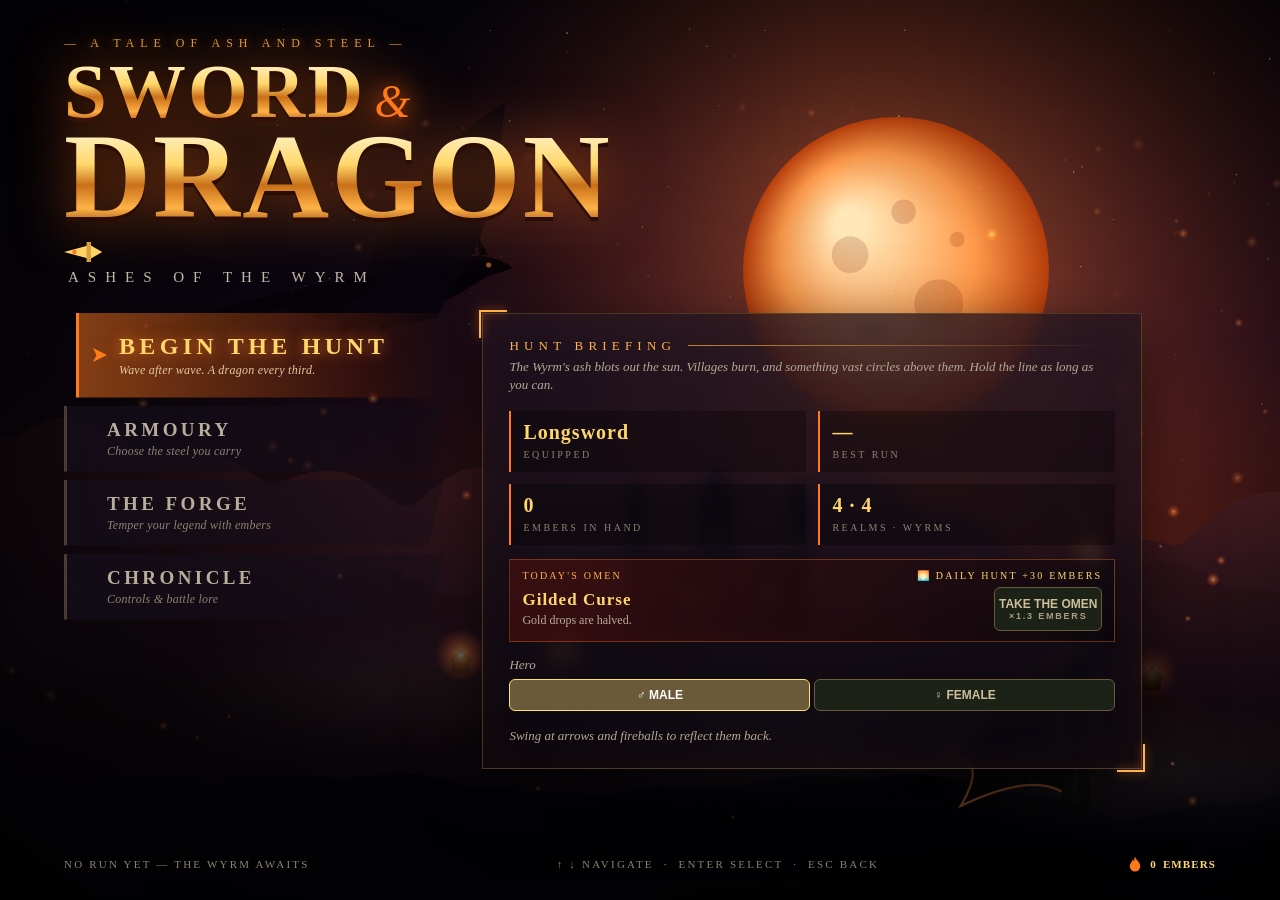
==== commit 0ea23cbf: "Blessing altar: dealt level-up cards with categories, level pips, pick flare and build strip - Cards" ====
--- a/index.html
+++ b/index.html
@@ -360,6 +360,48 @@
   .skill-btn.coach-hi { animation: coHi .8s ease-in-out infinite alternate; z-index: 2; }
   @keyframes coHi { from { box-shadow: 0 0 0 3px rgba(255,215,106,.9), 0 0 14px 4px rgba(255,160,40,.7); transform: scale(1); } to { box-shadow: 0 0 0 6px rgba(255,215,106,.4), 0 0 34px 12px rgba(255,160,40,.9); transform: scale(1.08); } }
   @media (max-width: 600px) { #co-text { font-size: 15px; } .co-plate { padding: 8px 12px 10px; } }
+
+  /* ======================= BLESSING ALTAR (level-up cards) ======================= */
+  #upgrade-modal { touch-action: pan-y; padding: max(16px, env(safe-area-inset-top)) 14px max(16px, env(safe-area-inset-bottom)); }
+  #up-title { font-size: clamp(24px, 7vw, 40px); }
+  #card-container { gap: 18px; perspective: 1200px; max-width: 820px; }
+  #card-container .card { --cc: #ffb347; width: 230px; min-height: 300px; padding: 22px 16px 16px; display: flex; flex-direction: column; align-items: center; text-align: center; border: 1px solid color-mix(in srgb, var(--cc) 45%, #3a2e2a); border-top: 3px solid var(--cc); border-radius: 6px; background: radial-gradient(ellipse at 50% 0%, color-mix(in srgb, var(--cc) 22%, transparent), transparent 60%), linear-gradient(180deg, #261c2c, #120c16); box-shadow: 0 14px 30px rgba(0,0,0,.65); animation: bcDeal .55s cubic-bezier(.2,1.3,.4,1) both; transform-style: preserve-3d; touch-action: manipulation; -webkit-tap-highlight-color: transparent; }
+  #card-container .card:hover { transform: translateY(-8px) rotateX(4deg); border-color: var(--cc); box-shadow: 0 20px 40px rgba(0,0,0,.7), 0 0 30px color-mix(in srgb, var(--cc) 45%, transparent); }
+  @keyframes bcDeal { from { opacity: 0; transform: translateY(60px) rotateY(80deg) scale(.85); } }
+  #card-container .card.chosen { animation: bcChosen .4s ease-out forwards; pointer-events: none; }
+  #card-container .card.spurned { animation: bcSpurn .35s ease-in forwards; pointer-events: none; }
+  @keyframes bcChosen { 40% { transform: translateY(-14px) scale(1.07); box-shadow: 0 0 0 2px var(--cc), 0 0 60px 10px color-mix(in srgb, var(--cc) 70%, transparent); filter: brightness(1.35); } 100% { transform: translateY(-14px) scale(1.07); box-shadow: 0 0 0 2px var(--cc), 0 0 60px 10px color-mix(in srgb, var(--cc) 70%, transparent); filter: brightness(1.2); } }
+  @keyframes bcSpurn { to { opacity: 0; transform: translateY(40px) scale(.9); filter: grayscale(1); } }
+  .bc-key { position: absolute; top: 8px; left: 10px; font-family: var(--serif); font-size: 11px; color: color-mix(in srgb, var(--cc) 80%, #fff); opacity: .6; }
+  .bc-cat { position: absolute; top: 9px; right: 10px; font-family: var(--serif); font-size: 8.5px; letter-spacing: .25em; color: var(--cc); }
+  .bc-sig { width: 78px; height: 78px; flex: none; margin: 8px 0 14px; display: flex; align-items: center; justify-content: center; font-size: 38px; border-radius: 50%; background: radial-gradient(circle at 50% 40%, color-mix(in srgb, var(--cc) 35%, #1a1020), #0c080e 70%); box-shadow: 0 0 0 1px color-mix(in srgb, var(--cc) 60%, transparent), 0 0 0 5px rgba(12,8,14,.8), 0 0 0 6px color-mix(in srgb, var(--cc) 30%, transparent), 0 0 26px color-mix(in srgb, var(--cc) 40%, transparent); }
+  #card-container .card .card-title { font-size: 17px; margin-bottom: 8px; }
+  #card-container .card .card-desc { font-size: 13.5px; flex: 1; }
+  .bc-pips { display: flex; gap: 5px; justify-content: center; margin-top: 12px; }
+  .bc-pips i { width: 10px; height: 10px; transform: rotate(45deg); border: 1px solid color-mix(in srgb, var(--cc) 60%, #444); }
+  .bc-pips i.on { background: var(--cc); }
+  .bc-pips i.next { background: #fff3d6; box-shadow: 0 0 8px var(--cc); animation: bcNext .7s infinite alternate; }
+  @keyframes bcNext { to { opacity: .35; } }
+  .bc-rank { margin-top: 12px; font-family: var(--serif); font-size: 10px; letter-spacing: .25em; color: var(--cc); }
+  #card-container .card.evo { --cc: #ff922b; }
+  #up-build { margin-top: 18px; display: flex; flex-wrap: wrap; gap: 6px; justify-content: center; align-items: center; max-width: 560px; font-family: var(--serif); }
+  #up-build:empty { display: none; }
+  #up-build > span { font-size: 9px; letter-spacing: .3em; color: #9a8d78; margin-right: 4px; }
+  .ub { display: inline-flex; align-items: center; gap: 3px; padding: 3px 8px 3px 5px; background: rgba(0,0,0,.45); border: 1px solid rgba(255,215,106,.2); font-size: 15px; }
+  .ub b { font-size: 11px; color: var(--gold); }
+  @media (pointer: coarse) { .bc-key { display: none; } }
+  @media (max-width: 600px) {
+    #up-title { margin-top: 4px; } #up-sub { margin-bottom: 12px; font-size: 13px; }
+    #card-container { flex-direction: column; flex-wrap: nowrap; gap: 10px; width: 100%; }
+    #card-container .card { width: 100%; min-height: 0; padding: 12px 12px 12px 10px; display: grid; grid-template-columns: 62px 1fr; grid-template-rows: auto auto auto; column-gap: 12px; text-align: left; align-items: center; animation-name: bcDealRow; }
+    #card-container .card:hover { transform: none; }
+    @keyframes bcDealRow { from { opacity: 0; transform: translateX(-40px); } }
+    .bc-sig { grid-row: 1 / 4; width: 56px; height: 56px; margin: 0; font-size: 28px; }
+    #card-container .card .card-title { font-size: 15px; margin: 0 0 2px; padding-right: 64px; }
+    #card-container .card .card-desc { font-size: 12.5px; }
+    .bc-pips { justify-content: flex-start; margin-top: 6px; } .bc-rank { margin-top: 6px; }
+    .bc-cat { top: 13px; }
+  }
 </style>
 </head>
 <body>
@@ -431,6 +473,7 @@
   <p id="up-sub">Choose a blessing before the next battle</p>
   <div id="recruit-box"></div>
   <div class="cards" id="card-container"></div>
+  <div id="up-build"></div>
 </div>
 
 <div class="modal" id="merchant-modal">
@@ -895,6 +938,7 @@
   keys[e.code] = true;
   if (state === 'title') { menuKey(e); return; }
   if (e.code === 'Enter' && state === 'gameover') { restartGame(); return; }
+  if (state === 'upgrade' && /^(Digit|Numpad)[1-3]$/.test(e.code)) { const c = $('card-container').children[+e.code.slice(-1) - 1]; if (c && c.onclick) c.onclick(); return; }
   if (e.code === 'Space') triggerDash();
   if (e.code === 'KeyE') triggerSpin();
   if (e.code === 'KeyQ') triggerUlt();
@@ -3245,23 +3289,38 @@
 }
 
 // ---------- level-up cards (blessings + evolutions) ----------
+const BLESS_CAT = { dmg: { n: 'OFFENCE', c: '#ff7a3c' }, cleave: { n: 'OFFENCE', c: '#ff7a3c' }, crit: { n: 'OFFENCE', c: '#ff7a3c' }, lightning: { n: 'OFFENCE', c: '#ff7a3c' },
+  vamp: { n: 'DEFENCE', c: '#ff5d73' }, armor: { n: 'DEFENCE', c: '#ff5d73' },
+  swift: { n: 'UTILITY', c: '#5fb8ff' }, squad: { n: 'UTILITY', c: '#5fb8ff' }, arcane: { n: 'ARCANE', c: '#b197fc' }, evo: { n: 'EVOLUTION', c: '#ffd43b' } };
 function openUpgradeModal() {
   state = 'upgrade'; sfx('upgrade'); tickWaveTimers();
   const box = $('card-container'); box.innerHTML = '';
   const evo = availableEvos()[0];
   const pool = UPGRADES.filter(u => (player.upg[u.id] || 0) < u.max && (u.id !== 'squad' || companions.length > 0)).sort(() => Math.random() - 0.5).slice(0, evo ? 2 : 3);
   const cards = []; if (evo) cards.push(Object.assign({ evo: true }, evo)); pool.forEach(u => cards.push(u));
-  cards.forEach(u => {
-    const taken = player.upg[u.id] || 0;
+  let picked = false;
+  cards.forEach((u, ci) => {
+    const taken = player.upg[u.id] || 0, cat = u.evo ? BLESS_CAT.evo : (BLESS_CAT[u.id] || BLESS_CAT.swift);
     const card = document.createElement('div'); card.className = u.evo ? 'card evo' : 'card';
-    const lvl = u.evo ? '★ EVOLUTION ★' : (u.max < 99 ? `Level ${taken} → ${taken + 1} / ${u.max}` : `Taken ×${taken}`);
-    card.innerHTML = `<div class="card-icon">${u.icon}</div><div class="card-title">${u.title}</div><div class="card-desc">${u.desc}</div><div class="card-lvl">${lvl}</div>`;
+    if (card.style.setProperty) card.style.setProperty('--cc', cat.c);
+    card.style.animationDelay = (ci * 0.12) + 's';
+    let lvl;
+    if (u.evo) lvl = '<div class="bc-rank">★ EVOLUTION ★</div>';
+    else if (u.max < 99) { lvl = '<div class="bc-pips">'; for (let i = 0; i < u.max; i++) lvl += `<i class="${i < taken ? 'on' : i === taken ? 'next' : ''}"></i>`; lvl += '</div>'; }
+    else lvl = `<div class="bc-rank">RANK ${taken + 1}</div>`;
+    card.innerHTML = `<span class="bc-key">${ci + 1}</span><span class="bc-cat">${cat.n}</span><div class="bc-sig">${u.icon}</div><div class="card-title">${u.title}</div><div class="card-desc">${u.desc}</div>${lvl}`;
     card.onclick = () => {
-      if (u.evo) { player.evo[u.id] = true; sfx('legend'); flash('#ffd43b', 0.4); } else applyUpgrade(u.id);
-      $('upgrade-modal').style.display = 'none'; openMerchant();
+      if (picked) return; picked = true;
+      if (u.evo) { player.evo[u.id] = true; sfx('legend'); flash('#ffd43b', 0.4); } else { applyUpgrade(u.id); sfx('block'); }
+      // the chosen card flares, the others fall away, then on to the merchant
+      [...box.children].forEach(c => c.classList.add(c === card ? 'chosen' : 'spurned'));
+      setTimeout(() => { $('upgrade-modal').style.display = 'none'; openMerchant(); }, 420);
     };
     box.appendChild(card);
   });
+  const bl = Object.keys(player.upg).filter(k => player.upg[k] > 0).map(k => { const u = UPGRADES.find(x => x.id === k); return u ? `<span class="ub" title="${u.title}">${u.icon}<b>${player.upg[k]}</b></span>` : ''; }).join('')
+    + Object.keys(player.evo).filter(k => player.evo[k]).map(k => { const e = EVOS.find(x => x.id === k); return e ? `<span class="ub" title="${e.title}">${e.icon}<b>★</b></span>` : ''; }).join('');
+  $('up-build').innerHTML = bl ? '<span>YOUR BUILD</span>' + bl : '';
   const title = villageResult === 'saved' ? 'VILLAGE SAVED!' : (villageResult === 'lost' ? 'THE VILLAGE BURNED' : 'WAVE CLEARED!');
   $('up-title').textContent = title;
   $('up-sub').textContent = villageResult === 'saved' ? `Grateful villagers reward you with ${village.bonus} gold.${pendingRecruit ? ' One of them offers to fight at your side!' : ''} Then choose a blessing, then visit the merchant.`
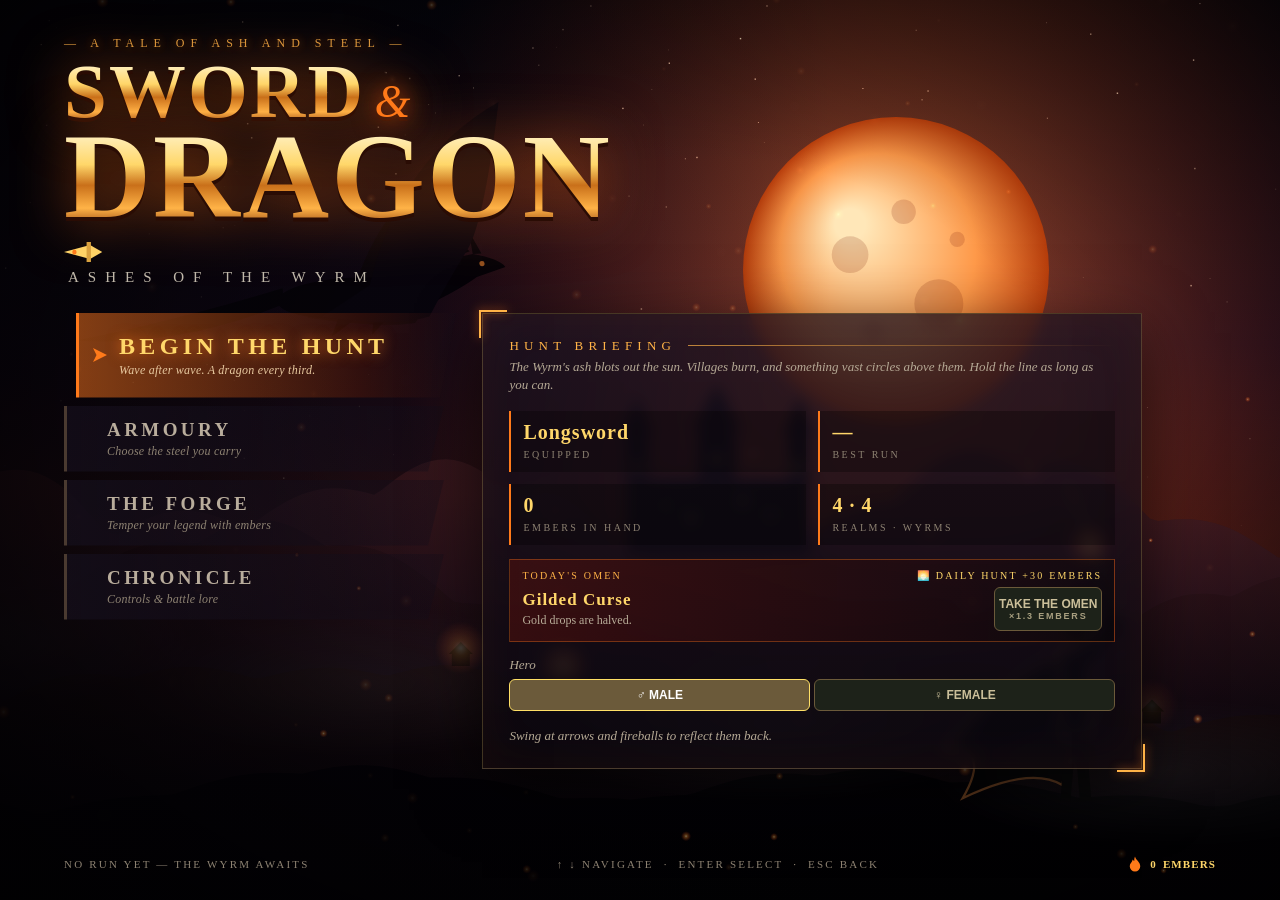
==== commit 1a19eb20: "Rival challenge links: shared runs become a challenge for whoever opens them - Sharing a run now lin" ====
--- a/index.html
+++ b/index.html
@@ -12,6 +12,14 @@
 <link rel="apple-touch-icon" href="icons/icon-180.png" />
 <link rel="icon" type="image/png" href="icons/icon-192.png" />
 <title>Sword & Dragon — Ashes of the Wyrm</title>
+<meta name="description" content="A free action RPG for your browser and phone. Fight wave after wave, defend villages and slay a dragon every third wave." />
+<meta property="og:type" content="website" />
+<meta property="og:site_name" content="Sword &amp; Dragon" />
+<meta property="og:title" content="Sword &amp; Dragon — Ashes of the Wyrm" />
+<meta property="og:description" content="A hunter has thrown down the gauntlet. Fight wave after wave, defend the villages and slay the dragon. Free, in your browser." />
+<meta property="og:url" content="https://greenfrazer.github.io/sword-and-dragon/" />
+<meta property="og:image" content="https://greenfrazer.github.io/sword-and-dragon/icons/icon-512.png" />
+<meta name="twitter:card" content="summary" />
 <style>
   * { box-sizing: border-box; margin: 0; padding: 0; user-select: none; -webkit-user-select: none; }
   html, body { width: 100%; height: 100%; overflow: hidden; background: #0e1a0c; font-family: 'Segoe UI', Tahoma, Geneva, Verdana, sans-serif; touch-action: none; }
@@ -402,6 +410,23 @@
     .bc-pips { justify-content: flex-start; margin-top: 6px; } .bc-rank { margin-top: 6px; }
     .bc-cat { top: 13px; }
   }
+
+  /* ======================= RIVAL CHALLENGE LINKS ======================= */
+  #tm-duel { display: none; position: relative; margin: 0 0 2.4vh; padding: 12px 16px 12px 64px; max-width: 760px; border: 1px solid #ff7a1a; background: linear-gradient(90deg, rgba(140,30,10,.55), rgba(20,8,14,.75) 70%); box-shadow: 0 0 30px rgba(255,90,20,.35), inset 0 0 24px rgba(255,120,30,.12); font-family: var(--serif); animation: duelIn .6s cubic-bezier(.2,1.4,.4,1) both; }
+  #tm-duel.on { display: block; }
+  @keyframes duelIn { from { opacity: 0; transform: translateY(-12px); } }
+  #tm-duel svg.dg { position: absolute; left: 14px; top: 50%; width: 38px; height: 38px; transform: translateY(-50%); filter: drop-shadow(0 0 8px #ff7a1a); }
+  .duel-k { font-size: 10px; letter-spacing: .32em; color: #ffb347; }
+  .duel-t { margin-top: 3px; font-size: clamp(16px, 2.2vw, 22px); color: #fff3d6; letter-spacing: .04em; }
+  .duel-t b { color: var(--gold); }
+  .duel-s { margin-top: 2px; font-family: Georgia, serif; font-style: italic; font-size: 13px; color: #d6cbb8; }
+  .duel-row { display: flex; gap: 8px; margin-top: 10px; flex-wrap: wrap; }
+  .duel-go { font-family: var(--serif); font-weight: 800; font-size: 13px; letter-spacing: .2em; padding: 10px 18px; min-height: 44px; border: none; color: #2a0c04; cursor: pointer; background: linear-gradient(180deg, #ffd76a, #ff9a3c 55%, #c2410c); clip-path: polygon(10px 0, 100% 0, calc(100% - 10px) 100%, 0 100%); animation: goGlow 1.4s ease-in-out infinite alternate; touch-action: manipulation; }
+  .duel-x { font-family: var(--serif); font-size: 10px; letter-spacing: .2em; padding: 10px 12px; min-height: 44px; background: none; border: 1px solid rgba(255,215,106,.25); color: #b8a77a; cursor: pointer; touch-action: manipulation; }
+  #rival-text { margin-top: 2px; font-size: 9px; letter-spacing: .22em; color: #ff8a5c; }
+  #rival-text:empty { display: none; }
+  #rival-text.beat { color: #8ce99a; }
+  @media (max-width: 600px) { #tm-duel { padding: 10px 12px 10px 54px; } #tm-duel svg.dg { left: 10px; width: 32px; height: 32px; } }
 </style>
 </head>
 <body>
@@ -419,7 +444,7 @@
         <span class="hh-chip"><svg viewBox="0 0 16 16"><rect x="1.5" y="5" width="12" height="6.5" rx="1.5" fill="#9c6b3c" stroke="#5a3a1c" stroke-width="1"/><ellipse cx="13.2" cy="8.25" rx="2" ry="3.25" fill="#e8c48c" stroke="#5a3a1c" stroke-width="1"/><circle cx="13.2" cy="8.25" r="1" fill="#b98a52"/></svg><b id="wood-text">0</b></span>
         <span class="hh-chip"><svg viewBox="0 0 16 16"><path d="M13.5 1.5 L6 9 L7 10 L14.5 2.5Z" fill="#dfe6f2" stroke="#7a8296" stroke-width=".8"/><path d="M3.5 8.5 L7.5 12.5 M5 11 L2 14" stroke="#ffb347" stroke-width="1.8" stroke-linecap="round"/></svg>LV<b id="sword-text">1</b></span>
       </div>
-      <div id="biome-text">Emerald Meadow</div>
+      <div id="biome-text">Emerald Meadow</div><div id="rival-text"></div>
     </div>
   </div>
   <div id="hud-foes">
@@ -461,6 +486,7 @@
       <svg class="tm-blade" viewBox="0 0 560 22" preserveAspectRatio="none"><defs><linearGradient id="bl" x1="0" x2="1"><stop offset="0" stop-color="#ffb347" stop-opacity="0"/><stop offset=".08" stop-color="#ffd76a"/><stop offset=".6" stop-color="#ff7a1a" stop-opacity=".7"/><stop offset="1" stop-color="#ff7a1a" stop-opacity="0"/></linearGradient></defs><path d="M40 11 L560 11" stroke="url(#bl)" stroke-width="2"/><path d="M0 11 L30 4 L44 11 L30 18Z" fill="#ffd76a"/><rect x="26" y="1" width="5" height="20" fill="#d9a441"/><circle cx="12" cy="11" r="2.5" fill="#ff7a1a"/></svg>
       <div class="tm-sub">ASHES OF THE WYRM</div>
     </header>
+    <div id="tm-duel"></div>
     <div class="tm-main"><nav id="menu-list"></nav><section id="menu-panel"></section></div>
     <button class="btn-restart" id="tm-go">BEGIN THE HUNT</button>
     <footer class="tm-foot"><span id="title-best"></span><span class="tm-keys-hint">↑ ↓ NAVIGATE &nbsp;·&nbsp; ENTER SELECT &nbsp;·&nbsp; ESC BACK</span><span class="tm-bal"><svg viewBox="0 0 24 24"><path d="M12 2 C13 7 19 9 19 15 A7 7 0 0 1 5 15 C5 11 8 10 9 6 C10 8 11 8 11 8 C11 6 11 4 12 2Z" fill="#ff7a1a"/></svg><b id="embers-text">0</b> EMBERS</span></footer>
@@ -3066,6 +3092,7 @@
 
 function updateHUD() {
   if (typeof coachTick === 'function') coachTick();
+  if (typeof rivalTick === 'function') rivalTick();
   setStyle('pausebtn', 'display', 'block');
   setText('hp-text', `${Math.ceil(player.hp)} / ${player.maxHp}`);
   const hpR = Math.max(0, Math.min(1, player.hp / player.maxHp));
@@ -4374,14 +4401,15 @@
     const st = [[kills, 'FOES SLAIN'], [bestCombo, 'BEST COMBO'], [gold, 'GOLD'], ['+' + earned, 'EMBERS']];
     st.forEach((s, i) => { const x = 30 + i * 140; g.fillStyle = 'rgba(0,0,0,.45)'; g.fillRect(x - 6, 178, 128, 62); g.fillStyle = '#ffb347'; g.fillRect(x - 6, 178, 3, 62); g.fillStyle = '#fff'; g.font = '700 28px Georgia,serif'; g.fillText(String(s[0]), x + 6, 214); g.fillStyle = '#c9b79c'; g.font = '11px sans-serif'; g.fillText(s[1], x + 6, 232); });
     g.fillStyle = '#ffd98a'; g.font = '600 15px Georgia,serif'; g.fillText('Can you beat me? greenfrazer.github.io/sword-and-dragon', 26, 316);
-    runCardText = `I reached Wave ${wave} (${rank}) in Sword & Dragon — ${kills} foes slain, combo ×${bestCombo}. Can you beat me?`;
-    $('go-share').textContent = '⚔ SHARE RUN';
+    const beat = rival && wave > rival.w;
+    runCardText = beat ? `I beat your Wave ${rival.w} — reached Wave ${wave} (${rank}) in Sword & Dragon with ${kills} foes slain. Your move.` : `I reached Wave ${wave} (${rank}) in Sword & Dragon — ${kills} foes slain, combo ×${bestCombo}. Tap to take me on:`;
+    $('go-share').textContent = beat ? '⚔ SEND IT BACK' : '⚔ CHALLENGE A FRIEND';
   } catch (e) {}
 }
 (function () {
   const b = $('go-share'); if (!b) return;
   b.addEventListener('click', async () => {
-    const url = 'https://greenfrazer.github.io/sword-and-dragon/', text = runCardText || 'Can you beat my run in Sword & Dragon?';
+    const url = duelLink(), text = runCardText || 'Can you beat my run in Sword & Dragon?';
     try {
       const c = $('go-card');
       const blob = await new Promise(r => c.toBlob ? c.toBlob(r, 'image/png') : r(null));
@@ -4422,7 +4450,7 @@
   if (featShow > 0) { featShow -= dt; if (featShow <= 0) { const t = $('feat-toast'); if (t) t.style.top = '-120px'; } }
   else if (featQ.length) {
     const f = featQ.shift(), t = $('feat-toast'); featShow = 3.2;
-    if (t) { t.innerHTML = `<div style="font-size:10px;letter-spacing:.3em;color:#ffb347">DEED ACHIEVED · ${featsDone()}/${FEATS.length}</div><div style="font-size:18px;font-weight:700">${f.name}</div><div style="font-size:12px;color:#c9b79c">${f.desc} — <b style="color:#ffd76a">+${f.e} embers</b></div>`; t.style.top = '64px'; }
+    if (t) { t.innerHTML = `<div style="font-size:10px;letter-spacing:.3em;color:#ffb347">${f.kick || 'DEED ACHIEVED · ' + featsDone() + '/' + FEATS.length}</div><div style="font-size:18px;font-weight:700">${f.name}</div><div style="font-size:12px;color:#c9b79c">${f.desc} — <b style="color:#ffd76a">+${f.e} embers</b></div>`; t.style.top = '64px'; }
     try { sfx('legend'); } catch (e) {}
   }
 }
@@ -4443,6 +4471,8 @@
     : toBeat <= 3 ? `<b>${toBeat} waves</b> short of your record (wave ${prevBest}).`
     : `Your record stands at wave ${prevBest}.`;
   hook += wave % 3 === 0 ? ' The dragon still circles overhead.' : ` The next dragon waits at <b>wave ${nextDragon}</b>.`;
+  if (rival) hook = wave > rival.w ? `<b>You beat your rival's wave ${rival.w}.</b> Send the challenge back and make them chase you.`
+    : `Your rival reached <b>wave ${rival.w}</b>. ` + (rival.w + 1 - wave === 1 ? '<b>One more wave</b> and you have them.' : `<b>${rival.w + 1 - wave} more waves</b> to beat them.`);
   $('go-hook').innerHTML = hook;
   renderGoOffer(earned);
 }
@@ -4508,10 +4538,54 @@
   }
 }
 (function () { const b = $('co-skip'); if (b && b.addEventListener) b.addEventListener('pointerdown', e => { e.preventDefault(); e.stopPropagation(); coachFinish(); }); })();
+
+// ======================= RIVAL CHALLENGE LINKS =======================
+// Sharing a run makes a link (#duel=WAVE.WEAPON.KILLS). Whoever opens it gets that run as a rival to beat.
+var rival = null;
+try { const r = JSON.parse(localStorage.getItem('swordDragonRival') || 'null'); if (r && r.w > 0) rival = { w: +r.w, wp: WEAPONS[r.wp] ? r.wp : 'sword', k: +r.k || 0, beat: !!r.beat }; } catch (e) {}
+const BASE_URL = 'https://greenfrazer.github.io/sword-and-dragon/';
+function duelLink() { return BASE_URL + '#duel=' + wave + '.' + selectedWeapon + '.' + kills; }
+function saveRival() { try { if (rival) localStorage.setItem('swordDragonRival', JSON.stringify({ w: rival.w, wp: rival.wp, k: rival.k, beat: !!rival.beat })); else localStorage.removeItem('swordDragonRival'); } catch (e) {} }
+function importDuelFromHash() {
+  if (typeof location === 'undefined') return;
+  const m = /[#&]duel=(\d{1,3})\.([a-z]+)\.(\d{1,5})/.exec(location.hash || ''); if (!m) return;
+  try { history.replaceState(null, '', location.pathname + location.search); } catch (e) {}
+  const w = +m[1]; if (!(w >= 1 && w <= 999)) return;
+  rival = { w, wp: WEAPONS[m[2]] ? m[2] : 'sword', k: +m[3], beat: false }; saveRival(); renderDuel();
+}
+function renderDuel() {
+  const el = $('tm-duel'); if (!el) return;
+  setClassOn(el, 'on', !!rival);
+  if (!rival) { el.innerHTML = ''; return; }
+  const wn = WEAPONS[rival.wp] ? WEAPONS[rival.wp].name : 'blade';
+  el.innerHTML = `<svg class="dg" viewBox="0 0 40 40"><path d="M6 34 L26 14 M14 34 L34 14" stroke="#ffd76a" stroke-width="3" stroke-linecap="round"/><path d="M26 14 L33 6 L34 14Z M34 14 L34 6 L26 7Z" fill="#ffd76a"/><path d="M4 30 L10 36 M12 30 L18 36" stroke="#ff7a1a" stroke-width="3" stroke-linecap="round"/></svg>`
+    + (rival.beat ? `<div class="duel-k">RIVAL BESTED</div><div class="duel-t">You beat their <b>wave ${rival.w}</b>.</div><div class="duel-s">Share your run from the game-over screen to send the challenge back.</div><div class="duel-row"><button class="duel-x" id="duel-x">CLEAR RIVAL</button></div>`
+    : `<div class="duel-k">A HUNTER DARES YOU</div><div class="duel-t">Beat <b>wave ${rival.w}</b></div><div class="duel-s">They fell there with the ${wn}, ${rival.k} foes slain. Pass them for +25 embers.</div><div class="duel-row"><button class="duel-go" id="duel-go">ACCEPT THE CHALLENGE</button><button class="duel-x" id="duel-x">NOT NOW</button></div>`);
+  const go = $('duel-go'); if (go) go.onclick = () => { initAudio(); beginRun(); };
+  const x = $('duel-x'); if (x) x.onclick = () => { rival = null; saveRival(); renderDuel(); uiTone(300); };
+}
+// called from updateHUD every frame of play
+function rivalTick() {
+  if (!rival) { setText('rival-text', ''); return; }
+  const past = wave > rival.w;
+  setText('rival-text', past ? '★ RIVAL BESTED' : 'RIVAL · WAVE ' + rival.w); setClass('rival-text', 'beat', past);
+  if (past && rival.run !== player) {
+    rival.run = player;
+    if (!rival.beat) { // first time only: the bonus and the fanfare
+      rival.beat = true; meta.embers += 25; saveMeta();
+      featQ.push({ kick: 'RIVAL SURPASSED', name: 'You passed wave ' + rival.w, desc: 'Your friend\'s run is behind you', e: 25 });
+      flash('#ffd76a', 0.35);
+    }
+    saveRival();
+  }
+}
+var _renderMenuBase = renderMenu;
+renderMenu = function () { _renderMenuBase(); renderDuel(); };
 // ======================= START =======================
 resetGame();
 showTitle();
 try { importSaveFromHash(); } catch (e) {}
+try { importDuelFromHash(); } catch (e) {}
 requestAnimationFrame(update);
 if (typeof navigator !== 'undefined' && 'serviceWorker' in navigator && /^https?:/.test(location.protocol)) { try { navigator.serviceWorker.register('sw.js').catch(() => {}); } catch (e) {} }
 </script>
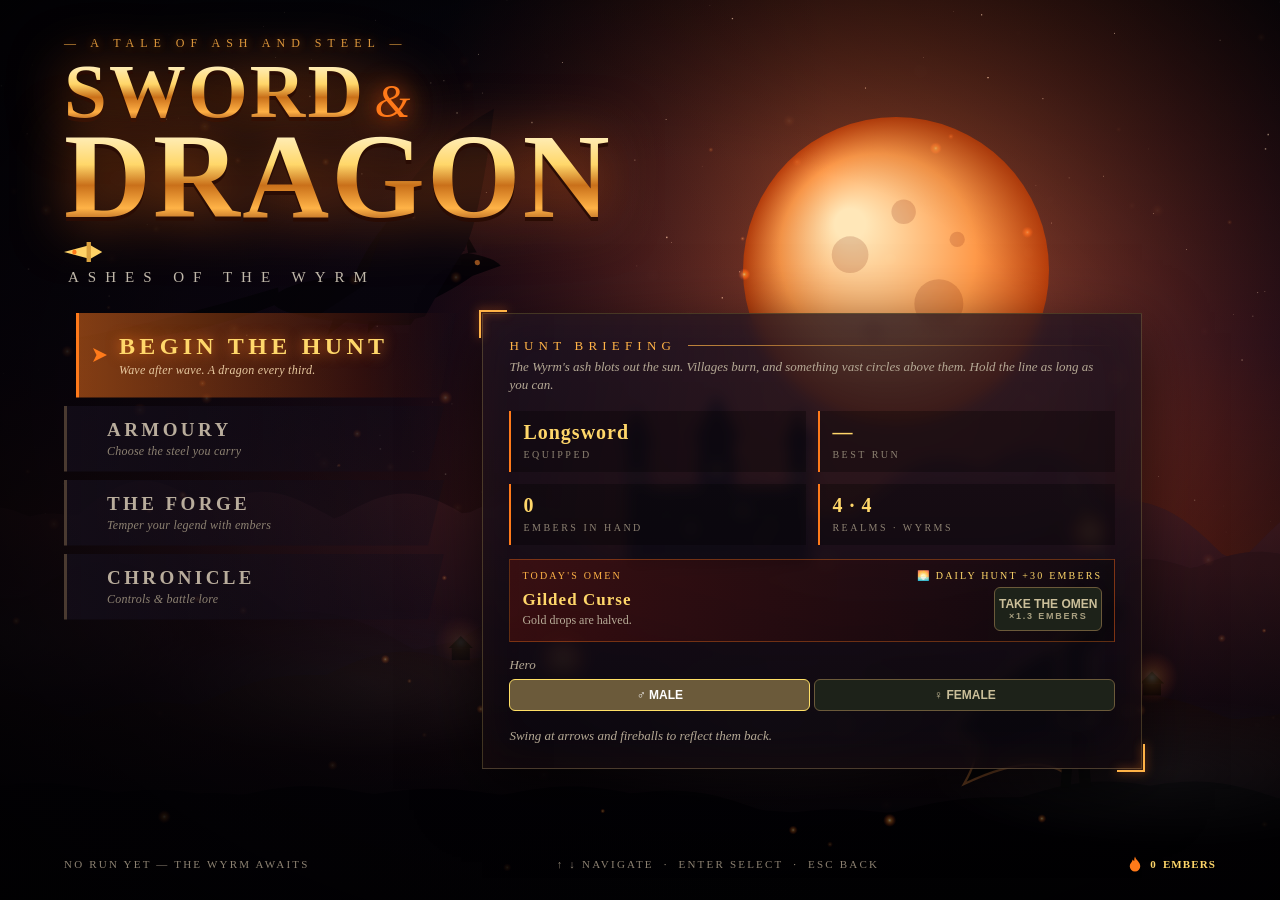
==== commit c8f7fdd8: "Twin Daggers: one dagger in each hand, alternating strikes Co-Authored-By: Claude Opus 5.5 <noreply@" ====
--- a/index.html
+++ b/index.html
@@ -2873,18 +2873,28 @@
   }
   // arms
   const skin = flashing ? '#fff' : ((isPlayer || ent.ally) ? '#ffdbac' : '#94d82d');
-  const offA = aim + 0.65 * sideFlip, osx = -11 * sideFlip, osy = -31, ohx = osx + Math.cos(offA) * 14, ohy = osy + Math.sin(offA) * 10;
+  // swing: twin daggers alternate hands (atkDir flips every strike), everything else swings the weapon hand
+  const dual = isPlayer && player.weapon === 'daggers' && !ent.hasShield;
+  let swing = 0, offSwing = 0;
+  if (isPlayer && player.spinTime > 0) { swing = (player.spinTime / 0.34) * Math.PI * 4; if (dual) offSwing = swing; }
+  else if (isPlayer && player.atkTimer > 0) {
+    const arc = (1 - player.atkTimer / player.atkDuration - 0.5) * 2.4 * player.atkDir;
+    if (dual && player.atkDir < 0) offSwing = arc; else swing = arc;
+  }
+  else if (!isPlayer && ent.windup > 0) swing = -0.9 * sideFlip;
+  const offA = aim + 0.65 * sideFlip + offSwing, osx = -11 * sideFlip, osy = -31, ohx = osx + Math.cos(offA) * 14, ohy = osy + Math.sin(offA) * 10;
   ctx.strokeStyle = skin; ctx.lineWidth = 5; ctx.beginPath(); ctx.moveTo(osx, osy); ctx.lineTo(ohx, ohy); ctx.stroke();
+  if (dual) {
+    const bs = bladeStyle();
+    ctx.save(); ctx.translate(ohx, ohy); ctx.rotate(offA - 0.35 * sideFlip);
+    drawDagger(flashing ? '#fff' : bs.fill, bs.glow); ctx.restore();
+  }
   if (ent.hasShield) {
     ctx.save(); ctx.translate(ohx + Math.cos(aim) * 6, ohy + Math.sin(aim) * 4);
     ctx.fillStyle = flashing ? '#fff' : '#adb5bd'; ctx.strokeStyle = '#343a40'; ctx.lineWidth = 2.5;
     ctx.beginPath(); ctx.arc(0, 0, 14, 0, TAU); ctx.fill(); ctx.stroke();
     ctx.fillStyle = '#ffd43b'; ctx.beginPath(); ctx.arc(0, 0, 4, 0, TAU); ctx.fill(); ctx.restore();
   }
-  let swing = 0;
-  if (isPlayer && player.spinTime > 0) swing = (player.spinTime / 0.34) * Math.PI * 4;
-  else if (isPlayer && player.atkTimer > 0) swing = (1 - player.atkTimer / player.atkDuration - 0.5) * 2.4 * player.atkDir;
-  else if (!isPlayer && ent.windup > 0) swing = -0.9 * sideFlip;
   const wa = aim + swing, wsx = 11 * sideFlip, wsy = -31, whx = wsx + Math.cos(wa) * 15, why = wsy + Math.sin(wa) * 11;
   ctx.strokeStyle = skin; ctx.lineWidth = 5; ctx.beginPath(); ctx.moveTo(wsx, wsy); ctx.lineTo(whx, why); ctx.stroke();
 
@@ -2917,14 +2927,7 @@
       ctx.fillStyle = flashing ? '#fff' : '#c1272d'; ctx.fillRect(L - 9, -4, 4, 8);
       if (bs.glow) drawGlow(L + 10, 0, 18, bs.glow, 0.8);
     } else if (wk === 'daggers') {
-      for (const o of [-0.35, 0.35]) {
-        ctx.save(); ctx.rotate(o);
-        ctx.fillStyle = '#fcc419'; ctx.fillRect(0, -5, 3, 10);
-        ctx.fillStyle = bf; ctx.beginPath(); ctx.moveTo(3, -3); ctx.lineTo(24, -1.5); ctx.lineTo(31, 0); ctx.lineTo(24, 1.5); ctx.lineTo(3, 3); ctx.closePath(); ctx.fill();
-        ctx.strokeStyle = '#343a40'; ctx.lineWidth = 1; ctx.stroke();
-        if (bs.glow) drawGlow(26, 0, 12, bs.glow, 0.8);
-        ctx.restore();
-      }
+      drawDagger(bf, bs.glow);
     } else {
       const big = wk === 'greatsword';
       ctx.fillStyle = '#fcc419'; ctx.fillRect(0, big ? -9 : -6, big ? 6 : 4, big ? 18 : 12);
@@ -2952,6 +2955,14 @@
     if (ent.stun > 0) { ctx.fillStyle = '#ffd43b'; ctx.font = 'bold 11px sans-serif'; ctx.textAlign = 'center'; ctx.fillText('STUNNED!', 0, -74); }
   }
   ctx.restore();
+}
+
+// one dagger in hand-local space (blade along +x); twin daggers draw one per hand
+function drawDagger(bf, glow) {
+  ctx.fillStyle = '#fcc419'; ctx.fillRect(0, -5, 3, 10);
+  ctx.fillStyle = bf; ctx.beginPath(); ctx.moveTo(3, -3); ctx.lineTo(24, -1.5); ctx.lineTo(31, 0); ctx.lineTo(24, 1.5); ctx.lineTo(3, 3); ctx.closePath(); ctx.fill();
+  ctx.strokeStyle = '#343a40'; ctx.lineWidth = 1; ctx.stroke();
+  if (glow) drawGlow(26, 0, 12, glow, 0.8);
 }
 
 function drawDragon(d) {
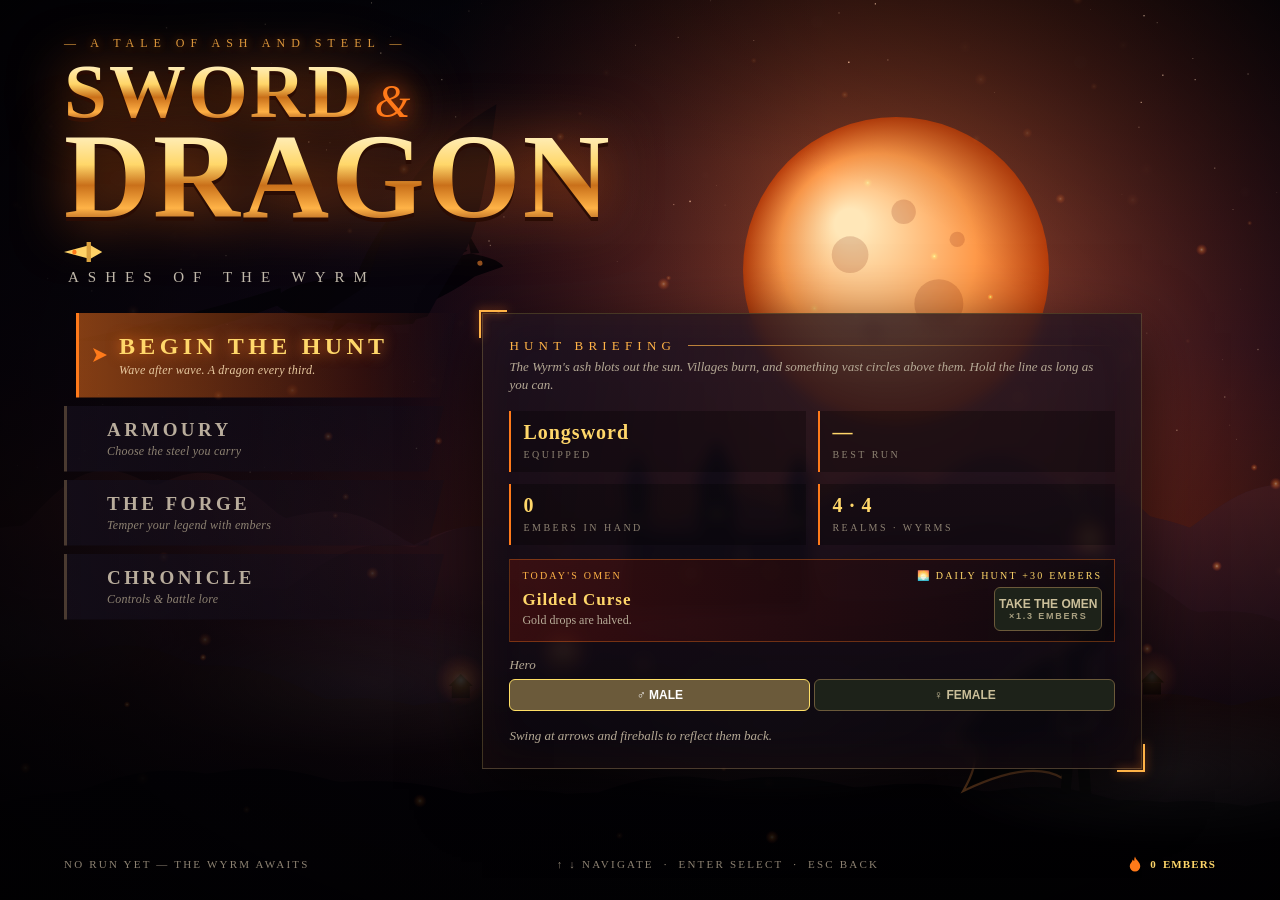
==== commit 2c85f2b3: "Warhorse mount and Cavalry Charge: whistle up a horse out of combat, gallop into foes for a stunning" ====
--- a/index.html
+++ b/index.html
@@ -715,7 +715,7 @@
 
 // ---- sound effects ----
 const sfxLast = {};
-const SFX_GAP = { fuse: 90, fire: 70, zap: 70, shoot: 55, hit: 45, swing: 70 };
+const SFX_GAP = { hoof: 70, neigh: 600, whistle: 400, fuse: 90, fire: 70, zap: 70, shoot: 55, hit: 45, swing: 70 };
 function sfx(name, wx, wy) {
   if (!actx || muted) return;
   const n = performance.now();
@@ -758,6 +758,22 @@
     case 'dash':
       nz({ dur: 0.22, vol: 0.2, atk: 0.02, fl: [1200, 7000, 1.2, 'bandpass'], rev: 0.2 });
       voice({ f: 500, slide: 120, dur: 0.18, type: 'sine', vol: 0.08 }); break;
+    case 'whistle': // two-note rider's whistle
+      voice({ f: 1500, slide: 2300, dur: 0.16, type: 'sine', vol: 0.06, vib: [7, 15], rev: 0.25 });
+      voice({ f: 1900, slide: 1300, dur: 0.24, type: 'sine', vol: 0.06, delay: 0.2, vib: [7, 15], rev: 0.3 }); break;
+    case 'neigh': // warbling whinny
+      voice({ f: 700, slide: 380, dur: 0.6, type: 'sawtooth', vol: v(0.05), vib: [18, 80], fl: [2600, 900, 3, 'bandpass'], rev: 0.3, ...P });
+      voice({ f: 980, slide: 520, dur: 0.45, type: 'square', vol: v(0.02), vib: [20, 60], fl: [3000, 1200, 2, 'bandpass'], rev: 0.3, ...P });
+      nz({ dur: 0.25, vol: v(0.06), delay: 0.55, fl: [900, 300, 1], pan }); break;
+    case 'hoof': // hollow clop on turf
+      voice({ f: 260 * (0.9 + Math.random() * 0.2), slide: 120, dur: 0.05, type: 'triangle', vol: 0.12 });
+      nz({ dur: 0.04, vol: 0.08, fl: [1400, 400, 1.5, 'bandpass'] }); break;
+    case 'charge': // gallop into a crash: thunderous hit with a bright clang
+      duck(0.3, 0.25, 0.4);
+      voice({ f: 120, slide: 34, dur: 0.6, type: 'sine', vol: v(0.5), rel: 0.08, rev: 0.25, ...P });
+      nz({ dur: 0.5, vol: v(0.4), brown: true, fl: [3000, 120, 0.8], pan, rev: 0.4 });
+      fm({ f: 660, ratio: 3.5, idx: 5, dur: 0.6, vol: v(0.1), pan, rev: 0.4, pv });
+      voice({ f: 300, slide: 1200, dur: 0.12, type: 'sawtooth', vol: v(0.06), fl: [800, 5000, 1], pan, rev: 0.2 }); break;
     case 'boom':
       duck(0.35, 0.3, 0.5);
       voice({ f: 100, slide: 26, dur: 0.9, type: 'sine', vol: v(0.55), rel: 0.1, rev: 0.25, ...P });
@@ -1072,7 +1088,7 @@
   player = initPlayerExtras(newPlayer());
   gear = { weapon: null, armor: null, trinket: null }; bossKills = 0; introT = 0; lightFlash = 0; rebuildGear();
   wood = 0; treesFelled = 0; camp = null; campStock = 0; enemies = []; props = []; pickups = []; particles = []; floatTexts = []; hazards = [];
-  projectiles = []; meteors = []; rings = []; novas = []; glows = []; slashes = []; bolts = []; ghosts = []; scorches = [];
+  projectiles = []; meteors = []; rings = []; steeds = []; novas = []; glows = []; slashes = []; bolts = []; ghosts = []; scorches = [];
   biomeIdx = -1; companions = []; village = null; pendingRecruit = false; villageResult = null;
   rebuildParty();
   runOmen = meta.omenOn ? todaysOmen() : null;
@@ -1255,6 +1271,7 @@
 }
 function triggerSpin() {
   if (state !== 'play' || player.spinCd > 0) return;
+  if (player.mount) dismount('hop');
   player.spinCd = player.spinMaxCd; player.spinTime = 0.34; shake = 7;
   const R = player.range * 1.45, base = Math.round(atkDmg() * 1.55);
   let hits = 0;
@@ -1434,6 +1451,7 @@
     spawnBurst(player.x + Math.cos(ang) * 34, player.y - 24 + Math.sin(ang) * 34, '#ffe066', 10, 'spark');
     addFloatText(player.x, player.y - 46, 'BLOCKED', '#ffe066', 16); return;
   }
+  if (player.mount) dismount('dazed');
   let dmg = Math.max(4, Math.round(amount * Math.max(0.15, 1 - player.armor - gM().dr - (hasBuff('salve') ? 0.2 : 0)) * (player.barrier > 0 ? 0.5 : 1)));
   player.hp -= dmg; player.invuln = 0.65; player.hitFlash = 0.2; shake = 10; flash('#ff2a2a', 0.28);
   combo = Math.floor(combo / 2);
@@ -2070,11 +2088,13 @@
 
   // --- player movement ---
   const inp = getInput();
+  stepMount(dt, inp);
+  if (state !== 'play') return;
   if (player.dashTime > 0) {
     player.dashTime -= dt; player.x += player.dashVx * dt; player.y += player.dashVy * dt;
     ghosts.push({ x: player.x, y: player.y, facing: player.facing, walkPhase: player.walkPhase, life: 0.26 });
   } else {
-    const spdm = player.speed * (1 + gM().spd + (hasBuff('tonic') ? 0.2 : 0) + (frenzyT > 0 ? 0.18 : 0));
+    const spdm = player.speed * (1 + gM().spd + (hasBuff('tonic') ? 0.2 : 0) + (frenzyT > 0 ? 0.18 : 0)) * mountSpeedMul();
     const ak = 1 - Math.pow(0.8, dt * 60); // frame-rate independent acceleration
     player.vx += (inp.ix * spdm - player.vx) * ak; player.vy += (inp.iy * spdm - player.vy) * ak;
     player.x += player.vx * dt; player.y += player.vy * dt;
@@ -2092,7 +2112,7 @@
   let nearest = null, nd = Infinity;
   for (const e of enemies) { if (e.flying) continue; const d = Math.hypot(e.x - player.x, e.y - player.y) - e.r; if (d < nd) { nd = d; nearest = e; } }
   for (const p of props) { const d = Math.hypot(p.x - player.x, p.y - player.y) - p.r; if (d < nd) { nd = d; nearest = p; } }
-  if (nearest && nd <= player.range && player.atkCooldown <= 0 && player.spinTime <= 0 && player.dashTime <= 0) {
+  if (nearest && !player.mount && nd <= player.range && player.atkCooldown <= 0 && player.spinTime <= 0 && player.dashTime <= 0) {
     player.facing = Math.atan2(nearest.y - player.y, nearest.x - player.x);
     player.atkCooldown = player.atkRate / (1 + gM().atkspd + (frenzyT > 0 ? 0.35 : 0)); player.atkTimer = player.atkDuration; player.atkDir *= -1;
     hitStop = 0.025; shake = Math.max(shake, 3.5); sfx('swing');
@@ -2126,7 +2146,7 @@
 
   // --- timber: chop a nearby tree when idle and nothing else is in reach ---
   tickTrees(dt);
-  if (!(nearest && nd <= player.range) && inp.mag < 0.15 && player.atkCooldown <= 0 && player.spinTime <= 0 && player.dashTime <= 0 && !enemies.some(e => !e.flying && Math.hypot(e.x - player.x, e.y - player.y) - e.r < player.range + 50)) {
+  if (!player.mount && !(nearest && nd <= player.range) && inp.mag < 0.15 && player.atkCooldown <= 0 && player.spinTime <= 0 && player.dashTime <= 0 && !enemies.some(e => !e.flying && Math.hypot(e.x - player.x, e.y - player.y) - e.r < player.range + 50)) {
     let tt = null, td = Infinity;
     for (const t of trees) { if (!treeAlive(t)) continue; const d = Math.hypot(t.x - player.x, t.y - player.y) - 14; if (d < td) { td = d; tt = t; } }
     if (tt && td <= player.range * 0.9) {
@@ -2493,7 +2513,7 @@
   // dash afterimages
   for (const g of ghosts) {
     ctx.globalAlpha = Math.max(0, g.life / 0.26) * 0.4;
-    drawHumanoid({ ...player, ghost: true, x: g.x, y: g.y, facing: g.facing, walkPhase: g.walkPhase, hitFlash: 0, invuln: 0 }, true);
+    drawRider({ ...player, _an: null, ghost: true, x: g.x, y: g.y, facing: g.facing, walkPhase: g.walkPhase, hitFlash: 0, invuln: 0 });
   }
   ctx.globalAlpha = 1;
 
@@ -2512,7 +2532,8 @@
     for (const v of camp.workers) dr.push({ y: v.y, f: () => drawVillager(v) });
   }
   for (const c of companions) { if (c.down) dr.push({ y: c.gy, f: () => drawGrave(c) }); else dr.push({ y: c.y, f: () => drawHumanoid(c, false) }); }
-  dr.push({ y: player.y, f: () => { if (frenzyT > 0) drawFrenzyAura(); drawHumanoid(player, true); if (player.shieldT > 0) drawPlayerShield(); } });
+  dr.push({ y: player.y, f: () => { if (frenzyT > 0) drawFrenzyAura(); drawRider(player); if (player.shieldT > 0) drawPlayerShield(); drawMountCast(); } });
+  for (const s of steeds) dr.push({ y: s.y, f: () => drawSteed(s) });
   for (const e of enemies) {
     if (e.type === 'dragon') { if (!e.flying) dr.push({ y: e.y, f: () => drawDragon(e) }); }
     else dr.push({ y: e.y, f: () => drawHumanoid(e, false) });
@@ -2809,12 +2830,13 @@
 }
 function drawHumanoid(ent, isPlayer) {
   const type = ent.type, scale = type === 'brute' ? 1.22 : (type === 'bomber' ? 0.9 : 1);
+  const ride = isPlayer && ent.mount; // in the saddle: the horse casts the shadow and the legs hang still
   ctx.save(); ctx.translate(ent.x, ent.y); ctx.scale(scale, scale);
-  ctx.fillStyle = 'rgba(0,0,0,0.34)'; ctx.beginPath(); ctx.ellipse(0, 4, 18, 10, 0, 0, TAU); ctx.fill();
+  if (!ride) { ctx.fillStyle = 'rgba(0,0,0,0.34)'; ctx.beginPath(); ctx.ellipse(0, 4, 18, 10, 0, 0, TAU); ctx.fill(); }
   const an = ent.ghost ? null : charAnim(ent, isPlayer);
   if (an) { // body animation (shadow stays planted on the ground)
     const nm = Math.min(1, an.sp / 240), ph = ent.walkPhase;
-    const bob = -Math.abs(Math.sin(ph)) * 3.4 * nm, breathe = 1 + 0.02 * Math.sin(time * 2.4 + an.id) * (1 - nm);
+    const bob = ride ? 0 : -Math.abs(Math.sin(ph)) * 3.4 * nm, breathe = 1 + 0.02 * Math.sin(time * 2.4 + an.id) * (1 - nm);
     let lunge = 0, lean = Math.max(-1, Math.min(1, an.sx / 240)) * 0.15 + Math.max(-1, Math.min(1, an.sy / 240)) * 0.02;
     if (isPlayer && player.atkTimer > 0) { const pr = 1 - player.atkTimer / player.atkDuration; lunge = Math.sin(Math.min(1, pr) * Math.PI) * 7; lean += Math.cos(ent.facing) * 0.12 * Math.sin(Math.min(1, pr) * Math.PI); }
     else if (!isPlayer && ent.windup > 0) { const pr = 1 - ent.windup / 0.38; lunge = pr < 0.7 ? -pr * 5 : (pr - 0.7) / 0.3 * 12 - 3.5; lean += Math.cos(ent.facing) * (pr < 0.7 ? -0.1 : 0.16); }
@@ -2826,7 +2848,7 @@
   if (ent.elite) drawEliteAura(ent);
   const flashing = ent.hitFlash > 0 || (type === 'bomber' && ent.fuse > 0 && Math.floor(time * 18) % 2 === 0);
   if ((isPlayer || ent.ally) && ent.invuln > 0 && Math.floor(ent.invuln * 20) % 2 === 0) ctx.globalAlpha *= 0.55;
-  const stride = Math.sin(ent.walkPhase) * 8;
+  const stride = ride ? 0 : Math.sin(ent.walkPhase) * 8;
   const fem = isPlayer ? meta.hero === 'f' : ent.fem;
   const aim = an ? an.vf : ent.facing, sideFlip = Math.cos(aim) >= 0 ? 1 : -1;
 
@@ -3376,6 +3398,178 @@
     });
   } else rb.style.display = 'none';
   $('upgrade-modal').style.display = 'flex';
+}
+
+// ======================= WARHORSE: out-of-combat mount and Cavalry Charge =======================
+// Walk with no foe nearby and the hero whistles up a warhorse (a short "cast bar" over their head).
+// Mounted: much faster, no auto-attacks. Gallop into a foe for a Cavalry Charge (big AoE hit, stun,
+// knockback, shield break); being hit or stopping beside a foe throws the hero off instead.
+const MOUNT_SAFE = 340, MOUNT_CAST = 1.0, MOUNT_SPD = 1.7, MOUNT_CD = 5;
+var steeds = []; // riderless horses cantering away after a dismount
+
+function nearestFoeDist() {
+  let d = Infinity;
+  for (const e of enemies) { if (e.flying) continue; const k = Math.hypot(e.x - player.x, e.y - player.y) - e.r; if (k < d) d = k; }
+  return d;
+}
+function mountSpeedMul() { return player.mount ? MOUNT_SPD : 1; }
+function mountUp() {
+  player.mount = 1; player.mountCast = 0; player.mountIn = 0; player.mountT = 0;
+  addRing(player.x, player.y, 80, '#ffe8a3', 0.4, 4); spawnSmoke(player.x - Math.cos(player.facing) * 40, player.y, 6);
+  sfx('neigh', player.x, player.y);
+  if (!player.mountTip) { player.mountTip = 1; addFloatText(player.x, player.y - 96, 'WARHORSE! Gallop into foes to CHARGE', '#ffe8a3', 17); }
+}
+function dismount(why) {
+  if (!player.mount) return;
+  const sx = Math.cos(player.facing) >= 0 ? 1 : -1;
+  steeds.push({ x: player.x, y: player.y, sx: why === 'charge' ? -sx : sx, vx: (why === 'charge' ? -sx : sx) * 260, vy: rand(-60, 60), life: 1.6, ph: player.walkPhase || 0, fem: meta.hero === 'f' });
+  player.mount = 0; player.mountCast = 0; player.mountCd = why === 'charge' ? MOUNT_CD : MOUNT_CD * 0.6;
+  if (why === 'dazed') { addFloatText(player.x, player.y - 70, 'Dazed! Thrown from the saddle', '#ffa8a8', 16); sfx('neigh', player.x, player.y); }
+  spawnSmoke(player.x, player.y, 5);
+}
+function cavalryCharge(tgt) {
+  const R = 150, base = Math.round(atkDmg() * 2.4), dir = Math.atan2(player.vy, player.vx);
+  let hits = 0;
+  forEachEnemy(e => {
+    if (e.flying) return;
+    if (Math.hypot(e.x - player.x, e.y - player.y) > R + e.r) return;
+    hits++;
+    if (e.type !== 'dragon') e.stun = Math.max(e.stun || 0, 1.3);
+    if (e.hasShield) { e.hasShield = false; addFloatText(e.x, e.y - 40, 'SHIELD SHATTERED!', '#ffd43b'); }
+    const crit = Math.random() < critCh(), a = Math.atan2(e.y - player.y, e.x - player.x);
+    // foes are flung away from the rider's line, the struck one hardest
+    damageEnemy(e, Math.round(base * (crit ? 2 : 1) * (e === tgt ? 1.4 : 1)), (a + dir) / 2 + (Math.abs(a - dir) > Math.PI ? Math.PI : 0), e === tgt ? 640 : 480, true, crit);
+  });
+  if (hits > 0) healPlayer(vampAmt() * 2);
+  checkPropsInRadius(player.x, player.y, R, true);
+  deflectProjectiles(player.x, player.y, R + 20);
+  addRing(player.x, player.y, R, '#ffe8a3', 0.45, 10); addRing(player.x, player.y, R * 1.6, '#ffffff', 0.6, 3);
+  glows.push({ x: player.x, y: player.y - 14, r: R * 1.3, life: 0.35, maxLife: 0.35, color: '#ffd76a' });
+  for (let i = 0; i < 14; i++) { const a = dir + Math.PI + rand(-1.1, 1.1), s = rand(120, 320); if (particles.length < MAXP) particles.push({ x: player.x, y: player.y, vx: Math.cos(a) * s, vy: Math.sin(a) * s * 0.6, life: 0.7, maxLife: 0.7, color: biome.path2, size: rand(5, 10), kind: 'smoke', g: 0 }); }
+  shake = Math.max(shake, 16); hitStop = Math.max(hitStop, 0.09); zoomKick = Math.max(zoomKick, 0.07); flash('#fff1c2', 0.25);
+  addFloatText(player.x, player.y - 84, 'CAVALRY CHARGE!', '#ffd43b', 26);
+  sfx('charge', player.x, player.y);
+  // the hero leaps from the saddle into the fray: brief guard, carried momentum
+  player.invuln = Math.max(player.invuln, 0.6); player.vx = Math.cos(dir) * 120; player.vy = Math.sin(dir) * 120;
+  player.atkCooldown = 0; dismount('charge');
+}
+// Called from stepSimulation before player movement.
+function stepMount(dt, inp) {
+  player.mountCd = Math.max(0, (player.mountCd || 0) - dt);
+  for (let i = steeds.length - 1; i >= 0; i--) {
+    const s = steeds[i]; s.life -= dt; s.x += s.vx * dt; s.y += s.vy * dt; s.ph += dt * 20;
+    if (s.life <= 0) steeds.splice(i, 1);
+  }
+  if (player.mount) {
+    player.mountIn = Math.min(1, player.mountIn + dt * 3.2); player.mountT += dt;
+    const sp = Math.hypot(player.vx, player.vy);
+    if (sp > player.speed * 1.1 || player.dashTime > 0) { // at a gallop: crash into the first foe
+      for (const e of enemies) {
+        if (e.flying) continue;
+        if (Math.hypot(e.x - player.x, e.y - player.y) < e.r + 36) { cavalryCharge(e); return; }
+      }
+    } else if (nearestFoeDist() < player.range * 0.8) { dismount('hop'); return; } // reined in beside a foe: hop off and fight
+    // hooves: clop on each footfall, kick up turf
+    const step = Math.floor((player.walkPhase || 0) / Math.PI);
+    if (sp > 60 && step !== player.hoofStep) {
+      player.hoofStep = step; sfx('hoof');
+      if (particles.length < MAXP - 4) for (let k = 0; k < 3; k++) particles.push({ x: player.x + rand(-26, 26), y: player.y + 2, vx: -player.vx * 0.12 + rand(-20, 20), vy: rand(-40, -10), life: 0.5, maxLife: 0.5, color: biome.path2, size: rand(3, 6), kind: 'smoke', g: 40 });
+    }
+    return;
+  }
+  if (state === 'play' && inp.mag > 0.3 && player.mountCd <= 0 && player.dashTime <= 0 && player.spinTime <= 0 && nearestFoeDist() > MOUNT_SAFE) {
+    if (!player.mountCast) sfx('whistle');
+    player.mountCast = (player.mountCast || 0) + dt;
+    if (player.mountCast >= MOUNT_CAST) mountUp();
+  } else player.mountCast = 0;
+}
+
+// ---------- drawing ----------
+const HORSE = { coat: '#7a4a26', dark: '#4a2c16', mane: '#22150c', hoof: '#1a120c' };
+// side-view horse with hooves at the origin; sx = 1 faces right. ph = gallop phase, nm = 0..1 speed
+function drawHorse(sx, ph, nm, fem, alpha) {
+  ctx.save(); ctx.scale(sx, 1);
+  if (alpha != null) ctx.globalAlpha *= alpha;
+  const bob = -Math.abs(Math.sin(ph)) * 4 * nm, pitch = Math.sin(ph) * 0.05 * nm;
+  const leg = (hx, hy, a, col, bend) => { // two-segment leg from hip
+    const kx = hx + Math.sin(a) * 14, ky = hy + Math.cos(a) * 14;
+    const fa = a + bend, fx = kx + Math.sin(fa) * 14, fy = Math.min(0, ky + Math.cos(fa) * 14);
+    ctx.strokeStyle = col; ctx.lineWidth = 6; ctx.lineCap = 'round';
+    ctx.beginPath(); ctx.moveTo(hx, hy); ctx.lineTo(kx, ky); ctx.lineTo(fx, fy); ctx.stroke();
+    ctx.fillStyle = HORSE.hoof; ctx.fillRect(fx - 3.5, fy - 2, 7, 4);
+  };
+  const sw = 0.75 * nm, fA = Math.sin(ph) * sw, bA = Math.sin(ph + 2.2) * sw;
+  // far legs (darker, slightly out of phase)
+  leg(18, -30 + bob, -fA * 0.9 + 0.1, HORSE.dark, fA > 0 ? -0.9 * nm : 0.1);
+  leg(-20, -30 + bob, -bA * 0.9, HORSE.dark, bA < 0 ? 0.8 * nm : -0.1);
+  ctx.save(); ctx.translate(0, bob); ctx.rotate(pitch);
+  // tail
+  const tw = Math.sin(time * 9 + ph) * 4 + nm * 10;
+  ctx.strokeStyle = HORSE.mane; ctx.lineWidth = 7;
+  ctx.beginPath(); ctx.moveTo(-28, -40); ctx.quadraticCurveTo(-42 - nm * 8, -40 + tw * 0.3, -46 - nm * 14, -18 + tw * 0.4 - nm * 10); ctx.stroke();
+  // body
+  ctx.fillStyle = HORSE.coat; ctx.strokeStyle = '#111'; ctx.lineWidth = 2;
+  ctx.beginPath(); ctx.ellipse(0, -36, 32, 14, 0, 0, TAU); ctx.fill(); ctx.stroke();
+  // neck and head
+  ctx.beginPath(); ctx.moveTo(18, -46); ctx.quadraticCurveTo(30, -66, 38, -70); ctx.lineTo(48, -60); ctx.quadraticCurveTo(36, -50, 30, -30); ctx.closePath(); ctx.fill(); ctx.stroke();
+  ctx.beginPath(); ctx.moveTo(36, -72); ctx.quadraticCurveTo(52, -70, 60, -56); ctx.quadraticCurveTo(58, -50, 52, -52); ctx.lineTo(42, -58); ctx.closePath(); ctx.fill(); ctx.stroke();
+  ctx.fillStyle = HORSE.mane; ctx.beginPath(); ctx.moveTo(34, -74); ctx.lineTo(38, -82); ctx.lineTo(41, -72); ctx.fill(); // ear
+  ctx.fillStyle = '#111'; ctx.beginPath(); ctx.arc(46, -64, 1.8, 0, TAU); ctx.fill(); // eye
+  ctx.fillStyle = '#2b1a0e'; ctx.beginPath(); ctx.arc(57, -54, 1.6, 0, TAU); ctx.fill(); // nostril
+  // mane, streaming with speed
+  ctx.strokeStyle = HORSE.mane; ctx.lineWidth = 3;
+  for (let i = 0; i < 5; i++) { const t = i / 4, mx = 36 - t * 18, my = -72 + t * 26, fl = 8 + nm * 8 + Math.sin(time * 14 + i) * 2; ctx.beginPath(); ctx.moveTo(mx, my); ctx.lineTo(mx - fl, my + 2 + nm * 2); ctx.stroke(); }
+  // bridle and reins
+  ctx.strokeStyle = '#3b2412'; ctx.lineWidth = 1.6;
+  ctx.beginPath(); ctx.moveTo(40, -70); ctx.lineTo(52, -54); ctx.moveTo(52, -56); ctx.quadraticCurveTo(30, -50, 8, -52); ctx.stroke();
+  // heraldic caparison over the back, scalloped hem fluttering
+  const cap = fem ? '#d6336c' : '#1c7ed6', capD = fem ? '#a61e4d' : '#1864ab';
+  ctx.fillStyle = cap; ctx.beginPath(); ctx.moveTo(-26, -46);
+  ctx.quadraticCurveTo(0, -54, 20, -46); ctx.lineTo(22, -26);
+  for (let i = 0; i <= 6; i++) { const x = 22 - i * 8, fl = Math.sin(time * 12 + i * 1.3) * nm * 2; ctx.quadraticCurveTo(x - 4, -20 + fl, x - 8, -26); }
+  ctx.closePath(); ctx.fill();
+  ctx.strokeStyle = '#ffd43b'; ctx.lineWidth = 2; ctx.stroke();
+  ctx.fillStyle = capD; ctx.fillRect(-24, -44, 44, 4);
+  ctx.fillStyle = '#ffd43b'; ctx.beginPath(); ctx.moveTo(-4, -40); ctx.lineTo(4, -40); ctx.lineTo(0, -31); ctx.closePath(); ctx.fill(); // gold chevron crest
+  // saddle
+  ctx.fillStyle = '#5c3a21'; ctx.beginPath(); rrect(-12, -52, 22, 7, 3); ctx.fill();
+  ctx.fillStyle = '#ffd43b'; ctx.fillRect(-1, -52, 3, 7);
+  ctx.restore();
+  // near legs
+  leg(20, -30 + bob, fA + 0.05, HORSE.coat, fA < 0 ? -0.9 * nm : 0.1);
+  leg(-18, -30 + bob, bA, HORSE.coat, bA > 0 ? 0.8 * nm : -0.1);
+  ctx.restore();
+}
+// player (or a dash afterimage of them) in the saddle; falls back to the plain hero when on foot
+function drawRider(ent) {
+  if (!ent.mount) { drawHumanoid(ent, true); return; }
+  const an = ent._an, sp = an ? an.sp : Math.hypot(ent.vx || 0, ent.vy || 0), nm = Math.min(1, sp / 380);
+  const sx = Math.cos(an ? an.vf : ent.facing) >= 0 ? 1 : -1, k = ent.mountIn == null ? 1 : ent.mountIn, e = 1 - Math.pow(1 - k, 3);
+  ctx.save(); ctx.translate(ent.x, ent.y);
+  ctx.fillStyle = 'rgba(0,0,0,0.34)'; ctx.beginPath(); ctx.ellipse(0, 4, 44, 12, 0, 0, TAU); ctx.fill();
+  ctx.save(); ctx.translate(-sx * (1 - e) * 120, 0); drawHorse(sx, ent.walkPhase || 0, Math.max(nm, 1 - e), meta.hero === 'f', e); ctx.restore();
+  ctx.restore();
+  // rider: hops from the ground into the saddle as the horse arrives
+  const bob = -Math.abs(Math.sin(ent.walkPhase || 0)) * 4 * nm, hop = -Math.sin(Math.min(1, k * 1.2) * Math.PI) * 18;
+  ctx.save(); ctx.translate(0, -32 * e + bob + (k < 1 ? hop : 0)); drawHumanoid(ent, true); ctx.restore();
+}
+function drawSteed(s) {
+  ctx.save(); ctx.translate(s.x, s.y);
+  const a = Math.min(1, s.life / 0.5);
+  ctx.globalAlpha = a; ctx.fillStyle = 'rgba(0,0,0,0.3)'; ctx.beginPath(); ctx.ellipse(0, 4, 42, 11, 0, 0, TAU); ctx.fill();
+  drawHorse(s.sx, s.ph, 1, s.fem, 1);
+  ctx.restore(); ctx.globalAlpha = 1;
+}
+// WoW-style cast bar over the hero while the warhorse is being called
+function drawMountCast() {
+  if (player.mount || !(player.mountCast > 0)) return;
+  const p = Math.min(1, player.mountCast / MOUNT_CAST), x = player.x - 38, y = player.y - 92;
+  ctx.fillStyle = 'rgba(10,8,6,0.8)'; ctx.beginPath(); rrect(x - 2, y - 2, 80, 12, 4); ctx.fill();
+  const g = ctx.createLinearGradient(x, 0, x + 76, 0); g.addColorStop(0, '#b8860b'); g.addColorStop(1, '#ffe08a');
+  ctx.fillStyle = g; ctx.beginPath(); rrect(x, y, 76 * p, 8, 3); ctx.fill();
+  ctx.strokeStyle = '#ffd43b'; ctx.lineWidth = 1.2; ctx.beginPath(); rrect(x - 2, y - 2, 80, 12, 4); ctx.stroke();
+  ctx.font = 'bold 11px system-ui, sans-serif'; ctx.textAlign = 'center'; ctx.fillStyle = '#ffe8a3';
+  ctx.fillText('🐴 Warhorse', player.x, y - 5);
 }
 // ======================= VISUAL FX: lighting, bloom, weather, fog, grass, ponds, intro, music =======================
 var impactT = 0, impactX = 0, impactY = 0, impactCd = 0, slainT = 0, slainX = 0, slainY = 0, slainName = '';
@@ -3957,7 +4151,8 @@
   }
   for (const p of props) if (vis(p)) poly(p.x, p.y + 2, 16, 34, 13);
   const man = (e, sc) => { if (vis(e)) { poly(e.x, e.y + 2, 8 * sc, 40 * sc, 5 * sc); blob(e.x + dx * 46 * sc, e.y + dy * 46 * sc, 8 * sc, 5 * sc); } };
-  man(player, 1);
+  if (player.mount && vis(player)) { poly(player.x - 22, player.y + 2, 6, 30, 4); poly(player.x + 22, player.y + 2, 6, 30, 4); blob(player.x + dx * 40, player.y + dy * 40, 30, 10); man({ x: player.x + dx * 30, y: player.y + dy * 30 }, 1); }
+  else man(player, 1);
   for (const c of companions) if (!c.down) man(c, 1);
   for (const e of enemies) {
     if (e.type === 'dragon') {
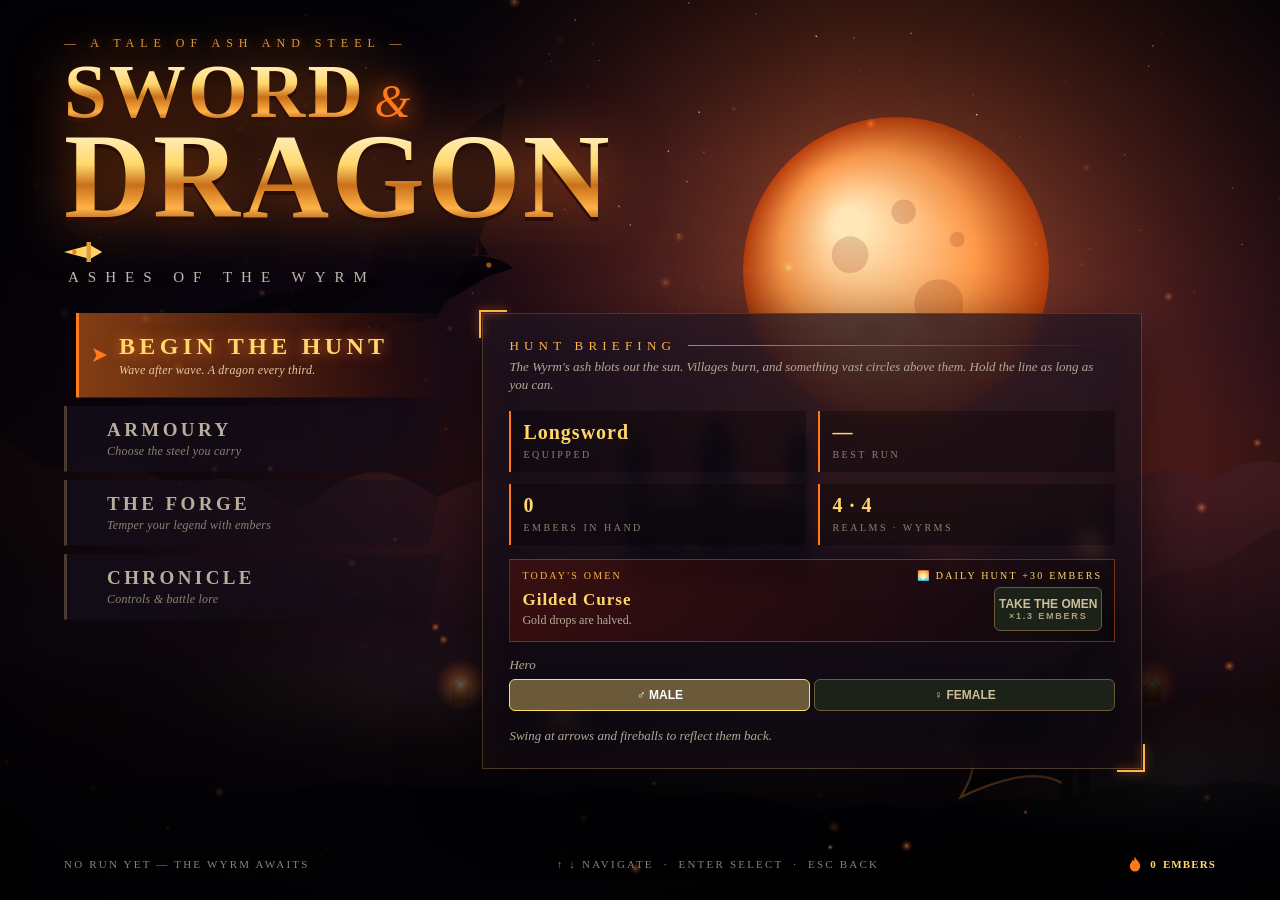
==== commit 776877ca: "Rare Hunts: named rare elites with raid-style mechanics, a rally, a getaway and a hoard Some non-bos" ====
--- a/index.html
+++ b/index.html
@@ -52,6 +52,10 @@
   .recruit-btn:hover { background: #2f5a2f; }
   .recruit-btn b { display: block; font-size: 14px; color: #b2f2bb; margin-bottom: 2px; }
   #boss-hud { position: absolute; top: 76px; left: 50%; transform: translateX(-50%); width: min(460px, 70vw); display: none; flex-direction: column; align-items: center; background: rgba(30, 12, 12, 0.88); border: 2px solid #e03131; border-radius: 10px; padding: 6px 14px; pointer-events: none; z-index: 10; }
+  #boss-hud.rare { background: rgba(16, 18, 26, 0.9); border-color: #ced4da; box-shadow: 0 0 0 2px #495057, 0 0 18px rgba(222,226,230,0.35); }
+  #boss-hud.rare #boss-name { color: #f1f3f5; text-transform: none; }
+  #boss-hud.rare #boss-bar-wrap { border-color: #ced4da; background: #14161c; }
+  #boss-hud.rare #boss-bar-fill { background: linear-gradient(90deg, #868e96, #f8f9fa); }
   #boss-name { color: #ff8787; font-weight: 800; font-size: 14px; letter-spacing: 1px; text-transform: uppercase; }
   #boss-bar-wrap { width: 100%; height: 14px; background: #1f0a0a; border: 1px solid #fa5252; border-radius: 7px; overflow: hidden; margin-top: 4px; position: relative; }
   #boss-bar-fill { height: 100%; width: 100%; background: linear-gradient(90deg, #d9480f, #ff922b); transition: width 0.1s; }
@@ -1088,7 +1092,7 @@
   player = initPlayerExtras(newPlayer());
   gear = { weapon: null, armor: null, trinket: null }; bossKills = 0; introT = 0; lightFlash = 0; rebuildGear();
   wood = 0; treesFelled = 0; camp = null; campStock = 0; enemies = []; props = []; pickups = []; particles = []; floatTexts = []; hazards = [];
-  projectiles = []; meteors = []; rings = []; steeds = []; novas = []; glows = []; slashes = []; bolts = []; ghosts = []; scorches = [];
+  projectiles = []; meteors = []; rings = []; steeds = []; rarePools = []; rareKills = 0; novas = []; glows = []; slashes = []; bolts = []; ghosts = []; scorches = [];
   biomeIdx = -1; companions = []; village = null; pendingRecruit = false; villageResult = null;
   rebuildParty();
   runOmen = meta.omenOn ? todaysOmen() : null;
@@ -1194,6 +1198,7 @@
       }
     }
   }
+  queueRare(w); rarePools = [];
   bloodMoon = false;
   if (w >= 4 && w % 3 === 1 && Math.random() < 0.8) { // BLOOD MOON: a plain wave turns into a dark, crimson-lit swarm for double gold
     bloodMoon = true; bloodMoons++; bmT = 0;
@@ -1233,6 +1238,8 @@
       flying: false, wingPhase: 0, enraged: false, volley: 0, skin: DRAGON_SKINS[biomeIdx], tail: [] };
     for (let i = 0; i < 8; i++) en.tail.push({ x: ex - i * 15, y: ey });
     sfx('roar'); shake = 12; flash('#ff7a2a', 0.25);
+  } else if (type === 'rare') {
+    en = makeRare(base, sc, ds);
   } else if (type === 'shield') {
     const hp = Math.round(135 * sc);
     en = { ...base, type, hp, maxHp: hp, speed: 112, r: 22, damage: Math.round(15 * ds), hasShield: true, shieldHits: 0, maxShieldHits: 3 };
@@ -1250,7 +1257,7 @@
     en = { ...base, type: 'grunt', hp, maxHp: hp, speed: 138, r: 20, damage: Math.round(13 * ds) };
   }
   if (runOmen) { if (runOmen.spd) en.speed *= runOmen.spd; const hm = type === 'dragon' ? (runOmen.drg || 1) : (runOmen.hp || 1); if (hm !== 1) { en.hp = Math.round(en.hp * hm); en.maxHp = en.hp; } }
-  if (type !== 'dragon' && wave >= 3 && Math.random() < (bloodMoon ? 0.22 : Math.min(0.2, 0.04 + wave * 0.012))) makeElite(en);
+  if (type !== 'dragon' && type !== 'rare' && wave >= 3 && Math.random() < (bloodMoon ? 0.22 : Math.min(0.2, 0.04 + wave * 0.012))) makeElite(en);
   if (type === 'dragon') introT = 2.8;
   enemies.push(en);
   spawnBurst(ex, ey - 10, '#c9a227', 10, 'spark');
@@ -1387,7 +1394,7 @@
   if (player.g && player.g.exec && e.hp < e.maxHp * 0.3) dmg = Math.round(dmg * 1.5);
   if (e.barrier > 0) { const ab = Math.min(e.barrier, dmg); e.barrier -= ab; dmg -= ab; e.hitFlash = 0.1; spawnBurst(e.x, e.y - 30, '#d0bfff', 6, 'spark'); if (e.barrier <= 0) addFloatText(e.x, e.y - 50, 'BARRIER DOWN', '#d0bfff', 14); if (dmg <= 0) return true; }
   e.hp -= dmg; e.hitFlash = 0.16;
-  const kb = e.type === 'dragon' ? 0.12 : (e.type === 'brute' ? 0.55 : 1);
+  const kb = e.type === 'dragon' ? 0.12 : (e.type === 'rare' ? 0.3 : (e.type === 'brute' ? 0.55 : 1));
   e.vx += Math.cos(angle) * knockback * kb; e.vy += Math.sin(angle) * knockback * kb;
   spawnBurst(e.x, e.y - 22, crit ? '#ffd43b' : '#ff4d4d', crit ? 14 : 8, 'spark');
   spawnBurst(e.x, e.y - 20, '#ff4d4d', 4, 'dot');
@@ -1424,6 +1431,7 @@
     spawnLoot(e.x - 20, e.y + 8, 0.45); addFloatText(e.x, e.y - 70, e.eName + ' SLAIN', ELITE_AFFIX[e.eAff].col, 16);
     if (e.eAff === 'explosive' && !e.exploded) { e.exploded = true; explosionFx(e.x, e.y, 120, '#ff922b', false); if (Math.hypot(player.x - e.x, player.y - e.y) < 128) damagePlayer(e.damage, e.x, e.y); hurtAllies(e.x, e.y, 120, e.damage); }
   } else if (e.type !== 'dragon' && Math.random() < 0.035 * (1 + gM().luck)) spawnLoot(e.x - 16, e.y + 8, 0);
+  if (e.rare) rareSlain(e);
   if (player.evo && player.evo.aegis) { healPlayer(Math.round(player.maxHp * 0.06)); player.barrier = 1.5; }
   if (e.type === 'dragon') { bossKills++; spawnLoot(e.x - 40, e.y + 14, 1); spawnLoot(e.x + 40, e.y + 14, 0.8); }
   if (e.type === 'bomber' && !e.exploded) {
@@ -2199,9 +2207,11 @@
     if (e.type === 'dragon') updateDragon(e, edt);
     else if (e.type === 'archer') updateArcher(e, edt);
     else if (e.type === 'bomber') updateBomber(e, edt);
+    else if (e.type === 'rare') updateRare(e, edt);
     else updateMelee(e, edt);
   });
   separateEnemies();
+  stepRare(edt);
 
   // --- projectiles ---
   for (let i = projectiles.length - 1; i >= 0; i--) {
@@ -2502,6 +2512,7 @@
       ctx.beginPath(); ctx.ellipse(e.x, e.y, 110, 80, 0, 0, TAU); ctx.fill(); ctx.stroke();
     }
   }
+  drawRareGround();
   // meteor warning rings
   for (const m of meteors) {
     ctx.strokeStyle = `rgba(255,120,30,${0.45 + 0.3 * Math.sin(time * 22)})`; ctx.fillStyle = 'rgba(255,90,20,0.12)'; ctx.lineWidth = 3;
@@ -2536,6 +2547,7 @@
   for (const s of steeds) dr.push({ y: s.y, f: () => drawSteed(s) });
   for (const e of enemies) {
     if (e.type === 'dragon') { if (!e.flying) dr.push({ y: e.y, f: () => drawDragon(e) }); }
+    else if (e.rare) dr.push({ y: e.y, f: () => drawRare(e) });
     else dr.push({ y: e.y, f: () => drawHumanoid(e, false) });
   }
   for (const p of projectiles) dr.push({ y: p.y, f: () => drawProjectile(p) });
@@ -2645,7 +2657,7 @@
     ctx.strokeText(bannerSub, W / 2, H * 0.3 + 30); ctx.fillText(bannerSub, W / 2, H * 0.3 + 30);
     ctx.globalAlpha = 1;
   }
-  drawVillageIndicator();
+  drawVillageIndicator(); drawRareIndicator();
   drawIntro();
   drawSlain(); drawImpactScreen();
   if (joy.active) {
@@ -2665,6 +2677,7 @@
   mctx.fillStyle = '#c86a2a'; for (const p of props) mctx.fillRect(p.x * sx - 1, p.y * sy - 1, 3, 3);
   for (const e of enemies) {
     if (e.type === 'dragon') { mctx.fillStyle = '#ff2a2a'; mctx.beginPath(); mctx.arc(e.x * sx, e.y * sy, 5, 0, TAU); mctx.fill(); }
+    else if (e.rare) { mctx.fillStyle = '#f8f9fa'; mctx.strokeStyle = '#111'; mctx.lineWidth = 1; mctx.beginPath(); for (let i = 0; i < 10; i++) { const a = i / 10 * TAU - Math.PI / 2, rr = i % 2 ? 2.6 : 6; mctx.lineTo(e.x * sx + Math.cos(a) * rr, e.y * sy + Math.sin(a) * rr); } mctx.closePath(); mctx.fill(); mctx.stroke(); }
     else { mctx.fillStyle = e.type === 'archer' ? '#69db7c' : (e.type === 'bomber' ? '#ff922b' : '#ff6b6b'); mctx.fillRect(e.x * sx - 2, e.y * sy - 2, 4, 4); }
   }
   if (camp) { mctx.fillStyle = '#e8a65a'; mctx.fillRect(camp.x * sx - 3, camp.y * sy - 3, 6, 5); }
@@ -2800,8 +2813,8 @@
   }
 }
 
-const TYPE_COL = { grunt: '#c92a2a', shield: '#495057', brute: '#862e9c', archer: '#2f9e44', bomber: '#e67700', squire: '#4c6ef5', ranger: '#12b886', elf: '#2b8a3e', cleric: '#f1f3f5' };
-const EYE_COL = { grunt: '#ff2a2a', shield: '#ff2a2a', brute: '#ffd43b', archer: '#ffe066', bomber: '#ff922b', squire: '#4dabf7', ranger: '#4dabf7', elf: '#8ce99a', cleric: '#74c0fc' };
+const TYPE_COL = { rare: '#3b3f4a', grunt: '#c92a2a', shield: '#495057', brute: '#862e9c', archer: '#2f9e44', bomber: '#e67700', squire: '#4c6ef5', ranger: '#12b886', elf: '#2b8a3e', cleric: '#f1f3f5' };
+const EYE_COL = { rare: '#e7f5ff', grunt: '#ff2a2a', shield: '#ff2a2a', brute: '#ffd43b', archer: '#ffe066', bomber: '#ff922b', squire: '#4dabf7', ranger: '#4dabf7', elf: '#8ce99a', cleric: '#74c0fc' };
 
 // ---------- procedural character animation: bob, lean, squash & stretch, lunge, springs, footsteps ----------
 function charAnim(ent, isPlayer) {
@@ -2829,7 +2842,7 @@
   return a;
 }
 function drawHumanoid(ent, isPlayer) {
-  const type = ent.type, scale = type === 'brute' ? 1.22 : (type === 'bomber' ? 0.9 : 1);
+  const type = ent.type, scale = type === 'rare' ? 1.7 : type === 'brute' ? 1.22 : (type === 'bomber' ? 0.9 : 1);
   const ride = isPlayer && ent.mount; // in the saddle: the horse casts the shadow and the legs hang still
   ctx.save(); ctx.translate(ent.x, ent.y); ctx.scale(scale, scale);
   if (!ride) { ctx.fillStyle = 'rgba(0,0,0,0.34)'; ctx.beginPath(); ctx.ellipse(0, 4, 18, 10, 0, 0, TAU); ctx.fill(); }
@@ -3144,7 +3157,10 @@
   setStyle('foe-ring', 'strokeDashoffset', (169.6 * (hudFx.tot ? foes / hudFx.tot : 1)).toFixed(1));
   setClass('hud-foes', 'clear', foes === 0);
   const boss = enemies.find(e => e.type === 'dragon');
+  const rare = boss ? null : enemies.find(e => e.rare);
+  setClass('boss-hud', 'rare', !!rare);
   if (boss) { setStyle('boss-hud', 'display', 'flex'); setText('boss-name', boss.skin.name + (boss.enraged ? ' — ENRAGED' : '')); setStyle('boss-bar-fill', 'width', `${Math.max(0, boss.hp / boss.maxHp * 100)}%`); }
+  else if (rare) { setStyle('boss-hud', 'display', 'flex'); setText('boss-name', '★ ' + rare.name + (rare.fleeing ? ' — FLEEING' : (rare.cast ? ' — ' + RARE_ABIL[rare.cast.id] : ' · Rare'))); setStyle('boss-bar-fill', 'width', `${Math.max(0, rare.hp / rare.maxHp * 100)}%`); }
   else setStyle('boss-hud', 'display', 'none');
   if (player.dashCd > 0) { setStyle('cd-dash', 'display', 'flex'); setText('cd-dash', player.dashCd.toFixed(1)); } else setStyle('cd-dash', 'display', 'none');
   if (player.spinCd > 0) { setStyle('cd-spin', 'display', 'flex'); setText('cd-spin', player.spinCd.toFixed(1)); } else setStyle('cd-spin', 'display', 'none');
@@ -3206,7 +3222,7 @@
   const b = dailyBonus(); meta.streak = streakNow() + 1; meta.lastDay = dayNum(); return b;
 }
 function runEmbers() {
-  let e = Math.floor(wave * 8 + kills * 0.4 + bossKills * 40 + bloodMoons * 25);
+  let e = Math.floor(wave * 8 + kills * 0.4 + bossKills * 40 + bloodMoons * 25 + rareKills * 30);
   if (runOmen) e = Math.floor(e * runOmen.mul);
   return { base: e, daily: claimDaily() };
 }
@@ -3571,6 +3587,195 @@
   ctx.font = 'bold 11px system-ui, sans-serif'; ctx.textAlign = 'center'; ctx.fillStyle = '#ffe8a3';
   ctx.fillText('🐴 Warhorse', player.x, y - 5);
 }
+
+// ======================= RARE HUNTS: named rare elites with raid-style mechanics =======================
+// On some non-boss waves a named Rare Elite stalks in (silver frame, its own nameplate). It casts
+// telegraphed abilities you dodge by where you stand: Flame Pools under you, a Leaping Slam onto
+// your spot and a Frontal Cleave. At half health it rallies minions; at a quarter it runs for the
+// map edge, and if it gets there it escapes with its treasure. Slain, it drops a hoard.
+var rarePools = [], rareKills = 0;
+const RARE_FIRST = ['Grimfang', 'Morgath', 'Vexra', 'Ulkor', 'Brakka', 'Thrask', 'Old Ironjaw', 'Hagra', 'Zulvex', 'Skarn', 'Murgle', 'Draveth'];
+const RARE_TITLE = ['the Ashmaw', 'the Unbroken', 'the Hungering', 'of the Black Hollow', 'the Gravecaller', 'Bonegnaw', 'the Wretched King', 'the Cinderhide', 'Skullsplitter', 'the Mire-Born'];
+const RARE_ABIL = { pools: 'Flame Pools', slam: 'Leaping Slam', cleave: 'Frontal Cleave' };
+
+function rareChance(w) { return w >= 2 && w % 3 !== 0 ? (w <= 3 ? 0.4 : 0.55) : 0; }
+function queueRare(w) { if (Math.random() < rareChance(w)) waveQueue.splice(Math.floor(waveQueue.length * 0.35), 0, 'rare'); }
+function makeRare(base, sc, ds) {
+  const name = RARE_FIRST[Math.floor(Math.random() * RARE_FIRST.length)] + ' ' + RARE_TITLE[Math.floor(Math.random() * RARE_TITLE.length)];
+  const hp = Math.round(85 * sc * 9);
+  bannerText = 'RARE ELITE'; bannerSub = name + ' hunts you'; bannerT = 3;
+  sfx('roar'); flash('#dfe7f2', 0.3); shake = Math.max(shake, 8);
+  return { ...base, type: 'rare', rare: true, name, hp, maxHp: hp, speed: 96, r: 34, damage: Math.round(22 * ds), abT: 2.5, last: '', cast: null, rallied: false, fleeing: false };
+}
+function rareCast(e, id) {
+  const c = { id, t: 0, dur: id === 'pools' ? 0.9 : (id === 'slam' ? 1.3 : 0.95) };
+  if (id === 'pools') {
+    const spots = [{ x: player.x, y: player.y }];
+    for (let i = 0; i < 2 + (wave >= 7 ? 1 : 0); i++) { const a = rand(0, TAU), d = rand(110, 210); spots.push({ x: player.x + Math.cos(a) * d, y: player.y + Math.sin(a) * d * 0.8 }); }
+    for (const s of spots) rarePools.push({ x: Math.max(60, Math.min(WORLD_W - 60, s.x)), y: Math.max(60, Math.min(WORLD_H - 60, s.y)), r: 74, warn: 1.1, life: 6.5, tick: 0, dmg: Math.round(e.damage * 0.55) });
+  } else if (id === 'slam') { c.sx = e.x; c.sy = e.y; c.tx = player.x; c.ty = player.y; c.R = 125; }
+  else { c.ang = Math.atan2(player.y - e.y, player.x - e.x); c.R = 230; c.half = 1.15; }
+  e.cast = c; e.facing = id === 'cleave' ? c.ang : e.facing;
+  addFloatText(e.x, e.y - 110, RARE_ABIL[id] + '!', '#e9ecef', 17); sfx('cast', e.x, e.y);
+}
+function hitComps(x, y, R, dmg) { for (const c of companions) if (!c.down && Math.hypot(c.x - x, c.y - y) < R + c.r) damageComp(c, dmg, x, y); }
+function rareResolve(e, c) {
+  if (c.id === 'slam') {
+    e.x = c.tx; e.y = c.ty; e.flying = false;
+    if (Math.hypot(player.x - e.x, player.y - e.y) < c.R + 14) damagePlayer(Math.round(e.damage * 1.6), e.x, e.y);
+    hitComps(e.x, e.y, c.R, Math.round(e.damage * 1.2));
+    explosionFx(e.x, e.y, c.R, '#ced4da', true); shake = Math.max(shake, 14); sfx('boom', e.x, e.y);
+    for (let i = 0; i < 10; i++) { const a = rand(0, TAU), s = rand(80, 260); if (particles.length < MAXP) particles.push({ x: e.x, y: e.y, vx: Math.cos(a) * s, vy: Math.sin(a) * s * 0.6 - 60, life: 0.8, maxLife: 0.8, color: '#6c5b4a', size: rand(4, 8), kind: 'dot', g: 380 }); }
+    scorches.push({ x: e.x, y: e.y, r: 60, life: 10 }); if (scorches.length > 30) scorches.shift();
+  } else if (c.id === 'cleave') {
+    const inCone = (x, y, r) => { const d = Math.hypot(x - e.x, y - e.y); return d < c.R + r && Math.abs(normalizeAngle(Math.atan2(y - e.y, x - e.x) - c.ang)) < c.half; };
+    if (inCone(player.x, player.y, 10)) damagePlayer(Math.round(e.damage * 1.8), e.x, e.y);
+    for (const cp of companions) if (!cp.down && inCone(cp.x, cp.y, cp.r)) damageComp(cp, Math.round(e.damage * 1.3), e.x, e.y);
+    slashes.push({ x: e.x, y: e.y - 30, ang: c.ang, dir: 1, life: 0.3, maxLife: 0.3, R: c.R, color: '#e9ecef' });
+    shake = Math.max(shake, 9); sfx('spin', e.x, e.y);
+  }
+}
+function rareFlee(e) {
+  e.fleeing = true; e.cast = null; e.flying = false;
+  const d = [e.y, WORLD_H - e.y, e.x, WORLD_W - e.x], m = d.indexOf(Math.min(...d));
+  e.fx = m === 2 ? 50 : (m === 3 ? WORLD_W - 50 : e.x); e.fy = m === 0 ? 60 : (m === 1 ? WORLD_H - 50 : e.y);
+  addFloatText(e.x, e.y - 110, e.name.split(' ')[0] + ' flees! Stop it!', '#ffd43b', 20); sfx('roar');
+}
+function rareEscape(e) {
+  const i = enemies.indexOf(e); if (i < 0) return;
+  enemies.splice(i, 1); spawnSmoke(e.x, e.y, 12);
+  bannerText = 'IT ESCAPED'; bannerSub = e.name + ' got away with its hoard'; bannerT = 2.5;
+}
+function updateRare(e, dt) {
+  e.atkCd = Math.max(0, e.atkCd - dt);
+  if (!e.rallied && e.hp < e.maxHp * 0.5) { // rally: call minions to its side
+    e.rallied = true; addFloatText(e.x, e.y - 110, 'To me, my kin!', '#e9ecef', 18); sfx('roar'); addRing(e.x, e.y, 200, '#dfe7f2', 0.6, 6);
+    for (let i = 0; i < 3; i++) { spawnEnemy(wave >= 5 && i === 2 ? 'brute' : 'grunt'); const m = enemies[enemies.length - 1], a = i / 3 * TAU; m.x = Math.max(50, Math.min(WORLD_W - 50, e.x + Math.cos(a) * 80)); m.y = Math.max(60, Math.min(WORLD_H - 50, e.y + Math.sin(a) * 60)); waveTotal++; }
+  }
+  if (!e.fleeing && e.hp < e.maxHp * 0.25 && !e.cast) rareFlee(e);
+  if (e.fleeing) {
+    const a = Math.atan2(e.fy - e.y, e.fx - e.x); e.facing = a;
+    e.x += Math.cos(a) * e.speed * 1.75 * dt; e.y += Math.sin(a) * e.speed * 1.75 * dt; e.walkPhase += dt * 14;
+    if (Math.random() < dt * 10 && particles.length < MAXP) particles.push({ x: e.x, y: e.y - 30, vx: rand(-20, 20), vy: rand(-40, -10), life: 0.6, maxLife: 0.6, color: '#ffd43b', size: rand(3, 5), kind: 'dot', g: 120 }); // dropping coins
+    if (Math.hypot(e.fx - e.x, e.fy - e.y) < 24) rareEscape(e);
+    return;
+  }
+  if (e.cast) {
+    const c = e.cast; c.t += dt;
+    if (c.id === 'slam') { const p = Math.max(0, (c.t - 0.35) / (c.dur - 0.35)); if (p > 0) { e.flying = true; e.x = c.sx + (c.tx - c.sx) * p; e.y = c.sy + (c.ty - c.sy) * p; e.hop = Math.sin(p * Math.PI) * 150; } }
+    if (c.t >= c.dur) { e.cast = null; e.hop = 0; rareResolve(e, c); e.atkCd = 0.8; }
+    return;
+  }
+  const dx = player.x - e.x, dy = player.y - e.y, dist = Math.hypot(dx, dy), ta = Math.atan2(dy, dx);
+  e.abT -= dt;
+  if (e.abT <= 0 && e.windup <= 0) {
+    const opts = ['pools', 'slam', 'cleave'].filter(k => k !== e.last && (k !== 'cleave' || dist < 260));
+    const id = opts[Math.floor(Math.random() * opts.length)] || 'pools';
+    e.last = id; e.abT = Math.max(2.6, 4.6 - wave * 0.1); rareCast(e, id); return;
+  }
+  e.facing += normalizeAngle(ta - e.facing) * Math.min(1, 6 * dt);
+  if (e.windup > 0) { e.windup -= dt; if (e.windup <= 0) { e.atkCd = 1.3; if (dist <= e.r + 50) damagePlayer(e.damage, e.x, e.y); } return; }
+  if (dist > e.r + 30) { e.x += Math.cos(ta) * e.speed * dt; e.y += Math.sin(ta) * e.speed * dt; e.walkPhase += dt * e.speed * 0.06; }
+  else if (e.atkCd <= 0) e.windup = 0.38;
+}
+// pools burn the hero, companions and other foes alike: lure the pack into the fire
+function stepRare(dt) {
+  for (let i = rarePools.length - 1; i >= 0; i--) {
+    const p = rarePools[i];
+    if (p.warn > 0) { p.warn -= dt; if (p.warn <= 0) { sfx('fire', p.x, p.y); explosionFx(p.x, p.y, p.r * 0.8, '#ff922b', false); } continue; }
+    p.life -= dt; p.tick -= dt;
+    if (Math.random() < dt * 14 && particles.length < MAXP) { const a = rand(0, TAU), d = rand(0, p.r); particles.push({ x: p.x + Math.cos(a) * d, y: p.y + Math.sin(a) * d * 0.7, vx: rand(-10, 10), vy: rand(-70, -30), life: 0.6, maxLife: 0.6, color: Math.random() < 0.5 ? '#ff7a1a' : '#ffd43b', size: rand(3, 6), kind: 'ember', g: -20 }); }
+    if (p.tick <= 0) {
+      p.tick = 0.45;
+      const inP = (x, y) => Math.hypot(x - p.x, (y - p.y) / 0.7) < p.r;
+      if (inP(player.x, player.y)) damagePlayer(p.dmg, p.x, p.y);
+      for (const c of companions) if (!c.down && inP(c.x, c.y)) damageComp(c, Math.round(p.dmg * 0.6), p.x, p.y);
+      forEachEnemy(o => { if (!o.flying && !o.rare && o.type !== 'dragon' && inP(o.x, o.y)) damageEnemy(o, Math.round(10 + wave * 2.5), Math.atan2(o.y - p.y, o.x - p.x), 40, true); });
+    }
+    if (p.life <= 0) rarePools.splice(i, 1);
+  }
+  if (rarePools.length && !enemies.some(e => e.rare)) for (const p of rarePools) p.life = Math.min(p.life, 1); // the caster is gone: the fires gutter out
+}
+function rareSlain(e) {
+  rareKills++;
+  spawnLoot(e.x - 30, e.y + 10, 0.9); spawnLoot(e.x + 30, e.y + 10, 0.6);
+  const g = Math.round((60 + wave * 12) * goldMul());
+  for (let i = 0; i < 5; i++) pickups.push({ x: e.x + rand(-40, 40), y: e.y + rand(-20, 30), type: 'gold', val: Math.round(g / 5), bob: i });
+  pickups.push({ x: e.x, y: e.y - 20, type: 'potion', bob: 1 });
+  bannerText = 'RARE SLAIN'; bannerSub = e.name + ' · +30 embers'; bannerT = 2.5;
+  addRing(e.x, e.y, 220, '#f8f9fa', 0.7, 8); flash('#f1f3f5', 0.35); slowT = Math.max(slowT, 0.6); sfx('crit');
+  for (let i = 0; i < 3; i++) explosionFx(e.x + rand(-40, 40), e.y + rand(-30, 10), 90, '#dfe7f2', false);
+}
+
+// ---------- drawing ----------
+function drawRareGround() {
+  for (const p of rarePools) {
+    if (p.warn > 0) { // telegraph: pulsing ring with a filling core
+      const k = 1 - p.warn / 1.1, pulse = 0.5 + 0.3 * Math.sin(time * 20);
+      ctx.fillStyle = `rgba(255,90,30,${0.12 + k * 0.18})`; ctx.beginPath(); ctx.ellipse(p.x, p.y, p.r, p.r * 0.7, 0, 0, TAU); ctx.fill();
+      ctx.strokeStyle = `rgba(255,110,40,${pulse})`; ctx.lineWidth = 3; ctx.stroke();
+      ctx.fillStyle = 'rgba(255,170,60,0.35)'; ctx.beginPath(); ctx.ellipse(p.x, p.y, p.r * k, p.r * 0.7 * k, 0, 0, TAU); ctx.fill();
+      continue;
+    }
+    const a = Math.min(1, p.life / 1); ctx.globalAlpha = a;
+    const g = ctx.createRadialGradient(0, 0, 4, 0, 0, p.r); // built in the pool's local space (used after translate)
+    g.addColorStop(0, '#fff3bf'); g.addColorStop(0.35, '#ffa94d'); g.addColorStop(0.75, '#e8590c'); g.addColorStop(1, 'rgba(120,20,0,0)');
+    ctx.save(); ctx.translate(p.x, p.y); ctx.scale(1, 0.7); ctx.fillStyle = g;
+    ctx.beginPath(); for (let i = 0; i <= 20; i++) { const an = i / 20 * TAU, rr = p.r * (0.92 + 0.08 * Math.sin(an * 5 + time * 6 + p.x)); ctx.lineTo(Math.cos(an) * rr, Math.sin(an) * rr); } ctx.fill();
+    ctx.restore(); ctx.globalAlpha = 1;
+  }
+  for (const e of enemies) {
+    if (!e.rare || !e.cast) continue;
+    const c = e.cast, k = Math.min(1, c.t / c.dur), pulse = 0.5 + 0.35 * Math.sin(time * 22);
+    if (c.id === 'slam') {
+      ctx.fillStyle = `rgba(220,230,245,${0.1 + k * 0.2})`; ctx.beginPath(); ctx.ellipse(c.tx, c.ty, c.R, c.R * 0.72, 0, 0, TAU); ctx.fill();
+      ctx.strokeStyle = `rgba(255,80,60,${pulse})`; ctx.lineWidth = 4; ctx.stroke();
+      ctx.strokeStyle = 'rgba(255,255,255,0.7)'; ctx.lineWidth = 2; ctx.beginPath(); ctx.ellipse(c.tx, c.ty, c.R * k, c.R * 0.72 * k, 0, 0, TAU); ctx.stroke();
+    } else if (c.id === 'cleave') {
+      ctx.save(); ctx.translate(e.x, e.y); ctx.scale(1, 0.8);
+      ctx.fillStyle = `rgba(255,70,50,${0.12 + k * 0.25})`; ctx.beginPath(); ctx.moveTo(0, 0); ctx.arc(0, 0, c.R, c.ang - c.half, c.ang + c.half); ctx.closePath(); ctx.fill();
+      ctx.strokeStyle = `rgba(255,90,60,${pulse})`; ctx.lineWidth = 3; ctx.stroke();
+      ctx.fillStyle = 'rgba(255,200,150,0.25)'; ctx.beginPath(); ctx.moveTo(0, 0); ctx.arc(0, 0, c.R * k, c.ang - c.half, c.ang + c.half); ctx.closePath(); ctx.fill();
+      ctx.restore();
+    }
+  }
+}
+function drawRare(e) {
+  const hop = e.hop || 0;
+  // rotating silver rune circle under the rare
+  ctx.save(); ctx.translate(e.x, e.y); ctx.scale(1, 0.7);
+  ctx.strokeStyle = e.fleeing ? 'rgba(255,212,59,0.7)' : 'rgba(225,232,245,0.6)'; ctx.lineWidth = 2;
+  ctx.beginPath(); ctx.arc(0, 0, 50, 0, TAU); ctx.stroke(); ctx.setLineDash([6, 8]); ctx.lineDashOffset = -time * 30;
+  ctx.beginPath(); ctx.arc(0, 0, 58, 0, TAU); ctx.stroke(); ctx.setLineDash([]);
+  for (let i = 0; i < 6; i++) { const a = time * 0.8 + i / 6 * TAU; ctx.fillStyle = 'rgba(235,240,250,0.8)'; ctx.fillRect(Math.cos(a) * 54 - 2, Math.sin(a) * 54 - 2, 4, 4); }
+  ctx.restore();
+  if (hop > 0) { ctx.fillStyle = 'rgba(0,0,0,0.3)'; ctx.beginPath(); ctx.ellipse(e.x, e.y + 4, 34, 12, 0, 0, TAU); ctx.fill(); }
+  ctx.save(); ctx.translate(0, -hop);
+  drawHumanoid(e, false);
+  // horned iron crown and pauldrons on top of the shared body
+  ctx.translate(e.x, e.y); ctx.scale(1.7, 1.7);
+  ctx.fillStyle = '#dee2e6'; ctx.strokeStyle = '#111'; ctx.lineWidth = 1.2;
+  for (const s of [-1, 1]) { ctx.beginPath(); ctx.moveTo(s * 8, -52); ctx.quadraticCurveTo(s * 20, -58, s * 18, -72); ctx.quadraticCurveTo(s * 14, -60, s * 4, -55); ctx.closePath(); ctx.fill(); ctx.stroke(); }
+  ctx.fillStyle = '#adb5bd'; ctx.fillRect(-9, -55, 18, 4);
+  ctx.fillStyle = '#f8f9fa'; for (const x of [-7, 0, 7]) { ctx.beginPath(); ctx.moveTo(x - 2.5, -55); ctx.lineTo(x, -61); ctx.lineTo(x + 2.5, -55); ctx.fill(); }
+  ctx.fillStyle = '#868e96'; for (const s of [-1, 1]) { ctx.beginPath(); ctx.arc(s * 13, -34, 7, 0, TAU); ctx.fill(); ctx.stroke(); }
+  if (e.cast && e.cast.id !== 'slam') { const k = Math.min(1, e.cast.t / e.cast.dur); drawGlow(0, -60, 18 + k * 14, e.cast.id === 'pools' ? '#ff922b' : '#ff6b6b', 0.6 + k * 0.4); }
+  ctx.restore();
+}
+// screen-space arrow towards an off-screen rare
+function drawRareIndicator() {
+  const e = enemies.find(o => o.rare); if (!e) return;
+  const s = worldToScreen(e.x, e.y);
+  if (s.x > 30 && s.x < W - 30 && s.y > 30 && s.y < H - 30) return;
+  const a = Math.atan2(s.y - H / 2, s.x - W / 2), m = 46;
+  const x = Math.max(m, Math.min(W - m, s.x)), y = Math.max(m + 60, Math.min(H - m - 90, s.y));
+  ctx.save(); ctx.translate(x, y); ctx.rotate(a);
+  ctx.fillStyle = e.fleeing ? '#ffd43b' : '#e9ecef'; ctx.strokeStyle = '#111'; ctx.lineWidth = 2;
+  ctx.beginPath(); ctx.moveTo(18, 0); ctx.lineTo(-8, -12); ctx.lineTo(-3, 0); ctx.lineTo(-8, 12); ctx.closePath(); ctx.fill(); ctx.stroke();
+  ctx.restore();
+  ctx.font = "900 15px 'Segoe UI', sans-serif"; ctx.textAlign = 'center'; ctx.lineWidth = 4; ctx.strokeStyle = 'rgba(0,0,0,0.8)';
+  ctx.strokeText('★', x - Math.cos(a) * 20, y - Math.sin(a) * 20 + 5); ctx.fillStyle = '#f8f9fa'; ctx.fillText('★', x - Math.cos(a) * 20, y - Math.sin(a) * 20 + 5);
+}
 // ======================= VISUAL FX: lighting, bloom, weather, fog, grass, ponds, intro, music =======================
 var impactT = 0, impactX = 0, impactY = 0, impactCd = 0, slainT = 0, slainX = 0, slainY = 0, slainName = '';
 let weather = 'clear', wxDrops = [], fogBlobs = [], flies = [], introT = 0, nextBolt = 4, lightFlash = 0;
@@ -3673,6 +3878,7 @@
   if (village) for (const h of village.houses) { if (h.dead) add(h.x, h.y - 14, 150 + 20 * Math.sin(time * 9 + h.x), 0.9); else { add(h.x - 22, h.y - 28, 100, 0.7); add(h.x + 22, h.y - 28, 100, 0.7); } }
   for (const e of enemies) {
     if (e.type === 'dragon') { if (!e.flying) add(e.x, e.y - 40, e.enraged ? 340 : 260, 0.95); }
+    else if (e.rare) add(e.x, e.y - 40 - (e.hop || 0), 200, 0.9);
     else if (e.elite) add(e.x, e.y - 24, 130, 0.8);
     else if (e.type === 'bomber' && e.fuse > 0) add(e.x, e.y - 24, 130, 1);
   }
@@ -3684,6 +3890,7 @@
   if (biomeIdx === 3) for (const L of lavaLights) add(L.x, L.y, 95 + 12 * Math.sin(time * 3 + L.x), 0.55);
   for (const f of flies) add(f.x, f.y - 14, 60, 0.65);
   for (const n of novas) add(n.x, n.y, n.r + 40, 0.5);
+  for (const p of rarePools) if (p.warn <= 0) add(p.x, p.y, p.r * 1.8, Math.min(1, p.life) * 0.9);
   l.globalCompositeOperation = 'source-over'; l.globalAlpha = 1;
   ctx.save(); ctx.setTransform(DPR, 0, 0, DPR, 0, 0); ctx.drawImage(lightCv, 0, 0, W, H); ctx.restore();
 }
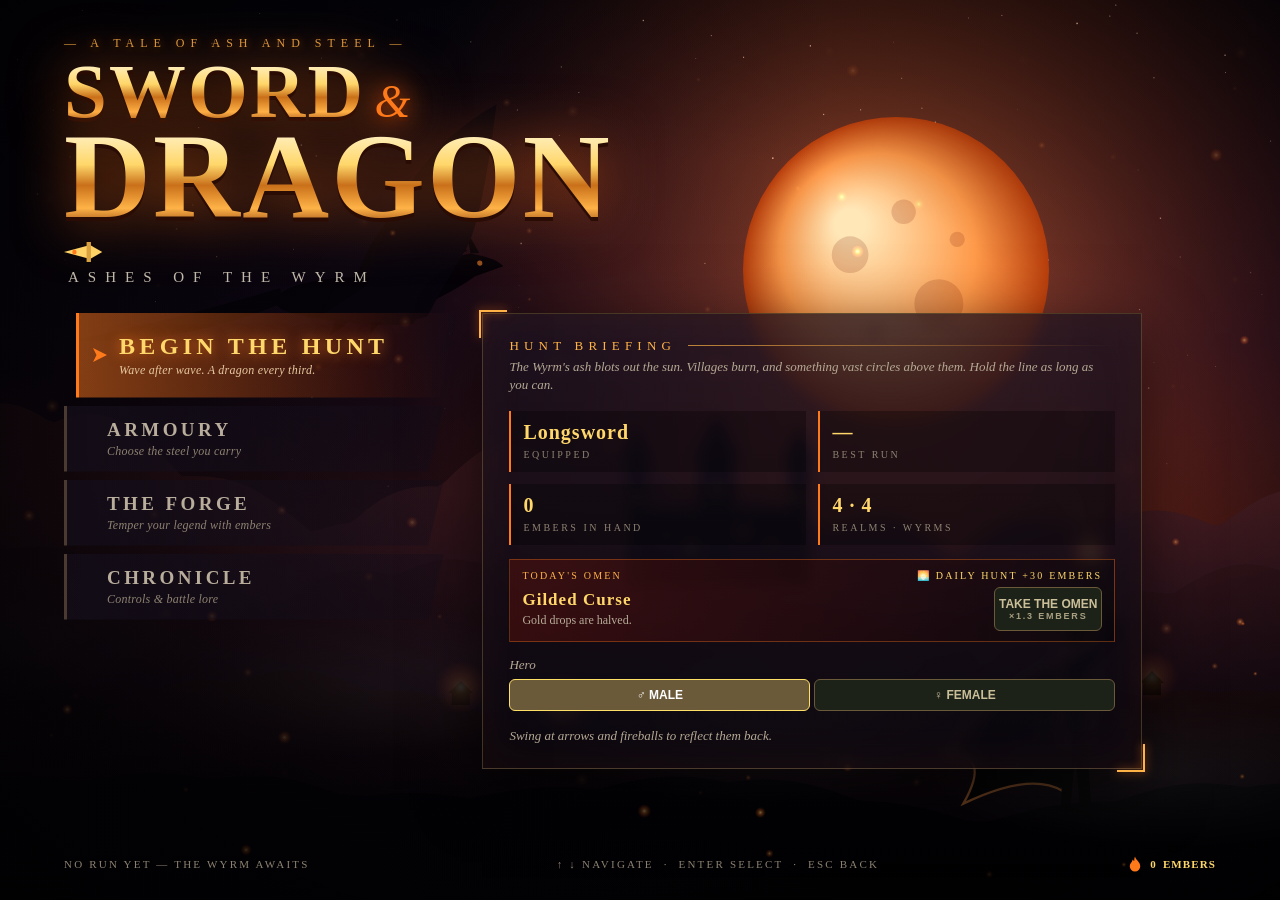
==== commit f7d21987: "Herald's Bounties: WoW-style quests with a quest giver, tracker and turn-in On non-boss waves from w" ====
--- a/index.html
+++ b/index.html
@@ -38,6 +38,13 @@
   #music-btn { position: absolute; top: 86px; right: 60px; z-index: 12; width: 38px; height: 38px; border-radius: 50%; border: 2px solid #8a7346; background: rgba(18,22,16,0.8); color: #fff; font-size: 19px; cursor: pointer; }
   #music-btn.off { color: #777; text-decoration: line-through; opacity: 0.7; }
   #mute { position: absolute; top: 86px; right: 14px; z-index: 12; width: 38px; height: 38px; border-radius: 50%; border: 2px solid #8a7346; background: rgba(18,22,16,0.8); color: #fff; font-size: 17px; cursor: pointer; }
+  #quest-hud { position: absolute; top: 128px; left: 14px; z-index: 10; pointer-events: none; display: none; width: 210px; padding: 7px 10px 8px; background: linear-gradient(180deg, rgba(28,20,10,0.86), rgba(18,13,7,0.78)); border: 1px solid rgba(255,212,59,0.55); border-left: 3px solid #ffd43b; border-radius: 6px; box-shadow: 0 4px 12px rgba(0,0,0,0.45); font-family: Georgia, 'Times New Roman', serif; }
+  #qh-title { color: #ffd43b; font-weight: 700; font-size: 14px; letter-spacing: 0.3px; text-shadow: 0 1px 2px #000; }
+  #qh-obj { color: #f1e6c8; font-size: 12px; margin-top: 2px; text-shadow: 0 1px 2px #000; }
+  #qh-bar { height: 5px; margin-top: 5px; background: rgba(0,0,0,0.5); border-radius: 3px; overflow: hidden; }
+  #qh-fill { display: block; height: 100%; width: 0; background: linear-gradient(90deg, #c98a1c, #ffe066); transition: width 0.25s; }
+  #quest-hud.done { border-color: #ffe066; animation: qhGlow 1s infinite alternate; }
+  @keyframes qhGlow { from { box-shadow: 0 0 4px rgba(255,212,59,0.3); } to { box-shadow: 0 0 16px rgba(255,212,59,0.75); } }
   #party { position: absolute; top: 128px; left: 14px; z-index: 10; pointer-events: none; display: flex; flex-direction: column; gap: 5px; }
   .party-row { background: rgba(18,22,16,0.78); border: 1px solid #5c7a4a; border-radius: 7px; padding: 3px 8px; width: 150px; color: #e9f5e1; font-size: 11px; font-weight: 700; }
   .pbw { height: 6px; background: #1f2a1a; border-radius: 3px; margin-top: 2px; overflow: hidden; }
@@ -303,6 +310,8 @@
     #combo { top: calc(max(10px, env(safe-area-inset-top)) + 162px); }
     #buff-hud { top: calc(max(10px, env(safe-area-inset-top)) + 214px); }
     #party { top: calc(max(10px, env(safe-area-inset-top)) + 162px); left: 10px; }
+    #quest-hud { top: calc(max(10px, env(safe-area-inset-top)) + 162px); left: 10px; width: 168px; padding: 5px 8px 6px; }
+    #qh-title { font-size: 12px; } #qh-obj { font-size: 11px; }
     #minimap { left: 10px; bottom: auto; top: auto; bottom: calc(max(12px, env(safe-area-inset-bottom)) + 84px); width: 112px; height: 87px; }
     #controls { bottom: max(12px, env(safe-area-inset-bottom)); }
   }
@@ -456,6 +465,7 @@
     <b id="enemies-text">0</b><small>FOES</small>
   </div>
 </div>
+<div id="quest-hud"><div id="qh-title"></div><div id="qh-obj"></div><div id="qh-bar"><i id="qh-fill"></i></div></div>
 <div id="party"></div>
 <div id="buff-hud"></div>
 <div id="village-hud"><div id="village-text">🏠 VILLAGE 3/3</div><div id="village-bar-wrap"><div id="village-bar"></div></div></div>
@@ -778,6 +788,14 @@
       nz({ dur: 0.5, vol: v(0.4), brown: true, fl: [3000, 120, 0.8], pan, rev: 0.4 });
       fm({ f: 660, ratio: 3.5, idx: 5, dur: 0.6, vol: v(0.1), pan, rev: 0.4, pv });
       voice({ f: 300, slide: 1200, dur: 0.12, type: 'sawtooth', vol: v(0.06), fl: [800, 5000, 1], pan, rev: 0.2 }); break;
+    case 'scroll': // parchment unfurl and a bright accept chime
+      nz({ dur: 0.18, vol: 0.12, atk: 0.03, fl: [1800, 5200, 1.2, 'bandpass'], rev: 0.15 });
+      fm({ f: 1047, ratio: 2, idx: 1.5, dur: 0.3, vol: 0.08, delay: 0.08, rev: 0.35 });
+      fm({ f: 1568, ratio: 2, idx: 1.2, dur: 0.4, vol: 0.07, delay: 0.16, rev: 0.4 }); break;
+    case 'quest': // quest complete fanfare: rising major arpeggio over a warm chord
+      [523, 659, 784, 1047].forEach((f, i) => fm({ f, ratio: 2, idx: 1.4, dur: 0.5, vol: 0.09, delay: i * 0.09, rev: 0.4 }));
+      voice({ f: 262, dur: 0.9, type: 'triangle', vol: 0.08, atk: 0.04, delay: 0.3, rev: 0.4 });
+      voice({ f: 392, dur: 0.9, type: 'triangle', vol: 0.06, atk: 0.04, delay: 0.3, rev: 0.4 }); break;
     case 'boom':
       duck(0.35, 0.3, 0.5);
       voice({ f: 100, slide: 26, dur: 0.9, type: 'sine', vol: v(0.55), rel: 0.1, rev: 0.25, ...P });
@@ -1092,7 +1110,7 @@
   player = initPlayerExtras(newPlayer());
   gear = { weapon: null, armor: null, trinket: null }; bossKills = 0; introT = 0; lightFlash = 0; rebuildGear();
   wood = 0; treesFelled = 0; camp = null; campStock = 0; enemies = []; props = []; pickups = []; particles = []; floatTexts = []; hazards = [];
-  projectiles = []; meteors = []; rings = []; steeds = []; rarePools = []; rareKills = 0; novas = []; glows = []; slashes = []; bolts = []; ghosts = []; scorches = [];
+  projectiles = []; meteors = []; rings = []; steeds = []; rarePools = []; rareKills = 0; questsDone = 0; novas = []; glows = []; slashes = []; bolts = []; ghosts = []; scorches = [];
   biomeIdx = -1; companions = []; village = null; pendingRecruit = false; villageResult = null;
   rebuildParty();
   runOmen = meta.omenOn ? todaysOmen() : null;
@@ -1126,7 +1144,7 @@
   if (t.hp <= 0) fellTree(t);
 }
 function fellTree(t) {
-  t.hp = 0; t.fell = 0.55; t.regrow = 2; t.grow = 0.45; treesFelled++;
+  t.hp = 0; t.fell = 0.55; t.regrow = 2; t.grow = 0.45; treesFelled++; questEvent('timber');
   sfx('timber', t.x, t.y); shake = Math.max(shake, 5);
   spawnBurst(t.x, t.y - 44, biome.leaf1, 14, 'dot'); spawnBurst(t.x, t.y - 44, biome.leaf2, 8, 'dot'); spawnSmoke(t.x, t.y, 2);
   const logs = 3 + (Math.random() < 0.5 ? 1 : 0);
@@ -1209,6 +1227,7 @@
   }
   if (village) { camp = null; deliverCampStock(true); } else makeCamp();
   spawnTimer = 0.4; bannerT = 3; waveTotal = waveQueue.length;
+  spawnHerald(w);
 }
 function maxAlive() { const two = village && village.towns.length > 1; return Math.min(two ? 15 : 12, 4 + Math.floor(wave / 2) + (village ? 1 : 0) + (two ? 3 : 0) + (bloodMoon ? 2 : 0)); }
 
@@ -1287,7 +1306,7 @@
     if (Math.hypot(e.x - player.x, e.y - player.y) <= R + e.r) {
       hits++;
       if (e.hasShield) {
-        e.hasShield = false; e.stun = 1.1;
+        e.hasShield = false; e.stun = 1.1; questEvent('shield');
         addFloatText(e.x, e.y - 38, 'SHIELD SHATTERED!', '#ffd43b'); spawnBurst(e.x, e.y, '#adb5bd', 14);
       }
       const crit = Math.random() < critCh();
@@ -1349,7 +1368,7 @@
   shake = Math.max(shake, big ? 14 : 9); sfx('boom');
 }
 function destroyProp(idx) {
-  const p = props[idx]; props.splice(idx, 1);
+  const p = props[idx]; props.splice(idx, 1); questEvent('crate');
   if (p.type === 'tnt') {
     explosionFx(p.x, p.y, 175, '#ff922b', true);
     addFloatText(p.x, p.y - 30, 'BOOM!', '#ff922b', 20);
@@ -1380,7 +1399,7 @@
       e.vx += Math.cos(angle) * knockback * 0.45; e.vy += Math.sin(angle) * knockback * 0.45;
       spawnBurst(e.x + Math.cos(e.facing) * 16, e.y - 20 + Math.sin(e.facing) * 16, '#dee2e6', 8, 'spark'); sfx('block');
       if (e.shieldHits >= e.maxShieldHits) {
-        e.hasShield = false; e.stun = 1.2; addFloatText(e.x, e.y - 40, 'SHIELD BROKEN!', '#ffd43b'); shake = 6; gainUlt(4);
+        e.hasShield = false; e.stun = 1.2; questEvent('shield'); addFloatText(e.x, e.y - 40, 'SHIELD BROKEN!', '#ffd43b'); shake = 6; gainUlt(4);
       } else {
         const chip = Math.max(6, Math.round(amount * 0.35)); e.hp -= chip;
         addFloatText(e.x, e.y - 32, `BLOCK (${chip})`, '#ced4da'); gainUlt(1);
@@ -1413,7 +1432,7 @@
 }
 function killEnemy(e) {
   const idx = enemies.indexOf(e); if (idx === -1) return;
-  enemies.splice(idx, 1);
+  enemies.splice(idx, 1); questEvent('kill', e);
   kills++; combo++; comboT = 3.2; bestCombo = Math.max(bestCombo, combo);
   if (frenzyT > 0) frenzyT = Math.min(14, frenzyT + 0.6);
   else if (combo >= FRENZY_AT && frenzyCd <= 0) igniteFrenzy();
@@ -1460,6 +1479,7 @@
     addFloatText(player.x, player.y - 46, 'BLOCKED', '#ffe066', 16); return;
   }
   if (player.mount) dismount('dazed');
+  questEvent('hurt');
   let dmg = Math.max(4, Math.round(amount * Math.max(0.15, 1 - player.armor - gM().dr - (hasBuff('salve') ? 0.2 : 0)) * (player.barrier > 0 ? 0.5 : 1)));
   player.hp -= dmg; player.invuln = 0.65; player.hitFlash = 0.2; shake = 10; flash('#ff2a2a', 0.28);
   combo = Math.floor(combo / 2);
@@ -2085,7 +2105,7 @@
     spawnTimer -= dt;
     if (spawnTimer <= 0 && enemies.length < maxAlive()) { spawnEnemy(waveQueue.shift()); spawnTimer = 1.3; }
   } else if (enemies.length === 0) {
-    if (clearTimer === null) { clearTimer = slainT > 0 ? 3.7 : 1.7; settleVillage(); if (!villageResult) { addFloatText(player.x, player.y - 80, 'WAVE CLEARED!', '#ffd43b', 26); flash('#ffe066', 0.18); } }
+    if (clearTimer === null) { clearTimer = slainT > 0 ? 3.7 : 1.7; settleVillage(); questWaveEnd(); if (!villageResult) { addFloatText(player.x, player.y - 80, 'WAVE CLEARED!', '#ffd43b', 26); flash('#ffe066', 0.18); } }
     else { clearTimer -= dt; if (clearTimer <= 0) { clearTimer = null; openUpgradeModal(); return; } }
   }
 
@@ -2211,7 +2231,7 @@
     else updateMelee(e, edt);
   });
   separateEnemies();
-  stepRare(edt);
+  stepRare(edt); stepQuest(dt);
 
   // --- projectiles ---
   for (let i = projectiles.length - 1; i >= 0; i--) {
@@ -2544,6 +2564,7 @@
   }
   for (const c of companions) { if (c.down) dr.push({ y: c.gy, f: () => drawGrave(c) }); else dr.push({ y: c.y, f: () => drawHumanoid(c, false) }); }
   dr.push({ y: player.y, f: () => { if (frenzyT > 0) drawFrenzyAura(); drawRider(player); if (player.shieldT > 0) drawPlayerShield(); drawMountCast(); } });
+  if (herald) dr.push({ y: herald.y, f: drawHerald });
   for (const s of steeds) dr.push({ y: s.y, f: () => drawSteed(s) });
   for (const e of enemies) {
     if (e.type === 'dragon') { if (!e.flying) dr.push({ y: e.y, f: () => drawDragon(e) }); }
@@ -2637,6 +2658,7 @@
     else { ctx.globalAlpha = 0.85; ctx.fillStyle = a.col; ctx.save(); ctx.translate(a.x, a.y); ctx.rotate(a.ph); ctx.scale(1, 0.5 + 0.5 * Math.sin(a.ph * 2)); ctx.beginPath(); ctx.ellipse(0, 0, a.s * 1.2, a.s * 0.7, 0, 0, TAU); ctx.fill(); ctx.restore(); }
   }
   ctx.globalAlpha = 1;
+  drawHeraldGlyph();
   bloomPass();
   ctx.drawImage(vig, 0, 0, W, H);
   if (state !== 'title' && player.hp < player.maxHp * 0.3) {
@@ -2657,7 +2679,7 @@
     ctx.strokeText(bannerSub, W / 2, H * 0.3 + 30); ctx.fillText(bannerSub, W / 2, H * 0.3 + 30);
     ctx.globalAlpha = 1;
   }
-  drawVillageIndicator(); drawRareIndicator();
+  drawVillageIndicator(); drawRareIndicator(); drawHeraldIndicator();
   drawIntro();
   drawSlain(); drawImpactScreen();
   if (joy.active) {
@@ -2683,6 +2705,7 @@
   if (camp) { mctx.fillStyle = '#e8a65a'; mctx.fillRect(camp.x * sx - 3, camp.y * sy - 3, 6, 5); }
   if (village) for (const h of village.houses) { mctx.fillStyle = h.dead ? '#5a2a1a' : '#ffa94d'; mctx.fillRect(h.x * sx - 3, h.y * sy - 3, 6, 6); }
   mctx.fillStyle = '#69db7c'; for (const c of companions) if (!c.down) mctx.fillRect(c.x * sx - 2, c.y * sy - 2, 4, 4);
+  if (herald && herald.st !== 'thanks') { mctx.font = '900 12px Georgia, serif'; mctx.textAlign = 'center'; mctx.lineWidth = 3; mctx.strokeStyle = '#2b1a05'; const ch = herald.st === 'offer' ? '!' : '?'; mctx.strokeText(ch, herald.x * sx, herald.y * sy + 4); mctx.fillStyle = herald.st === 'active' ? '#ced4da' : '#ffd43b'; mctx.fillText(ch, herald.x * sx, herald.y * sy + 4); }
   mctx.fillStyle = '#4dd4ff'; mctx.beginPath(); mctx.arc(player.x * sx, player.y * sy, 3.5, 0, TAU); mctx.fill();
   const z = baseScale() * (1 + zoomKick);
   mctx.strokeStyle = 'rgba(255,255,255,0.6)'; mctx.lineWidth = 1; mctx.strokeRect(cam.x * sx, cam.y * sy, Math.min(150, W / z * sx), Math.min(117, H / z * sy));
@@ -2813,8 +2836,8 @@
   }
 }
 
-const TYPE_COL = { rare: '#3b3f4a', grunt: '#c92a2a', shield: '#495057', brute: '#862e9c', archer: '#2f9e44', bomber: '#e67700', squire: '#4c6ef5', ranger: '#12b886', elf: '#2b8a3e', cleric: '#f1f3f5' };
-const EYE_COL = { rare: '#e7f5ff', grunt: '#ff2a2a', shield: '#ff2a2a', brute: '#ffd43b', archer: '#ffe066', bomber: '#ff922b', squire: '#4dabf7', ranger: '#4dabf7', elf: '#8ce99a', cleric: '#74c0fc' };
+const TYPE_COL = { herald: '#7048e8', rare: '#3b3f4a', grunt: '#c92a2a', shield: '#495057', brute: '#862e9c', archer: '#2f9e44', bomber: '#e67700', squire: '#4c6ef5', ranger: '#12b886', elf: '#2b8a3e', cleric: '#f1f3f5' };
+const EYE_COL = { herald: '#222', rare: '#e7f5ff', grunt: '#ff2a2a', shield: '#ff2a2a', brute: '#ffd43b', archer: '#ffe066', bomber: '#ff922b', squire: '#4dabf7', ranger: '#4dabf7', elf: '#8ce99a', cleric: '#74c0fc' };
 
 // ---------- procedural character animation: bob, lean, squash & stretch, lunge, springs, footsteps ----------
 function charAnim(ent, isPlayer) {
@@ -2940,6 +2963,12 @@
     ctx.strokeStyle = '#dee2e6'; ctx.lineWidth = 1; ctx.beginPath(); ctx.moveTo(15 * Math.cos(-1.2), 15 * Math.sin(-1.2)); ctx.lineTo(-pull, 0); ctx.lineTo(15 * Math.cos(1.2), 15 * Math.sin(1.2)); ctx.stroke();
     if (ent.aim > 0) { ctx.strokeStyle = '#d6b88a'; ctx.lineWidth = 2; ctx.beginPath(); ctx.moveTo(-pull, 0); ctx.lineTo(18, 0); ctx.stroke(); }
     ctx.restore();
+  } else if (type === 'herald') { // unrolled bounty scroll
+    ctx.save(); ctx.translate(whx, why - 4);
+    ctx.fillStyle = '#f3e3b5'; ctx.strokeStyle = '#7a5a2a'; ctx.lineWidth = 1.2; ctx.fillRect(-2, -14, 14, 22); ctx.strokeRect(-2, -14, 14, 22);
+    ctx.fillStyle = '#c9a46a'; ctx.fillRect(-4, -16, 18, 4); ctx.fillRect(-4, 7, 18, 4);
+    ctx.strokeStyle = '#8a6a3a'; ctx.lineWidth = 1; for (let i = 0; i < 4; i++) { ctx.beginPath(); ctx.moveTo(1, -9 + i * 4); ctx.lineTo(9, -9 + i * 4); ctx.stroke(); }
+    ctx.fillStyle = '#c92a2a'; ctx.beginPath(); ctx.arc(5, 5, 2.4, 0, TAU); ctx.fill(); ctx.restore();
   } else if (type === 'cleric') {
     ctx.strokeStyle = '#a47148'; ctx.lineWidth = 3; ctx.beginPath(); ctx.moveTo(whx, why + 8); ctx.lineTo(whx + Math.cos(wa) * 6, why - 36); ctx.stroke();
     drawGlow(whx + Math.cos(wa) * 6, why - 38, 16 + (ent.windup > 0 ? 10 : 0), '#69db7c', 0.85);
@@ -2977,7 +3006,8 @@
   ctx.globalAlpha = 1;
 
   if (an) ctx.restore();
-  if (ent.ally) {
+  if (type === 'herald') { /* no health bar */ }
+  else if (ent.ally) {
     const bw = 42, pct = Math.max(0, ent.hp / ent.maxHp);
     ctx.fillStyle = 'rgba(0,0,0,0.7)'; ctx.fillRect(-bw / 2, -66, bw, 6);
     ctx.fillStyle = pct > 0.4 ? '#69db7c' : '#ffa94d'; ctx.fillRect(-bw / 2 + 1, -65, (bw - 2) * pct, 4);
@@ -3157,6 +3187,7 @@
   setStyle('foe-ring', 'strokeDashoffset', (169.6 * (hudFx.tot ? foes / hudFx.tot : 1)).toFixed(1));
   setClass('hud-foes', 'clear', foes === 0);
   const boss = enemies.find(e => e.type === 'dragon');
+  updateQuestHud();
   const rare = boss ? null : enemies.find(e => e.rare);
   setClass('boss-hud', 'rare', !!rare);
   if (boss) { setStyle('boss-hud', 'display', 'flex'); setText('boss-name', boss.skin.name + (boss.enraged ? ' — ENRAGED' : '')); setStyle('boss-bar-fill', 'width', `${Math.max(0, boss.hp / boss.maxHp * 100)}%`); }
@@ -3222,7 +3253,7 @@
   const b = dailyBonus(); meta.streak = streakNow() + 1; meta.lastDay = dayNum(); return b;
 }
 function runEmbers() {
-  let e = Math.floor(wave * 8 + kills * 0.4 + bossKills * 40 + bloodMoons * 25 + rareKills * 30);
+  let e = Math.floor(wave * 8 + kills * 0.4 + bossKills * 40 + bloodMoons * 25 + rareKills * 30 + questsDone * 15);
   if (runOmen) e = Math.floor(e * runOmen.mul);
   return { base: e, daily: claimDaily() };
 }
@@ -3451,7 +3482,7 @@
     if (Math.hypot(e.x - player.x, e.y - player.y) > R + e.r) return;
     hits++;
     if (e.type !== 'dragon') e.stun = Math.max(e.stun || 0, 1.3);
-    if (e.hasShield) { e.hasShield = false; addFloatText(e.x, e.y - 40, 'SHIELD SHATTERED!', '#ffd43b'); }
+    if (e.hasShield) { e.hasShield = false; questEvent('shield'); addFloatText(e.x, e.y - 40, 'SHIELD SHATTERED!', '#ffd43b'); }
     const crit = Math.random() < critCh(), a = Math.atan2(e.y - player.y, e.x - player.x);
     // foes are flung away from the rider's line, the struck one hardest
     damageEnemy(e, Math.round(base * (crit ? 2 : 1) * (e === tgt ? 1.4 : 1)), (a + dir) / 2 + (Math.abs(a - dir) > Math.PI ? Math.PI : 0), e === tgt ? 640 : 480, true, crit);
@@ -3464,7 +3495,7 @@
   for (let i = 0; i < 14; i++) { const a = dir + Math.PI + rand(-1.1, 1.1), s = rand(120, 320); if (particles.length < MAXP) particles.push({ x: player.x, y: player.y, vx: Math.cos(a) * s, vy: Math.sin(a) * s * 0.6, life: 0.7, maxLife: 0.7, color: biome.path2, size: rand(5, 10), kind: 'smoke', g: 0 }); }
   shake = Math.max(shake, 16); hitStop = Math.max(hitStop, 0.09); zoomKick = Math.max(zoomKick, 0.07); flash('#fff1c2', 0.25);
   addFloatText(player.x, player.y - 84, 'CAVALRY CHARGE!', '#ffd43b', 26);
-  sfx('charge', player.x, player.y);
+  sfx('charge', player.x, player.y); questEvent('charge');
   // the hero leaps from the saddle into the fray: brief guard, carried momentum
   player.invuln = Math.max(player.invuln, 0.6); player.vx = Math.cos(dir) * 120; player.vy = Math.sin(dir) * 120;
   player.atkCooldown = 0; dismount('charge');
@@ -3775,6 +3806,151 @@
   ctx.restore();
   ctx.font = "900 15px 'Segoe UI', sans-serif"; ctx.textAlign = 'center'; ctx.lineWidth = 4; ctx.strokeStyle = 'rgba(0,0,0,0.8)';
   ctx.strokeText('★', x - Math.cos(a) * 20, y - Math.sin(a) * 20 + 5); ctx.fillStyle = '#f8f9fa'; ctx.fillText('★', x - Math.cos(a) * 20, y - Math.sin(a) * 20 + 5);
+}
+
+// ======================= HERALD'S BOUNTIES: WoW-style quests =======================
+// On non-boss waves from wave 2 a Herald waits near the hero with a gold "!". Walk up to accept a
+// bounty picked to suit the wave (archers, shields, the rare, trees, crates, charges...). A tracker
+// shows progress; when it is done the Herald shows a gold "?": walk back to collect gold, an item
+// and embers. Finish before the wave clears or the bounty is lost (a finished one is still paid).
+var herald = null, quest = null, questsDone = 0;
+const qCount = t => waveQueue.filter(x => x === t).length + enemies.filter(e => e.type === t).length;
+const QUESTS = [
+  { id: 'slay', title: 'Thin the Ranks', unit: 'goblins slain', need: w => 6 + Math.floor(w * 0.8), ok: () => waveQueue.length >= 8 },
+  { id: 'archer', title: 'Cut the Bowstrings', unit: 'archers slain', need: () => Math.min(5, qCount('archer')), ok: () => qCount('archer') >= 3 },
+  { id: 'brute', title: 'Giant Slayer', unit: 'brutes slain', need: () => Math.min(4, qCount('brute')), ok: () => qCount('brute') >= 3 },
+  { id: 'shield', title: 'Shieldbreaker', unit: 'shields broken', need: () => 3, ok: () => qCount('shield') >= 4 },
+  { id: 'rare', title: 'Wanted: Dead', unit: 'rare elite slain', need: () => 1, ok: () => qCount('rare') > 0, w: 4 },
+  { id: 'timber', title: 'Timber for the Town', unit: 'trees felled', need: () => 3, ok: () => trees.filter(treeAlive).length >= 8 },
+  { id: 'crate', title: 'Smash and Grab', unit: 'crates and barrels broken', need: () => 3, ok: () => props.length >= 4 },
+  { id: 'charge', title: 'Cavalry Drill', unit: 'Cavalry Charges landed', need: () => 2, ok: () => typeof cavalryCharge === 'function' },
+  { id: 'clean', title: 'Untouchable', unit: 'slain without being hit', need: () => 8, ok: () => waveQueue.length >= 10 },
+  { id: 'combo', title: 'Blood and Rhythm', unit: 'combo reached', need: w => 12 + Math.min(10, w), ok: () => waveQueue.length >= 14 }
+];
+
+function spawnHerald(w) {
+  herald = null; quest = null;
+  if (w < 2 || w % 3 === 0) return;
+  const pool = []; for (const q of QUESTS) if (q.ok()) for (let i = 0; i < (q.w || 1); i++) pool.push(q);
+  if (!pool.length) return;
+  const def = pool[Math.floor(Math.random() * pool.length)];
+  const a = rand(0, TAU), h = { x: Math.max(80, Math.min(WORLD_W - 80, player.x + Math.cos(a) * 170)), y: Math.max(90, Math.min(WORLD_H - 70, player.y + Math.sin(a) * 120)) };
+  pushOutOfTrees(h, 16);
+  herald = { ...h, type: 'herald', ally: true, fem: Math.random() < 0.5, facing: 0, walkPhase: 0, vx: 0, vy: 0, hitFlash: 0, invuln: 0, r: 16, st: 'offer', def, fade: 1 };
+}
+function acceptQuest() {
+  const d = herald.def;
+  quest = { id: d.id, title: d.title, unit: d.unit, need: Math.max(1, d.need(wave)), prog: 0 };
+  herald.st = 'active';
+  addFloatText(herald.x, herald.y - 100, 'Quest accepted: ' + d.title, '#ffd43b', 17); sfx('scroll');
+  addRing(herald.x, herald.y, 70, '#ffd43b', 0.4, 4);
+}
+// progress hooks, called from the game's own events
+function questEvent(kind, a) {
+  if (!quest || herald.st !== 'active') return;
+  const q = quest, add = n => { q.prog = Math.min(q.need, q.prog + n); if (q.prog >= q.need) questDone(); };
+  if (kind === 'kill') {
+    if (q.id === 'slay' || q.id === 'clean') add(1);
+    else if (q.id === a.type || (q.id === 'rare' && a.rare)) add(1);
+  } else if (kind === 'hurt') { if (q.id === 'clean' && q.prog > 0) { q.prog = 0; addFloatText(player.x, player.y - 92, 'Untouchable: count reset', '#ffa8a8', 14); } }
+  else if (kind === 'combo') { if (q.id === 'combo' && a > q.prog) { q.prog = Math.min(q.need, a); if (q.prog >= q.need) questDone(); } }
+  else if (kind === q.id) add(1); // shield, timber, crate, charge
+}
+function questDone() {
+  herald.st = 'done'; sfx('ready');
+  addFloatText(player.x, player.y - 96, quest.title + ' complete! Return to the Herald', '#ffe066', 17);
+}
+function questReward(atX, atY, courier) {
+  questsDone++;
+  const g = Math.round((40 + wave * 12) * goldMul());
+  for (let i = 0; i < 4; i++) pickups.push({ x: atX + rand(-30, 30), y: atY + 26 + rand(-8, 12), type: 'gold', val: Math.round(g / 4), bob: i });
+  spawnLoot(atX, atY + 40, 0.35 + Math.min(0.4, wave * 0.03));
+  healPlayer(Math.round(player.maxHp * 0.15));
+  bannerText = 'QUEST COMPLETE'; bannerSub = quest.title + ' · +' + g + ' gold · +15 embers'; bannerT = 2.6;
+  flash('#ffe066', 0.25); addRing(atX, atY, 140, '#ffd43b', 0.6, 7); spawnBurst(atX, atY - 50, '#ffd43b', 24, 'spark'); sfx('quest');
+  if (courier) addFloatText(player.x, player.y - 110, 'The Herald sends your reward', '#ffe066', 15);
+  herald.st = 'thanks'; quest = null;
+}
+// wave cleared: pay out a finished bounty, drop an unfinished one
+function questWaveEnd() {
+  if (!herald) return;
+  if (herald.st === 'done') questReward(player.x, player.y, true);
+  else if (herald.st === 'active') { addFloatText(player.x, player.y - 110, 'Bounty failed: ' + quest.title, '#ff8787', 16); quest = null; }
+  herald.st = 'thanks';
+}
+function stepQuest(dt) {
+  if (!herald) return;
+  const d = Math.hypot(player.x - herald.x, player.y - herald.y);
+  herald.facing = Math.atan2(player.y - herald.y, player.x - herald.x);
+  if (herald.st === 'offer' && d < 72) acceptQuest();
+  else if (herald.st === 'done' && d < 80) questReward(herald.x, herald.y, false);
+  else if (herald.st === 'active' && quest.id === 'combo') questEvent('combo', combo);
+  if (herald.st === 'thanks') { herald.fade -= dt * 0.5; if (herald.fade <= 0) herald = null; }
+}
+
+// ---------- drawing ----------
+function drawHerald() {
+  const h = herald; if (!h) return;
+  ctx.save(); ctx.globalAlpha = Math.max(0, Math.min(1, h.fade));
+  drawHumanoid(h, false);
+  // feathered cap
+  ctx.translate(h.x, h.y);
+  ctx.fillStyle = '#5f3dc4'; ctx.strokeStyle = '#111'; ctx.lineWidth = 1.5;
+  ctx.beginPath(); ctx.ellipse(0, -51, 13, 5, 0, 0, TAU); ctx.fill(); ctx.stroke();
+  ctx.beginPath(); ctx.arc(0, -53, 9, Math.PI, TAU); ctx.fill(); ctx.stroke();
+  ctx.strokeStyle = '#ffd43b'; ctx.lineWidth = 2.5; ctx.beginPath(); ctx.moveTo(6, -56); ctx.quadraticCurveTo(18, -70, 24, -64 + Math.sin(time * 3) * 2); ctx.stroke();
+  ctx.restore();
+}
+// the quest marker is drawn after lighting and darkness (screen space) so it always glows, even under a Blood Moon
+function drawHeraldGlyph() {
+  const h = herald; if (!h || !(h.st === 'offer' || h.st === 'done' || h.st === 'active')) return;
+  const p = worldToScreen(h.x, h.y - 88), z = baseScale() * (1 + zoomKick);
+  ctx.save(); ctx.translate(p.x, p.y); ctx.scale(z, z); drawQuestGlyph(0, 0, h.st === 'offer' ? '!' : '?', h.st === 'active'); ctx.restore();
+}
+function drawQuestGlyph(x, y, ch, grey) {
+  const b = Math.sin(time * 3.2) * 5;
+  if (!grey) drawGlow(x, y + b - 12, 34, '#ffd43b', 0.55 + 0.2 * Math.sin(time * 5));
+  ctx.font = "900 38px Georgia, 'Times New Roman', serif"; ctx.textAlign = 'center'; ctx.lineJoin = 'round';
+  ctx.lineWidth = 6; ctx.strokeStyle = '#2b1a05'; ctx.strokeText(ch, x, y + b);
+  const g = ctx.createLinearGradient(0, y + b - 30, 0, y + b);
+  if (grey) { g.addColorStop(0, '#dee2e6'); g.addColorStop(1, '#868e96'); } else { g.addColorStop(0, '#fff3bf'); g.addColorStop(0.5, '#ffd43b'); g.addColorStop(1, '#e8890c'); }
+  ctx.fillStyle = g; ctx.fillText(ch, x, y + b);
+}
+// screen-edge glyph pointing to the Herald when it has something for you
+function drawHeraldIndicator() {
+  const h = herald; if (!h || (h.st !== 'offer' && h.st !== 'done')) return;
+  const s = worldToScreen(h.x, h.y - 40);
+  if (s.x > 30 && s.x < W - 30 && s.y > 30 && s.y < H - 30) return;
+  const a = Math.atan2(s.y - H / 2, s.x - W / 2), m = 40;
+  const x = Math.max(m, Math.min(W - m, s.x)), y = Math.max(m + 70, Math.min(H - m - 100, s.y));
+  ctx.save(); ctx.translate(x, y); ctx.rotate(a);
+  ctx.fillStyle = '#ffd43b'; ctx.strokeStyle = '#2b1a05'; ctx.lineWidth = 2;
+  ctx.beginPath(); ctx.moveTo(20, 0); ctx.lineTo(4, -10); ctx.lineTo(4, 10); ctx.closePath(); ctx.fill(); ctx.stroke();
+  ctx.restore();
+  ctx.save(); ctx.font = "900 26px Georgia, serif"; ctx.textAlign = 'center'; ctx.lineWidth = 5; ctx.strokeStyle = '#2b1a05';
+  ctx.strokeText(h.st === 'offer' ? '!' : '?', x - Math.cos(a) * 6, y + 9); ctx.fillStyle = '#ffd43b'; ctx.fillText(h.st === 'offer' ? '!' : '?', x - Math.cos(a) * 6, y + 9); ctx.restore();
+}
+// quest tracker (HTML, left column above the party list)
+function updateQuestHud() {
+  const h = herald, st = h ? h.st : '';
+  const show = st === 'offer' || st === 'active' || st === 'done';
+  setStyle('quest-hud', 'display', show ? 'block' : 'none');
+  setClass('quest-hud', 'done', st === 'done');
+  if (show) {
+    if (st === 'offer') { setText('qh-title', '❗ A Herald has a bounty'); setText('qh-obj', 'Walk to the Herald to accept'); setStyle('qh-fill', 'width', '0%'); }
+    else if (st === 'active') { setText('qh-title', quest.title); setText('qh-obj', `${quest.prog}/${quest.need} ${quest.unit}`); setStyle('qh-fill', 'width', `${Math.round(quest.prog / quest.need * 100)}%`); }
+    else { setText('qh-title', '✔ ' + h.def.title); setText('qh-obj', 'Return to the Herald for your reward'); setStyle('qh-fill', 'width', '100%'); }
+  }
+  // keep clear of the boss / rare nameplate where they share the top-left (phones, narrow windows)
+  const qh = $('quest-hud'), bh = $('boss-hud');
+  let dy = 0;
+  if (show && hudCache['boss-huddisplay'] === 'flex' && bh.getBoundingClientRect && qh.getBoundingClientRect) {
+    const b = bh.getBoundingClientRect(), q = qh.getBoundingClientRect();
+    if (b.left < q.right && b.right > q.left) dy = Math.max(0, Math.ceil(b.bottom + 8 - qh.offsetTop));
+  }
+  setStyle('quest-hud', 'transform', dy ? `translateY(${dy}px)` : '');
+  const off = show && qh.offsetHeight ? qh.offsetHeight + 8 + dy : 0;
+  setStyle('party', 'transform', off ? `translateY(${off}px)` : '');
 }
 // ======================= VISUAL FX: lighting, bloom, weather, fog, grass, ponds, intro, music =======================
 var impactT = 0, impactX = 0, impactY = 0, impactCd = 0, slainT = 0, slainX = 0, slainY = 0, slainName = '';
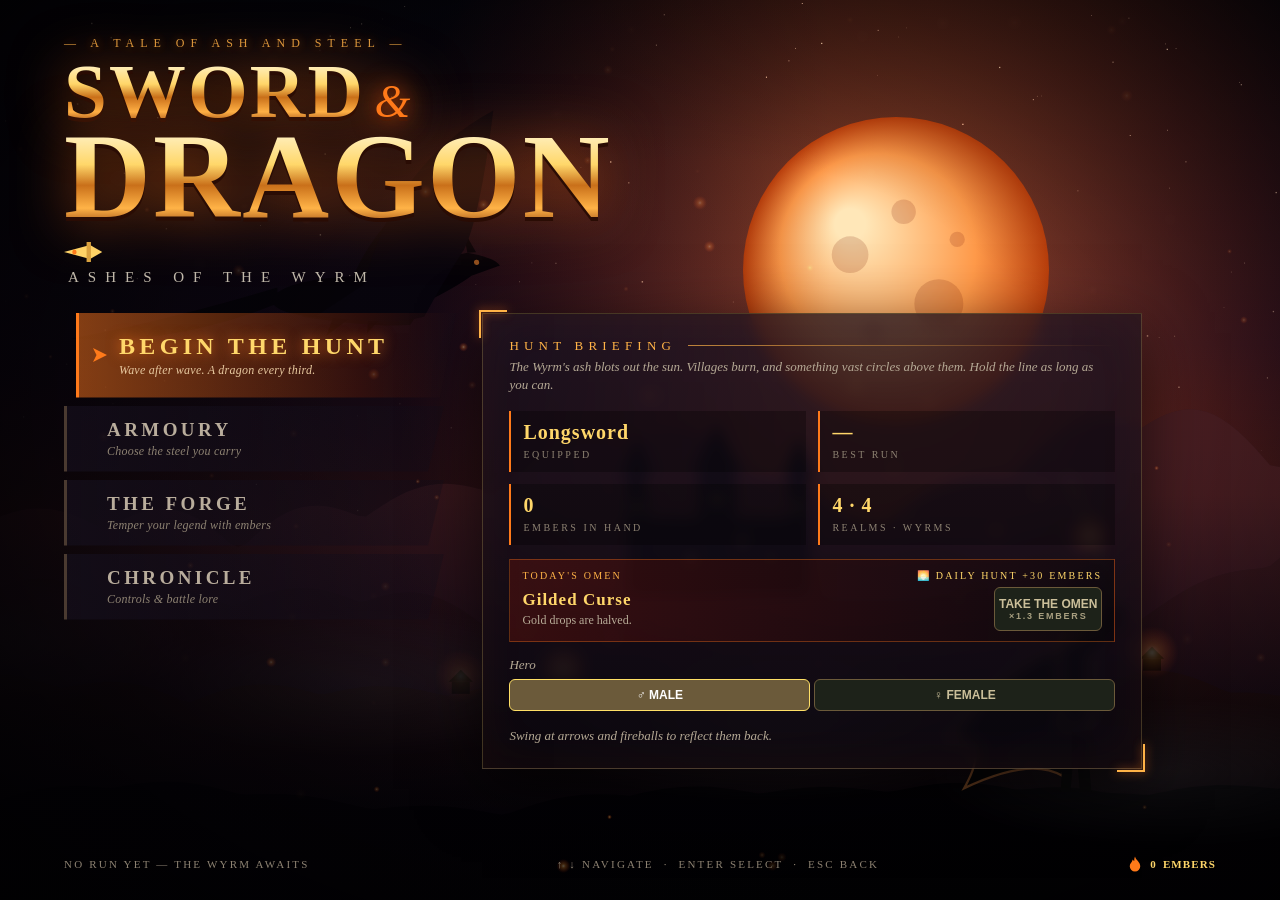
==== commit 2d9b1d42: "The Waystone: every cleared wave saves the whole run, with Continue, Rest Here and carry-to-another-" ====
--- a/index.html
+++ b/index.html
@@ -160,6 +160,26 @@
   .si-price.no small { font-size: 10px; letter-spacing: 0.02em; opacity: 1; }
   .shop-item .hire-seg { padding: 0 10px 9px; gap: 6px; }
   .shop-item .hire-n { min-height: 34px; font-family: var(--serif); border-radius: 4px; }
+  /* the waystone (run saves) */
+  #waystone { width: 100%; max-width: 560px; padding: 4px 12px 0; }
+  .ws-card { display: flex; align-items: center; gap: 12px; padding: 10px 14px; border: 1px solid rgba(127,224,255,0.35); border-radius: 8px; background: radial-gradient(120% 140% at 0% 50%, rgba(127,224,255,0.16), rgba(16,14,28,0.9) 60%); box-shadow: 0 0 22px rgba(127,224,255,0.12) inset; }
+  .ws-card.off { border-color: #4a4350; filter: grayscale(0.7); }
+  .ws-stone { flex: none; width: 40px; height: 54px; }
+  .ws-runes { animation: wsGlow 2.4s ease-in-out infinite; filter: drop-shadow(0 0 4px #7fe0ff); }
+  @keyframes wsGlow { 0%, 100% { opacity: 0.55; } 50% { opacity: 1; } }
+  .ws-t { display: flex; flex-direction: column; gap: 3px; min-width: 0; }
+  .ws-t b { font-family: var(--serif); font-size: 14px; letter-spacing: 0.16em; color: #bdf0ff; }
+  .ws-t span { font-family: Georgia, serif; font-size: 12.5px; color: #cfd8e3; line-height: 1.35; }
+  .ws-row { display: flex; gap: 8px; margin-top: 8px; }
+  .ws-b { all: unset; box-sizing: border-box; flex: 1 1 0; min-height: 44px; display: flex; align-items: center; justify-content: center; text-align: center; padding: 8px 10px; border: 1px solid rgba(127,224,255,0.45); border-radius: 6px; background: rgba(127,224,255,0.1); color: #bdf0ff; font-family: var(--serif); font-weight: 800; font-size: 11.5px; letter-spacing: 0.1em; cursor: pointer; touch-action: manipulation; -webkit-tap-highlight-color: transparent; }
+  .ws-b:active, .ws-b:hover { background: rgba(127,224,255,0.25); }
+  .ws-msg { min-height: 16px; margin-top: 4px; font-size: 11.5px; color: #8ce99a; text-align: center; }
+  .saga-hd { display: flex; gap: 12px; align-items: center; margin-bottom: 12px; } .saga-hd .ws-stone { width: 46px; height: 62px; }
+  .saga-row { display: flex; flex-wrap: wrap; gap: 6px; margin-top: 10px; }
+  .saga-row .ub { display: inline-flex; align-items: center; gap: 3px; padding: 3px 8px; background: rgba(0,0,0,0.35); border: 1px solid rgba(255,215,106,0.25); border-radius: 4px; font-size: 14px; } .saga-row .ub b { font-size: 11px; color: var(--gold); }
+  .saga-g { padding: 3px 9px; border: 1px solid var(--rc); border-left-width: 3px; border-radius: 4px; background: rgba(0,0,0,0.35); color: var(--rc); font-family: Georgia, serif; font-size: 12px; }
+  .tm-buy.saga-go { flex: 1 1 100%; font-size: 15px; padding: 12px 14px; background: linear-gradient(180deg, rgba(127,224,255,0.3), rgba(127,224,255,0.1)); border-color: #7fe0ff; color: #e6fbff; }
+  .saga-msg { font-size: 11px; color: #8ce99a; }
   .mc-foot { position: sticky; bottom: 0; z-index: 3; width: 100%; margin-top: auto; padding: 18px 16px max(14px, env(safe-area-inset-bottom)); display: flex; justify-content: center; background: linear-gradient(0deg, #0a070d 65%, rgba(10,7,13,0)); }
   #merchant-go { width: 100%; max-width: 420px; min-height: 52px; font-size: 14px; padding: 14px 16px; touch-action: manipulation; }
   @media (max-width: 420px) { .si-ico { width: 38px; height: 38px; font-size: 22px; } .si-txt b { font-size: 14px; } .shop-buy { gap: 10px; padding: 9px 10px; } }
@@ -523,6 +543,7 @@
   </div>
   <p class="mc-blurb">Hired blades and brews last a few waves, then they're gone.</p>
   <div id="shop-box"></div>
+  <div id="waystone"></div>
   <div class="mc-foot"><button class="btn-restart" id="merchant-go">CONTINUE TO NEXT WAVE</button></div>
 </div>
 
@@ -549,7 +570,7 @@
 
 <div class="modal" id="pause-modal">
   <h2>PAUSED</h2>
-  <p>Tap Resume to continue</p>
+  <p id="pause-note">Tap Resume to continue</p>
   <button class="btn-restart" id="resume-btn">RESUME</button>
   <button class="btn-restart tm-menu-btn" id="quit-btn" style="background:linear-gradient(180deg,#8c93a6,#4a4f5e)">MAIN MENU</button>
 </div>
@@ -1050,7 +1071,7 @@
   try { if (document.execCommand('copy')) { ok = true; $('go-copy').textContent = 'COPIED!'; } } catch (e) {}
   if (!ok) $('go-copy').textContent = 'PRESS AND HOLD THE CODE TO COPY';
 });
-$('tm-go').addEventListener('click', () => { initAudio(); beginRun(); });
+$('tm-go').addEventListener('click', () => { initAudio(); if (readSaga()) continueSaga(); else beginRun(); }); // with a saga waiting, the big phone button continues it
 
 function getInput() {
   let ix = joy.dx, iy = joy.dy;
@@ -1111,6 +1132,7 @@
   gear = { weapon: null, armor: null, trinket: null }; bossKills = 0; introT = 0; lightFlash = 0; rebuildGear();
   wood = 0; treesFelled = 0; camp = null; campStock = 0; enemies = []; props = []; pickups = []; particles = []; floatTexts = []; hazards = [];
   projectiles = []; meteors = []; rings = []; steeds = []; rarePools = []; rareKills = 0; questsDone = 0; novas = []; glows = []; slashes = []; bolts = []; ghosts = []; scorches = [];
+  runId = newRunId(); runPaid = 0;
   biomeIdx = -1; companions = []; village = null; pendingRecruit = false; villageResult = null;
   rebuildParty();
   runOmen = meta.omenOn ? todaysOmen() : null;
@@ -1496,7 +1518,7 @@
     addFloatText(player.x, player.y - 80, 'SECOND WIND!', '#69db7c', 24); flash('#69db7c', 0.5); addRing(player.x, player.y, 160, '#69db7c', 0.6, 8); return;
   }
   if (player.hp <= 0) {
-    player.hp = 0; state = 'gameover'; sfx('death');
+    player.hp = 0; state = 'gameover'; sfx('death'); sagaRunOver();
     const re = runEmbers(), earned = re.base + re.daily; meta.embers += earned; saveMeta(); $('go-code').value = metaCode(); $('go-copy').textContent = 'COPY SAVE CODE'; goSaveUI(); 
     const prevBest = bestWave;
     if (wave > bestWave) { bestWave = wave; try { localStorage.setItem('swordDragonBestWave', String(bestWave)); } catch (e) {} }
@@ -1509,7 +1531,7 @@
 function cashOutRun() {
   if (!player || state === 'gameover' || kills < 1) return;
   const re = runEmbers(), earned = re.base + re.daily;
-  meta.embers += earned; saveMeta();
+  meta.embers += earned; saveMeta(); sagaNotePaid();
   if (wave > bestWave) { bestWave = wave; try { localStorage.setItem('swordDragonBestWave', String(bestWave)); } catch (e) {} }
 }
 function normalizeAngle(a) { while (a > Math.PI) a -= TAU; while (a < -Math.PI) a += TAU; return a; }
@@ -1639,7 +1661,7 @@
 function openMerchant() { shopFlash = ''; renderShop(); $('merchant-modal').scrollTop = 0; $('merchant-modal').style.display = 'flex'; }
 function closeMerchant() {
   if ($('merchant-modal').style.display === 'none') return;
-  $('merchant-modal').style.display = 'none'; wave++; state = 'play'; startWave(wave); sfx('wave');
+  $('merchant-modal').style.display = 'none'; wave++; state = 'play'; inscribeSaga(wave); startWave(wave); sfx('wave');
 }
 $('merchant-go').addEventListener('click', closeMerchant);
 function applyUpgrade(id) {
@@ -3255,7 +3277,8 @@
 function runEmbers() {
   let e = Math.floor(wave * 8 + kills * 0.4 + bossKills * 40 + bloodMoons * 25 + rareKills * 30 + questsDone * 15);
   if (runOmen) e = Math.floor(e * runOmen.mul);
-  return { base: e, daily: claimDaily() };
+  const base = Math.max(0, e - runPaid); runPaid += base; // a resumed saga is never paid twice
+  return { base, daily: claimDaily() };
 }
 
 const FORGE = [
@@ -4837,7 +4860,7 @@
   ml.innerHTML = MENU.map((m, i) => `<button class="tm-item${i === menuIdx ? ' sel' : ''}${i === 0 ? ' primary' : ''}" data-i="${i}"><span class="tm-cur"></span><span class="tm-lab">${m.label}</span><small>${m.sub}</small></button>`).join('');
   ml.querySelectorAll('.tm-item').forEach((b, i) => {
     b.onmouseenter = () => { if (menuIdx !== i && !beginning) { menuIdx = i; panelFocus = false; subIdx = 0; uiTone(520); renderMenu(); } };
-    b.onclick = () => { initAudio(); menuIdx = i; if (i === 0) beginRun(); else { panelFocus = true; subIdx = i === 1 ? Math.max(0, Object.keys(WEAPONS).indexOf(selectedWeapon)) : 0; uiTone(660); renderMenu(); const pn = $('menu-panel'); if (window.matchMedia && window.matchMedia('(max-width:960px)').matches && pn.scrollIntoView) pn.scrollIntoView({ behavior: 'smooth', block: 'start' }); } };
+    b.onclick = () => { initAudio(); menuIdx = i; if (MENU[i].id === 'play') beginRun(); else if (MENU[i].id === 'cont') continueSaga(); else { panelFocus = true; subIdx = i === 1 ? Math.max(0, Object.keys(WEAPONS).indexOf(selectedWeapon)) : 0; uiTone(660); renderMenu(); const pn = $('menu-panel'); if (window.matchMedia && window.matchMedia('(max-width:960px)').matches && pn.scrollIntoView) pn.scrollIntoView({ behavior: 'smooth', block: 'start' }); } };
   });
   const id = MENU[menuIdx].id, p = $('menu-panel'), keys = Object.keys(WEAPONS);
   p.className = panelFocus ? 'focus' : '';
@@ -4849,6 +4872,8 @@
       ${omenCard()}
       <div class="tm-pd" style="margin:14px 0 4px">Hero</div><div class="hire-seg" id="hero-seg"><button class="hire-n${meta.hero !== 'f' ? ' on' : ''}" data-h="m">♂ MALE</button><button class="hire-n${meta.hero === 'f' ? ' on' : ''}" data-h="f">♀ FEMALE</button></div>
       <div class="tm-pd" style="margin:16px 0 0">${TIPS[Math.floor(time * 0.1 + menuIdx) % TIPS.length].replace(/<\/?b>/g, '')}</div>`;
+  } else if (id === 'cont') {
+    h = sagaPanelHtml();
   } else if (id === 'armoury') {
     h = `<div class="tm-ph">THE ARMOURY</div><div class="tm-pd">Every blade fights differently. Unlock new steel with embers earned in battle.</div><div class="tm-weps">` + keys.map((k, i) => {
       const w = WEAPONS[k], un = !!meta.unlocked[k], eq = selectedWeapon === k;
@@ -4863,8 +4888,8 @@
     const K = [['W A S D', 'Move'], ['SPACE', 'Dash'], ['E', 'Spin'], ['Q', 'Meteor Storm'], ['F', 'Cast (3 charges)'], ['P', 'Pause'], ['M', 'Mute'], ['G', 'Hero (title screen)']];
     h = `<div class="tm-ph">CHRONICLE</div><div class="tm-pd">Your sword strikes on its own &mdash; you decide where to stand.</div><div class="tm-keys-grid">` + K.map(k => `<div class="tm-k"><span class="tm-cap">${k[0]}</span>${k[1]}</div>`).join('') + `<div class="tm-k"><span class="tm-cap">DRAG</span>Touch move</div></div><ul class="tm-tips">` + TIPS.slice(0, 5).map(t => `<li>${t}</li>`).join('') + '</ul>' + featsHtml();
   }
-  if (id !== 'play') h += '<button class="tm-back show" id="tm-back">◀ BACK TO MENU</button>';
-  p.innerHTML = h;
+  if (id !== 'play' && id !== 'cont') h += '<button class="tm-back show" id="tm-back">◀ BACK TO MENU</button>';
+  p.innerHTML = h; if (id === 'cont') bindSagaPanel();
   const ta = $('tm-code');
   if (ta) { ta.addEventListener('keydown', e => e.stopPropagation()); ta.onclick = () => { try { ta.select(); } catch (e) {} };
     $('tm-load').onclick = () => { const ok = loadCode(ta.value); if (ok) renderMenu(); else $('tm-codemsg').textContent = 'That code is not valid.'; }; }
@@ -4946,7 +4971,7 @@
   if (c === 'KeyG') { setHero(meta.hero === 'f' ? 'm' : 'f'); return; }
   if (!panelFocus) {
     if (up) moveMenu(-1); else if (dn) moveMenu(1);
-    else if (ok || rt) { if (id === 'play') beginRun(); else if (id !== 'lore') { panelFocus = true; subIdx = id === 'armoury' ? Math.max(0, wk.indexOf(selectedWeapon)) : 0; uiTone(660); renderMenu(); } }
+    else if (ok || rt) { if (id === 'play') beginRun(); else if (id === 'cont') continueSaga(); else if (id !== 'lore') { panelFocus = true; subIdx = id === 'armoury' ? Math.max(0, wk.indexOf(selectedWeapon)) : 0; uiTone(660); renderMenu(); } }
     return;
   }
   if (c === 'Escape' || (lf && (id !== 'armoury' || subIdx % 2 === 0))) { panelFocus = false; uiTone(400); renderMenu(); return; }
@@ -5170,11 +5195,195 @@
 }
 var _renderMenuBase = renderMenu;
 renderMenu = function () { _renderMenuBase(); renderDuel(); };
+
+// ======================= THE WAYSTONE: RUN SAVES =======================
+// Every cleared wave inscribes the whole run (hero, build, gear, party, gold, buffs) as a "saga".
+// The title menu offers CONTINUE; the merchant screen shows the waystone with REST HERE (save & quit)
+// and CARRY TO ANOTHER DEVICE (a #run= link, which also rescues players whose viewer blocks storage,
+// and bridges Safari and a Home Screen app, which keep separate storage on iOS).
+var runId = '', runPaid = 0, sagaMem = null; // sagaMem: in-memory copy for viewers that block localStorage
+const SAGA_KEY = 'swordDragonSaga';
+const SAGA_SKIP = { x: 1, y: 1, vx: 1, vy: 1, mount: 1, mountCast: 1, mountIn: 1, mountT: 1, dashTime: 1, spinTime: 1, invuln: 1, hitFlash: 1, atkTimer: 1, shieldT: 1, barrier: 1, walkPhase: 1, down: 1, rev: 1, windup: 1, stun: 1, gx: 1, gy: 1 };
+function primsOf(o) { const r = {}; for (const k in o) { const v = o[k]; if (SAGA_SKIP[k]) continue; if ((typeof v === 'number' && Number.isFinite(v)) || typeof v === 'boolean' || (typeof v === 'string' && v.length < 60)) r[k] = v; } return r; }
+function newRunId() { return Date.now().toString(36) + Math.floor(Math.random() * 1e6).toString(36); }
+
+function sagaSnapshot(w) {
+  return {
+    v: 1, id: runId, w, t: Date.now(), wp: player.weapon || selectedWeapon, hero: meta.hero,
+    gold, kills, bc: bestCombo, bm: bloodMoons, fc: frenzyCount, bk: bossKills, rk: rareKills, qd: questsDone, tf: treesFelled, wood, cs: campStock,
+    buffs: Object.assign({}, activeBuffs), omen: runOmen ? runOmen.id : '', paid: runPaid,
+    p: Object.assign(primsOf(player), { upg: Object.assign({}, player.upg), evo: Object.assign({}, player.evo) }),
+    gear: SLOTS.map(s => gear[s] ? { slot: s, rarity: gear[s].rarity, name: gear[s].name, power: gear[s].power, aff: gear[s].aff.map(a => ({ k: a.k, v: a.v })) } : null),
+    comp: companions.map(primsOf)
+  };
+}
+function sagaCode(s) { try { return btoa(unescape(encodeURIComponent(JSON.stringify(s)))); } catch (e) { return ''; } }
+function sagaParse(code) {
+  try {
+    const s = JSON.parse(decodeURIComponent(escape(atob(String(code || '').trim()))));
+    if (!s || s.v !== 1 || !WEAPONS[s.wp] || !s.p || typeof s.p !== 'object') return null;
+    s.w = Math.floor(Number(s.w)); if (!(s.w >= 2 && s.w <= 999)) return null;
+    return s;
+  } catch (e) { return null; }
+}
+function readSaga() {
+  let s = null;
+  try { const c = localStorage.getItem(SAGA_KEY); if (c) s = sagaParse(c); } catch (e) {}
+  return s || sagaMem;
+}
+function writeSaga(s) { sagaMem = s; try { localStorage.setItem(SAGA_KEY, sagaCode(s)); } catch (e) {} }
+function clearSaga() { sagaMem = null; try { localStorage.removeItem(SAGA_KEY); } catch (e) {} }
+// inscribed when a wave is cleared (merchant opens) and again as the next wave starts, so purchases are kept
+function inscribeSaga(w) { if (!player || !runId) return; writeSaga(sagaSnapshot(w)); }
+function sagaIsThisRun() { const s = readSaga(); return !!(s && runId && s.id === runId); }
+// called when a run ends in death: the saga of this run is gone (an older saga from another run is kept)
+function sagaRunOver() { if (sagaIsThisRun()) clearSaga(); }
+// embers already paid out (quitting cashes out) travel with the saga so a resumed run can't be paid twice
+function sagaNotePaid() { const s = readSaga(); if (s && s.id === runId) { s.paid = runPaid; writeSaga(s); } }
+
+// ---------- restore ----------
+const sagaNum = (v, lo, hi, d) => { v = Number(v); return Number.isFinite(v) ? Math.max(lo, Math.min(hi, v)) : d; };
+function restoreGear(g) {
+  if (!g || SLOTS.indexOf(g.slot) < 0 || !Array.isArray(g.aff)) return null;
+  const rarity = Math.floor(sagaNum(g.rarity, 0, 3, 0));
+  const aff = g.aff.filter(a => a && AFFIX[a.k]).slice(0, 4).map(a => ({ k: a.k, v: sagaNum(a.v, 0, 50, 0) }));
+  return { slot: g.slot, rarity, aff, power: sagaNum(g.power, 0, 999, 1), legend: rarity === 3 ? LEGEND[g.slot] : null, name: String(g.name || 'Relic').slice(0, 40) };
+}
+function resumeSaga(s) {
+  selectedWeapon = s.wp; state = 'play';
+  resetGame(); // a fresh world; everything below is laid over it
+  runId = String(s.id || newRunId()).slice(0, 24); runPaid = sagaNum(s.paid, 0, 1e7, 0);
+  runOmen = OMENS.find(o => o.id === s.omen) || null;
+  gold = Math.floor(sagaNum(s.gold, 0, 1e9, 0)); kills = Math.floor(sagaNum(s.kills, 0, 1e7, 0)); bestCombo = Math.floor(sagaNum(s.bc, 0, 1e6, 0));
+  bloodMoons = Math.floor(sagaNum(s.bm, 0, 999, 0)); frenzyCount = Math.floor(sagaNum(s.fc, 0, 9999, 0)); bossKills = Math.floor(sagaNum(s.bk, 0, 999, 0));
+  rareKills = Math.floor(sagaNum(s.rk, 0, 999, 0)); questsDone = Math.floor(sagaNum(s.qd, 0, 999, 0)); treesFelled = Math.floor(sagaNum(s.tf, 0, 1e5, 0));
+  wood = Math.floor(sagaNum(s.wood, 0, WOOD_MAX, 0)); campStock = Math.floor(sagaNum(s.cs, 0, 999, 0));
+  activeBuffs = {}; if (s.buffs) for (const k in BUFFS) if (s.buffs[k] > 0) activeBuffs[k] = Math.floor(sagaNum(s.buffs[k], 0, 9, 0));
+  // the hero: only fields a fresh hero has, of the same type, are taken
+  for (const k in s.p) { if (k === 'upg' || k === 'evo' || SAGA_SKIP[k]) continue; const v = s.p[k]; if (k in player && typeof player[k] === typeof v && typeof v !== 'object') player[k] = typeof v === 'number' ? sagaNum(v, -1e6, 1e6, player[k]) : v; }
+  player.upg = {}; if (s.p.upg) for (const u of UPGRADES) if (s.p.upg[u.id] > 0) player.upg[u.id] = Math.floor(sagaNum(s.p.upg[u.id], 0, u.max, 0));
+  player.evo = {}; if (s.p.evo) for (const e of EVOS) if (s.p.evo[e.id] === true) player.evo[e.id] = true;
+  player.weapon = s.wp; player.mount = 0; player.x = WORLD_W / 2; player.y = WORLD_H / 2; player.vx = player.vy = 0; player.invuln = 2;
+  gear = { weapon: null, armor: null, trinket: null };
+  if (Array.isArray(s.gear)) for (const g of s.gear) { const it = restoreGear(g); if (it) gear[it.slot] = it; }
+  const hp = player.hp, mx = player.maxHp; recalcGear(); player.maxHp = mx; player.hp = Math.max(1, Math.min(mx, hp)); // gearHp came back with the hero, so nothing is added twice
+  companions = [];
+  if (Array.isArray(s.comp)) for (const sc of s.comp.slice(0, 3)) {
+    if (!sc || !CTYPES[sc.type]) continue;
+    recruitCompanion(sc.type, sc.hired ? { hired: true } : null);
+    const c = companions[companions.length - 1];
+    for (const k in sc) { const v = sc[k]; if (SAGA_SKIP[k] || k === 'ally' || k === 'type') continue; if ((k in c && typeof c[k] === typeof v) || k === 'hired' || k === 'wavesLeft') c[k] = typeof v === 'number' ? sagaNum(v, -1e6, 1e6, 0) : (typeof v === 'string' ? v.slice(0, 40) : v); }
+    c.slot = companions.length - 1; c.x = player.x + rand(-60, 60); c.y = player.y + 50; c.maxHp = compMaxHp(c); c.hp = Math.max(1, Math.min(c.maxHp, c.hp));
+  }
+  rebuildParty(); renderBuffHud();
+  wave = s.w; biomeIdx = -1; enemies = []; pickups = []; projectiles = []; floatTexts = []; particles = [];
+  startWave(wave);
+  bannerSub = 'The saga continues · ' + bannerSub; bannerT = 3.4;
+  cam.x = player.x - W / 2; cam.y = player.y - H / 2; updateCamera(1, true);
+  addRing(player.x, player.y, 150, '#7fe0ff', 0.9, 8); addRing(player.x, player.y, 90, '#ffd76a', 0.6, 5);
+  spawnBurst(player.x, player.y - 24, '#7fe0ff', 26, 'ember'); flash('#7fe0ff', 0.35); sfx('wave');
+}
+
+// ---------- title: CONTINUE ----------
+function continueSaga() {
+  if (beginning || state !== 'title') return;
+  const s = readSaga(); if (!s) { renderMenu(); return; }
+  beginning = true; initAudio(); sfx('legend');
+  const m = $('title-modal'); m.classList.add('leaving');
+  setTimeout(() => { m.classList.remove('leaving'); m.style.display = 'none'; beginning = false; resumeSaga(s); }, 720);
+}
+function agoText(t) {
+  const m = Math.max(0, Math.round((Date.now() - (t || 0)) / 60000));
+  return m < 1 ? 'just now' : m < 60 ? m + ' min ago' : m < 1440 ? Math.round(m / 60) + ' h ago' : Math.round(m / 1440) + ' days ago';
+}
+const RUNESTONE = '<svg class="ws-stone" viewBox="0 0 60 80"><path d="M14 76 L10 22 Q12 6 30 4 Q48 6 50 22 L46 76Z" fill="#3a3646" stroke="#6b6680" stroke-width="2"/><path d="M18 74 L15 24 Q17 11 30 9" fill="none" stroke="#56506a" stroke-width="2"/><g class="ws-runes" stroke="#7fe0ff" stroke-width="2.4" fill="none" stroke-linecap="round"><path d="M30 18 L30 34 M30 22 L37 27 M30 26 L23 31"/><path d="M24 42 L36 42 M30 38 L30 52 L37 48"/><path d="M25 60 L30 56 L35 60 L30 66Z"/></g><ellipse cx="30" cy="77" rx="24" ry="3" fill="#7fe0ff" opacity=".25"/></svg>';
+function sagaPanelHtml() {
+  const s = readSaga(); if (!s) return '';
+  const w = WEAPONS[s.wp], bi = Math.floor((s.w - 1) / 3) % BIOMES.length;
+  const gearH = (s.gear || []).filter(Boolean).map(g => { const it = restoreGear(g); return it ? `<span class="saga-g" style="--rc:${RARITY[it.rarity].c}">${SLOT_ICON[it.slot]} ${it.name}</span>` : ''; }).join('');
+  const party = (s.comp || []).filter(c => c && CTYPES[c.type]).map(c => `<span class="saga-g" style="--rc:#69db7c">${CTYPES[c.type].icon} ${String(c.name || CTYPES[c.type].name).slice(0, 30)}</span>`).join('');
+  const bless = Object.keys((s.p && s.p.upg) || {}).map(k => { const u = UPGRADES.find(x => x.id === k); return u ? `<span class="ub">${u.icon}<b>${s.p.upg[k]}</b></span>` : ''; }).join('')
+    + Object.keys((s.p && s.p.evo) || {}).map(k => { const e = EVOS.find(x => x.id === k); return e ? `<span class="ub">${e.icon}<b>★</b></span>` : ''; }).join('');
+  return `<div class="tm-ph">THE WAYSTONE</div><div class="saga-hd">${RUNESTONE}<div class="tm-pd">Your saga was inscribed ${agoText(s.t)}. Pick up at the start of <b style="color:var(--gold)">wave ${s.w}</b> in ${BIOMES[bi].name}, exactly as you left it.</div></div>
+    <div class="tm-brief"><div class="tm-stat"><b>WAVE ${s.w}</b><span>NEXT BATTLE</span></div><div class="tm-stat"><b>${w.name}</b><span>WEAPON</span></div><div class="tm-stat"><b>${Math.floor(s.gold) || 0}</b><span>GOLD</span></div><div class="tm-stat"><b>${Math.floor(s.kills) || 0}</b><span>FOES SLAIN</span></div></div>
+    ${bless ? `<div class="saga-row">${bless}</div>` : ''}${gearH || party ? `<div class="saga-row">${gearH}${party}</div>` : ''}
+    <div class="tm-xfer" style="margin-top:14px"><button class="tm-buy saga-go" id="saga-go">▶ CONTINUE THE SAGA</button></div>
+    <div class="tm-xfer"><button class="tm-buy" id="saga-carry">📲 CARRY TO ANOTHER DEVICE</button><button class="tm-buy" id="saga-drop">✖ ABANDON SAGA</button></div><span id="saga-msg" class="saga-msg"></span>`;
+}
+function bindSagaPanel() {
+  const go = $('saga-go'); if (!go) return;
+  go.onclick = () => continueSaga();
+  $('saga-carry').onclick = () => shareSagaLink(readSaga(), t => { $('saga-msg').textContent = t; });
+  const d = $('saga-drop'); let armed = false;
+  d.onclick = () => {
+    if (!armed) { armed = true; d.textContent = 'TAP AGAIN TO ABANDON'; uiTone(200, 0.12, 0.08); return; }
+    clearSaga(); sfx('block'); menuIdx = 0; renderMenu();
+  };
+}
+// the menu gains CONTINUE (first, selected by default) whenever a saga is waiting
+function syncSagaMenu() {
+  const s = readSaga(), i = MENU.findIndex(m => m.id === 'cont'), play = MENU.find(m => m.id === 'play');
+  if (s && i < 0) { MENU.unshift({ id: 'cont', label: 'CONTINUE · WAVE ' + s.w, sub: 'Resume your saga from the waystone' }); if (state === 'title' && !panelFocus) menuIdx = 0; }
+  else if (s && i >= 0) MENU[i].label = 'CONTINUE · WAVE ' + s.w;
+  else if (!s && i >= 0) { MENU.splice(i, 1); menuIdx = Math.max(0, Math.min(MENU.length - 1, menuIdx - (menuIdx > i ? 1 : 0))); }
+  const go = $('tm-go'); if (go) go.textContent = s ? '▶ CONTINUE · WAVE ' + s.w : 'BEGIN THE HUNT';
+  if (play) play.sub = s ? 'A new saga. Wave ' + s.w + ' is kept until your first waystone.' : 'Wave after wave. A dragon every third.';
+}
+var _renderMenuSaga = renderMenu;
+renderMenu = function () { syncSagaMenu(); _renderMenuSaga(); };
+
+// ---------- carry a saga between devices ----------
+function sagaLink(s) { const base = typeof location !== 'undefined' && /^https?:/.test(location.protocol) ? location.origin + location.pathname : BASE_URL; return base + '#run=' + encodeURIComponent(sagaCode(s)); }
+async function shareSagaLink(s, msg) {
+  if (!s) { msg('No saga to carry yet.'); return; }
+  const url = sagaLink(s);
+  try { if (navigator.share) { await navigator.share({ title: 'Sword & Dragon — wave ' + s.w, text: 'Open this to continue my Sword & Dragon run at wave ' + s.w + '.', url }); msg('✔ Saga sent.'); return; } } catch (e) { if (e && e.name === 'AbortError') return; }
+  try { await navigator.clipboard.writeText(url); msg('✔ Link copied. Open it on any device to continue at wave ' + s.w + '.'); } catch (e) { msg('Copy blocked by this viewer.'); }
+}
+function importSagaFromHash() {
+  if (typeof location === 'undefined') return;
+  const m = /[#&]run=([^&]+)/.exec(location.hash || ''); if (!m) return;
+  try { history.replaceState(null, '', location.pathname + location.search); } catch (e) {}
+  let s = null; try { s = sagaParse(decodeURIComponent(m[1])); } catch (e) {}
+  const t = $('title-best');
+  if (!s) { if (t) t.textContent = 'That saga link is damaged.'; return; }
+  const cur = readSaga();
+  if (cur && cur.id !== s.id && typeof confirm === 'function' && !confirm('Replace your saga at wave ' + cur.w + ' with the one at wave ' + s.w + '?')) return;
+  writeSaga(s); menuIdx = 0; panelFocus = false; renderMenu();
+  if (t) t.textContent = '✔ SAGA RECEIVED: CONTINUE AT WAVE ' + s.w;
+}
+
+// ---------- the waystone on the merchant screen ----------
+function renderWaystone() {
+  const el = $('waystone'); if (!el) return;
+  const s = readSaga(), ok = s && s.id === runId;
+  el.innerHTML = `<div class="ws-card${ok ? '' : ' off'}">${RUNESTONE}<div class="ws-t"><b>${ok ? 'SAGA INSCRIBED' : 'THE WAYSTONE'}</b><span>${ok ? (storageOK ? `Wave ${s.w} awaits. Close the game any time and continue from here.` : `This viewer can't keep saves. Carry your saga as a link to continue at wave ${s.w}.`) : 'Your saga could not be written.'}</span></div></div>
+    <div class="ws-row"><button class="ws-b" id="ws-rest">⏸ REST HERE</button><button class="ws-b" id="ws-carry">📲 CARRY TO ANOTHER DEVICE</button></div><div class="ws-msg" id="ws-msg"></div>`;
+  $('ws-rest').onclick = () => {
+    inscribeSaga(wave + 1); cashOutRun(); sfx('block');
+    $('merchant-modal').style.display = 'none'; showTitle();
+    const t = $('title-best'); if (t) t.textContent = '⛰ SAGA SAVED AT WAVE ' + (wave + 1) + '. CONTINUE WHEN YOU RETURN';
+  };
+  $('ws-carry').onclick = () => { inscribeSaga(wave + 1); shareSagaLink(readSaga(), t => { $('ws-msg').textContent = t; }); };
+}
+var _openMerchantSaga = openMerchant;
+openMerchant = function () { _openMerchantSaga(); inscribeSaga(wave + 1); renderWaystone(); };
+
+// ---------- pause: SAVE & QUIT ----------
+var _togglePauseSaga = togglePause;
+togglePause = function () {
+  _togglePauseSaga();
+  if (state !== 'paused') return;
+  const s = readSaga(), mine = s && s.id === runId, q = $('quit-btn'), n = $('pause-note');
+  if (q) q.textContent = mine ? 'SAVE & QUIT' : 'MAIN MENU';
+  if (n) n.textContent = mine ? `Your saga is kept at the waystone: you'll continue from the start of wave ${s.w}.` : 'Clear this wave to reach a waystone and save your run.';
+};
 // ======================= START =======================
 resetGame();
 showTitle();
 try { importSaveFromHash(); } catch (e) {}
 try { importDuelFromHash(); } catch (e) {}
+try { importSagaFromHash(); } catch (e) {}
 requestAnimationFrame(update);
 if (typeof navigator !== 'undefined' && 'serviceWorker' in navigator && /^https?:/.test(location.protocol)) { try { navigator.serviceWorker.register('sw.js').catch(() => {}); } catch (e) {} }
 </script>
